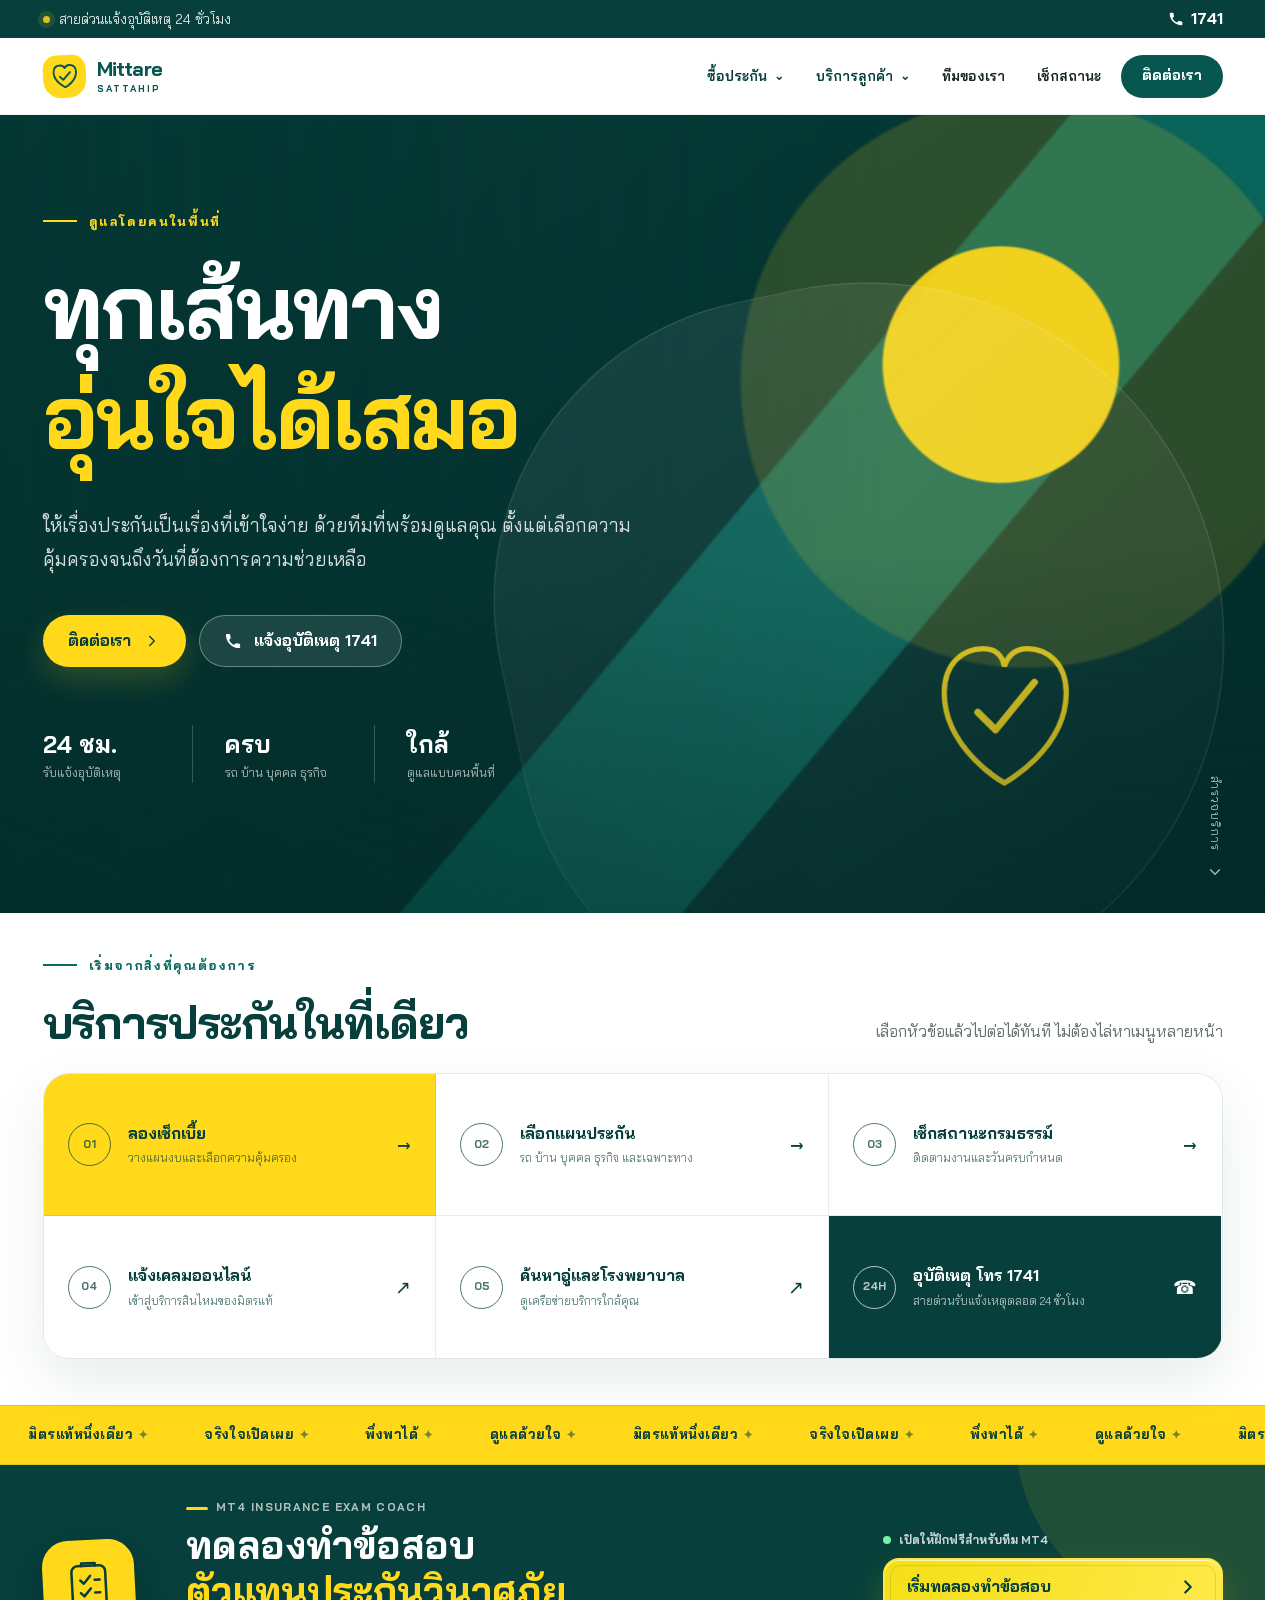
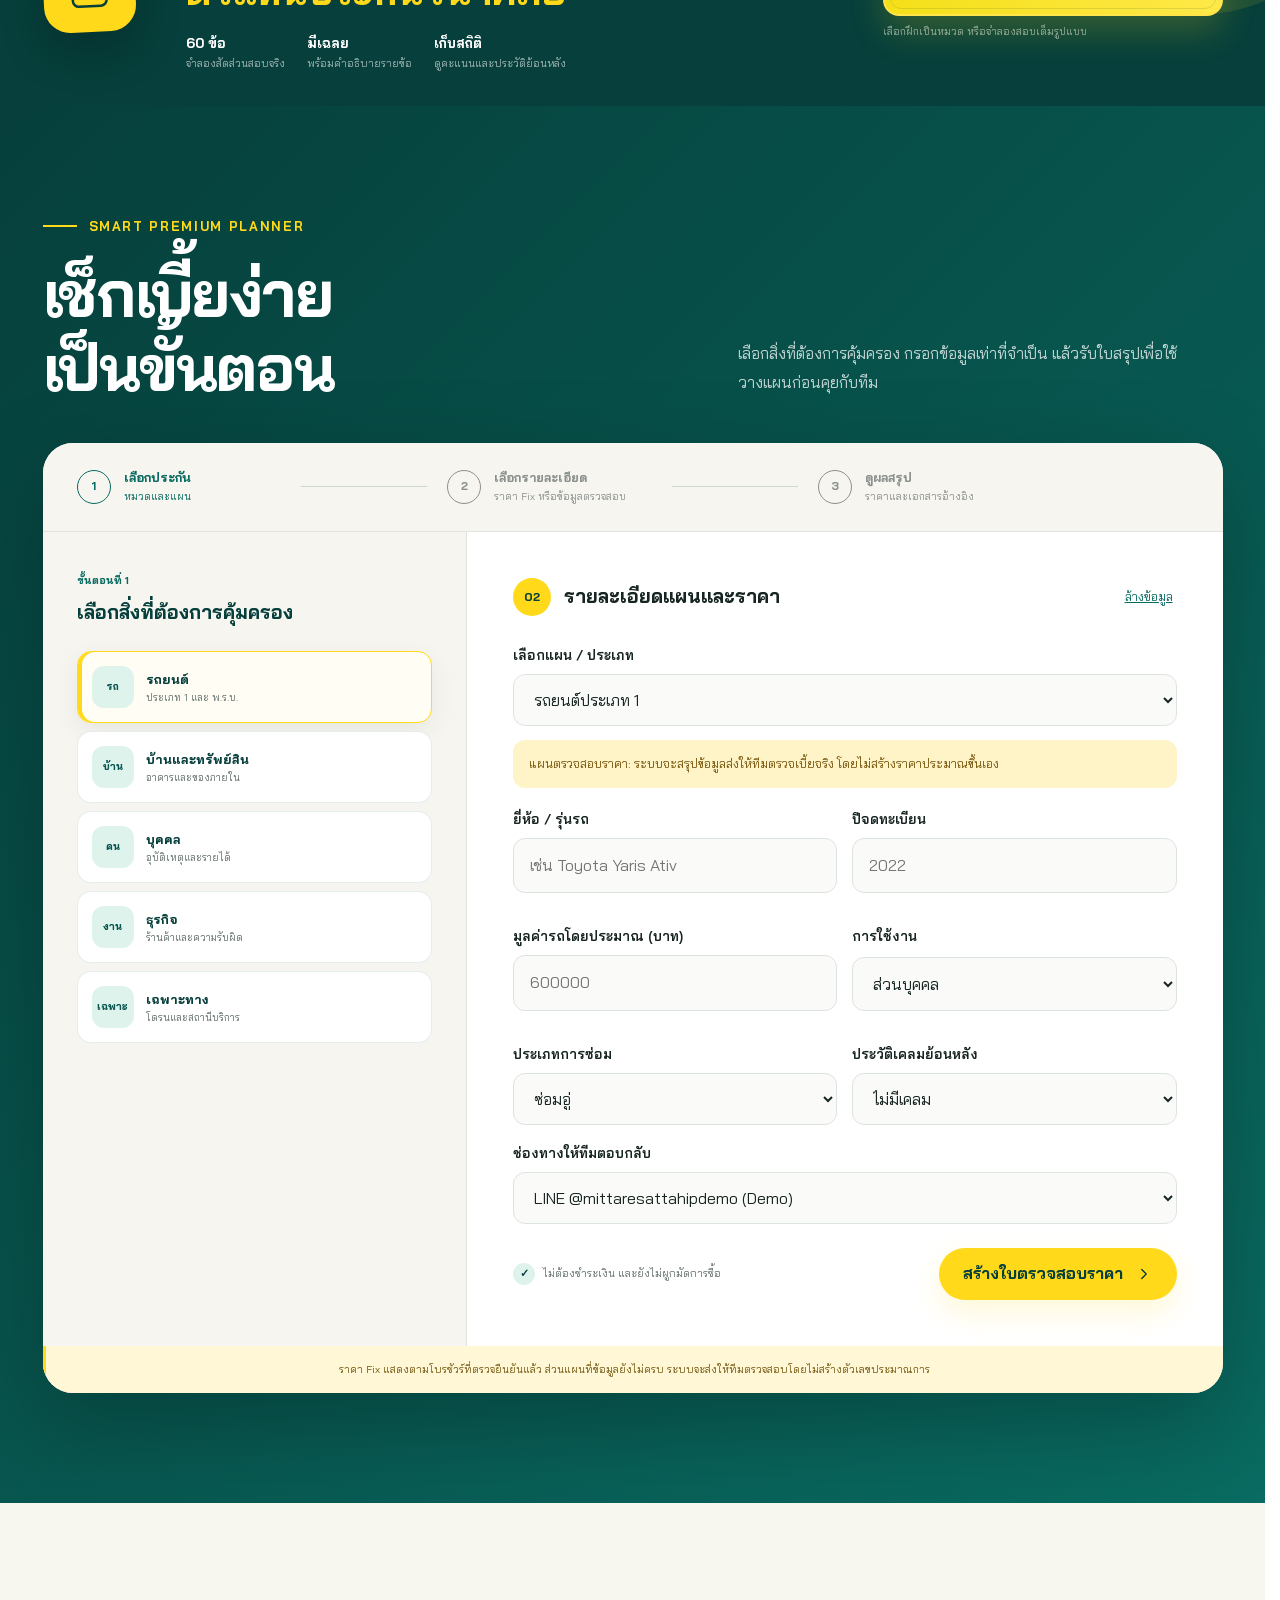
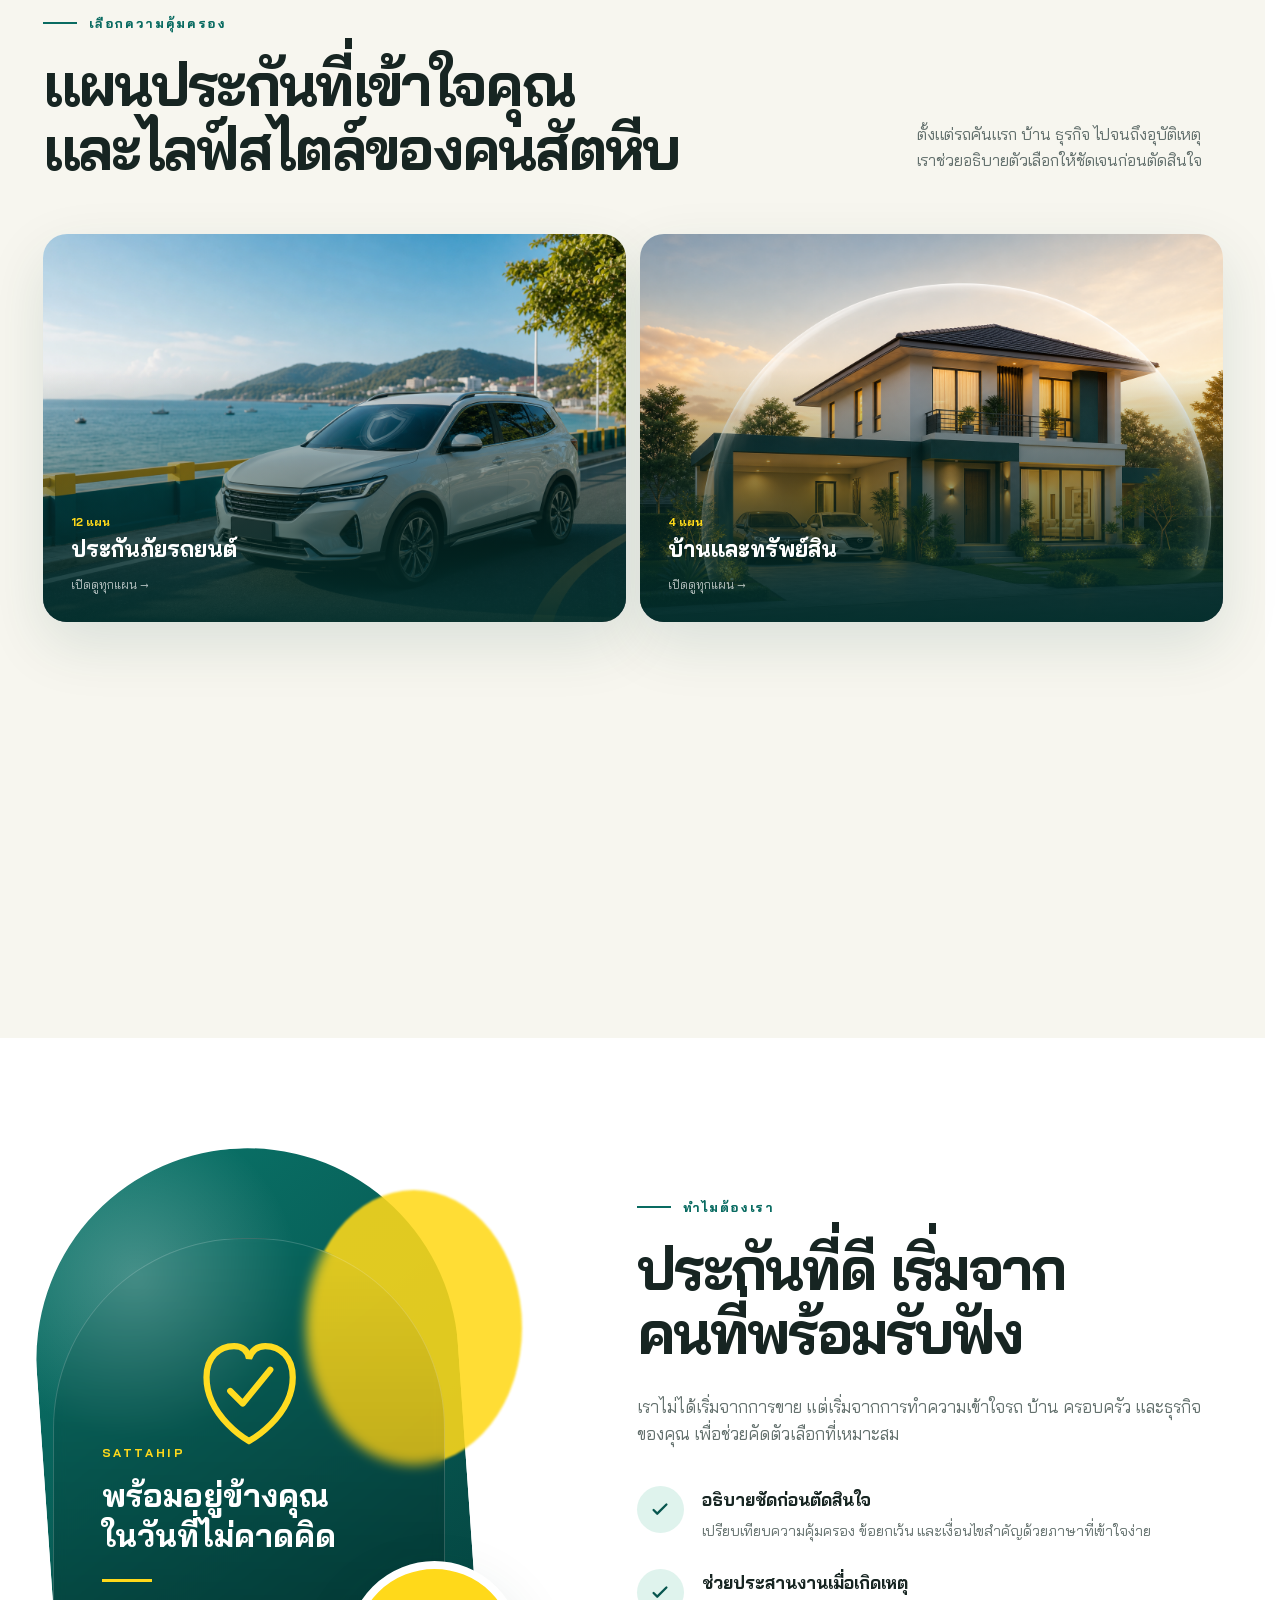
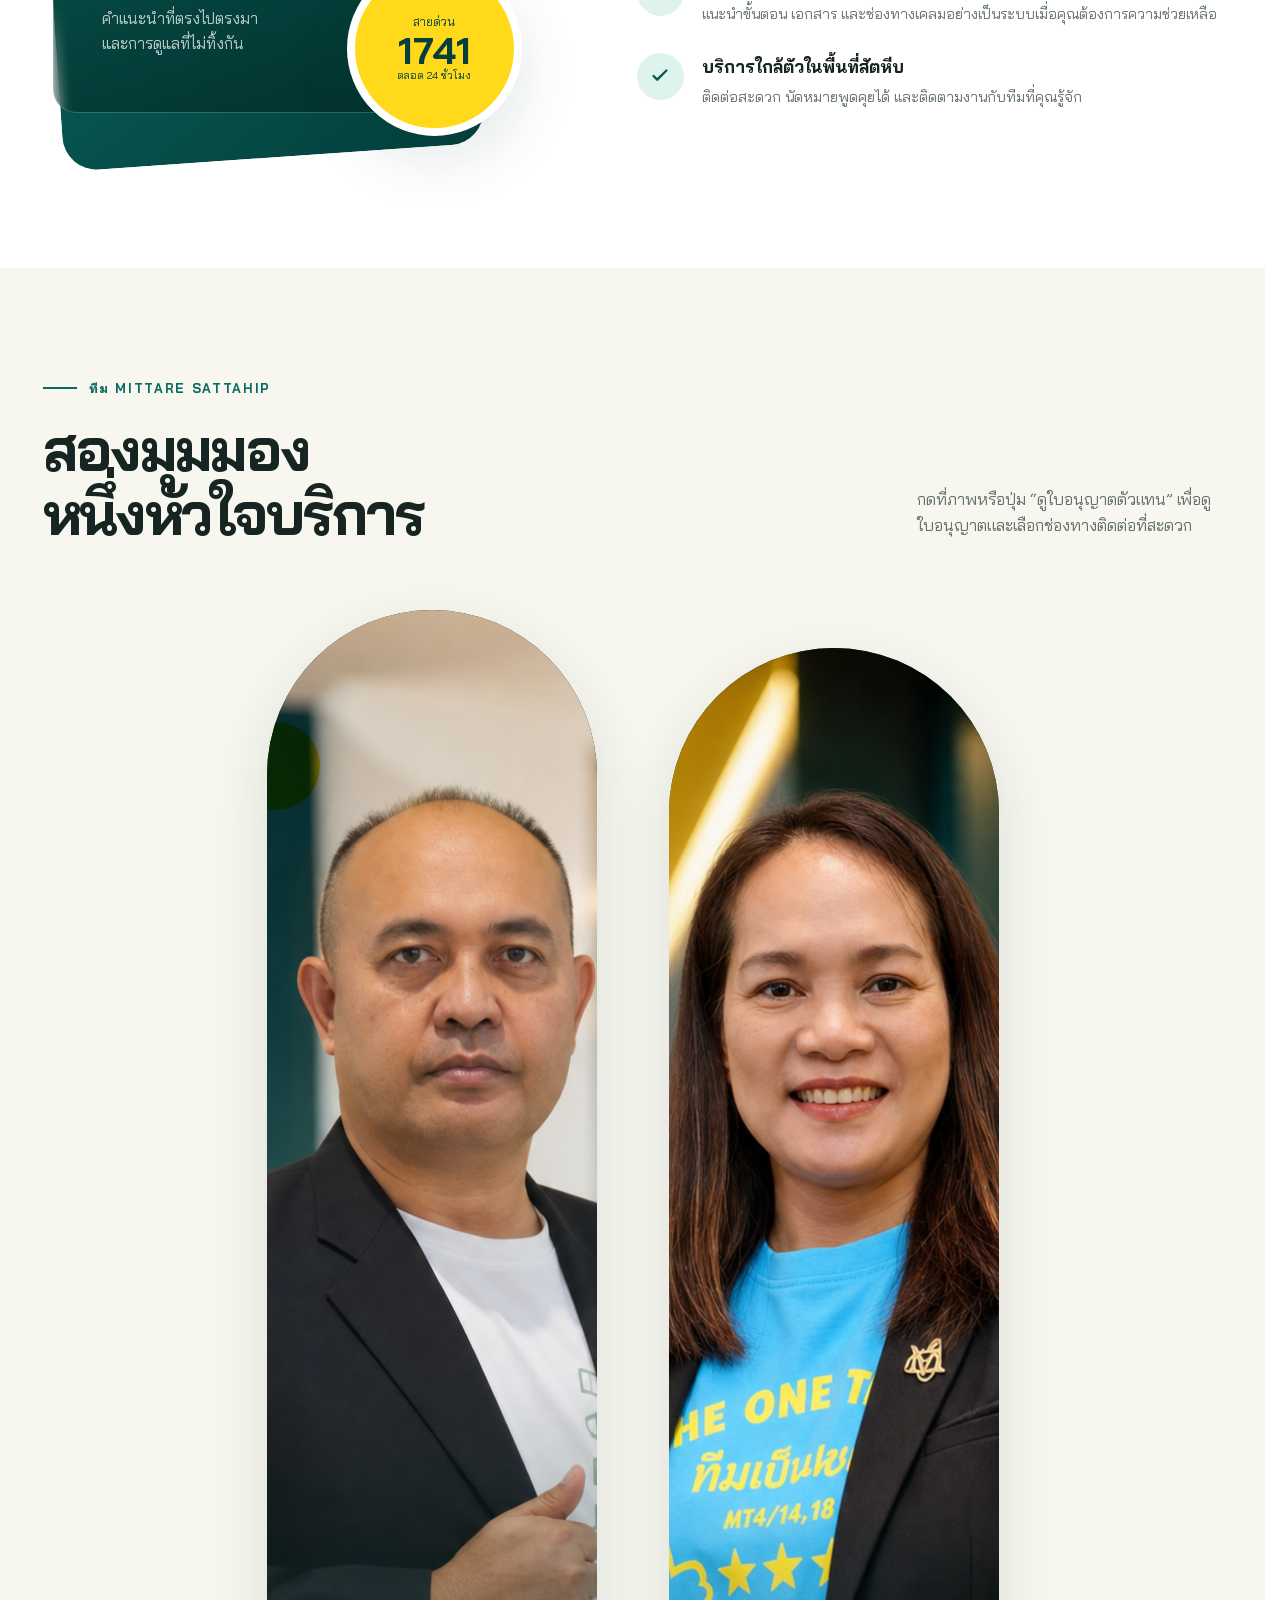
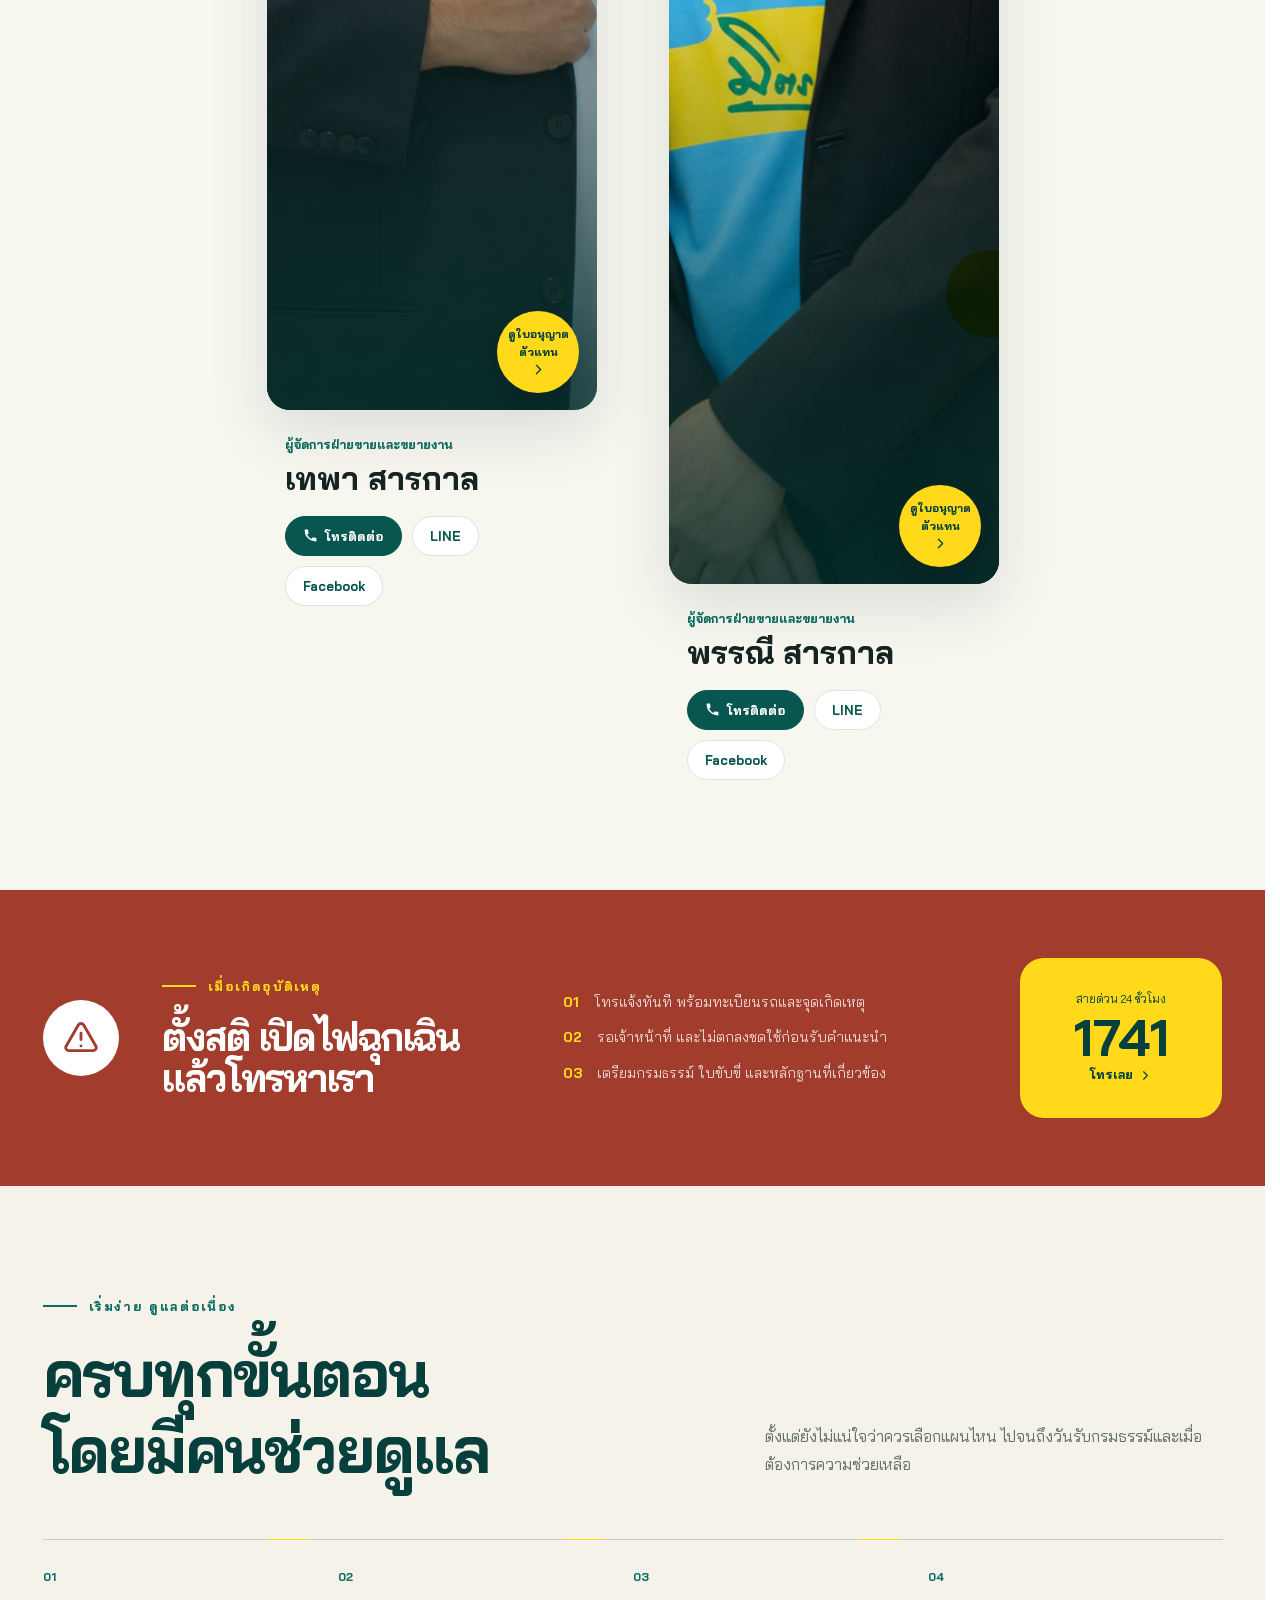
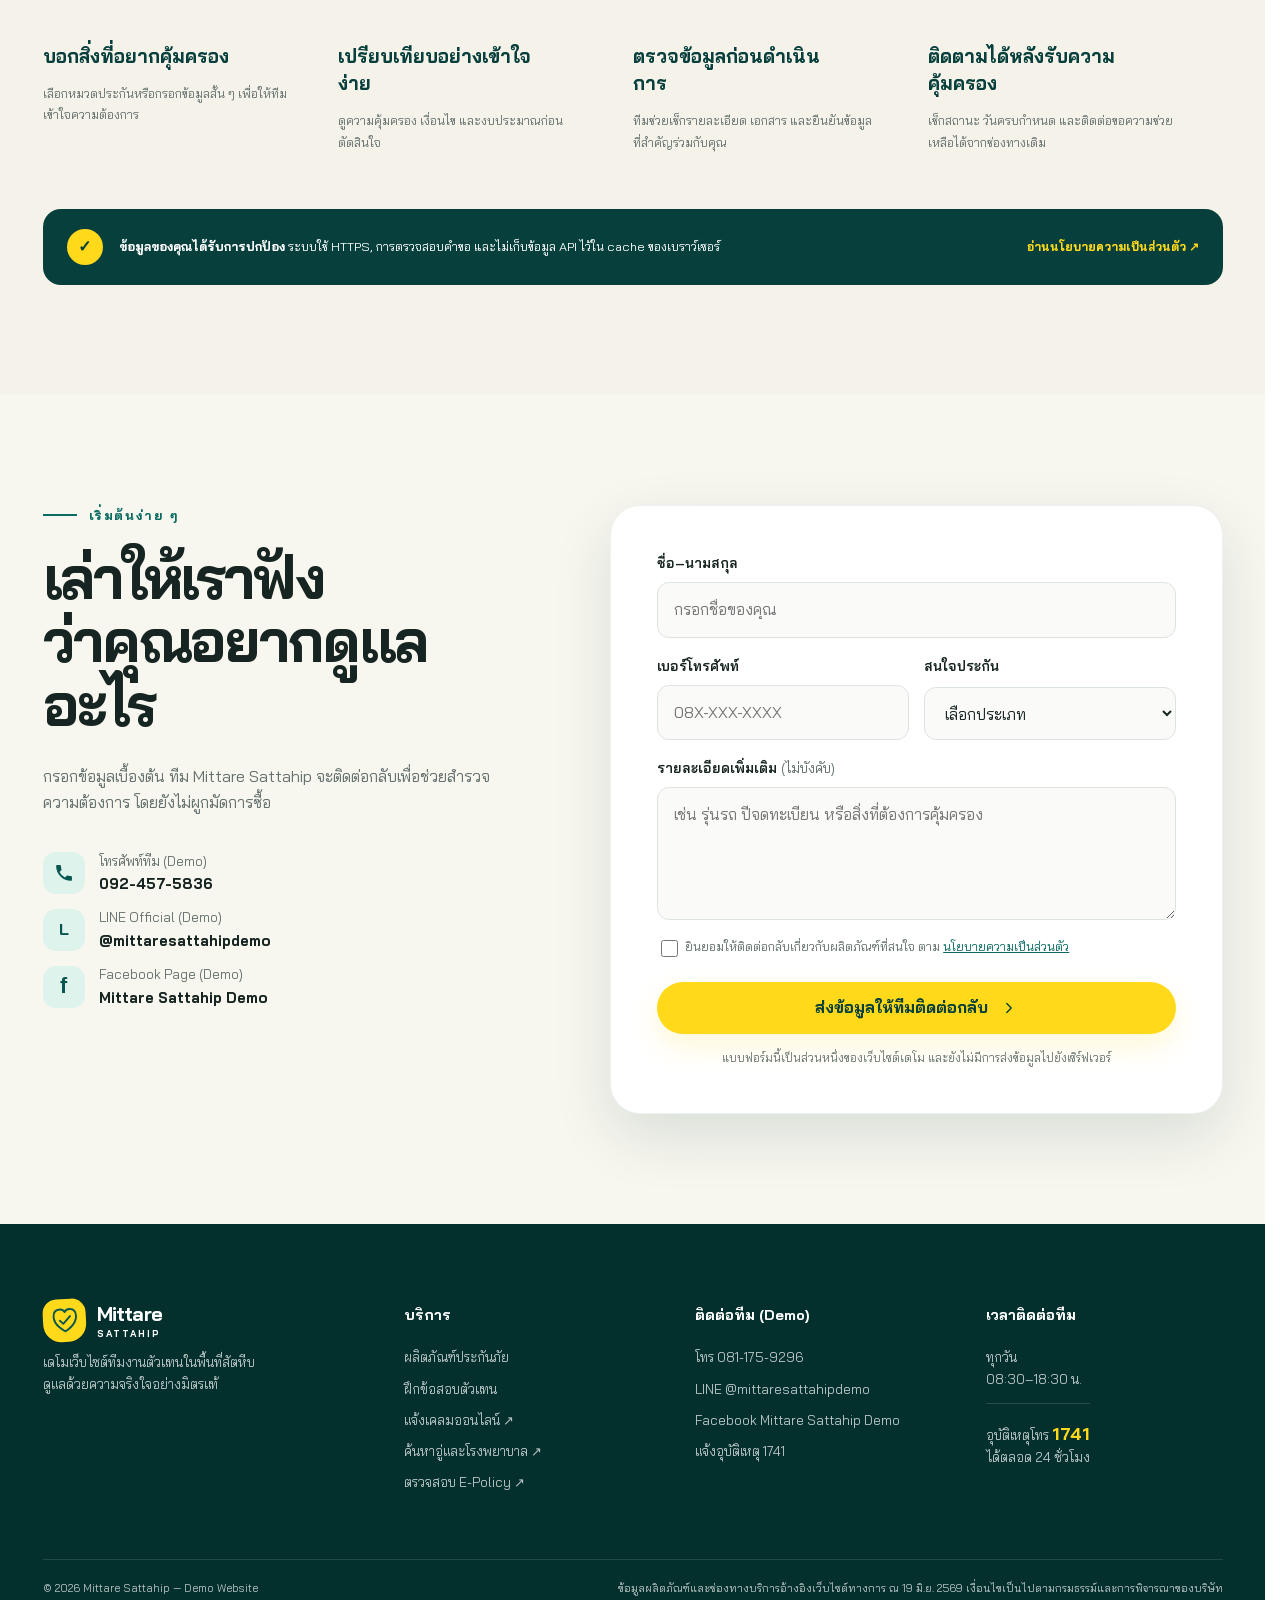
==== mittare_site/index.html @ 6e22ed0e "Show visual package choices and coverage tables" ====
<!doctype html>
<html lang="th">
<head>
  <meta charset="utf-8">
  <meta name="viewport" content="width=device-width, initial-scale=1">
  <meta name="description" content="Mittare Sattahip เลือกแผน เช็กเบี้ย ติดตามสถานะ และเข้าถึงบริการเคลม พร้อมทีมคนในพื้นที่ดูแล">
  <meta name="theme-color" content="#075c55">
  <meta property="og:type" content="website">
  <meta property="og:locale" content="th_TH">
  <meta property="og:title" content="MITTARE SATTAHIP — ทุกเส้นทาง อุ่นใจได้เสมอ">
  <meta property="og:description" content="เลือกแผน เช็กเบี้ย ติดตามสถานะ และเข้าถึงบริการเคลม พร้อมทีมคนในพื้นที่ดูแล">
  <meta property="og:url" content="https://mittare-sattahip.onrender.com/">
  <meta property="og:image" content="https://mittare-sattahip.onrender.com/assets/og.png">
  <meta property="og:image:width" content="1731">
  <meta property="og:image:height" content="909">
  <meta name="twitter:card" content="summary_large_image">
  <meta name="twitter:title" content="MITTARE SATTAHIP — ทุกเส้นทาง อุ่นใจได้เสมอ">
  <meta name="twitter:description" content="บริการประกันที่เข้าใจง่าย พร้อมทีมคนในพื้นที่ดูแล">
  <meta name="twitter:image" content="https://mittare-sattahip.onrender.com/assets/og.png">
  <title>Mittare Sattahip | ดูแลทุกเส้นทางอย่างมิตรแท้</title>
  <link rel="icon" href="favicon.ico?v=mt4-team-1" sizes="any">
  <link rel="preconnect" href="https://fonts.googleapis.com">
  <link rel="preconnect" href="https://fonts.gstatic.com" crossorigin>
  <link href="https://fonts.googleapis.com/css2?family=Bai+Jamjuree:wght@400;500;600;700&display=swap" rel="stylesheet">
  <link rel="stylesheet" href="styles.css">
</head>
<body>
  <a class="skip-link" href="#main-content">ข้ามไปยังเนื้อหาหลัก</a>
  <div class="page-loader" aria-hidden="true">
    <div class="page-loader__mark">
      <svg viewBox="0 0 64 64"><path d="M32 54S8 42 8 22C8 12 14 7 22 7c5 0 8 2 10 6 2-4 5-6 10-6 8 0 14 5 14 15 0 20-24 32-24 32Z"/><path d="m21 31 7 7 15-16"/></svg>
    </div>
    <p>MITTARE <span>SATTAHIP</span></p>
    <div class="page-loader__line"><span></span></div>
  </div>
  <div class="scroll-progress" aria-hidden="true"><span></span></div>
  <div class="cursor-glow" aria-hidden="true"></div>

  <div class="service-bar" aria-label="ช่องทางติดต่อด่วน">
    <div class="container service-bar__inner">
      <p><span class="pulse" aria-hidden="true"></span> สายด่วนแจ้งอุบัติเหตุ 24 ชั่วโมง</p>
      <a href="tel:1741" aria-label="โทรสายด่วนแจ้งอุบัติเหตุ 1741">
        <svg aria-hidden="true" viewBox="0 0 24 24"><path d="M6.6 10.8a15.5 15.5 0 0 0 6.6 6.6l2.2-2.2c.3-.3.8-.4 1.2-.2 1.2.4 2.5.7 3.8.7.7 0 1.1.4 1.1 1.1v3.5c0 .7-.4 1.1-1.1 1.1A17.8 17.8 0 0 1 2.6 3.6c0-.7.4-1.1 1.1-1.1h3.5c.7 0 1.1.4 1.1 1.1 0 1.3.2 2.6.7 3.8.1.4 0 .9-.3 1.2l-2.1 2.2Z"/></svg>
        1741
      </a>
    </div>
  </div>

  <header class="site-header" id="top">
    <div class="container nav-wrap">
      <a class="brand" href="#top" aria-label="Mittare Sattahip หน้าแรก">
        <span class="brand__mark" aria-hidden="true">
          <svg viewBox="0 0 64 64"><path d="M32 54S8 42 8 22C8 12 14 7 22 7c5 0 8 2 10 6 2-4 5-6 10-6 8 0 14 5 14 15 0 20-24 32-24 32Z"/><path d="m21 31 7 7 15-16"/></svg>
        </span>
        <span>
          <strong>Mittare</strong>
          <small>SATTAHIP</small>
        </span>
      </a>

      <button class="menu-toggle" type="button" aria-expanded="false" aria-controls="main-navigation">
        <span class="sr-only">เปิดเมนู</span>
        <span></span><span></span><span></span>
      </button>

      <nav class="main-nav" id="main-navigation" aria-label="เมนูหลัก">
        <details class="mega-nav">
          <summary>ซื้อประกัน <span aria-hidden="true">⌄</span></summary>
          <div class="mega-nav__panel">
            <div class="mega-nav__intro">
              <small>เลือกความคุ้มครอง</small>
              <strong>ประกันที่เหมาะกับชีวิต<br>และงานของคุณ</strong>
              <a href="#premium-check">ลองเช็กเบี้ยทันที →</a>
            </div>
            <div class="mega-nav__group">
              <h3>รถยนต์</h3>
              <a href="insurance.html?category=motor&amp;plan=motor-1">ประเภท 1</a>
              <a href="insurance.html?category=motor&amp;plan=motor-2plus">ประเภท 2+</a>
              <a href="insurance.html?category=motor&amp;plan=motor-3plus">ประเภท 3+</a>
              <a href="insurance.html?category=motor&amp;plan=motor-compulsory">พ.ร.บ.</a>
              <a class="mega-nav__all" href="insurance.html?category=motor">ดูแผนรถยนต์ทั้งหมด</a>
            </div>
            <div class="mega-nav__group">
              <h3>บ้านและบุคคล</h3>
              <a href="insurance.html?category=property">บ้านและทรัพย์สิน</a>
              <a href="insurance.html?category=personal&amp;plan=pa1">อุบัติเหตุส่วนบุคคล</a>
              <a href="insurance.html?category=personal&amp;plan=income-hospital">ชดเชยรายได้</a>
              <a href="insurance.html?category=personal&amp;plan=golf">ประกันสำหรับนักกอล์ฟ</a>
            </div>
            <div class="mega-nav__group">
              <h3>ธุรกิจและเฉพาะทาง</h3>
              <a href="insurance.html?category=business&amp;plan=sme">ร้านค้าและ SME</a>
              <a href="insurance.html?category=business&amp;plan=public-liability">ความรับผิดต่อบุคคลภายนอก</a>
              <a href="insurance.html?category=specialty&amp;plan=drone">โดรน</a>
              <a href="insurance.html?category=specialty&amp;plan=fuel-station">สถานีบริการเชื้อเพลิง</a>
            </div>
          </div>
        </details>
        <details class="mega-nav mega-nav--service">
          <summary>บริการลูกค้า <span aria-hidden="true">⌄</span></summary>
          <div class="mega-nav__panel">
            <div class="mega-nav__intro">
              <small>ดูแลหลังซื้อ</small>
              <strong>เข้าถึงทุกบริการ<br>ได้จากจุดเดียว</strong>
              <a href="customer-status.html">เช็กสถานะกรมธรรม์ →</a>
            </div>
            <div class="mega-nav__group">
              <h3>กรมธรรม์ของฉัน</h3>
              <a href="customer-status.html">เช็กสถานะและวันครบกำหนด</a>
              <a href="#quote">แจ้งข้อมูลเพื่อต่ออายุ</a>
              <a href="https://www.mittare.com/privacy-policy/" target="_blank" rel="noopener">นโยบายความเป็นส่วนตัว ↗</a>
            </div>
            <div class="mega-nav__group">
              <h3>สินไหมและช่วยเหลือ</h3>
              <a href="https://www.mittare.com/online-claims/" target="_blank" rel="noopener">แจ้งเคลมออนไลน์ ↗</a>
              <a href="https://www.mittare.com/claims-information/#directories" target="_blank" rel="noopener">ค้นหาอู่และโรงพยาบาล ↗</a>
              <a href="tel:1741">สายด่วนอุบัติเหตุ 1741</a>
            </div>
            <div class="mega-nav__group">
              <h3>เครื่องมือ</h3>
              <a href="#premium-check">ทดลองเช็กเบี้ย</a>
              <a href="/exam/">ฝึกทำข้อสอบ</a>
              <a class="admin-nav-entry" href="agent-dashboard.html">หลังบ้านตัวแทน</a>
            </div>
          </div>
        </details>
        <a href="#why-us">ทีมของเรา</a>
        <a href="customer-status.html">เช็กสถานะ</a>
        <a class="button button--small button--dark" href="#quote">ติดต่อเรา</a>
      </nav>
    </div>
  </header>

  <main id="main-content">
    <section class="hero" aria-labelledby="hero-title">
      <div class="hero__image" aria-hidden="true"></div>
      <div class="hero__overlay"></div>
      <div class="container hero__content">
        <p class="eyebrow"><span></span> ดูแลโดยคนในพื้นที่</p>
        <h1 id="hero-title">ทุกเส้นทาง<br><em>อุ่นใจได้เสมอ</em></h1>
        <p class="hero__lead">ให้เรื่องประกันเป็นเรื่องที่เข้าใจง่าย ด้วยทีมที่พร้อมดูแลคุณ ตั้งแต่เลือกความคุ้มครองจนถึงวันที่ต้องการความช่วยเหลือ</p>
        <div class="hero__actions">
          <a class="button button--primary" href="#quote">
            ติดต่อเรา
            <svg aria-hidden="true" viewBox="0 0 24 24"><path d="m9 18 6-6-6-6"/></svg>
          </a>
          <a class="button button--glass" href="tel:1741">
            <svg aria-hidden="true" viewBox="0 0 24 24"><path d="M6.6 10.8a15.5 15.5 0 0 0 6.6 6.6l2.2-2.2c.3-.3.8-.4 1.2-.2 1.2.4 2.5.7 3.8.7.7 0 1.1.4 1.1 1.1v3.5c0 .7-.4 1.1-1.1 1.1A17.8 17.8 0 0 1 2.6 3.6c0-.7.4-1.1 1.1-1.1h3.5c.7 0 1.1.4 1.1 1.1 0 1.3.2 2.6.7 3.8.1.4 0 .9-.3 1.2l-2.1 2.2Z"/></svg>
            แจ้งอุบัติเหตุ 1741
          </a>
        </div>
        <div class="hero__trust">
          <div><strong>24 ชม.</strong><span>รับแจ้งอุบัติเหตุ</span></div>
          <div><strong>ครบ</strong><span>รถ บ้าน บุคคล ธุรกิจ</span></div>
          <div><strong>ใกล้</strong><span>ดูแลแบบคนพื้นที่</span></div>
        </div>
      </div>
      <a class="scroll-cue" href="#products" aria-label="เลื่อนไปดูผลิตภัณฑ์">
        <span>สำรวจบริการ</span>
        <svg aria-hidden="true" viewBox="0 0 24 24"><path d="m6 9 6 6 6-6"/></svg>
      </a>
    </section>

    <section class="service-launcher" aria-labelledby="service-launcher-title">
      <div class="container">
        <div class="service-launcher__heading">
          <div>
            <p class="eyebrow eyebrow--dark"><span></span> เริ่มจากสิ่งที่คุณต้องการ</p>
            <h2 id="service-launcher-title">บริการประกันในที่เดียว</h2>
          </div>
          <p>เลือกหัวข้อแล้วไปต่อได้ทันที ไม่ต้องไล่หาเมนูหลายหน้า</p>
        </div>
        <div class="service-launcher__grid">
          <a class="service-launcher__item service-launcher__item--primary" href="#premium-check">
            <span class="service-launcher__number">01</span>
            <span><strong>ลองเช็กเบี้ย</strong><small>วางแผนงบและเลือกความคุ้มครอง</small></span>
            <b aria-hidden="true">→</b>
          </a>
          <a class="service-launcher__item" href="#products">
            <span class="service-launcher__number">02</span>
            <span><strong>เลือกแผนประกัน</strong><small>รถ บ้าน บุคคล ธุรกิจ และเฉพาะทาง</small></span>
            <b aria-hidden="true">→</b>
          </a>
          <a class="service-launcher__item" href="customer-status.html">
            <span class="service-launcher__number">03</span>
            <span><strong>เช็กสถานะกรมธรรม์</strong><small>ติดตามงานและวันครบกำหนด</small></span>
            <b aria-hidden="true">→</b>
          </a>
          <a class="service-launcher__item" href="https://www.mittare.com/online-claims/" target="_blank" rel="noopener">
            <span class="service-launcher__number">04</span>
            <span><strong>แจ้งเคลมออนไลน์</strong><small>เข้าสู่บริการสินไหมของมิตรแท้</small></span>
            <b aria-hidden="true">↗</b>
          </a>
          <a class="service-launcher__item" href="https://www.mittare.com/claims-information/#directories" target="_blank" rel="noopener">
            <span class="service-launcher__number">05</span>
            <span><strong>ค้นหาอู่และโรงพยาบาล</strong><small>ดูเครือข่ายบริการใกล้คุณ</small></span>
            <b aria-hidden="true">↗</b>
          </a>
          <a class="service-launcher__item service-launcher__item--urgent" href="tel:1741">
            <span class="service-launcher__number">24H</span>
            <span><strong>อุบัติเหตุ โทร 1741</strong><small>สายด่วนรับแจ้งเหตุตลอด 24 ชั่วโมง</small></span>
            <b aria-hidden="true">☎</b>
          </a>
        </div>
      </div>
    </section>

    <div class="service-ticker">
  <div class="service-ticker__track">
    <span>มิตรแท้หนึ่งเดียว <i aria-hidden="true">✦</i></span>
    <span>จริงใจเปิดเผย <i aria-hidden="true">✦</i></span>
    <span>พึ่งพาได้ <i aria-hidden="true">✦</i></span>
    <span>ดูแลด้วยใจ <i aria-hidden="true">✦</i></span>

    <span aria-hidden="true">มิตรแท้หนึ่งเดียว <i aria-hidden="true">✦</i></span>
    <span aria-hidden="true">จริงใจเปิดเผย <i aria-hidden="true">✦</i></span>
    <span aria-hidden="true">พึ่งพาได้ <i aria-hidden="true">✦</i></span>
    <span aria-hidden="true">ดูแลด้วยใจ <i aria-hidden="true">✦</i></span>

    <span aria-hidden="true">มิตรแท้หนึ่งเดียว <i aria-hidden="true">✦</i></span>
    <span aria-hidden="true">จริงใจเปิดเผย <i aria-hidden="true">✦</i></span>
    <span aria-hidden="true">พึ่งพาได้ <i aria-hidden="true">✦</i></span>
    <span aria-hidden="true">ดูแลด้วยใจ <i aria-hidden="true">✦</i></span>

    <span aria-hidden="true">มิตรแท้หนึ่งเดียว <i aria-hidden="true">✦</i></span>
    <span aria-hidden="true">จริงใจเปิดเผย <i aria-hidden="true">✦</i></span>
    <span aria-hidden="true">พึ่งพาได้ <i aria-hidden="true">✦</i></span>
    <span aria-hidden="true">ดูแลด้วยใจ <i aria-hidden="true">✦</i></span>
  </div>
</div>

    <section class="exam-promo" aria-labelledby="exam-promo-title">
      <div class="container exam-promo__card">
        <div class="exam-promo__icon" aria-hidden="true">
          <svg viewBox="0 0 64 64"><path d="M19 8h26a7 7 0 0 1 7 7v34a7 7 0 0 1-7 7H19a7 7 0 0 1-7-7V15a7 7 0 0 1 7-7Z"/><path d="M24 8V5h16v3M22 25l4 4 8-9M22 40l4 4 8-9M39 25h6M39 40h6"/></svg>
        </div>
        <div class="exam-promo__content">
          <p><span></span> MT4 Insurance Exam Coach</p>
          <h2 id="exam-promo-title">ทดลองทำข้อสอบ<br><em>ตัวแทนประกันวินาศภัย</em></h2>
          <ul aria-label="จุดเด่นของระบบฝึกข้อสอบ">
            <li><strong>60 ข้อ</strong><span>จำลองสัดส่วนสอบจริง</span></li>
            <li><strong>มีเฉลย</strong><span>พร้อมคำอธิบายรายข้อ</span></li>
            <li><strong>เก็บสถิติ</strong><span>ดูคะแนนและประวัติย้อนหลัง</span></li>
          </ul>
        </div>
        <div class="exam-promo__action">
          <span>เปิดให้ฝึกฟรีสำหรับทีม MT4</span>
          <a class="exam-promo__button" href="/exam/">
            <span>เริ่มทดลองทำข้อสอบ</span>
            <svg aria-hidden="true" viewBox="0 0 24 24"><path d="m9 18 6-6-6-6"/></svg>
          </a>
          <small>เลือกฝึกเป็นหมวด หรือจำลองสอบเต็มรูปแบบ</small>
        </div>
      </div>
    </section>

    <section class="section premium-check" id="premium-check" aria-labelledby="premium-title">
      <div class="container">
        <div class="premium-check__heading">
          <div><p class="eyebrow eyebrow--dark"><span></span> Smart Premium Planner</p><h2 id="premium-title">เช็กเบี้ยง่าย<br>เป็นขั้นตอน</h2></div>
          <p>เลือกสิ่งที่ต้องการคุ้มครอง กรอกข้อมูลเท่าที่จำเป็น แล้วรับใบสรุปเพื่อใช้วางแผนก่อนคุยกับทีม</p>
        </div>

        <div class="premium-workbench">
          <div class="premium-progress" aria-label="ขั้นตอนการเช็กเบี้ย">
            <div class="is-active" data-premium-step="1"><span>1</span><p><strong>เลือกประกัน</strong><small>หมวดและแผน</small></p></div>
            <div data-premium-step="2"><span>2</span><p><strong>เลือกรายละเอียด</strong><small>ราคา Fix หรือข้อมูลตรวจสอบ</small></p></div>
            <div data-premium-step="3"><span>3</span><p><strong>ดูผลสรุป</strong><small>ราคาและเอกสารอ้างอิง</small></p></div>
          </div>

          <form class="premium-calculator" id="premium-calculator">
            <aside class="premium-category-panel" aria-labelledby="premium-category-title">
              <small>ขั้นตอนที่ 1</small>
              <h3 id="premium-category-title">เลือกสิ่งที่ต้องการคุ้มครอง</h3>
              <div class="premium-category-cards" role="group" aria-label="หมวดประกัน">
                <button class="is-active" type="button" data-premium-category="motor"><span>รถ</span><strong>รถยนต์</strong><small>ประเภท 1 และ พ.ร.บ.</small></button>
                <button type="button" data-premium-category="property"><span>บ้าน</span><strong>บ้านและทรัพย์สิน</strong><small>อาคารและของภายใน</small></button>
                <button type="button" data-premium-category="personal"><span>คน</span><strong>บุคคล</strong><small>อุบัติเหตุและรายได้</small></button>
                <button type="button" data-premium-category="business"><span>งาน</span><strong>ธุรกิจ</strong><small>ร้านค้าและความรับผิด</small></button>
                <button type="button" data-premium-category="specialty"><span>เฉพาะ</span><strong>เฉพาะทาง</strong><small>โดรนและสถานีบริการ</small></button>
              </div>
              <label class="sr-only" for="premium-category">หมวดประกัน</label>
              <select class="premium-native-select" id="premium-category" name="premiumCategory" required tabindex="-1" aria-hidden="true">
                <option value="motor">รถยนต์</option><option value="property">บ้านและทรัพย์สิน</option><option value="personal">บุคคล</option><option value="business">ธุรกิจ</option><option value="specialty">เฉพาะทาง</option>
              </select>
            </aside>

            <div class="premium-form-panel">
              <div class="calculator-heading">
                <div><span>02</span><h3>รายละเอียดแผนและราคา</h3></div>
                <button class="text-button" type="reset">ล้างข้อมูล</button>
              </div>
              <div class="premium-plan-picker form-row">
                <label for="premium-plan">เลือกแผน / ประเภท</label>
                <select id="premium-plan" name="premiumPlan" required></select>
              </div>
              <div class="calculator-mode" id="calculator-mode" role="status"></div>
              <div id="premium-dynamic-fields"></div>
              <div class="premium-form-footer">
                <p><span aria-hidden="true">✓</span> ไม่ต้องชำระเงิน และยังไม่ผูกมัดการซื้อ</p>
                <button class="button button--primary button--submit" type="submit">
                  <span id="premium-submit-label">คำนวณและสร้างใบสรุป</span>
                  <svg aria-hidden="true" viewBox="0 0 24 24"><path d="m9 18 6-6-6-6"/></svg>
                </button>
              </div>
            </div>
          </form>
          <p class="estimate-warning">ราคา Fix แสดงตามโบรชัวร์ที่ตรวจยืนยันแล้ว ส่วนแผนที่ข้อมูลยังไม่ครบ ระบบจะส่งให้ทีมตรวจสอบโดยไม่สร้างตัวเลขประมาณการ</p>
        </div>
      </div>
    </section>

    <section class="section products" id="products" aria-labelledby="products-title">
      <div class="container">
        <div class="section-heading">
          <div>
            <p class="eyebrow eyebrow--dark"><span></span> เลือกความคุ้มครอง</p>
            <h2 id="products-title">แผนประกันที่เข้าใจคุณ<br>และไลฟ์สไตล์ของคนสัตหีบ</h2>
          </div>
          <p>ตั้งแต่รถคันแรก บ้าน ธุรกิจ ไปจนถึงอุบัติเหตุ เราช่วยอธิบายตัวเลือกให้ชัดเจนก่อนตัดสินใจ</p>
        </div>

        <div class="category-grid">
          <a class="category-card" href="insurance.html?category=motor"><img src="assets/insurance-motor.png" alt="รถยนต์ริมทะเล สื่อถึงประกันภัยรถยนต์" loading="lazy"><span><small>12 แผน</small><strong>ประกันภัยรถยนต์</strong><em>เปิดดูทุกแผน →</em></span></a>
          <a class="category-card" href="insurance.html?category=property"><img src="assets/insurance-property.png" alt="บ้านสมัยใหม่ สื่อถึงประกันบ้านและทรัพย์สิน" loading="lazy"><span><small>4 แผน</small><strong>บ้านและทรัพย์สิน</strong><em>เปิดดูทุกแผน →</em></span></a>
          <a class="category-card" href="insurance.html?category=personal"><img src="assets/insurance-personal.png" alt="อุปกรณ์ความปลอดภัย สื่อถึงประกันบุคคล" loading="lazy"><span><small>4 แผน</small><strong>ประกันภัยบุคคล</strong><em>เปิดดูทุกแผน →</em></span></a>
          <a class="category-card" href="insurance.html?category=business"><img src="assets/insurance-business.png" alt="ร้านค้าสมัยใหม่ สื่อถึงประกันธุรกิจ" loading="lazy"><span><small>6 แผน</small><strong>ประกันภัยธุรกิจ</strong><em>เปิดดูทุกแผน →</em></span></a>
          <a class="category-card" href="insurance.html?category=specialty"><img src="assets/insurance-specialty.png" alt="โดรน กอล์ฟ และสินค้า สื่อถึงประกันเฉพาะทาง" loading="lazy"><span><small>3 แผน</small><strong>ประกันเฉพาะทาง</strong><em>เปิดดูทุกแผน →</em></span></a>
        </div>
      </div>
    </section>

    <section class="section why-us" id="why-us" aria-labelledby="why-title">
      <div class="container why-us__grid">
        <div class="why-us__visual">
          <div class="visual-card">
            <span class="visual-card__label">SATTAHIP</span>
            <strong>พร้อมอยู่ข้างคุณ<br>ในวันที่ไม่คาดคิด</strong>
            <div class="visual-card__line"></div>
            <p>คำแนะนำที่ตรงไปตรงมา<br>และการดูแลที่ไม่ทิ้งกัน</p>
          </div>
          <div class="floating-stat">
            <span>สายด่วน</span>
            <strong>1741</strong>
            <small>ตลอด 24 ชั่วโมง</small>
          </div>
        </div>

        <div class="why-us__content">
          <p class="eyebrow eyebrow--dark"><span></span> ทำไมต้องเรา</p>
          <h2 id="why-title">ประกันที่ดี เริ่มจาก<br>คนที่พร้อมรับฟัง</h2>
          <p class="why-us__intro">เราไม่ได้เริ่มจากการขาย แต่เริ่มจากการทำความเข้าใจรถ บ้าน ครอบครัว และธุรกิจของคุณ เพื่อช่วยคัดตัวเลือกที่เหมาะสม</p>
          <ul class="benefit-list">
            <li>
              <span><svg aria-hidden="true" viewBox="0 0 24 24"><path d="m5 12 4 4L19 6"/></svg></span>
              <div><strong>อธิบายชัดก่อนตัดสินใจ</strong><p>เปรียบเทียบความคุ้มครอง ข้อยกเว้น และเงื่อนไขสำคัญด้วยภาษาที่เข้าใจง่าย</p></div>
            </li>
            <li>
              <span><svg aria-hidden="true" viewBox="0 0 24 24"><path d="m5 12 4 4L19 6"/></svg></span>
              <div><strong>ช่วยประสานงานเมื่อเกิดเหตุ</strong><p>แนะนำขั้นตอน เอกสาร และช่องทางเคลมอย่างเป็นระบบเมื่อคุณต้องการความช่วยเหลือ</p></div>
            </li>
            <li>
              <span><svg aria-hidden="true" viewBox="0 0 24 24"><path d="m5 12 4 4L19 6"/></svg></span>
              <div><strong>บริการใกล้ตัวในพื้นที่สัตหีบ</strong><p>ติดต่อสะดวก นัดหมายพูดคุยได้ และติดตามงานกับทีมที่คุณรู้จัก</p></div>
            </li>
          </ul>
        </div>
      </div>
    </section>

    <section class="section leaders" id="team" aria-labelledby="leaders-title">
      <div class="container">
        <div class="section-heading leaders__heading">
          <div>
            <p class="eyebrow eyebrow--dark"><span></span> ทีม Mittare Sattahip</p>
            <h2 id="leaders-title">สองมุมมอง<br>หนึ่งหัวใจบริการ</h2>
          </div>
          <p>กดที่ภาพหรือปุ่ม “ดูใบอนุญาตตัวแทน” เพื่อดูใบอนุญาตและเลือกช่องทางติดต่อที่สะดวก</p>
        </div>

        <div class="leader-grid">
          <article class="leader-card leader-card--left">
            <button class="leader-card__photo profile-trigger" type="button" data-profile="thepa" aria-label="ดูใบอนุญาตตัวแทน เทพา สารกาล">
              <img src="assets/thepa-saraphon.png" width="1120" height="1400" loading="lazy" alt="เทพา สารกาล">
              <span class="photo-action"><span>ดูใบอนุญาตตัวแทน</span><svg aria-hidden="true" viewBox="0 0 24 24"><path d="m9 18 6-6-6-6"/></svg></span>
            </button>
            <div class="leader-card__info">
              <p>ผู้จัดการฝ่ายขายและขยายงาน</p>
              <h3>เทพา สารกาล</h3>
              <div class="leader-contact">
                <a href="tel:092-457-5836" aria-label="โทรหาคุณเทพา เบอร์ Demo">
                  <svg aria-hidden="true" viewBox="0 0 24 24"><path d="M6.6 10.8a15.5 15.5 0 0 0 6.6 6.6l2.2-2.2c.3-.3.8-.4 1.2-.2 1.2.4 2.5.7 3.8.7.7 0 1.1.4 1.1 1.1v3.5c0 .7-.4 1.1-1.1 1.1A17.8 17.8 0 0 1 2.6 3.6c0-.7.4-1.1 1.1-1.1h3.5c.7 0 1.1.4 1.1 1.1 0 1.3.2 2.6.7 3.8.1.4 0 .9-.3 1.2l-2.1 2.2Z"/></svg>
                  โทรติดต่อ
                </a>
                <a href="https://line.me/ti/p/~tepa33" target="_blank" rel="noopener" aria-label="เพิ่มเพื่อน LINE คุณเทพา">LINE</a>
                <a href="https://www.facebook.com/thepha.sar.kal.mitrth.prakan.phay" target="_blank" rel="noopener">Facebook</a>
              </div>
            </div>
          </article>

          <article class="leader-card leader-card--right">
            <button class="leader-card__photo profile-trigger" type="button" data-profile="phannee" aria-label="ดูใบอนุญาตตัวแทน พรรณี สารกาล">
              <img src="assets/phannee-saraphon-patterned.png" width="1024" height="1536" loading="lazy" alt="พรรณี สารกาล สวมเสื้อทีมสีฟ้าลายสีเหลืองและเขียว">
              <span class="photo-action"><span>ดูใบอนุญาตตัวแทน</span><svg aria-hidden="true" viewBox="0 0 24 24"><path d="m9 18 6-6-6-6"/></svg></span>
            </button>
            <div class="leader-card__info">
              <p>ผู้จัดการฝ่ายขายและขยายงาน</p>
              <h3>พรรณี สารกาล</h3>
              <div class="leader-contact">
                <a href="tel:081-175-9296" aria-label="โทรหาคุณพรรณี เบอร์ Demo">
                  <svg aria-hidden="true" viewBox="0 0 24 24"><path d="M6.6 10.8a15.5 15.5 0 0 0 6.6 6.6l2.2-2.2c.3-.3.8-.4 1.2-.2 1.2.4 2.5.7 3.8.7.7 0 1.1.4 1.1 1.1v3.5c0 .7-.4 1.1-1.1 1.1A17.8 17.8 0 0 1 2.6 3.6c0-.7.4-1.1 1.1-1.1h3.5c.7 0 1.1.4 1.1 1.1 0 1.3.2 2.6.7 3.8.1.4 0 .9-.3 1.2l-2.1 2.2Z"/></svg>
                  โทรติดต่อ
                </a>
                <a href="https://line.me/ti/p/~Pannee556" target="_blank" rel="noopener" aria-label="เพิ่มเพื่อน LINE คุณพรรณี">LINE</a>
                <a href="https://www.facebook.com/phrrni.sar.kal.mitrth.prakan.phay" target="_blank" rel="noopener">Facebook</a>
              </div>
            </div>
          </article>
        </div>
      </div>
    </section>

    <section class="section emergency" aria-labelledby="emergency-title">
      <div class="container emergency__inner">
        <div class="emergency__icon" aria-hidden="true">
          <svg viewBox="0 0 24 24"><path d="M12 9v4m0 4h.01M10.3 3.8 2.4 17.5A2 2 0 0 0 4.1 20h15.8a2 2 0 0 0 1.7-2.5L13.7 3.8a2 2 0 0 0-3.4 0Z"/></svg>
        </div>
        <div>
          <p class="eyebrow eyebrow--light"><span></span> เมื่อเกิดอุบัติเหตุ</p>
          <h2 id="emergency-title">ตั้งสติ เปิดไฟฉุกเฉิน<br>แล้วโทรหาเรา</h2>
        </div>
        <div class="emergency__steps">
          <p><span>01</span> โทรแจ้งทันที พร้อมทะเบียนรถและจุดเกิดเหตุ</p>
          <p><span>02</span> รอเจ้าหน้าที่ และไม่ตกลงชดใช้ก่อนรับคำแนะนำ</p>
          <p><span>03</span> เตรียมกรมธรรม์ ใบขับขี่ และหลักฐานที่เกี่ยวข้อง</p>
        </div>
        <a class="emergency__call" href="tel:1741">
          <small>สายด่วน 24 ชั่วโมง</small>
          <strong>1741</strong>
          <span>โทรเลย <svg aria-hidden="true" viewBox="0 0 24 24"><path d="m9 18 6-6-6-6"/></svg></span>
        </a>
      </div>
    </section>

    <section class="section journey" aria-labelledby="journey-title">
      <div class="container">
        <div class="journey__heading">
          <div>
            <p class="eyebrow eyebrow--dark"><span></span> เริ่มง่าย ดูแลต่อเนื่อง</p>
            <h2 id="journey-title">ครบทุกขั้นตอน<br>โดยมีคนช่วยดูแล</h2>
          </div>
          <p>ตั้งแต่ยังไม่แน่ใจว่าควรเลือกแผนไหน ไปจนถึงวันรับกรมธรรม์และเมื่อต้องการความช่วยเหลือ</p>
        </div>
        <ol class="journey__steps">
          <li>
            <span>01</span>
            <div><strong>บอกสิ่งที่อยากคุ้มครอง</strong><p>เลือกหมวดประกันหรือกรอกข้อมูลสั้น ๆ เพื่อให้ทีมเข้าใจความต้องการ</p></div>
          </li>
          <li>
            <span>02</span>
            <div><strong>เปรียบเทียบอย่างเข้าใจง่าย</strong><p>ดูความคุ้มครอง เงื่อนไข และงบประมาณก่อนตัดสินใจ</p></div>
          </li>
          <li>
            <span>03</span>
            <div><strong>ตรวจข้อมูลก่อนดำเนินการ</strong><p>ทีมช่วยเช็กรายละเอียด เอกสาร และยืนยันข้อมูลที่สำคัญร่วมกับคุณ</p></div>
          </li>
          <li>
            <span>04</span>
            <div><strong>ติดตามได้หลังรับความคุ้มครอง</strong><p>เช็กสถานะ วันครบกำหนด และติดต่อขอความช่วยเหลือได้จากช่องทางเดิม</p></div>
          </li>
        </ol>
        <div class="journey__assurance" role="note">
          <span aria-hidden="true">✓</span>
          <p><strong>ข้อมูลของคุณได้รับการปกป้อง</strong> ระบบใช้ HTTPS, การตรวจสอบคำขอ และไม่เก็บข้อมูล API ไว้ใน cache ของเบราว์เซอร์</p>
          <a href="https://www.mittare.com/privacy-policy/" target="_blank" rel="noopener">อ่านนโยบายความเป็นส่วนตัว ↗</a>
        </div>
      </div>
    </section>

    <section class="section quote" id="quote" aria-labelledby="quote-title">
      <div class="container quote__grid">
        <div class="quote__content">
          <p class="eyebrow eyebrow--dark"><span></span> เริ่มต้นง่าย ๆ</p>
          <h2 id="quote-title">เล่าให้เราฟัง<br>ว่าคุณอยากดูแลอะไร</h2>
          <p>กรอกข้อมูลเบื้องต้น ทีม Mittare Sattahip จะติดต่อกลับเพื่อช่วยสำรวจความต้องการ โดยยังไม่ผูกมัดการซื้อ</p>
          <div class="contact-cards">
            <a href="tel:092-457-5836">
              <span><svg aria-hidden="true" viewBox="0 0 24 24"><path d="M6.6 10.8a15.5 15.5 0 0 0 6.6 6.6l2.2-2.2c.3-.3.8-.4 1.2-.2 1.2.4 2.5.7 3.8.7.7 0 1.1.4 1.1 1.1v3.5c0 .7-.4 1.1-1.1 1.1A17.8 17.8 0 0 1 2.6 3.6c0-.7.4-1.1 1.1-1.1h3.5c.7 0 1.1.4 1.1 1.1 0 1.3.2 2.6.7 3.8.1.4 0 .9-.3 1.2l-2.1 2.2Z"/></svg></span>
              <div><small>โทรศัพท์ทีม (Demo)</small><strong>092-457-5836</strong></div>
            </a>
            <a href="https://line.me/R/ti/p/@mittaresattahipdemo" target="_blank" rel="noopener">
              <span class="social-symbol" aria-hidden="true">L</span>
              <div><small>LINE Official (Demo)</small><strong>@mittaresattahipdemo</strong></div>
            </a>
            <a href="https://www.facebook.com/phrrni.sar.kal.mitrth.prakan.phay" target="_blank" rel="noopener">
              <span class="social-symbol social-symbol--facebook" aria-hidden="true">f</span>
              <div><small>Facebook Page (Demo)</small><strong>Mittare Sattahip Demo</strong></div>
            </a>
          </div>
        </div>

        <form class="quote-form" id="quote-form">
          <div class="form-row">
            <label for="full-name">ชื่อ–นามสกุล</label>
            <input id="full-name" name="fullName" type="text" autocomplete="name" placeholder="กรอกชื่อของคุณ" required>
          </div>
          <div class="form-grid">
            <div class="form-row">
              <label for="phone">เบอร์โทรศัพท์</label>
              <input id="phone" name="phone" type="tel" autocomplete="tel" inputmode="tel" placeholder="08X-XXX-XXXX" required>
            </div>
            <div class="form-row">
              <label for="insurance-type">สนใจประกัน</label>
              <select id="insurance-type" name="insuranceType" required>
                <option value="">เลือกประเภท</option>
                <option>ประกันภัยรถยนต์</option>
                <option>บ้านและทรัพย์สิน</option>
                <option>อุบัติเหตุและสุขภาพ</option>
                <option>ธุรกิจและความรับผิด</option>
                <option>ต้องการคำแนะนำ</option>
              </select>
            </div>
          </div>
          <div class="form-row">
            <label for="message">รายละเอียดเพิ่มเติม <span>(ไม่บังคับ)</span></label>
            <textarea id="message" name="message" rows="4" placeholder="เช่น รุ่นรถ ปีจดทะเบียน หรือสิ่งที่ต้องการคุ้มครอง"></textarea>
          </div>
          <label class="consent">
            <input type="checkbox" required>
            <span>ยินยอมให้ติดต่อกลับเกี่ยวกับผลิตภัณฑ์ที่สนใจ ตาม <a href="https://www.mittare.com/privacy-policy/" target="_blank" rel="noopener">นโยบายความเป็นส่วนตัว</a></span>
          </label>
          <button class="button button--primary button--submit" type="submit">
            ส่งข้อมูลให้ทีมติดต่อกลับ
            <svg aria-hidden="true" viewBox="0 0 24 24"><path d="m9 18 6-6-6-6"/></svg>
          </button>
          <p class="form-note">แบบฟอร์มนี้เป็นส่วนหนึ่งของเว็บไซต์เดโม และยังไม่มีการส่งข้อมูลไปยังเซิร์ฟเวอร์</p>
          <div class="form-success" role="status" aria-live="polite" hidden>
            รับข้อมูลเรียบร้อย — ในเว็บไซต์จริง ทีมงานจะติดต่อกลับตามช่องทางที่ระบุ
          </div>
        </form>
      </div>
    </section>
  </main>

  <dialog class="profile-dialog" id="profile-dialog" aria-labelledby="profile-name">
    <button class="dialog-close" type="button" aria-label="ปิดหน้าต่าง">×</button>
    <div class="profile-dialog__grid">
      <img id="profile-image" src="" alt="">
      <div class="profile-dialog__content">
        <p class="eyebrow eyebrow--dark"><span></span> Non-Life Insurance Agent License</p>
        <h2 id="profile-name"></h2>
        <p class="profile-role" id="profile-role"></p>
        <p id="profile-summary"></p>
        <div class="profile-highlights" id="profile-highlights"></div>
        <div class="leader-contact leader-contact--dialog">
          <a id="profile-phone" href="tel:081-175-9296">โทรติดต่อ</a>
          <a id="profile-line" href="#" target="_blank" rel="noopener">LINE</a>
          <a id="profile-facebook" href="#" target="_blank" rel="noopener">Facebook</a>
        </div>
        <small class="contact-routing-note">เบอร์โทรศัพท์, LINE และ Facebook ในส่วนนี้เป็นข้อมูล Demo กรุณาเปลี่ยนเป็นข้อมูลจริงที่ได้รับอนุญาตก่อนเผยแพร่</small>
      </div>
    </div>
  </dialog>

  <dialog class="product-dialog" id="product-dialog" aria-labelledby="product-dialog-title">
    <button class="dialog-close" type="button" aria-label="ปิดรายละเอียดผลิตภัณฑ์">×</button>
    <div class="product-dialog__content">
      <p class="eyebrow eyebrow--dark"><span></span> Mittare Sattahip Guide</p>
      <span class="product-dialog__icon" id="product-dialog-icon" aria-hidden="true"></span>
      <h2 id="product-dialog-title"></h2>
      <p class="product-dialog__lead" id="product-dialog-lead"></p>
      <img class="product-dialog__image" id="product-dialog-image" src="" alt="" hidden>
      <div class="product-dialog__sections">
        <section>
          <h3>เหมาะกับใคร</h3>
          <ul id="product-dialog-audience"></ul>
        </section>
        <section>
          <h3>ความคุ้มครองหลัก</h3>
          <ul id="product-dialog-coverage"></ul>
        </section>
        <section>
          <h3>ปัจจัยกำหนดเบี้ย</h3>
          <ul id="product-dialog-premium"></ul>
        </section>
        <section>
          <h3>ข้อยกเว้นทั่วไป</h3>
          <ul id="product-dialog-exclusions"></ul>
        </section>
        <section>
          <h3>ข้อมูลที่ควรเตรียม</h3>
          <ul id="product-dialog-preparation"></ul>
        </section>
      </div>
      <div class="product-dialog__notice">
        รายละเอียดนี้จัดทำขึ้นสำหรับเว็บไซต์ Demo เพื่อช่วยทำความเข้าใจเบื้องต้น ไม่ใช่ข้อเสนอขายหรือส่วนหนึ่งของกรมธรรม์ กรุณาตรวจสอบเงื่อนไขและข้อยกเว้นก่อนตัดสินใจ
      </div>
      <div class="product-dialog__actions">
        <button class="button button--primary" id="product-dialog-document" type="button" hidden>เปิดโบรชัวร์ฉบับเต็ม</button>
        <a class="button button--primary" href="#premium-check" id="product-dialog-primary">ทดลองเช็กเบี้ย DIY</a>
        <a class="button button--dark" href="https://line.me/R/ti/p/@mittaresattahipdemo" target="_blank" rel="noopener">คุยผ่าน LINE</a>
      </div>
    </div>
  </dialog>

  <dialog class="pdf-dialog" id="pdf-dialog" aria-labelledby="pdf-dialog-title">
    <header class="pdf-dialog__header">
      <div>
        <h2 id="pdf-dialog-title">เอกสารประกันฉบับเต็ม</h2>
        <span id="document-page-status"></span>
      </div>
      <div class="document-mode-switch" id="document-mode-switch" hidden>
        <button class="is-active" id="document-show-images" type="button">ดูรูปเอกสาร</button>
        <button id="document-show-pdf" type="button">ดู PDF</button>
      </div>
      <button class="dialog-close" type="button" aria-label="ปิดเอกสาร">×</button>
    </header>
    <div class="document-viewer">
      <iframe id="pdf-viewer" title="เอกสารประกันฉบับเต็ม" hidden></iframe>
      <div class="document-gallery" id="document-gallery" hidden>
        <button class="document-nav document-nav--previous" id="document-previous" type="button" aria-label="รูปก่อนหน้า">‹</button>
        <img id="document-image" src="" alt="">
        <button class="document-nav document-nav--next" id="document-next" type="button" aria-label="รูปถัดไป">›</button>
      </div>
    </div>
  </dialog>

  <dialog class="premium-dialog" id="premium-dialog" aria-labelledby="summary-title">
    <div class="premium-summary" id="premium-summary">
      <header class="summary-header">
        <div>
          <p>MITTARE SATTAHIP</p>
          <h2 id="summary-title">ใบสรุปงบประกันเบื้องต้น</h2>
        </div>
        <button class="dialog-close summary-close" type="button" aria-label="ปิดหน้าต่าง">×</button>
      </header>
      <div class="summary-meta">
        <span>เลขที่เอกสาร <strong id="summary-number"></strong></span>
        <span>วันที่ <strong id="summary-date"></strong></span>
      </div>
      <div class="summary-details" id="summary-details"></div>
      <section class="summary-coverage" id="summary-coverage" hidden></section>
      <div class="summary-price">
        <span id="summary-price-label">เบี้ยประกันรวม</span>
        <strong id="summary-price"></strong>
        <small id="summary-price-caption"></small>
      </div>
      <div class="summary-source" id="summary-source"></div>
      <div class="summary-notes">
        <h3>หมายเหตุสำคัญ</h3>
        <p>เอกสารนี้ไม่ใช่กรมธรรม์หรือใบเสนอราคา เบี้ยและความคุ้มครองจริงขึ้นกับข้อมูลรถ ผู้ขับขี่ ทุนประกัน เงื่อนไข และการพิจารณารับประกันภัยของบริษัท</p>
      </div>
      <footer class="summary-footer">
        <div>
          <strong>Mittare Sattahip</strong>
          <span>สอบถามทีม Demo 081-175-9296 · LINE @mittaresattahipdemo · แจ้งอุบัติเหตุ 1741</span>
        </div>
        <button class="button button--dark" id="export-pdf" type="button">
          Export เป็น PDF
          <svg aria-hidden="true" viewBox="0 0 24 24"><path d="M12 3v12m0 0 4-4m-4 4-4-4M5 21h14"/></svg>
        </button>
      </footer>
    </div>
  </dialog>

  <footer class="site-footer" id="contact">
    <div class="container footer-grid">
      <div class="footer-brand">
        <a class="brand brand--footer" href="#top">
          <span class="brand__mark" aria-hidden="true">
            <svg viewBox="0 0 64 64"><path d="M32 54S8 42 8 22C8 12 14 7 22 7c5 0 8 2 10 6 2-4 5-6 10-6 8 0 14 5 14 15 0 20-24 32-24 32Z"/><path d="m21 31 7 7 15-16"/></svg>
          </span>
          <span><strong>Mittare</strong><small>SATTAHIP</small></span>
        </a>
        <p>เดโมเว็บไซต์ทีมงานตัวแทนในพื้นที่สัตหีบ<br>ดูแลด้วยความจริงใจอย่างมิตรแท้</p>
      </div>
      <div>
        <h3>บริการ</h3>
        <a href="#products">ผลิตภัณฑ์ประกันภัย</a>
        <a href="/exam/">ฝึกข้อสอบตัวแทน</a>
        <a href="https://www.mittare.com/online-claims/" target="_blank" rel="noopener">แจ้งเคลมออนไลน์ ↗</a>
        <a href="https://www.mittare.com/claims-information/#directories" target="_blank" rel="noopener">ค้นหาอู่และโรงพยาบาล ↗</a>
        <a href="https://www.mittare.com/epolicyinquiry" target="_blank" rel="noopener">ตรวจสอบ E-Policy ↗</a>
      </div>
      <div>
        <h3>ติดต่อทีม (Demo)</h3>
        <a href="tel:081-175-9296">โทร 081-175-9296</a>
        <a href="https://line.me/R/ti/p/@mittaresattahipdemo" target="_blank" rel="noopener">LINE @mittaresattahipdemo</a>
        <a href="https://www.facebook.com/mittaresattahipdemo" target="_blank" rel="noopener">Facebook Mittare Sattahip Demo</a>
        <a href="tel:1741">แจ้งอุบัติเหตุ 1741</a>
      </div>
      <div>
        <h3>เวลาติดต่อทีม</h3>
        <p>ทุกวัน<br>08:30–18:30 น.</p>
        <p class="footer-emergency">อุบัติเหตุโทร <a href="tel:1741">1741</a><br>ได้ตลอด 24 ชั่วโมง</p>
      </div>
    </div>
    <div class="container footer-bottom">
      <p>© <span id="current-year"></span> Mittare Sattahip — Demo Website</p>
      <p>ข้อมูลผลิตภัณฑ์และช่องทางบริการอ้างอิงเว็บไซต์ทางการ ณ 19 มิ.ย. 2569 เงื่อนไขเป็นไปตามกรมธรรม์และการพิจารณาของบริษัท</p>
    </div>
  </footer>

  <script src="script.js"></script>
</body>
</html>
---- mittare_site/styles.css ----
:root {
  --green-950: #063f3b;
  --green-900: #07564f;
  --green-800: #096b61;
  --green-100: #dff3ed;
  --yellow: #ffd91a;
  --yellow-soft: #fff4a8;
  --ink: #172522;
  --muted: #63706d;
  --cream: #f7f6ef;
  --white: #fff;
  --line: #dce4df;
  --shadow: 0 22px 60px rgba(6, 63, 59, .12);
  --radius: 26px;
  --container: min(1180px, calc(100% - 40px));
}

* { box-sizing: border-box; }

html {
  scroll-behavior: smooth;
  scroll-padding-top: 88px;
  scrollbar-gutter: stable;
}

body {
  margin: 0;
  color: var(--ink);
  background: var(--white);
  font-family: "Bai Jamjuree", "Leelawadee UI", Tahoma, sans-serif;
  line-height: 1.6;
  -webkit-font-smoothing: antialiased;
}

body.motion-ready { overflow-x: clip; }

img { display: block; max-width: 100%; }
a { color: inherit; text-decoration: none; }
button, input, select, textarea { font: inherit; }
svg { width: 1.35em; fill: none; stroke: currentColor; stroke-width: 1.8; stroke-linecap: round; stroke-linejoin: round; }
.container { width: var(--container); margin-inline: auto; }
.sr-only { position: absolute; width: 1px; height: 1px; padding: 0; margin: -1px; overflow: hidden; clip: rect(0, 0, 0, 0); white-space: nowrap; border: 0; }

.skip-link {
  position: fixed;
  z-index: 1000;
  top: 10px;
  left: 10px;
  padding: 10px 16px;
  color: var(--white);
  background: var(--green-950);
  border-radius: 8px;
  transform: translateY(-150%);
}
.skip-link:focus { transform: translateY(0); }

.page-loader {
  position: fixed;
  z-index: 2000;
  inset: 0;
  display: grid;
  color: var(--white);
  background: var(--green-950);
  place-content: center;
  text-align: center;
  animation: loader-exit .75s 1.15s cubic-bezier(.7, 0, .2, 1) forwards;
}
.page-loader__mark { display: grid; width: 76px; height: 76px; margin-inline: auto; color: var(--green-950); background: var(--yellow); border-radius: 24px 24px 30px 30px; place-items: center; animation: loader-mark .8s cubic-bezier(.2, .8, .2, 1) both; }
.page-loader__mark svg { width: 48px; fill: none; stroke-width: 4; }
.page-loader p { margin: 18px 0 12px; font-size: .76rem; font-weight: 800; letter-spacing: .25em; }
.page-loader p span { color: var(--yellow); }
.page-loader__line { width: 180px; height: 2px; overflow: hidden; background: rgba(255,255,255,.14); }
.page-loader__line span { display: block; width: 100%; height: 100%; background: var(--yellow); transform-origin: left; animation: loader-line 1s .1s ease both; }
@keyframes loader-mark { from { opacity: 0; transform: translateY(18px) rotate(-10deg) scale(.8); } to { opacity: 1; transform: none; } }
@keyframes loader-line { from { transform: scaleX(0); } to { transform: scaleX(1); } }
@keyframes loader-exit { to { visibility: hidden; opacity: 0; transform: translateY(-100%); } }

.scroll-progress { position: fixed; z-index: 100; top: 0; right: 0; left: 0; height: 3px; pointer-events: none; }
.scroll-progress span { display: block; width: 100%; height: 100%; background: var(--yellow); box-shadow: 0 0 14px rgba(255,217,26,.65); transform: scaleX(0); transform-origin: left; }
.cursor-glow { position: fixed; z-index: 45; top: 0; left: 0; width: 260px; height: 260px; pointer-events: none; background: radial-gradient(circle, rgba(255,217,26,.14), transparent 68%); border-radius: 50%; opacity: 0; transform: translate3d(-50%, -50%, 0); transition: opacity .25s ease; mix-blend-mode: multiply; }
.cursor-glow.is-visible { opacity: 1; }

.service-bar { color: var(--white); background: var(--green-950); font-size: .85rem; }
.service-bar__inner { display: flex; align-items: center; justify-content: space-between; min-height: 38px; }
.service-bar p { display: flex; gap: 9px; align-items: center; margin: 0; opacity: .86; }
.service-bar a { display: flex; gap: 7px; align-items: center; font-size: 1rem; font-weight: 800; }
.service-bar svg { width: 16px; fill: currentColor; stroke: none; }
.pulse { width: 7px; height: 7px; background: var(--yellow); border-radius: 50%; box-shadow: 0 0 0 5px rgba(255, 217, 26, .14); }

.site-header {
  position: sticky;
  z-index: 50;
  top: 0;
  background: rgba(255,255,255,.94);
  border-bottom: 1px solid rgba(7,86,79,.08);
  backdrop-filter: blur(16px);
  transition: min-height .25s ease, box-shadow .25s ease, background .25s ease;
}
.site-header.is-scrolled { background: rgba(255,255,255,.98); box-shadow: 0 14px 35px rgba(3,47,44,.09); }
.nav-wrap { display: flex; align-items: center; justify-content: space-between; min-height: 76px; }
.brand { display: inline-flex; gap: 11px; align-items: center; color: var(--green-900); }
.brand__mark { display: grid; width: 43px; height: 43px; place-items: center; color: var(--green-900); background: var(--yellow); border-radius: 14px 14px 18px 18px; transform: rotate(-3deg); }
.brand__mark svg { width: 30px; fill: none; stroke-width: 4; }
.brand > span:last-child { display: grid; line-height: 1; }
.brand strong { font-size: 1.25rem; letter-spacing: -.04em; }
.brand small { margin-top: 5px; font-size: .59rem; font-weight: 800; letter-spacing: .22em; }
.main-nav { display: flex; gap: 8px; align-items: center; font-size: .86rem; font-weight: 600; }
.mega-nav { position: static; }
.mega-nav > summary { display: flex; min-height: 38px; padding: 0 12px; gap: 7px; align-items: center; color: var(--green-950); border-radius: 999px; cursor: pointer; list-style: none; transition: color .2s ease, background .2s ease; }
.mega-nav > summary::-webkit-details-marker { display: none; }
.mega-nav > summary span { font-size: .72rem; transition: transform .2s ease; }
.mega-nav[open] > summary, .mega-nav > summary:hover, .mega-nav > summary:focus-visible { background: var(--green-100); }
.mega-nav[open] > summary span { transform: rotate(180deg); }
.mega-nav__panel { position: absolute; top: calc(100% + 1px); right: max(22px, calc((100vw - 1200px) / 2)); left: max(22px, calc((100vw - 1200px) / 2)); display: grid; padding: 28px; grid-template-columns: 1.15fr repeat(3, 1fr); gap: 28px; color: var(--ink); background: var(--white); border: 1px solid rgba(7,86,79,.1); border-radius: 0 0 24px 24px; box-shadow: 0 28px 60px rgba(3,47,44,.17); }
.mega-nav:not([open]) .mega-nav__panel { display: none; }
.mega-nav__intro { padding: 26px; color: var(--white); background: linear-gradient(145deg, var(--green-950), var(--green-800)); border-radius: 18px; }
.mega-nav__intro small { color: var(--yellow); font-weight: 700; }
.mega-nav__intro strong { display: block; margin: 12px 0 28px; font-size: 1.35rem; line-height: 1.45; }
.mega-nav__intro a { color: var(--yellow); font-size: .78rem; font-weight: 700; }
.mega-nav__group { display: flex; padding: 8px 0; flex-direction: column; align-items: flex-start; }
.mega-nav__group h3 { margin: 0 0 14px; color: var(--green-950); font-size: .83rem; }
.mega-nav__group a { width: 100%; padding: 7px 0; color: var(--muted); font-size: .76rem; line-height: 1.45; }
.mega-nav__group a:hover, .mega-nav__group a:focus-visible { color: var(--green-800); text-decoration: underline; text-underline-offset: 3px; }
.mega-nav__group .mega-nav__all { padding-top: 13px; margin-top: auto; color: var(--green-800); font-weight: 700; border-top: 1px solid var(--line); }
.main-nav > a:not(.button),
.agent-private-nav > a:not(.button) {
  position: relative;
  min-height: 38px;
  padding: 0 12px;
  display: inline-flex;
  align-items: center;
  border-radius: 999px;
  transition: color .2s ease, background .2s ease, transform .2s ease;
}
.main-nav > a:not(.button)::after,
.agent-private-nav > a:not(.button)::after {
  position: absolute;
  right: 14px;
  bottom: 5px;
  left: 14px;
  height: 2px;
  content: "";
  background: var(--green-800);
  border-radius: 999px;
  transform: scaleX(0);
  transform-origin: center;
  transition: transform .22s ease;
}
.main-nav > a:hover:not(.button),
.main-nav > a:focus-visible:not(.button),
.main-nav > a.is-current:not(.button),
.agent-private-nav > a:hover:not(.button),
.agent-private-nav > a:focus-visible:not(.button),
.agent-private-nav > a.is-current:not(.button) {
  color: var(--green-950);
  background: var(--green-100);
  transform: translateY(-1px);
}
.main-nav > a:hover::after,
.main-nav > a:focus-visible::after,
.main-nav > a.is-current::after,
.agent-private-nav > a:hover::after,
.agent-private-nav > a:focus-visible::after,
.agent-private-nav > a.is-current::after {
  transform: scaleX(1);
}
.admin-nav-entry {
  display: inline-flex;
  min-height: 38px;
  padding: 0 14px;
  align-items: center;
  color: var(--green-950);
  background: var(--yellow);
  border: 1px solid rgba(3,47,44,.08);
  border-radius: 999px;
  box-shadow: 0 8px 20px rgba(255,217,26,.18);
  font-weight: 800;
}
.admin-nav-entry::after { display: none; }
.agent-private-nav {
  display: inline-flex;
  gap: 16px;
  align-items: center;
  padding-left: 18px;
  border-left: 1px solid var(--line);
}
.menu-toggle { display: none; padding: 8px; background: transparent; border: 0; }
.menu-toggle span:not(.sr-only) { display: block; width: 25px; height: 2px; margin: 5px; background: var(--green-950); transition: .2s ease; }

.button { display: inline-flex; gap: 12px; align-items: center; justify-content: center; min-height: 52px; padding: 0 24px; font-weight: 700; border: 1px solid transparent; border-radius: 999px; transition: transform .2s ease, box-shadow .2s ease, background .2s ease; }
.button:hover { transform: translateY(-2px); }
.button svg { width: 18px; }
.button--small { min-height: 43px; padding-inline: 20px; font-size: .9rem; }
.button--dark { color: var(--white); background: var(--green-900); }
.button--primary { color: var(--green-950); background: var(--yellow); box-shadow: 0 12px 30px rgba(255, 217, 26, .18); }
.button--primary:hover { box-shadow: 0 14px 35px rgba(255, 217, 26, .3); }
.button--glass { color: var(--white); background: rgba(255,255,255,.1); border-color: rgba(255,255,255,.35); backdrop-filter: blur(8px); }
.button--glass svg { fill: currentColor; stroke: none; }
.button:disabled {
  cursor: wait;
  opacity: .65;
  transform: none;
}

.hero { position: relative; display: grid; min-height: calc(100vh - 114px); overflow: hidden; color: var(--white); background: var(--green-950); align-items: center; }
.hero__image { position: absolute; inset: 0; background: radial-gradient(circle at 78% 32%, rgba(255,217,26,.92) 0 10%, transparent 10.2%), radial-gradient(circle at 80% 34%, rgba(255,217,26,.16) 0 24%, transparent 24.3%), linear-gradient(130deg, transparent 55%, rgba(9,107,97,.85) 55.2% 69%, transparent 69.2%), linear-gradient(145deg, #063f3b, #032b29); }
.hero__image::before { position: absolute; right: 5%; bottom: -9%; width: min(54vw, 760px); height: min(54vw, 760px); content: ""; background: linear-gradient(150deg, rgba(255,255,255,.09), rgba(255,255,255,.01)); border: 1px solid rgba(255,255,255,.15); border-radius: 46% 54% 55% 45%; transform: rotate(-12deg); }
.hero__image::after { position: absolute; right: 15%; bottom: 15%; width: 170px; height: 170px; content: ""; background: url("data:image/svg+xml,%3Csvg xmlns='http://www.w3.org/2000/svg' viewBox='0 0 100 100'%3E%3Cpath d='M50 88S16 69 16 37c0-16 10-25 22-25 7 0 11 4 12 10 2-6 6-10 13-10 12 0 22 9 22 25 0 32-35 51-35 51Z' fill='none' stroke='%23ffdc20' stroke-width='3'/%3E%3Cpath d='m35 48 10 10 22-27' fill='none' stroke='%23ffdc20' stroke-linecap='round' stroke-linejoin='round' stroke-width='4'/%3E%3C/svg%3E") center / contain no-repeat; opacity: .9; }
.hero__overlay { position: absolute; inset: 0; background: linear-gradient(90deg, rgba(3,42,39,.4), transparent 70%), linear-gradient(0deg, rgba(3,42,39,.4), transparent 45%); }
.hero__content { position: relative; z-index: 2; padding-block: 96px 130px; }
.motion-ready .hero__image { transform: scale(1.04) translate3d(var(--hero-x, 0), var(--hero-y, 0), 0); transition: transform .18s linear; will-change: transform; }
.eyebrow { display: flex; gap: 12px; align-items: center; margin: 0 0 20px; color: var(--yellow); font-size: .8rem; font-weight: 700; letter-spacing: .13em; text-transform: uppercase; }
.eyebrow span { width: 34px; height: 2px; background: currentColor; }
.eyebrow--dark { color: var(--green-800); }
.eyebrow--light { color: var(--yellow); }
.hero h1 { max-width: 720px; margin: 0; font-size: clamp(3.6rem, 7vw, 6.7rem); font-weight: 700; line-height: 1.22; letter-spacing: -.035em; }
.hero h1 em { color: var(--yellow); font-style: normal; }
.hero__lead { max-width: 590px; margin: 38px 0 38px; color: rgba(255,255,255,.84); font-size: 1.16rem; line-height: 1.85; }
.hero__actions { display: flex; gap: 13px; flex-wrap: wrap; }
.hero__trust { display: flex; gap: 0; margin-top: 58px; }
.hero__trust div { display: grid; min-width: 150px; padding-right: 32px; margin-right: 32px; border-right: 1px solid rgba(255,255,255,.2); }
.hero__trust div:last-child { border: 0; }
.hero__trust strong { font-size: 1.5rem; }
.hero__trust span { color: rgba(255,255,255,.65); font-size: .78rem; }
.scroll-cue { position: absolute; z-index: 2; right: 40px; bottom: 32px; display: flex; gap: 12px; align-items: center; color: rgba(255,255,255,.68); font-size: .76rem; letter-spacing: .09em; writing-mode: vertical-rl; }
.scroll-cue svg { width: 18px; animation: bounce 1.8s infinite; }
@keyframes bounce { 50% { transform: translateY(5px); } }

.service-ticker {
  overflow: hidden;
  color: var(--green-950);
  background: var(--yellow);
  border-block: 1px solid rgba(6,63,59,.12);
}
.service-ticker__track {
  display: flex;
  width: max-content;
  min-height: 58px;
  align-items: center;
  flex-wrap: nowrap;
  animation: ticker-slide 25s linear infinite;
  will-change: transform;
}
.service-ticker span {
  flex: 0 0 auto;
  padding-inline: 28px;
  font-size: .83rem;
  font-weight: 800;
  letter-spacing: .04em;
  white-space: nowrap;
}
.service-ticker i {
  font-size: .75rem;
  font-style: normal;
  opacity: .55;
}
.service-ticker:hover .service-ticker__track { animation-play-state: paused; }

.service-launcher { position: relative; z-index: 4; padding: 42px 0 46px; color: var(--ink); background: var(--white); }
.service-launcher__heading { display: flex; align-items: end; justify-content: space-between; gap: 32px; margin-bottom: 24px; }
.service-launcher__heading h2 { margin: 8px 0 0; color: var(--green-950); font-size: clamp(1.8rem, 3.5vw, 3rem); line-height: 1.2; letter-spacing: -.025em; }
.service-launcher__heading > p { max-width: 410px; margin: 0 0 5px; color: var(--muted); }
.service-launcher__grid { display: grid; grid-template-columns: repeat(3, minmax(0, 1fr)); overflow: hidden; border: 1px solid rgba(7,86,79,.13); border-radius: 26px; box-shadow: 0 22px 60px rgba(3,57,53,.09); }
.service-launcher__item { position: relative; display: grid; min-height: 142px; padding: 24px; grid-template-columns: auto 1fr auto; gap: 17px; align-items: center; color: var(--green-950); background: var(--white); border-right: 1px solid rgba(7,86,79,.1); border-bottom: 1px solid rgba(7,86,79,.1); transition: color .25s ease, background .25s ease, transform .25s ease; }
.service-launcher__item:nth-child(3n) { border-right: 0; }
.service-launcher__item:nth-child(n+4) { border-bottom: 0; }
.service-launcher__item:hover { z-index: 1; color: var(--white); background: var(--green-800); transform: translateY(-2px); }
.service-launcher__item--primary { color: var(--green-950); background: var(--yellow); }
.service-launcher__item--urgent { color: var(--white); background: var(--green-950); }
.service-launcher__number { display: grid; width: 43px; height: 43px; flex: 0 0 auto; color: currentColor; border: 1px solid currentColor; border-radius: 50%; place-items: center; font-size: .7rem; font-weight: 700; opacity: .72; }
.service-launcher__item > span:nth-child(2) { display: grid; gap: 5px; }
.service-launcher__item strong { font-size: 1rem; line-height: 1.35; }
.service-launcher__item small { color: currentColor; font-size: .72rem; line-height: 1.5; opacity: .68; }
.service-launcher__item b { font-size: 1.2rem; font-weight: 500; }
@keyframes ticker-slide {
  0% {
    transform: translate3d(0, 0, 0);
  }
  100% {
    /* มีข้อความซ้ำ 4 ชุด จึงเลื่อนหนึ่งชุดพอดีเพื่อวนต่อเนื่อง */
    transform: translate3d(-25%, 0, 0);
  }
}

.section { padding-block: 110px; }
.section-heading { display: grid; grid-template-columns: 1.45fr .55fr; gap: 70px; align-items: end; margin-bottom: 54px; }
.section h2 { margin: 0; font-size: clamp(2.35rem, 4.6vw, 4.4rem); line-height: 1.08; letter-spacing: -.045em; }
.section-heading > p, .team__header > p { margin: 0 0 7px; color: var(--muted); font-size: 1.03rem; }
.products { background: var(--cream); }
.category-grid { display: grid; grid-template-columns: repeat(6, 1fr); gap: 15px; }
.category-card { position: relative; min-height: 330px; overflow: hidden; border-radius: 24px; box-shadow: var(--shadow); }
.motion-ready .category-card { transform: perspective(900px) rotateX(var(--tilt-x, 0deg)) rotateY(var(--tilt-y, 0deg)) translateY(var(--lift, 0)); transition: transform .2s ease, box-shadow .25s ease; will-change: transform; }
.motion-ready .category-card:hover { --lift: -7px; box-shadow: 0 30px 70px rgba(6,63,59,.2); }
.category-card::before { position: absolute; z-index: 2; inset: 0; content: ""; background: radial-gradient(circle at var(--glow-x, 50%) var(--glow-y, 50%), rgba(255,255,255,.28), transparent 34%); opacity: 0; pointer-events: none; transition: opacity .25s ease; }
.category-card:hover::before { opacity: 1; }
.category-card:nth-child(1), .category-card:nth-child(2) { grid-column: span 3; }
.category-card:nth-child(n+3) { grid-column: span 2; min-height: 290px; }
.category-card::after { position: absolute; inset: 35% 0 0; content: ""; background: linear-gradient(transparent, rgba(3,47,44,.94)); }
.category-card img { width: 100%; height: 100%; object-fit: cover; transition: transform .45s ease; }
.category-card:hover img { transform: scale(1.04); }
.category-card > span { position: absolute; z-index: 2; right: 0; bottom: 0; left: 0; display: grid; padding: 28px; color: var(--white); }
.category-card small { color: var(--yellow); font-size: .7rem; font-weight: 700; }
.category-card strong { font-size: 1.4rem; }
.category-card em { margin-top: 7px; color: rgba(255,255,255,.72); font-size: .75rem; font-style: normal; }
.insurance-library { padding: clamp(18px, 3vw, 32px); background: var(--white); border: 1px solid rgba(7,86,79,.08); border-radius: 30px; box-shadow: var(--shadow); }
.insurance-toolbar { display: flex; gap: 22px; align-items: center; justify-content: space-between; margin-bottom: 22px; }
.insurance-toolbar > p { margin: 0; color: var(--muted); font-size: .8rem; white-space: nowrap; }
.insurance-toolbar > p strong { color: var(--green-900); font-size: 1rem; }
.insurance-search { position: relative; width: min(520px, 100%); }
.insurance-search svg { position: absolute; top: 50%; left: 16px; width: 20px; color: var(--muted); transform: translateY(-50%); }
.insurance-search input { width: 100%; min-height: 50px; padding: 0 18px 0 48px; color: var(--ink); background: var(--cream); border: 1px solid transparent; border-radius: 999px; outline: none; }
.insurance-search input:focus { border-color: var(--green-800); box-shadow: 0 0 0 3px rgba(9,107,97,.12); }
.insurance-tabs { display: flex; gap: 8px; padding-bottom: 18px; margin-bottom: 24px; overflow-x: auto; border-bottom: 1px solid var(--line); scrollbar-width: thin; }
.insurance-tab { min-height: 38px; padding: 0 16px; color: var(--muted); background: transparent; border: 1px solid var(--line); border-radius: 999px; cursor: pointer; font-size: .78rem; font-weight: 600; white-space: nowrap; }
.insurance-tab.is-active { color: var(--white); background: var(--green-900); border-color: var(--green-900); }
.plan-grid { display: grid; grid-template-columns: repeat(3, minmax(0, 1fr)); gap: 14px; }
.plan-card { display: flex; min-height: 315px; padding: 23px; flex-direction: column; background: var(--cream); border: 1px solid transparent; border-radius: 20px; transition: transform .2s ease, border-color .2s ease, box-shadow .2s ease; }
.plan-card:hover { border-color: rgba(9,107,97,.2); transform: translateY(-4px); box-shadow: 0 16px 35px rgba(6,63,59,.09); }
.plan-card__header { display: flex; align-items: center; justify-content: space-between; }
.plan-card__icon { display: grid; min-width: 46px; height: 46px; padding-inline: 9px; color: var(--green-950); background: var(--yellow); border-radius: 14px; place-items: center; font-size: .72rem; font-weight: 800; }
.plan-card__category { color: var(--green-800); font-size: .67rem; font-weight: 700; }
.plan-card h3 { margin: 28px 0 8px; font-size: 1.18rem; line-height: 1.3; }
.plan-card > p { margin: 0 0 20px; color: var(--muted); font-size: .79rem; }
.plan-card__premium { display: grid; padding: 12px 14px; margin-top: auto; background: var(--white); border-radius: 12px; }
.plan-card__premium span { color: var(--muted); font-size: .65rem; }
.plan-card__premium strong { color: var(--green-900); font-size: .8rem; }
.brochure-hub { display: flex; align-items: center; justify-content: space-between; gap: 24px; padding: 22px 24px; margin: 22px 0; color: var(--white); background: var(--green-900); border-radius: 20px; }
.brochure-hub div { display: grid; gap: 4px; }
.brochure-hub span { color: var(--yellow); font-size: .65rem; font-weight: 800; letter-spacing: .1em; text-transform: uppercase; }
.brochure-hub strong { font-size: clamp(.95rem, 2vw, 1.2rem); }
.brochure-hub p { max-width: 720px; margin: 0; color: rgba(255,255,255,.72); font-size: .75rem; line-height: 1.65; }
.brochure-hub a { flex: 0 0 auto; padding: 12px 16px; color: var(--green-900); background: var(--yellow); border-radius: 999px; font-size: .72rem; font-weight: 900; text-decoration: none; }
.brochure-hub a:focus-visible { outline: 3px solid var(--white); outline-offset: 4px; }
@media (max-width: 680px) {
  .brochure-hub { align-items: stretch; flex-direction: column; padding: 18px; }
  .brochure-hub a { align-self: flex-start; }
  .fixed-choice-buttons--tier,
  .fixed-choice-buttons--amount { grid-template-columns: repeat(2, minmax(0, 1fr)); }
  .fixed-selection-result > header { grid-template-columns: 1fr; }
  .fixed-selection-result > header b,
  .fixed-selection-result > header small { grid-row: auto; grid-column: 1; text-align: left; }
}
.plan-card .product-detail-trigger { display: flex; align-items: center; justify-content: space-between; width: 100%; padding: 17px 0 0; color: var(--green-900); background: none; border: 0; cursor: pointer; font-size: .78rem; font-weight: 700; }
.plan-empty { display: grid; min-height: 220px; color: var(--muted); place-content: center; text-align: center; }
.plan-empty[hidden] { display: none; }
.plan-empty strong { color: var(--ink); font-size: 1.1rem; }
.library-note { padding: 16px 18px; margin: 24px 0 0; color: var(--muted); background: var(--green-100); border-left: 3px solid var(--green-800); border-radius: 0 12px 12px 0; font-size: .72rem; }
.insurance-hero { position: relative; min-height: 470px; overflow: hidden; color: var(--white); background: var(--green-950); }
.insurance-hero > img { position: absolute; inset: 0; width: 100%; height: 100%; object-fit: cover; }
.insurance-hero__overlay { position: absolute; inset: 0; background: linear-gradient(90deg, rgba(3,42,39,.94), rgba(3,42,39,.35) 72%, rgba(3,42,39,.08)); }
.insurance-hero__content { position: relative; z-index: 2; display: flex; min-height: 470px; padding-block: 75px; flex-direction: column; justify-content: flex-end; }
.insurance-hero h1 { max-width: 720px; margin: 0; font-size: clamp(3rem, 7vw, 6rem); line-height: 1; letter-spacing: -.05em; }
.insurance-hero__content > p:last-child { max-width: 620px; margin: 22px 0 0; color: rgba(255,255,255,.78); font-size: 1.05rem; }
.page-category-nav { display: flex; gap: 8px; padding: 9px; margin: -138px auto 55px; overflow-x: auto; position: relative; z-index: 3; background: rgba(255,255,255,.96); border: 1px solid var(--line); border-radius: 999px; box-shadow: var(--shadow); }
.page-category-nav a { display: inline-flex; min-height: 42px; padding: 0 20px; align-items: center; justify-content: center; color: var(--muted); border-radius: 999px; font-size: .78rem; font-weight: 700; white-space: nowrap; }
.page-category-nav a.is-active { color: var(--white); background: var(--green-900); }
.plan-card__image { width: calc(100% + 46px); height: 150px; margin: -23px -23px 20px; object-fit: cover; border-radius: 20px 20px 0 0; }
.compact-footer { padding-top: 0; }

.agent-page {
  background: var(--cream);
}
.agent-hero {
  position: relative;
  overflow: hidden;
  color: var(--white);
  background:
    linear-gradient(135deg, rgba(6,63,59,.96), rgba(7,86,79,.88)),
    var(--green-950);
}
.agent-hero::after {
  position: absolute;
  right: clamp(-80px, -6vw, -30px);
  bottom: -110px;
  width: min(42vw, 520px);
  aspect-ratio: 1;
  content: "";
  background: rgba(255,217,26,.9);
  border-radius: 42% 58% 55% 45%;
  transform: rotate(-10deg);
}
.agent-hero__grid {
  position: relative;
  z-index: 1;
  display: grid;
  min-height: 430px;
  grid-template-columns: minmax(0, 1fr) 300px;
  gap: 48px;
  align-items: end;
  padding-block: 84px;
}
.agent-hero h1 {
  max-width: 760px;
  margin: 0;
  font-size: clamp(2.8rem, 6.4vw, 5.6rem);
  line-height: 1.05;
  letter-spacing: -.04em;
}
.agent-hero p:not(.eyebrow) {
  max-width: 660px;
  margin: 26px 0 0;
  color: rgba(255,255,255,.78);
  font-size: 1.08rem;
}
.agent-hero__panel {
  display: grid;
  min-height: 230px;
  padding: 28px;
  color: var(--green-950);
  background: var(--yellow);
  border-radius: 22px;
  box-shadow: 0 28px 70px rgba(0,0,0,.24);
}
.agent-hero__panel span,
.agent-hero__panel p {
  margin: 0;
  color: rgba(6,63,59,.74);
  font-size: .82rem;
  font-weight: 800;
}
.agent-hero__panel strong {
  align-self: center;
  font-size: clamp(4rem, 9vw, 6.3rem);
  line-height: 1;
}
.agent-dashboard,
.agent-list-section {
  background: var(--cream);
}
.agent-dashboard {
  padding-bottom: 34px;
}
.agent-list-section {
  padding-top: 28px;
}
.agent-heading h2 {
  font-size: clamp(2.2rem, 4.5vw, 4rem);
}
.agent-stat-grid {
  display: grid;
  grid-template-columns: repeat(6, minmax(0, 1fr));
  gap: 14px;
}
.agent-stat-card {
  position: relative;
  display: grid;
  min-height: 170px;
  overflow: hidden;
  padding: 24px;
  background:
    linear-gradient(180deg, rgba(255,255,255,.98), rgba(255,255,255,.92)),
    var(--white);
  border: 1px solid rgba(7,86,79,.08);
  border-radius: 20px;
  box-shadow: 0 16px 40px rgba(6,63,59,.08);
}
.agent-stat-card::before {
  width: 46px;
  height: 4px;
  content: "";
  background: var(--green-800);
  border-radius: 999px;
}
.agent-stat-card span {
  margin-top: 18px;
  color: var(--muted);
  font-size: .78rem;
  font-weight: 700;
}
.agent-stat-card strong {
  align-self: center;
  color: var(--green-900);
  font-size: 3.3rem;
  line-height: 1;
}
.agent-stat-card small {
  color: var(--muted);
}
.agent-stat-card--alert strong {
  color: #b3261e;
}
.agent-stat-card--alert::before {
  background: #b3261e;
}
.agent-stat-card--premium strong {
  font-size: clamp(1.9rem, 3vw, 2.8rem);
  white-space: nowrap;
}
.agent-stat-card--premium::before {
  background: var(--yellow);
}
.agent-alerts {
  display: grid;
  gap: 10px;
  margin-top: 18px;
}
.agent-alerts p {
  display: flex;
  gap: 12px;
  align-items: center;
  padding: 14px 16px;
  margin: 0;
  color: var(--muted);
  background: var(--white);
  border-left: 4px solid var(--yellow);
  border-radius: 0 12px 12px 0;
  box-shadow: 0 10px 25px rgba(6,63,59,.06);
  font-size: .84rem;
}
.agent-alerts strong {
  color: var(--green-900);
  white-space: nowrap;
}
.admin-line-settings {
  display: grid;
  grid-template-columns: minmax(0, .95fr) minmax(320px, 1.05fr);
  gap: 20px;
  align-items: center;
  padding: 22px;
  margin-top: 18px;
  background:
    linear-gradient(135deg, rgba(6,63,59,.04), rgba(255,217,26,.12)),
    var(--white);
  border: 1px solid rgba(7,86,79,.08);
  border-radius: 20px;
  box-shadow: var(--shadow);
}
.admin-line-settings h3 {
  margin: 0 0 6px;
  color: var(--green-950);
  font-size: 1rem;
}
.admin-line-settings p {
  margin: 0;
  color: var(--muted);
  font-size: .8rem;
}
.admin-line-settings__status {
  display: grid;
  grid-template-columns: minmax(0, 1fr) auto;
  gap: 12px;
  align-items: center;
}
.admin-line-settings__badge {
  display: inline-flex;
  width: max-content;
  min-height: 30px;
  padding: 0 11px;
  align-items: center;
  color: var(--green-950);
  background: var(--yellow);
  border-radius: 999px;
  font-size: .68rem;
  font-weight: 900;
  letter-spacing: .08em;
  text-transform: uppercase;
}
.admin-line-settings__status strong {
  min-width: 0;
  color: var(--green-950);
  font-size: .92rem;
  overflow-wrap: anywhere;
}
.admin-line-settings__status .button {
  min-height: 48px;
  white-space: nowrap;
  grid-row: span 2;
}
#admin-line-feedback {
  grid-column: 2;
  padding: 10px 12px;
  background: rgba(255,255,255,.72);
  border: 1px solid rgba(7,86,79,.08);
  border-radius: 12px;
}
.agent-workspace {
  background: var(--green-950);
}
.agent-care-section {
  background:
    linear-gradient(180deg, #f6faf6 0%, #fff 100%);
}
.agent-report-section {
  background: var(--white);
}
.agent-media-section {
  background: var(--cream);
}
.agent-workspace__grid {
  display: grid;
  grid-template-columns: minmax(0, 1.35fr) minmax(300px, .65fr);
  gap: 24px;
  align-items: start;
}
.agent-media__grid {
  display: grid;
  grid-template-columns: minmax(0, 1fr) minmax(320px, .8fr);
  gap: 24px;
  align-items: start;
}
.agent-form,
.agent-message-panel,
.agent-tool-card {
  padding: clamp(24px, 4vw, 42px);
  background: var(--white);
  border: 1px solid rgba(7,86,79,.08);
  border-radius: 24px;
  box-shadow: var(--shadow);
}
.agent-form .calculator-heading h2,
.agent-message-panel h2,
.agent-tools h2 {
  margin: 0;
  font-size: clamp(1.55rem, 3vw, 2.4rem);
  line-height: 1.16;
}
.agent-page .agent-form {
  overflow: hidden;
  padding: clamp(20px, 3.2vw, 34px);
  border-radius: 18px;
}
.agent-page .agent-form .calculator-heading {
  padding-bottom: 18px;
  margin-bottom: 24px;
  border-bottom: 1px solid var(--line);
}
.agent-page .agent-form .calculator-heading h2 {
  font-size: clamp(1.7rem, 3vw, 2.55rem);
}
.agent-page .agent-form .calculator-heading .text-button {
  align-self: flex-start;
  padding: 8px 10px;
  border-radius: 999px;
  text-decoration: none;
}
.agent-page .form-grid {
  gap: 16px;
  align-items: start;
}
.agent-page .form-row {
  gap: 8px;
  margin-bottom: 16px;
}
.agent-page .form-row label {
  display: flex;
  min-height: 24px;
  align-items: center;
  color: var(--green-950);
  font-size: .84rem;
  font-weight: 800;
}
.agent-page .form-row input,
.agent-page .form-row select,
.agent-page .form-row textarea {
  min-height: 56px;
  padding: 14px 16px;
  background: #fbfdfb;
  border-color: #d7e3de;
  border-radius: 14px;
  box-shadow: inset 0 1px 0 rgba(255,255,255,.8);
  font-size: 1rem;
}
.agent-page .form-row textarea {
  min-height: 118px;
}
.agent-page .form-row input:hover,
.agent-page .form-row select:hover,
.agent-page .form-row textarea:hover {
  border-color: rgba(9,107,97,.45);
}
.agent-page .form-row input[readonly] {
  color: var(--green-900);
  background: var(--green-100);
}
.agent-page .field-help {
  margin: -2px 0 0;
  color: var(--muted);
  font-size: .72rem;
  line-height: 1.45;
}
.agent-page .button--submit {
  min-height: 58px;
  margin-top: 4px;
}
.form-grid--thirds {
  grid-template-columns: repeat(3, minmax(0, 1fr));
}
.agent-form__attachments {
  display: grid;
  gap: 10px;
  padding: 16px;
  margin-bottom: 18px;
  background: var(--cream);
  border: 1px solid var(--line);
  border-radius: 14px;
}
.agent-form__attachments h3 {
  margin: 0;
  color: var(--green-900);
  font-size: .9rem;
}
.attachment-chip {
  display: flex;
  gap: 10px;
  align-items: center;
  justify-content: space-between;
  padding: 10px 12px;
  background: var(--white);
  border-radius: 10px;
  font-size: .78rem;
}
.attachment-chip a {
  color: var(--green-800);
  font-weight: 800;
  text-decoration: underline;
}
.attachment-chip span {
  color: var(--muted);
}
.attachment-chip button {
  color: #b3261e;
  background: transparent;
  border: 0;
  cursor: pointer;
  font-weight: 800;
}
.attachment-chip__preview {
  min-width: 0;
  max-width: 100%;
  color: var(--green-800) !important;
  text-align: left;
  text-decoration: underline;
  overflow-wrap: anywhere;
}
.attachment-dialog {
  width: min(1100px, calc(100% - 24px));
  height: calc(100dvh - 24px);
  overflow: hidden;
  color: var(--ink);
  background: var(--white);
  border-radius: 20px;
  box-shadow: 0 30px 90px rgba(0,0,0,.3);
}
.attachment-dialog__header {
  position: relative;
  display: flex;
  min-height: 74px;
  padding: 14px 76px 14px 24px;
  align-items: center;
  border-bottom: 1px solid var(--line);
}
.attachment-dialog__header span,
.attachment-dialog__footer span {
  color: var(--muted);
  font-size: .72rem;
}
.attachment-dialog__header h2 {
  margin: 0;
  font-size: clamp(1.05rem, 3vw, 1.5rem);
}
.attachment-dialog__viewer {
  display: grid;
  height: calc(100% - 142px);
  background: #202523;
  place-items: center;
}
.attachment-dialog__viewer img {
  max-width: 100%;
  max-height: 100%;
  object-fit: contain;
}
.attachment-dialog__viewer iframe {
  display: block;
  width: 100%;
  height: 100%;
  background: var(--cream);
  border: 0;
}
.attachment-dialog__fallback {
  display: grid;
  width: 100%;
  height: 100%;
  color: var(--white);
  text-align: center;
}
.attachment-dialog__fallback strong,
.attachment-dialog__fallback span {
  padding-inline: 18px;
}
.attachment-dialog__fallback iframe {
  min-height: 0;
  margin-top: 12px;
}
.attachment-dialog__footer {
  display: flex;
  min-height: 68px;
  padding: 12px 18px;
  align-items: center;
  justify-content: space-between;
  gap: 14px;
  border-top: 1px solid var(--line);
}
.agent-media-panel {
  position: static;
}
.agent-media-list {
  display: grid;
  gap: 12px;
}
.agent-media-preview {
  display: grid;
  grid-template-columns: repeat(3, minmax(0, 1fr));
  gap: 18px;
  margin-bottom: 28px;
}
.admin-plan-card {
  overflow: hidden;
  background: var(--white);
  border: 1px solid rgba(7,86,79,.08);
  border-radius: 18px;
  box-shadow: 0 14px 35px rgba(3,47,44,.07);
}
.admin-plan-card > img {
  display: block;
  width: 100%;
  height: 145px;
  object-fit: cover;
}
.admin-plan-card__body {
  display: grid;
  gap: 8px;
  padding: 16px;
}
.admin-plan-card__body span {
  color: var(--green-800);
  font-size: .7rem;
  font-weight: 800;
  text-transform: uppercase;
}
.admin-plan-card__body h3 {
  min-height: 46px;
  margin: 0;
  color: var(--green-950);
  font-size: 1rem;
  line-height: 1.35;
}
.admin-plan-card__body p {
  margin: 0;
  color: var(--muted);
  font-size: .78rem;
}
.admin-plan-card__actions {
  display: flex;
  gap: 8px;
  flex-wrap: wrap;
}
.admin-plan-card__actions button {
  min-height: 34px;
  padding: 0 11px;
  color: var(--green-950);
  background: var(--yellow);
  border: 0;
  border-radius: 999px;
  cursor: pointer;
  font-size: .72rem;
  font-weight: 800;
}
.agent-media-list > strong {
  color: var(--green-900);
}
.media-file-card {
  display: grid;
  grid-template-columns: 64px minmax(0, 1fr) auto auto;
  gap: 12px;
  align-items: center;
  padding: 12px;
  background: var(--cream);
  border: 1px solid var(--line);
  border-radius: 14px;
}
.media-file-card img,
.media-file-card__icon {
  width: 64px;
  height: 54px;
  object-fit: cover;
  border-radius: 10px;
  background: var(--green-100);
}
.media-file-card__icon {
  display: grid;
  color: var(--green-900);
  place-items: center;
  font-size: .76rem;
  font-weight: 800;
}
.media-file-card div {
  display: grid;
  min-width: 0;
  gap: 3px;
}
.media-file-card b,
.media-file-card a {
  overflow: hidden;
  text-overflow: ellipsis;
  white-space: nowrap;
}
.media-file-card a {
  color: var(--green-800);
  font-size: .78rem;
  font-weight: 800;
  text-decoration: underline;
}
.media-file-card small {
  color: var(--muted);
  font-size: .72rem;
}
.media-file-card button {
  min-height: 34px;
  color: #b3261e;
  background: var(--white);
  border: 1px solid var(--line);
  border-radius: 999px;
  cursor: pointer;
  font-size: .76rem;
  font-weight: 800;
}
.media-file-card button[data-edit-product-media] {
  color: var(--green-900);
}
.plan-empty--compact {
  padding: 16px;
  min-height: 130px;
}
.agent-message-panel {
  position: sticky;
  top: 104px;
}
.agent-message-panel > p:not(.eyebrow, .agent-note) {
  color: var(--muted);
}
.agent-message-box {
  width: 100%;
  min-height: 260px;
  padding: 16px;
  color: var(--ink);
  background: var(--cream);
  border: 1px solid var(--line);
  border-radius: 14px;
  outline: none;
  resize: vertical;
}
.agent-message-actions {
  display: grid;
  grid-template-columns: repeat(3, minmax(0, 1fr));
  gap: 10px;
  margin-top: 12px;
}
.agent-message-actions .button:disabled {
  cursor: not-allowed;
  opacity: .55;
  transform: none;
}
.agent-care-summary {
  display: grid;
  gap: 4px;
  padding: 18px 20px;
  margin-bottom: 18px;
  background: var(--green-950);
  border-radius: 18px;
  box-shadow: 0 16px 42px rgba(6,63,59,.12);
}
.agent-care-summary strong {
  color: var(--white);
  font-size: 1.05rem;
}
.agent-care-summary span {
  color: rgba(255,255,255,.72);
  font-size: .84rem;
}
.agent-care-grid {
  display: grid;
  grid-template-columns: minmax(320px, .8fr) minmax(0, 1.2fr);
  gap: 18px;
  align-items: start;
}
.agent-care-panel {
  display: grid;
  gap: 16px;
  padding: clamp(20px, 3vw, 30px);
  background: var(--white);
  border: 1px solid rgba(7,86,79,.08);
  border-radius: 20px;
  box-shadow: var(--shadow);
}
.agent-care-panel__header {
  display: flex;
  gap: 18px;
  align-items: flex-start;
  justify-content: space-between;
  padding-bottom: 14px;
  border-bottom: 1px solid var(--line);
}
.agent-care-panel__header span {
  display: block;
  color: var(--green-800);
  font-size: .68rem;
  font-weight: 900;
  letter-spacing: .08em;
  text-transform: uppercase;
}
.agent-care-panel__header h3 {
  margin: 3px 0 0;
  color: var(--green-950);
  font-size: clamp(1.25rem, 2.5vw, 1.7rem);
}
.agent-care-panel__header > strong {
  display: grid;
  min-width: 72px;
  min-height: 48px;
  color: var(--green-950);
  background: var(--yellow);
  border-radius: 999px;
  place-items: center;
  font-size: 1rem;
}
.document-checklist {
  display: grid;
  gap: 10px;
}
.document-checklist__item {
  display: grid;
  grid-template-columns: 22px minmax(0, 1fr);
  gap: 12px;
  align-items: center;
  padding: 13px 14px;
  background: #fbfdfb;
  border: 1px solid var(--line);
  border-radius: 14px;
  color: var(--green-950);
  font-size: .9rem;
  font-weight: 700;
}
.document-checklist__item input {
  width: 20px;
  height: 20px;
  accent-color: var(--green-900);
}
.activity-form {
  display: grid;
}
.activity-timeline {
  display: grid;
  gap: 12px;
}
.activity-item {
  display: grid;
  gap: 8px;
  padding: 14px 16px;
  background: var(--cream);
  border: 1px solid var(--line);
  border-left: 4px solid var(--green-800);
  border-radius: 0 14px 14px 0;
}
.activity-item div {
  display: flex;
  gap: 12px;
  align-items: baseline;
  justify-content: space-between;
}
.activity-item strong {
  color: var(--green-950);
}
.activity-item span {
  color: var(--muted);
  font-size: .76rem;
}
.activity-item p {
  margin: 0;
  color: var(--ink);
  line-height: 1.55;
}
.activity-item button {
  justify-self: start;
  min-height: 32px;
  padding: 0 10px;
  color: #b3261e;
  background: var(--white);
  border: 1px solid var(--line);
  border-radius: 999px;
  cursor: pointer;
  font-size: .72rem;
  font-weight: 800;
}
.report-metric-grid {
  display: grid;
  grid-template-columns: repeat(4, minmax(0, 1fr));
  gap: 14px;
  margin-bottom: 18px;
}
.report-metric-card {
  display: grid;
  min-height: 150px;
  padding: 22px;
  background: var(--green-950);
  border-radius: 18px;
  box-shadow: 0 16px 42px rgba(6,63,59,.12);
}
.report-metric-card span,
.report-metric-card small {
  color: rgba(255,255,255,.68);
}
.report-metric-card span {
  font-size: .76rem;
  font-weight: 800;
}
.report-metric-card strong {
  align-self: center;
  color: var(--yellow);
  font-size: clamp(2.1rem, 5vw, 3.6rem);
  line-height: 1;
}
.report-metric-card small {
  font-size: .76rem;
}
.report-grid {
  display: grid;
  grid-template-columns: repeat(2, minmax(0, 1fr));
  gap: 18px;
  align-items: start;
}
.report-panel {
  display: grid;
  gap: 14px;
  padding: clamp(20px, 3vw, 28px);
  background: var(--cream);
  border: 1px solid rgba(7,86,79,.08);
  border-radius: 20px;
}
.report-panel--wide {
  grid-column: 1 / -1;
}
.report-panel h3 {
  margin: 0;
  color: var(--green-950);
  font-size: 1.15rem;
}
.report-list,
.audit-log-list {
  display: grid;
  gap: 12px;
}
.report-row {
  display: grid;
  gap: 8px;
  padding: 13px 14px;
  background: var(--white);
  border: 1px solid var(--line);
  border-radius: 14px;
}
.report-row div {
  display: flex;
  gap: 12px;
  align-items: baseline;
  justify-content: space-between;
}
.report-row strong {
  color: var(--green-950);
}
.report-row span {
  color: var(--muted);
  font-size: .78rem;
  font-weight: 700;
}
.report-row i {
  display: block;
  width: 100%;
  height: 8px;
  overflow: hidden;
  background: var(--green-100);
  border-radius: 999px;
}
.report-row i::before {
  display: block;
  width: calc(var(--report-ratio, 0) * 100%);
  height: 100%;
  content: "";
  background: var(--green-800);
  border-radius: inherit;
}
.audit-log-item {
  display: grid;
  gap: 4px;
  padding: 14px 16px;
  background: var(--white);
  border: 1px solid var(--line);
  border-left: 4px solid var(--yellow);
  border-radius: 0 14px 14px 0;
}
.audit-log-item span,
.audit-log-item small {
  color: var(--muted);
  font-size: .74rem;
}
.audit-log-item strong {
  color: var(--green-950);
  font-size: .92rem;
}
.agent-note {
  margin: 14px 0 0;
  color: var(--muted);
  font-size: .76rem;
}
.agent-toolbar {
  display: grid;
  grid-template-columns: minmax(280px, 1fr) 220px auto;
  gap: 12px;
  align-items: start;
  margin-bottom: 18px;
  padding: 12px;
  background: rgba(255,255,255,.72);
  border: 1px solid rgba(7,86,79,.08);
  border-radius: 18px;
  box-shadow: 0 12px 30px rgba(6,63,59,.05);
}
.agent-filter {
  margin: 0;
}
.agent-table-wrap {
  overflow-x: auto;
  background: var(--white);
  border: 1px solid rgba(7,86,79,.08);
  border-radius: 24px;
  box-shadow: var(--shadow);
}
.agent-table {
  width: 100%;
  min-width: 980px;
  border-collapse: collapse;
}
.agent-table caption {
  position: absolute;
  width: 1px;
  height: 1px;
  overflow: hidden;
  clip: rect(0, 0, 0, 0);
}
.agent-table th,
.agent-table td {
  padding: 18px;
  border-bottom: 1px solid var(--line);
  text-align: left;
  vertical-align: top;
}
.agent-table th {
  color: var(--green-900);
  background: #edf7f3;
  font-size: .76rem;
  font-weight: 900;
  letter-spacing: .04em;
}
.agent-table td {
  font-size: .84rem;
}
.agent-table tbody tr {
  transition: background .18s ease, transform .18s ease;
}
.agent-table tbody tr:hover td {
  background: #fbfdfb;
}
.agent-table tr.is-selected td {
  background: #fffbe0;
}
.agent-table td strong,
.agent-table td span,
.agent-table td small {
  display: block;
}
.agent-table td span,
.agent-table td small {
  color: var(--muted);
}
.agent-table .is-overdue {
  color: #b3261e;
}
.agent-table .is-soon {
  color: #8a6100;
}
.document-progress {
  width: max-content;
  margin-top: 4px;
  padding: 3px 8px;
  border-radius: 999px;
  font-weight: 800;
}
.document-progress.is-complete {
  color: #0d6b3d;
  background: #dff5e8;
}
.document-progress.is-missing {
  color: #76540a;
  background: #fff4c7;
}
.status-pill {
  display: inline-flex;
  min-height: 30px;
  padding: 0 12px;
  align-items: center;
  color: var(--green-900);
  background: var(--green-100);
  border-radius: 999px;
  font-size: .72rem;
  font-weight: 800;
  white-space: nowrap;
}
.status-pill--documents,
.status-pill--payment {
  color: #76540a;
  background: #fff4c7;
}
.status-pill--renewed {
  color: #0d6b3d;
  background: #dff5e8;
}
.status-pill--lost {
  color: #8b1d18;
  background: #ffe2df;
}
.agent-table-actions {
  display: flex;
  gap: 6px;
  flex-wrap: wrap;
}
.agent-table-actions button {
  min-height: 34px;
  padding: 0 10px;
  color: var(--green-900);
  background: #f7fbf7;
  border: 1px solid var(--line);
  border-radius: 999px;
  cursor: pointer;
  font-size: .72rem;
  font-weight: 800;
  transition: background .18s ease, color .18s ease, transform .18s ease;
}
.agent-table-actions button:hover {
  color: var(--green-950);
  background: var(--green-100);
  transform: translateY(-1px);
}
.agent-table-actions button:first-child {
  color: var(--green-950);
  background: var(--yellow);
  border-color: var(--yellow);
}
.agent-tools {
  background: var(--white);
}
.agent-tools__grid {
  display: grid;
  grid-template-columns: minmax(0, 1fr) 420px;
  gap: 34px;
  align-items: center;
}
.agent-tools p {
  color: var(--muted);
}
.agent-tool-card {
  display: grid;
  gap: 12px;
}
.trash-panel {
  display: grid;
  gap: 16px;
  padding: clamp(20px, 3vw, 28px);
  margin-top: 20px;
  background: var(--cream);
  border: 1px solid rgba(7,86,79,.08);
  border-radius: 20px;
}
.trash-panel__header {
  display: flex;
  gap: 18px;
  align-items: center;
  justify-content: space-between;
}
.trash-panel__header h3 {
  margin: 0 0 4px;
  color: var(--green-950);
  font-size: 1.2rem;
}
.trash-panel__header p {
  margin: 0;
  color: var(--muted);
  font-size: .82rem;
}
.trash-list {
  display: grid;
  gap: 12px;
}
.trash-item {
  display: grid;
  grid-template-columns: minmax(0, 1fr) auto;
  gap: 16px;
  align-items: center;
  padding: 14px 16px;
  background: var(--white);
  border: 1px solid var(--line);
  border-radius: 14px;
}
.trash-item strong,
.trash-item span,
.trash-item small {
  display: block;
}
.trash-item strong {
  color: var(--green-950);
}
.trash-item span,
.trash-item small {
  color: var(--muted);
  font-size: .76rem;
}
.trash-item__actions {
  display: flex;
  gap: 8px;
  flex-wrap: wrap;
  justify-content: flex-end;
}
.trash-item__actions button {
  min-height: 34px;
  padding: 0 11px;
  color: var(--green-900);
  background: var(--green-100);
  border: 1px solid var(--line);
  border-radius: 999px;
  cursor: pointer;
  font-size: .72rem;
  font-weight: 800;
}
.trash-item__actions button[data-purge-policy] {
  color: #b3261e;
  background: #fff5f3;
}
.agent-import-label {
  cursor: pointer;
}
.agent-danger {
  justify-self: center;
  color: #b3261e;
}
.agent-tool-card p {
  min-height: 20px;
  margin: 0;
  color: var(--green-900);
  font-size: .8rem;
  text-align: center;
}
.agent-auth,
.customer-results {
  background: var(--cream);
}
.data-loading {
  display: grid;
  gap: 8px;
  width: min(420px, calc(100% - 32px));
  padding: 22px;
  margin: 24px auto;
  color: var(--green-950);
  text-align: center;
  background: var(--white);
  border: 1px solid rgba(7,86,79,.08);
  border-radius: 20px;
  box-shadow: var(--shadow);
  place-items: center;
}
.data-loading[hidden] { display: none; }
.data-loading__spinner {
  width: 38px;
  height: 38px;
  border: 4px solid var(--green-100);
  border-top-color: var(--yellow);
  border-radius: 50%;
  animation: spin-loading .8s linear infinite;
}
.data-loading small {
  color: var(--muted);
}
@keyframes spin-loading {
  to { transform: rotate(360deg); }
}
.agent-auth__grid {
  display: grid;
  grid-template-columns: minmax(0, 1fr) 420px;
  gap: 34px;
  align-items: center;
}
.agent-auth h1 {
  max-width: 720px;
  margin: 0;
  font-size: clamp(2.5rem, 5vw, 4.7rem);
  line-height: 1.06;
  letter-spacing: -.04em;
}
.agent-auth p:not(.eyebrow, .form-note) {
  max-width: 620px;
  color: var(--muted);
}
.agent-login-form {
  align-self: stretch;
}
.customer-page {
  background: var(--cream);
}
.customer-hero {
  color: var(--white);
  background: linear-gradient(135deg, rgba(6,63,59,.98), rgba(9,107,97,.9));
}
.customer-hero__grid {
  display: grid;
  min-height: 520px;
  grid-template-columns: minmax(0, 1fr) 420px;
  gap: 44px;
  align-items: center;
  padding-block: 80px;
}
.customer-hero h1 {
  max-width: 760px;
  margin: 0;
  font-size: clamp(2.8rem, 6vw, 5.4rem);
  line-height: 1.05;
  letter-spacing: -.04em;
}
.customer-hero p:not(.eyebrow, .form-note) {
  max-width: 640px;
  color: rgba(255,255,255,.78);
  font-size: 1.08rem;
}
.customer-lookup-form {
  padding: clamp(24px, 4vw, 40px);
  color: var(--ink);
  background: var(--white);
  border-radius: 24px;
  box-shadow: 0 28px 80px rgba(0,0,0,.22);
}
.customer-status-grid {
  display: grid;
  gap: 18px;
}
.customer-status-grid[hidden] { display: none; }
.customer-status-card {
  padding: clamp(24px, 4vw, 38px);
  background: var(--white);
  border: 1px solid rgba(7,86,79,.08);
  border-radius: 24px;
  box-shadow: var(--shadow);
}
.customer-status-card__top {
  display: flex;
  gap: 12px;
  align-items: center;
  justify-content: space-between;
  margin-bottom: 18px;
}
.customer-status-card__top > span {
  color: var(--green-900);
  font-weight: 800;
}
.customer-status-card h3 {
  margin: 0 0 22px;
  font-size: clamp(1.55rem, 3vw, 2.4rem);
}
.customer-status-details {
  display: grid;
  grid-template-columns: repeat(4, minmax(0, 1fr));
  gap: 1px;
  overflow: hidden;
  background: var(--line);
  border: 1px solid var(--line);
  border-radius: 16px;
}
.customer-status-details div {
  padding: 16px;
  background: var(--white);
}
.customer-status-details span {
  display: block;
  color: var(--muted);
  font-size: .72rem;
}
.customer-status-details strong {
  display: block;
  color: var(--ink);
  font-size: .92rem;
}
.customer-status-details .is-overdue {
  color: #b3261e;
}
.customer-status-details .is-soon {
  color: #8a6100;
}
.customer-status-note {
  padding: 16px 18px;
  margin: 20px 0 0;
  color: var(--muted);
  background: var(--green-100);
  border-left: 3px solid var(--green-800);
  border-radius: 0 12px 12px 0;
}
.customer-status-actions {
  display: flex;
  gap: 10px;
  margin-top: 22px;
  flex-wrap: wrap;
}
.status-skeleton {
  display: grid;
  gap: 14px;
}
.status-skeleton span {
  display: block;
  height: 18px;
  overflow: hidden;
  background: linear-gradient(90deg, var(--green-100), #f7fbf7, var(--green-100));
  background-size: 220% 100%;
  border-radius: 999px;
  animation: skeleton-slide 1.1s ease-in-out infinite;
}
.status-skeleton span:nth-child(1) { width: 38%; }
.status-skeleton span:nth-child(2) { width: 78%; height: 30px; }
.status-skeleton span:nth-child(3) { width: 56%; }
@keyframes skeleton-slide {
  from { background-position: 100% 0; }
  to { background-position: -100% 0; }
}
.product-grid { display: grid; grid-template-columns: repeat(4, 1fr); gap: 16px; }
.product-card { display: flex; min-height: 360px; padding: 28px; flex-direction: column; background: var(--white); border: 1px solid rgba(7,86,79,.08); border-radius: var(--radius); transition: transform .25s ease, box-shadow .25s ease; }
.product-card:hover { transform: translateY(-7px); box-shadow: var(--shadow); }
.product-card--featured { color: var(--white); background: var(--green-900); }
.product-card__top { display: flex; align-items: center; justify-content: space-between; }
.icon-box { display: grid; width: 54px; height: 54px; place-items: center; color: var(--green-900); background: var(--yellow); border-radius: 18px; }
.icon-box svg { width: 28px; }
.tag { padding: 5px 11px; color: var(--green-950); background: var(--yellow); border-radius: 999px; font-size: .72rem; font-weight: 700; }
.product-card h3 { margin: auto 0 9px; font-size: 1.45rem; line-height: 1.2; }
.product-card p { margin: 0 0 25px; color: var(--muted); font-size: .91rem; }
.product-card--featured p { color: rgba(255,255,255,.68); }
.product-card .product-detail-trigger { display: flex; align-items: center; justify-content: space-between; width: 100%; padding: 20px 0 0; color: inherit; background: none; border: 0; border-top: 1px solid var(--line); cursor: pointer; font-size: .85rem; font-weight: 700; text-align: left; text-decoration: none; }
.product-card--featured .product-detail-trigger { border-color: rgba(255,255,255,.16); }
.product-detail-trigger:hover { color: var(--green-800); }
.product-card--featured .product-detail-trigger:hover { color: var(--yellow); }
.all-products { display: flex; align-items: center; justify-content: center; gap: 22px; margin-top: 35px; color: var(--muted); }
.all-products a { color: var(--green-800); font-weight: 700; border-bottom: 1px solid currentColor; }

.why-us { overflow: hidden; }
.why-us__grid { display: grid; grid-template-columns: .9fr 1.1fr; gap: clamp(60px, 9vw, 120px); align-items: center; }
.why-us__visual { position: relative; min-height: 610px; }
.why-us__visual::before { position: absolute; inset: 0 12% 0 0; content: ""; background: radial-gradient(circle at 25% 20%, rgba(255,255,255,.25), transparent 28%), linear-gradient(145deg, #0a776c, #043e3b); border-radius: 220px 220px 36px 36px; transform: rotate(-4deg); }
.why-us__visual::after { position: absolute; top: 7%; right: 0; width: 45%; height: 45%; content: ""; background: var(--yellow); border-radius: 50%; opacity: .88; filter: blur(1px); }
.visual-card { position: absolute; z-index: 2; inset: 90px 16% 45px 10px; display: flex; padding: 55px 48px; color: var(--white); flex-direction: column; justify-content: flex-end; background: linear-gradient(180deg, transparent, rgba(0,0,0,.28)); border: 1px solid rgba(255,255,255,.18); border-radius: 190px 190px 24px 24px; backdrop-filter: blur(6px); }
.visual-card::before { position: absolute; top: 92px; left: 50%; width: 125px; height: 125px; content: ""; background: url("data:image/svg+xml,%3Csvg xmlns='http://www.w3.org/2000/svg' viewBox='0 0 100 100'%3E%3Cpath d='M50 88S16 69 16 37c0-16 10-25 22-25 7 0 11 4 12 10 2-6 6-10 13-10 12 0 22 9 22 25 0 32-35 51-35 51Z' fill='none' stroke='%23ffdc20' stroke-width='5'/%3E%3Cpath d='m35 48 10 10 22-27' fill='none' stroke='%23ffdc20' stroke-linecap='round' stroke-linejoin='round' stroke-width='5'/%3E%3C/svg%3E") center / contain no-repeat; transform: translateX(-50%); }
.visual-card__label { color: var(--yellow); font-size: .75rem; font-weight: 800; letter-spacing: .22em; }
.visual-card strong { margin-top: 12px; font-size: 2rem; line-height: 1.25; }
.visual-card__line { width: 50px; height: 3px; margin: 24px 0; background: var(--yellow); }
.visual-card p { margin: 0; color: rgba(255,255,255,.73); }
.floating-stat { position: absolute; z-index: 3; right: 0; bottom: 22px; display: grid; width: 175px; height: 175px; color: var(--green-950); background: var(--yellow); border: 8px solid var(--white); border-radius: 50%; place-content: center; text-align: center; box-shadow: var(--shadow); }
.motion-ready .floating-stat { animation: float-stat 4.8s ease-in-out infinite; }
@keyframes float-stat { 50% { transform: translateY(-12px) rotate(2deg); } }
.floating-stat span { font-size: .75rem; }
.floating-stat strong { font-size: 2.35rem; line-height: 1; }
.floating-stat small { font-size: .65rem; }
.why-us__intro { max-width: 580px; margin: 30px 0 38px; color: var(--muted); font-size: 1.05rem; }
.benefit-list { display: grid; gap: 27px; padding: 0; margin: 0; list-style: none; }
.benefit-list li { display: grid; grid-template-columns: 47px 1fr; gap: 18px; }
.benefit-list li > span { display: grid; width: 47px; height: 47px; color: var(--green-900); background: var(--green-100); border-radius: 50%; place-items: center; }
.benefit-list svg { width: 22px; stroke-width: 2.5; }
.benefit-list strong { font-size: 1.08rem; }
.benefit-list p { margin: 5px 0 0; color: var(--muted); font-size: .92rem; }

.emergency { padding-block: 68px; color: var(--white); background: #a23d2d; }
.emergency__inner { display: grid; grid-template-columns: 85px 1fr 1.15fr .55fr; gap: 34px; align-items: center; }
.emergency__icon { display: grid; width: 76px; height: 76px; color: #a23d2d; background: var(--white); border-radius: 50%; place-items: center; }
.emergency__icon svg { width: 38px; }
.emergency h2 { font-size: clamp(2rem, 3vw, 3.2rem); }
.emergency__steps { display: grid; gap: 13px; }
.emergency__steps p { display: flex; gap: 15px; align-items: flex-start; margin: 0; color: rgba(255,255,255,.78); font-size: .88rem; }
.emergency__steps span { color: var(--yellow); font-weight: 800; }

.journey { color: var(--ink); background: #f5f2e9; }
.journey__heading { display: grid; grid-template-columns: 1.15fr .85fr; gap: clamp(40px, 8vw, 110px); align-items: end; margin-bottom: 52px; }
.journey__heading h2 { margin: 12px 0 0; color: var(--green-950); font-size: clamp(2.4rem, 5vw, 4.7rem); line-height: 1.18; letter-spacing: -.035em; }
.journey__heading > p { margin: 0 0 8px; color: var(--muted); font-size: 1rem; line-height: 1.8; }
.journey__steps { display: grid; padding: 0; margin: 0; grid-template-columns: repeat(4, minmax(0, 1fr)); list-style: none; counter-reset: none; }
.journey__steps li { position: relative; min-height: 260px; padding: 28px 28px 28px 0; border-top: 1px solid rgba(7,86,79,.22); }
.journey__steps li:not(:last-child)::after { position: absolute; top: -1px; right: 28px; width: 42px; height: 1px; content: ""; background: var(--yellow); }
.journey__steps li > span { display: block; margin-bottom: 56px; color: var(--green-800); font-size: .72rem; font-weight: 700; }
.journey__steps strong { display: block; max-width: 220px; color: var(--green-950); font-size: 1.18rem; line-height: 1.45; }
.journey__steps p { max-width: 245px; margin: 13px 0 0; color: var(--muted); font-size: .78rem; line-height: 1.7; }
.journey__assurance { display: grid; padding: 20px 24px; margin-top: 10px; grid-template-columns: auto 1fr auto; gap: 16px; align-items: center; color: var(--white); background: var(--green-950); border-radius: 18px; }
.journey__assurance > span { display: grid; width: 36px; height: 36px; color: var(--green-950); background: var(--yellow); border-radius: 50%; place-items: center; font-weight: 800; }
.journey__assurance p { margin: 0; font-size: .78rem; line-height: 1.65; }
.journey__assurance a { color: var(--yellow); font-size: .74rem; font-weight: 700; white-space: nowrap; }
.emergency__call { display: grid; min-height: 160px; padding: 24px; color: var(--green-950); background: var(--yellow); border-radius: 24px; align-content: center; text-align: center; transition: transform .2s ease; }
.emergency__call:hover { transform: rotate(-2deg) scale(1.03); }
.emergency__call small { font-size: .72rem; }
.emergency__call strong { font-size: 3.2rem; line-height: 1.1; }
.emergency__call span { display: flex; align-items: center; justify-content: center; gap: 5px; font-size: .78rem; font-weight: 700; }
.emergency__call svg { width: 15px; }

.quote { background: var(--cream); }
.quote__grid { display: grid; grid-template-columns: .85fr 1.15fr; gap: 9vw; align-items: start; }
.quote__content > p:not(.eyebrow) { max-width: 500px; margin: 28px 0 35px; color: var(--muted); }
.contact-cards { display: grid; gap: 12px; }
.contact-cards a { display: flex; gap: 14px; align-items: center; }
.contact-cards a > span { display: grid; width: 42px; height: 42px; color: var(--green-900); background: var(--green-100); border-radius: 13px; place-items: center; }
.contact-cards svg { width: 20px; }
.contact-cards a:first-child svg { fill: currentColor; stroke: none; }
.social-symbol { font-size: 1rem; font-weight: 800; font-style: normal; }
.social-symbol--facebook { font-family: Arial, sans-serif; font-size: 1.35rem; }
.contact-cards div { display: grid; }
.contact-cards small { color: var(--muted); }
.contact-cards strong { font-size: .92rem; }
.quote-form { padding: clamp(27px, 4vw, 46px); background: var(--white); border: 1px solid rgba(7,86,79,.08); border-radius: 30px; box-shadow: var(--shadow); }
.form-grid { display: grid; grid-template-columns: 1fr 1fr; gap: 15px; }
.form-row { display: grid; gap: 8px; margin-bottom: 17px; }
.form-row label { font-size: .86rem; font-weight: 600; }
.form-row label span { color: var(--muted); font-weight: 400; }
.form-row input, .form-row select, .form-row textarea { width: 100%; padding: 14px 16px; color: var(--ink); background: #fafbf9; border: 1px solid var(--line); border-radius: 12px; outline: none; transition: border .2s ease, box-shadow .2s ease; }
.form-row input:focus, .form-row select:focus, .form-row textarea:focus { border-color: var(--green-800); box-shadow: 0 0 0 3px rgba(9,107,97,.12); }
.form-row textarea { resize: vertical; }
.consent { display: grid; grid-template-columns: 18px 1fr; gap: 10px; align-items: start; margin-block: 4px 22px; color: var(--muted); font-size: .78rem; }
.consent input { width: 17px; height: 17px; accent-color: var(--green-800); }
.consent a { color: var(--green-800); text-decoration: underline; }
.button--submit { width: 100%; border: 0; cursor: pointer; }
.form-note { margin: 15px 0 0; color: var(--muted); font-size: .72rem; text-align: center; }
.form-success { padding: 13px; margin-top: 15px; color: var(--green-900); background: var(--green-100); border-radius: 10px; font-size: .85rem; text-align: center; }

.site-footer { padding-top: 75px; color: rgba(255,255,255,.72); background: #032f2c; }
.footer-grid { display: grid; grid-template-columns: 1.3fr repeat(3, 1fr); gap: 55px; padding-bottom: 55px; }
.brand--footer { color: var(--white); }
.footer-brand > p { margin-top: 22px; font-size: .88rem; }
.site-footer h3 { margin: 5px 0 20px; color: var(--white); font-size: .9rem; }
.footer-grid > div:not(.footer-brand) { display: flex; flex-direction: column; align-items: flex-start; }
.footer-grid a { margin-bottom: 10px; font-size: .83rem; }
.footer-grid a:hover { color: var(--yellow); }
.footer-grid p { margin-top: 0; font-size: .83rem; }
.footer-emergency { padding-top: 15px; border-top: 1px solid rgba(255,255,255,.14); }
.footer-emergency a { color: var(--yellow); font-size: 1.1rem; font-weight: 800; }
.footer-bottom { display: flex; justify-content: space-between; gap: 30px; padding-block: 20px; border-top: 1px solid rgba(255,255,255,.12); font-size: .69rem; }
.footer-bottom p { margin: 0; }
.footer-bottom p:last-child { max-width: 650px; text-align: right; }

.premium-check { color: var(--white); background: linear-gradient(135deg, var(--green-950), var(--green-800)); }
.premium-check__grid { display: grid; grid-template-columns: .8fr 1.2fr; gap: clamp(55px, 8vw, 105px); align-items: center; }
.premium-check .eyebrow--dark { color: var(--yellow); }
.premium-check__intro > p:not(.eyebrow, .estimate-warning) { max-width: 500px; margin: 28px 0; color: rgba(255,255,255,.72); }
.premium-check__intro ul { display: grid; gap: 11px; padding: 0; margin: 0 0 30px; list-style: none; }
.premium-check__intro li::before { margin-right: 10px; color: var(--yellow); content: "✓"; font-weight: 800; }
.estimate-warning { padding: 17px 18px; color: rgba(255,255,255,.7); background: rgba(255,255,255,.07); border-left: 3px solid var(--yellow); border-radius: 0 12px 12px 0; font-size: .76rem; }
.premium-calculator { padding: clamp(27px, 4vw, 45px); color: var(--ink); background: var(--white); border-radius: 30px; box-shadow: 0 28px 80px rgba(0,0,0,.22); }
.premium-check__heading { display: grid; grid-template-columns: 1.1fr .9fr; gap: clamp(36px, 8vw, 110px); align-items: end; margin-bottom: 38px; }
.premium-check__heading h2 { margin: 10px 0 0; font-size: clamp(2.5rem, 5vw, 4.7rem); line-height: 1.16; letter-spacing: -.035em; }
.premium-check__heading > p { margin: 0 0 8px; color: rgba(255,255,255,.75); line-height: 1.8; }
.premium-workbench { overflow: hidden; color: var(--ink); background: var(--white); border-radius: 30px; box-shadow: 0 32px 90px rgba(0,0,0,.25); }
.premium-progress { display: grid; padding: 0 34px; grid-template-columns: repeat(3, 1fr); background: #f7f5ef; border-bottom: 1px solid rgba(7,86,79,.1); }
.premium-progress > div { position: relative; display: flex; min-height: 88px; gap: 13px; align-items: center; color: #8a918f; }
.premium-progress > div:not(:last-child)::after { position: absolute; right: 20px; width: 34%; height: 1px; content: ""; background: #ccd5d2; }
.premium-progress > div > span { display: grid; width: 34px; height: 34px; border: 1px solid currentColor; border-radius: 50%; place-items: center; font-size: .72rem; font-weight: 700; }
.premium-progress p { display: grid; gap: 2px; margin: 0; }
.premium-progress strong { font-size: .78rem; }
.premium-progress small { font-size: .64rem; }
.premium-progress .is-active { color: var(--green-800); }
.premium-progress .is-complete > span { color: var(--green-950); background: var(--yellow); border-color: var(--yellow); }
.premium-calculator { display: grid; padding: 0; grid-template-columns: minmax(285px, .72fr) minmax(0, 1.28fr); border-radius: 0; box-shadow: none; }
.premium-category-panel { padding: 34px; background: #f7f5ef; border-right: 1px solid rgba(7,86,79,.1); }
.premium-category-panel > small { color: var(--green-800); font-size: .66rem; font-weight: 700; }
.premium-category-panel h3 { margin: 8px 0 24px; color: var(--green-950); font-size: 1.2rem; line-height: 1.45; }
.premium-category-cards { display: grid; gap: 8px; }
.premium-category-cards button { display: grid; width: 100%; min-height: 72px; padding: 12px 14px; grid-template-columns: 42px 1fr; column-gap: 12px; align-items: center; color: var(--green-950); background: var(--white); border: 1px solid rgba(7,86,79,.1); border-radius: 14px; cursor: pointer; text-align: left; transition: border-color .2s ease, box-shadow .2s ease, transform .2s ease; }
.premium-category-cards button:hover { border-color: var(--green-800); transform: translateY(-1px); }
.premium-category-cards button.is-active { background: #fffdf4; border-color: var(--yellow); box-shadow: inset 4px 0 0 var(--yellow), 0 8px 24px rgba(3,57,53,.07); }
.premium-category-cards button > span { display: grid; width: 42px; height: 42px; grid-row: 1 / 3; color: var(--green-900); background: var(--green-100); border-radius: 12px; place-items: center; font-size: .65rem; font-weight: 800; }
.premium-category-cards button strong { align-self: end; font-size: .8rem; }
.premium-category-cards button small { align-self: start; color: var(--muted); font-size: .61rem; }
.premium-native-select { position: absolute; width: 1px; height: 1px; overflow: hidden; opacity: 0; pointer-events: none; }
.premium-form-panel { padding: clamp(28px, 4vw, 46px); }
.premium-plan-picker { margin-bottom: 14px; }
.premium-form-footer { display: grid; margin-top: 24px; grid-template-columns: 1fr auto; gap: 20px; align-items: center; }
.premium-form-footer p { display: flex; gap: 8px; align-items: center; margin: 0; color: var(--muted); font-size: .67rem; }
.premium-form-footer p span { display: grid; width: 22px; height: 22px; color: var(--green-950); background: var(--green-100); border-radius: 50%; place-items: center; font-weight: 800; }
.premium-form-footer .button { margin: 0; }
.premium-workbench > .estimate-warning { padding: 15px 28px; margin: 0; color: #735910; background: #fff7d5; border-radius: 0; font-size: .66rem; text-align: center; }
.calculator-heading { display: flex; align-items: center; justify-content: space-between; margin-bottom: 28px; }
.calculator-heading > div { display: flex; gap: 13px; align-items: center; }
.calculator-heading span { display: grid; width: 38px; height: 38px; color: var(--green-950); background: var(--yellow); border-radius: 50%; place-items: center; font-size: .76rem; font-weight: 800; }
.calculator-heading h3 { margin: 0; font-size: 1.2rem; }
.text-button { padding: 4px; color: var(--green-800); background: none; border: 0; cursor: pointer; font-size: .8rem; text-decoration: underline; }
.calculator-mode { padding: 14px 16px; margin: 3px 0 20px; color: var(--green-900); background: var(--green-100); border-radius: 12px; font-size: .78rem; }
.calculator-mode.is-quote { color: #76540a; background: #fff4c7; }
.calculator-mode.is-fixed { color: #07513f; background: #dcf7ea; border: 1px solid #a9e3ca; }
.brochure-inline-note { display: grid; gap: 6px; padding: 16px; margin-top: 14px; color: var(--green-900); background: #f0fbf6; border: 1px solid #c7eadb; border-radius: 14px; }
.brochure-inline-note strong { font-size: .86rem; }
.brochure-inline-note span { color: var(--muted); font-size: .75rem; line-height: 1.65; }
.brochure-inline-note button { justify-self: start; padding: 0; color: var(--green-800); background: none; border: 0; font: inherit; font-weight: 800; cursor: pointer; text-decoration: underline; text-underline-offset: 3px; }
.brochure-inline-note button:focus-visible { outline: 3px solid var(--yellow); outline-offset: 4px; }
.fixed-package-selector { display: grid; gap: 24px; }
.fixed-choice-group { display: grid; gap: 10px; }
.fixed-choice-label { color: var(--ink); font-size: .78rem; font-weight: 800; }
.fixed-choice-buttons { display: grid; gap: 10px; }
.fixed-choice-buttons--tier,
.fixed-choice-buttons--amount { grid-template-columns: repeat(3, minmax(0, 1fr)); }
.fixed-choice-buttons--deductible { grid-template-columns: repeat(2, minmax(0, 1fr)); }
.fixed-choice-buttons button { display: grid; gap: 3px; min-height: 72px; padding: 13px 14px; color: var(--green-900); background: var(--white); border: 1px solid var(--line); border-radius: 14px; text-align: left; cursor: pointer; transition: border-color .18s ease, box-shadow .18s ease, transform .18s ease; }
.fixed-choice-buttons button:hover { border-color: var(--green-800); transform: translateY(-1px); }
.fixed-choice-buttons button.is-active { color: var(--green-900); background: #edfbf5; border: 2px solid var(--green-800); box-shadow: 0 8px 20px rgba(8, 91, 74, .12); }
.fixed-choice-buttons button.is-active::before { content: "✓ เลือกแล้ว"; color: var(--green-800); font-size: .6rem; font-weight: 900; }
.fixed-choice-buttons button:focus-visible { outline: 3px solid var(--yellow); outline-offset: 3px; }
.fixed-choice-buttons strong { font: inherit; font-size: .82rem; font-weight: 900; }
.fixed-choice-buttons small { color: var(--muted); font-size: .66rem; }
.fixed-selection-result { overflow: hidden; border: 1px solid #b9ddd0; border-radius: 18px; }
.fixed-selection-result > header { display: grid; grid-template-columns: 1fr auto; gap: 3px 18px; align-items: center; padding: 18px 20px; color: var(--white); background: var(--green-900); }
.fixed-selection-result > header span,
.fixed-selection-result > header small { color: rgba(255,255,255,.7); font-size: .65rem; }
.fixed-selection-result > header strong { font-size: .88rem; }
.fixed-selection-result > header b { grid-row: 1 / span 2; grid-column: 2; color: var(--yellow); font-size: 1.45rem; }
.fixed-selection-result > header small { grid-column: 2; text-align: right; }
.fixed-selection-result h4,
.summary-coverage h3 { padding: 16px 18px 10px; margin: 0; font-size: .82rem; }
.coverage-table-scroll { max-width: 100%; overflow-x: auto; }
.coverage-table { width: 100%; border-collapse: collapse; font-size: .72rem; }
.coverage-table th,
.coverage-table td { padding: 11px 14px; border-top: 1px solid var(--line); text-align: left; vertical-align: top; }
.coverage-table thead th { color: var(--muted); background: #f5f8f6; font-size: .65rem; }
.coverage-table tbody th { width: 58%; color: var(--ink); font-weight: 700; }
.coverage-table tbody td { color: var(--green-900); font-weight: 800; }
.summary-coverage { margin-bottom: 22px; overflow: hidden; border: 1px solid var(--line); border-radius: 15px; }
@media (max-width: 680px) {
  .fixed-choice-buttons--tier,
  .fixed-choice-buttons--amount { grid-template-columns: repeat(2, minmax(0, 1fr)); }
  .fixed-selection-result > header { grid-template-columns: 1fr; }
  .fixed-selection-result > header b,
  .fixed-selection-result > header small { grid-row: auto; grid-column: 1; text-align: left; }
}
.field-help { margin: -9px 0 17px; color: var(--muted); font-size: .68rem; }

.leaders { overflow: hidden; background: var(--cream); }
.leaders__heading { margin-bottom: 65px; }
.leader-grid { display: grid; grid-template-columns: repeat(2, minmax(0, 330px)); gap: clamp(28px, 6vw, 72px); justify-content: center; }
.leader-card { position: relative; }
.motion-ready .leader-card__photo { transform: perspective(900px) rotateX(var(--tilt-x, 0deg)) rotateY(var(--tilt-y, 0deg)); transition: transform .2s ease, box-shadow .25s ease; will-change: transform; }
.leader-card--right { margin-top: 38px; }
.leader-card__photo { position: relative; display: block; width: 100%; padding: 0; overflow: hidden; background: var(--green-950); border: 0; border-radius: 170px 170px 24px 24px; cursor: pointer; box-shadow: var(--shadow); }
.leader-card__photo::after { position: absolute; inset: 55% 0 0; content: ""; background: linear-gradient(transparent, rgba(3,47,44,.82)); }
.leader-card__photo img { width: 100%; aspect-ratio: 4 / 5; object-fit: cover; transition: transform .5s cubic-bezier(.2,.7,.2,1); }
.leader-card__photo:hover img, .leader-card__photo:focus-visible img { transform: scale(1.04); }
.leader-card--left .leader-card__photo::before, .leader-card--right .leader-card__photo::before { position: absolute; z-index: 2; width: 88px; height: 88px; content: ""; background: var(--yellow); border-radius: 50%; pointer-events: none; mix-blend-mode: multiply; }
.leader-card--left .leader-card__photo::before { top: 8%; left: -35px; }
.leader-card--right .leader-card__photo::before { right: -35px; bottom: 16%; }
.photo-action { position: absolute; z-index: 3; right: 18px; bottom: 17px; display: flex; width: 82px; height: 82px; color: var(--green-950); background: var(--yellow); border-radius: 50%; flex-direction: column; align-items: center; justify-content: center; font-size: .7rem; font-weight: 700; box-shadow: 0 12px 30px rgba(0,0,0,.18); }
.photo-action svg { width: 17px; }
.leader-card__info { padding: 25px 18px 0; }
.leader-card__info p { margin: 0; color: var(--green-800); font-size: .78rem; font-weight: 700; }
.leader-card__info h3 { margin: 4px 0 18px; font-size: clamp(1.45rem, 2.5vw, 2rem); line-height: 1.2; }
.leader-contact { display: flex; gap: 10px; flex-wrap: wrap; }
.leader-contact a { display: inline-flex; gap: 7px; align-items: center; min-height: 40px; padding: 0 17px; color: var(--green-900); background: var(--white); border: 1px solid var(--line); border-radius: 999px; font-size: .8rem; font-weight: 700; }
.leader-contact a:first-child { color: var(--white); background: var(--green-900); border-color: var(--green-900); }
.leader-contact svg { width: 15px; fill: currentColor; stroke: none; }

dialog { max-width: none; padding: 0; border: 0; }
dialog::backdrop { background: rgba(2,30,28,.76); backdrop-filter: blur(7px); }
[hidden] { display: none !important; }
.profile-dialog {
  position: fixed;
  inset: 0 0 0 auto;
  width: min(520px, 100%);
  height: 100dvh;
  max-height: none;
  margin: 0;
  overflow-x: hidden;
  overflow-y: auto;
  color: var(--ink);
  background: var(--white);
  border-radius: 28px 0 0 28px;
  box-shadow: -20px 0 70px rgba(0,0,0,.3);
}
.profile-dialog[open] { animation: profile-slide-in .35s cubic-bezier(.2,.75,.25,1) both; }
@keyframes profile-slide-in {
  from { opacity: .65; transform: translateX(100%); }
  to { opacity: 1; transform: translateX(0); }
}
.dialog-close { position: absolute; z-index: 5; top: 14px; right: 14px; display: grid; width: 42px; height: 42px; color: var(--ink); background: rgba(255,255,255,.92); border: 0; border-radius: 50%; place-items: center; cursor: pointer; font-size: 1.55rem; line-height: 1; box-shadow: 0 5px 20px rgba(0,0,0,.12); }
.profile-dialog__grid { display: grid; grid-template-columns: 1fr; }
.profile-dialog__grid > img { width: 100%; height: 300px; min-height: 0; object-fit: cover; object-position: center 25%; }
.profile-dialog__content { padding: clamp(30px, 6vw, 52px); align-self: center; }
.profile-dialog__content h2 { margin: 0; font-size: clamp(2rem, 4vw, 3.5rem); line-height: 1.12; }
.profile-role { margin: 8px 0 28px; color: var(--green-800); font-weight: 700; }
.profile-dialog__content > p:not(.eyebrow, .profile-role) { color: var(--muted); }
.profile-highlights { display: flex; gap: 8px; margin: 28px 0; flex-wrap: wrap; }
.profile-highlights span { padding: 7px 12px; color: var(--green-900); background: var(--green-100); border-radius: 999px; font-size: .74rem; font-weight: 600; }
.leader-contact--dialog { margin-top: 28px; }
.contact-routing-note { display: block; margin-top: 18px; color: var(--muted); font-size: .7rem; }

.product-dialog {
  width: min(760px, calc(100% - 30px));
  max-height: calc(100dvh - 30px);
  overflow-y: auto;
  color: var(--ink);
  background: var(--white);
  border-radius: 28px;
  box-shadow: 0 30px 90px rgba(0,0,0,.3);
}
.product-dialog__content { padding: clamp(32px, 6vw, 60px); }
.product-dialog__icon { display: grid; width: 72px; height: 72px; margin-bottom: 23px; color: var(--green-950); background: var(--yellow); border-radius: 22px; place-items: center; font-size: .9rem; font-weight: 800; }
.product-dialog h2 { margin: 0; font-size: clamp(2rem, 5vw, 3.6rem); line-height: 1.1; }
.product-dialog__lead { max-width: 650px; margin: 18px 0 30px; color: var(--muted); font-size: 1rem; }
.product-dialog__image { display: block; width: 100%; max-height: 340px; margin: 0 0 24px; object-fit: cover; border-radius: 18px; }
.product-dialog__image[hidden] { display: none; }
.product-dialog__sections { display: grid; grid-template-columns: repeat(2, 1fr); gap: 14px; }
.product-dialog__sections section { padding: 20px; background: var(--cream); border-radius: 16px; }
.product-dialog__sections h3 { margin: 0 0 12px; color: var(--green-900); font-size: .9rem; }
.product-dialog__sections ul { display: grid; gap: 9px; padding: 0; margin: 0; list-style: none; }
.product-dialog__sections li { position: relative; padding-left: 15px; color: var(--muted); font-size: .76rem; }
.product-dialog__sections li::before { position: absolute; top: .7em; left: 0; width: 5px; height: 5px; content: ""; background: var(--yellow); border-radius: 50%; }
.product-dialog__notice { padding: 15px 17px; margin-top: 18px; color: var(--muted); background: var(--green-100); border-left: 3px solid var(--green-800); border-radius: 0 12px 12px 0; font-size: .72rem; }
.product-dialog__notice strong { color: var(--green-950); }
.product-dialog__notice a { display: inline-block; margin-top: 8px; color: var(--green-800); font-weight: 800; text-decoration: underline; }
.product-dialog__actions { display: flex; gap: 10px; margin-top: 25px; flex-wrap: wrap; }

.pdf-dialog {
  width: min(1180px, calc(100% - 24px));
  height: calc(100dvh - 24px);
  overflow: hidden;
  color: var(--ink);
  background: var(--white);
  border-radius: 20px;
  box-shadow: 0 30px 90px rgba(0,0,0,.3);
}
.pdf-dialog__header { position: relative; display: flex; min-height: 72px; padding: 14px 76px 14px 24px; align-items: center; border-bottom: 1px solid var(--line); }
.pdf-dialog__header h2 { margin: 0; font-size: clamp(1.1rem, 3vw, 1.55rem); }
.pdf-dialog__header span { display: block; margin-top: 2px; color: var(--muted); font-size: .72rem; }
.document-mode-switch { display: flex; gap: 5px; padding: 4px; margin-left: auto; background: var(--cream); border: 1px solid var(--line); border-radius: 999px; }
.document-mode-switch button { min-height: 34px; padding: 0 14px; color: var(--muted); background: transparent; border: 0; border-radius: 999px; cursor: pointer; font-size: .72rem; font-weight: 800; }
.document-mode-switch button.is-active { color: var(--white); background: var(--green-900); }
.document-viewer { height: calc(100% - 72px); background: #202523; }
.pdf-dialog iframe { display: block; width: 100%; height: 100%; background: var(--cream); border: 0; }
.document-gallery { position: relative; width: 100%; height: 100%; overflow: auto; padding: 24px 76px; text-align: center; }
.document-gallery img { display: block; width: auto; max-width: 100%; height: auto; min-height: 100%; margin: 0 auto; object-fit: contain; }
.document-nav { position: fixed; z-index: 2; top: 50%; display: grid; width: 48px; height: 48px; color: var(--green-950); background: var(--yellow); border: 0; border-radius: 50%; place-items: center; cursor: pointer; font-size: 2rem; line-height: 1; box-shadow: 0 10px 25px rgba(0,0,0,.25); transform: translateY(-50%); }
.document-nav--previous { left: 24px; }
.document-nav--next { right: 24px; }

.premium-dialog { width: min(820px, calc(100% - 30px)); max-height: calc(100vh - 30px); overflow-y: auto; color: var(--ink); background: var(--white); border-radius: 24px; }
.premium-summary { padding: clamp(25px, 5vw, 55px); }
.summary-header { display: flex; justify-content: space-between; gap: 25px; padding-bottom: 26px; border-bottom: 4px solid var(--green-900); }
.summary-header p { margin: 0 0 5px; color: var(--green-800); font-size: .73rem; font-weight: 800; letter-spacing: .18em; }
.summary-header h2 { margin: 0; font-size: clamp(1.75rem, 4vw, 2.8rem); line-height: 1.1; }
.summary-close { position: static; flex: 0 0 auto; }
.summary-meta { display: flex; justify-content: space-between; gap: 20px; padding-block: 18px; color: var(--muted); border-bottom: 1px solid var(--line); font-size: .78rem; }
.summary-meta strong { color: var(--ink); }
.summary-details { display: grid; grid-template-columns: repeat(2, 1fr); gap: 1px; margin-block: 25px; overflow: hidden; background: var(--line); border: 1px solid var(--line); border-radius: 15px; }
.summary-details div { padding: 18px; background: var(--white); }
.summary-details span { display: block; color: var(--muted); font-size: .72rem; }
.summary-details strong { font-size: .98rem; }
.summary-price { display: grid; padding: 28px; color: var(--white); background: var(--green-900); border-radius: 18px; text-align: center; }
.summary-price span { font-size: .85rem; }
.summary-price strong { color: var(--yellow); font-size: clamp(2.3rem, 7vw, 4rem); line-height: 1.25; }
.summary-price small { color: rgba(255,255,255,.65); }
.summary-source { padding: 14px 17px; margin-top: 15px; color: var(--muted); background: var(--green-100); border-radius: 12px; font-size: .7rem; }
.summary-source a { color: var(--green-800); font-weight: 700; text-decoration: underline; }
.summary-notes { padding: 18px 20px; margin-top: 22px; background: var(--cream); border-radius: 13px; }
.summary-notes h3 { margin: 0 0 5px; font-size: .85rem; }
.summary-notes p { margin: 0; color: var(--muted); font-size: .72rem; }
.summary-footer { display: flex; align-items: center; justify-content: space-between; gap: 24px; margin-top: 28px; }
.summary-footer div { display: grid; }
.summary-footer span { color: var(--muted); font-size: .72rem; }

.motion-ready [data-reveal] {
  opacity: 0;
  transform: translateY(34px);
  transition: opacity .75s ease, transform .75s cubic-bezier(.2, .75, .25, 1);
  transition-delay: var(--reveal-delay, 0ms);
}
.motion-ready [data-reveal="left"] { transform: translateX(-38px); }
.motion-ready [data-reveal="right"] { transform: translateX(38px); }
.motion-ready [data-reveal].is-visible { opacity: 1; transform: none; }

:focus-visible { outline: 3px solid #fa9f19; outline-offset: 3px; }

@media (max-width: 1024px) {
  .plan-grid { grid-template-columns: repeat(2, minmax(0, 1fr)); }
  .product-grid { grid-template-columns: repeat(2, 1fr); }
  .product-card { min-height: 330px; }
  .agent-hero__grid,
  .agent-auth__grid,
  .agent-workspace__grid,
  .agent-care-grid,
  .agent-media__grid,
  .agent-tools__grid,
  .customer-hero__grid {
    grid-template-columns: 1fr;
  }
  .agent-hero__panel {
    max-width: 360px;
  }
  .agent-stat-grid {
    grid-template-columns: repeat(2, minmax(0, 1fr));
  }
  .report-metric-grid,
  .report-grid {
    grid-template-columns: repeat(2, minmax(0, 1fr));
  }
  .report-panel--wide {
    grid-column: 1 / -1;
  }
  .admin-line-settings,
  .admin-line-settings__status {
    grid-template-columns: 1fr;
  }
  .admin-line-settings__status .button {
    grid-row: auto;
  }
  #admin-line-feedback {
    grid-column: auto;
  }
  .agent-media-preview {
    grid-template-columns: repeat(2, minmax(0, 1fr));
  }
  .customer-status-details {
    grid-template-columns: repeat(2, minmax(0, 1fr));
  }
  .agent-message-panel {
    position: static;
  }
  .activity-item div {
    display: grid;
    gap: 2px;
  }
  .why-us__grid { gap: 55px; }
  .why-us__visual { min-height: 540px; }
  .premium-check__grid { gap: 55px; }
  .emergency__inner { grid-template-columns: 70px 1fr 1fr; }
  .emergency__call { grid-column: 2 / -1; min-height: auto; grid-template-columns: repeat(3, auto); gap: 20px; align-items: center; }
  .footer-grid { grid-template-columns: 1.2fr 1fr 1fr; }
  .footer-grid > div:last-child { grid-column: 2; }
}

@media (max-width: 800px) {
  :root { --container: min(100% - 44px, 680px); }
  .service-bar p { font-size: .72rem; }
  .main-nav { position: absolute; top: 76px; right: 0; left: 0; display: none; padding: 22px 20px 28px; background: var(--white); border-bottom: 1px solid var(--line); box-shadow: 0 20px 35px rgba(3,47,44,.12); flex-direction: column; align-items: stretch; }
  .main-nav.is-open { display: flex; }
  .agent-private-nav {
    align-items: stretch;
    flex-direction: column;
    padding: 14px 0 0;
    border-top: 1px solid var(--line);
    border-left: 0;
  }
  .menu-toggle { display: block; }
  .menu-toggle[aria-expanded="true"] span:nth-child(2) { transform: translateY(7px) rotate(45deg); }
  .menu-toggle[aria-expanded="true"] span:nth-child(3) { opacity: 0; }
  .menu-toggle[aria-expanded="true"] span:nth-child(4) { transform: translateY(-7px) rotate(-45deg); }
  .hero { min-height: 790px; align-items: end; }
  .hero__image { background-position: 64% center; }
  .hero__overlay { background: linear-gradient(0deg, rgba(3,42,39,.98) 0%, rgba(3,42,39,.88) 48%, rgba(3,42,39,.18) 100%); }
  .hero__content { padding-block: 220px 80px; }
  .hero h1 { max-width: 600px; font-size: clamp(3rem, 11.5vw, 4.7rem); line-height: 1.22; letter-spacing: -.025em; }
  .hero__lead { max-width: 540px; margin-top: 34px; font-size: 1rem; line-height: 1.8; }
  .hero__trust { margin-top: 38px; }
  .hero__trust div { min-width: auto; padding-right: 18px; margin-right: 18px; }
  .scroll-cue { display: none; }
  .section { padding-block: 80px; }
  .section-heading, .quote__grid, .premium-check__grid { grid-template-columns: 1fr; gap: 25px; }
  .agent-toolbar {
    grid-template-columns: 1fr;
  }
  .report-metric-grid,
  .report-grid {
    grid-template-columns: 1fr;
  }
  .report-row div {
    display: grid;
    gap: 2px;
  }
  .trash-panel__header,
  .trash-item {
    grid-template-columns: 1fr;
  }
  .trash-panel__header {
    align-items: stretch;
    flex-direction: column;
  }
  .trash-item__actions {
    justify-content: flex-start;
  }
  .agent-filter {
    max-width: none;
  }
  .category-card:nth-child(n) { grid-column: span 3; }
  .section-heading > p { max-width: 570px; }
  .why-us__grid { grid-template-columns: 1fr; }
  .why-us__visual { order: 2; max-width: 550px; width: 100%; margin-inline: auto; }
  .leader-card--right { margin-top: 30px; }
  .emergency__inner { grid-template-columns: 70px 1fr; }
  .emergency__steps, .emergency__call { grid-column: 1 / -1; }
  .emergency__call { grid-template-columns: repeat(3, auto); }
  .quote__grid { gap: 48px; }
  .footer-grid { grid-template-columns: 1fr 1fr; }
  .footer-grid > div:last-child { grid-column: auto; }
  .footer-bottom { flex-direction: column; }
  .footer-bottom p:last-child { text-align: left; }
  .cursor-glow { display: none; }
}

/* หลังบ้านมีเมนูมากกว่าหน้าเว็บทั่วไป จึงพับเมนูเร็วขึ้นบน PC/แท็บเล็ตแนวนอน */
@media (min-width: 801px) {
  .agent-page .nav-wrap { position: relative; }
  .agent-page .menu-toggle { display: block; margin-left: auto; }
  .agent-page .main-nav {
    position: absolute;
    z-index: 60;
    top: calc(100% + 1px);
    right: 0;
    display: none;
    width: min(380px, calc(100vw - 44px));
    max-height: calc(100dvh - 132px);
    padding: 18px;
    overflow-y: auto;
    background: var(--white);
    border: 1px solid var(--line);
    border-radius: 0 0 18px 18px;
    box-shadow: 0 20px 40px rgba(3,47,44,.16);
    flex-direction: column;
    align-items: stretch;
  }
  .agent-page .main-nav.is-open { display: flex; }
  .agent-page .agent-private-nav {
    align-items: stretch;
    flex-direction: column;
    gap: 6px;
    padding: 12px 0 0;
    border-top: 1px solid var(--line);
    border-left: 0;
  }
  .agent-page .main-nav > a,
  .agent-page .agent-private-nav > a { width: 100%; }
}

.agent-page .menu-toggle {
  display: grid;
  grid-template-columns: auto 35px;
  grid-template-rows: repeat(3, 7px);
  column-gap: 10px;
  min-height: 44px;
  padding: 7px 10px 7px 16px;
  color: var(--green-950);
  background: var(--green-100);
  border: 1px solid rgba(7,86,79,.12);
  border-radius: 999px;
  cursor: pointer;
  font-weight: 800;
}
.agent-page .menu-toggle[aria-expanded="true"] span:nth-child(2) { transform: translateY(7px) rotate(45deg); }
.agent-page .menu-toggle[aria-expanded="true"] span:nth-child(3) { opacity: 0; }
.agent-page .menu-toggle[aria-expanded="true"] span:nth-child(4) { transform: translateY(-7px) rotate(-45deg); }
.agent-page .menu-toggle::before {
  grid-column: 1;
  grid-row: 1 / 4;
  align-self: center;
  content: "เมนูหลังบ้าน";
  white-space: nowrap;
}
.agent-page .menu-toggle span:not(.sr-only) {
  grid-column: 2;
  width: 23px;
  margin: 2px 6px;
}

@media (max-width: 560px) {
  .service-bar__inner { min-height: 42px; }
  .service-bar p { max-width: 190px; line-height: 1.2; }
  .nav-wrap { min-height: 68px; }
  .main-nav { top: 68px; }
  .brand__mark { width: 39px; height: 39px; }
  .hero { min-height: 745px; }
  .hero__image { background-color: var(--green-950); }
  .hero__content { padding: 285px 4px 68px; }
  .hero h1 { font-size: clamp(2.75rem, 13.5vw, 3.35rem); line-height: 1.24; letter-spacing: -.015em; }
  .hero__lead { margin-block: 30px 30px; line-height: 1.75; }
  .hero__actions { flex-direction: column; align-items: stretch; }
  .hero__trust { gap: 0; justify-content: space-between; }
  .hero__trust div { padding-right: 9px; margin-right: 9px; }
  .hero__trust strong { font-size: 1.15rem; }
  .hero__trust span { font-size: .62rem; }
  .section { padding-block: 68px; }
  .section h2 { font-size: 2.5rem; }
  .section-heading { margin-bottom: 38px; }
  .product-grid { grid-template-columns: 1fr; }
  .category-grid { grid-template-columns: 1fr; }
  .category-card:nth-child(n) { grid-column: auto; min-height: 260px; }
  .insurance-toolbar { align-items: stretch; flex-direction: column; }
  .insurance-toolbar > p { align-self: flex-end; }
  .plan-grid { grid-template-columns: 1fr; }
  .agent-media-preview { grid-template-columns: 1fr; }
  .plan-card { min-height: 285px; }
  .product-card { min-height: 305px; }
  .all-products { flex-direction: column; gap: 8px; }
  .why-us__visual { min-height: 475px; }
  .visual-card { inset: 70px 11% 40px 0; padding: 38px 29px; }
  .visual-card::before { top: 72px; width: 100px; height: 100px; }
  .visual-card strong { font-size: 1.55rem; }
  .floating-stat { width: 145px; height: 145px; }
  .floating-stat strong { font-size: 2rem; }
  .leader-grid { grid-template-columns: 1fr; }
  .leader-card--right { margin-top: 20px; }
  .leader-card__photo { border-radius: 150px 150px 24px 24px; }
  .profile-dialog { border-radius: 0; }
  .profile-dialog__grid > img { height: 280px; object-position: center 24%; }
  .product-dialog__sections { grid-template-columns: 1fr; }
  .product-dialog__actions { flex-direction: column; }
  .pdf-dialog__header { min-height: 112px; padding-right: 68px; align-items: flex-start; flex-direction: column; }
  .document-mode-switch { margin: 8px 0 0; }
  .document-viewer { height: calc(100% - 112px); }
  .document-gallery { padding: 16px 12px 80px; }
  .document-gallery img { min-height: auto; }
  .document-nav { position: fixed; top: auto; bottom: 18px; transform: none; }
  .document-nav--previous { left: calc(50% - 58px); }
  .document-nav--next { right: calc(50% - 58px); }
  .profile-dialog__content { padding: 30px 24px; }
  .summary-details { grid-template-columns: 1fr; }
  .summary-footer { align-items: stretch; flex-direction: column; }
  .emergency__inner { grid-template-columns: 1fr; text-align: center; }
  .emergency__icon { margin-inline: auto; }
  .emergency__steps { text-align: left; }
  .emergency__call { display: grid; grid-template-columns: 1fr; gap: 0; }
  .form-grid { grid-template-columns: 1fr; gap: 0; }
  .form-grid--thirds { grid-template-columns: 1fr; }
  .agent-hero__grid {
    min-height: 560px;
    padding-block: 70px;
  }
  .agent-hero__panel {
    min-height: 190px;
  }
  .agent-stat-grid {
    grid-template-columns: 1fr;
  }
  .agent-page .agent-form {
    padding: 18px;
    border-radius: 16px;
  }
  .agent-page .agent-form .calculator-heading {
    align-items: flex-start;
    flex-direction: column;
    gap: 10px;
    margin-bottom: 20px;
  }
  .agent-page .agent-form .calculator-heading > div {
    align-items: flex-start;
  }
  .agent-page .form-row {
    margin-bottom: 14px;
  }
  .agent-page .form-row input,
  .agent-page .form-row select,
  .agent-page .form-row textarea {
    min-height: 52px;
    border-radius: 13px;
    font-size: .95rem;
  }
  .agent-alerts p {
    align-items: flex-start;
    flex-direction: column;
    gap: 2px;
  }
  .agent-message-actions {
    grid-template-columns: 1fr;
  }
  .customer-hero__grid {
    min-height: auto;
    padding-block: 62px;
  }
  .customer-status-details {
    grid-template-columns: 1fr;
  }
  .customer-status-card__top,
  .customer-status-actions {
    align-items: stretch;
    flex-direction: column;
  }
  .attachment-chip {
    align-items: flex-start;
    flex-direction: column;
  }
  .media-file-card {
    grid-template-columns: 56px minmax(0, 1fr);
  }
  .media-file-card img,
  .media-file-card__icon {
    width: 56px;
    height: 50px;
  }
  .media-file-card button {
    grid-column: 1 / -1;
    justify-self: start;
  }
  .footer-grid { grid-template-columns: 1fr; gap: 32px; }
}

@media (prefers-reduced-motion: reduce) {
  *, *::before, *::after { scroll-behavior: auto !important; animation-duration: .01ms !important; animation-iteration-count: 1 !important; transition-duration: .01ms !important; }
  .page-loader { display: none; }
  .motion-ready [data-reveal] { opacity: 1; transform: none; }
  .motion-ready .hero__image,
  .motion-ready .category-card,
  .motion-ready .leader-card__photo { transform: none; }
}

@media print {
  @page { size: A4; margin: 13mm; }
  body * { visibility: hidden !important; }
  .premium-dialog,
  .premium-dialog * { visibility: visible !important; }
  .premium-dialog {
    position: absolute;
    inset: 0;
    display: block;
    width: 100%;
    max-height: none;
    overflow: visible;
    color: #172522;
    background: #fff;
    border-radius: 0;
  }
  .premium-summary { padding: 0; }
  .summary-close,
  #export-pdf { display: none !important; }
  .summary-footer { margin-top: 20px; }
  .summary-price { color: #fff !important; background: #07564f !important; print-color-adjust: exact; -webkit-print-color-adjust: exact; }
  .summary-price strong { color: #ffd91a !important; }
}
/* CTA ระบบฝึกข้อสอบ ใช้เขียว-เหลืองเดียวกับแบรนด์ */
.main-nav .exam-nav-cta{background:#f4df16;color:#0d2d1e!important;border:2px solid #f4df16;border-radius:999px;padding:.62rem 1rem;font-weight:800;box-shadow:0 8px 22px rgba(244,223,22,.25)}
.main-nav .exam-nav-cta:hover{transform:translateY(-2px);box-shadow:0 12px 28px rgba(244,223,22,.34)}

/* Mobile-priority agent dashboard: replace the 980px table with readable cards. */
@media (max-width: 700px) {
  html { -webkit-text-size-adjust: 100%; text-size-adjust: 100%; }
  body { min-width: 320px; overflow-x: hidden; }
  input, select, textarea { min-height: 50px; font-size: 16px; }
  button, a { touch-action: manipulation; }
  .site-header { padding-top: env(safe-area-inset-top); }
  .agent-page .main-nav { position: fixed; top: calc(110px + env(safe-area-inset-top)); max-height: calc(100dvh - 110px - env(safe-area-inset-top)); padding-bottom: calc(24px + env(safe-area-inset-bottom)); overflow-y: auto; overscroll-behavior: contain; }
  .agent-page .menu-toggle { min-height: 48px; }
  .agent-page .agent-toolbar .button { width: 100%; min-height: 50px; }
  .agent-table-wrap { overflow: visible; background: transparent; border: 0; border-radius: 0; box-shadow: none; }
  .agent-table, .agent-table tbody, .agent-table tr, .agent-table td { display: block; width: 100%; }
  .agent-table { min-width: 0; }
  .agent-table thead { position: absolute; width: 1px; height: 1px; overflow: hidden; clip: rect(0 0 0 0); }
  .agent-table tbody { display: grid; gap: 14px; }
  .agent-table tbody tr { padding: 15px; background: var(--white); border: 1px solid rgba(7,86,79,.1); border-radius: 18px; box-shadow: 0 10px 25px rgba(6,63,59,.07); }
  .agent-table td { display: grid; grid-template-columns: 78px minmax(0,1fr); gap: 10px; padding: 9px 0; border: 0; overflow-wrap: anywhere; }
  .agent-table td::before { color: var(--muted); font-size: .7rem; font-weight: 800; }
  .agent-table td:nth-child(1)::before { content: "ลูกค้า"; }
  .agent-table td:nth-child(2)::before { content: "กรมธรรม์"; }
  .agent-table td:nth-child(3)::before { content: "หมดอายุ"; }
  .agent-table td:nth-child(4)::before { content: "สถานะ"; }
  .agent-table td:nth-child(5)::before { content: "ติดตาม"; }
  .agent-table td:nth-child(6) { display: block; padding-top: 13px; margin-top: 4px; border-top: 1px solid var(--line); }
  .agent-table td:nth-child(6)::before { content: none; }
  .agent-table-actions { display: grid; grid-template-columns: repeat(2,minmax(0,1fr)); gap: 8px; }
  .agent-table-actions button { min-height: 46px; padding-inline: 8px; border-radius: 12px; }
  .attachment-dialog { width: 100%; max-height: 94dvh; margin: auto 0 0; border-radius: 22px 22px 0 0; }
}
@media (max-width: 380px) {
  .agent-table-actions { grid-template-columns: 1fr; }
  .agent-page .menu-toggle::before { content: "เมนู"; }
}
.button--exam{background:#f4df16!important;color:#0d2d1e!important;border-color:#f4df16!important;font-weight:800;box-shadow:0 12px 30px rgba(244,223,22,.3)}
.button--exam:hover{transform:translateY(-3px);box-shadow:0 16px 34px rgba(244,223,22,.4)}

/* แยกพื้นที่ฝึกสอบออกจาก Hero ให้มองเห็นเป็นบริการหลักอีกหนึ่งรายการ */
.exam-promo {
  position: relative;
  z-index: 3;
  padding: 34px 0;
  overflow: hidden;
  color: var(--white);
  background: var(--green-950);
}
.exam-promo::before {
  position: absolute;
  width: 360px;
  height: 360px;
  right: -110px;
  top: -210px;
  content: "";
  background: var(--yellow);
  border-radius: 50%;
  opacity: .1;
}
.exam-promo__card {
  position: relative;
  display: grid;
  grid-template-columns: 92px minmax(0, 1fr) minmax(250px, 340px);
  gap: clamp(22px, 4vw, 52px);
  align-items: center;
}
.exam-promo__icon {
  display: grid;
  width: 92px;
  height: 92px;
  color: var(--green-950);
  background: var(--yellow);
  border-radius: 26px;
  place-items: center;
  box-shadow: 0 18px 45px rgba(0,0,0,.22);
  transform: rotate(-3deg);
}
.exam-promo__icon svg { width: 54px; fill: none; stroke: currentColor; stroke-linecap: round; stroke-linejoin: round; stroke-width: 3; }
.exam-promo__content > p { display: flex; gap: 8px; align-items: center; margin: 0 0 6px; color: rgba(255,255,255,.68); font-size: .7rem; font-weight: 800; letter-spacing: .12em; text-transform: uppercase; }
.exam-promo__content > p span { width: 22px; height: 3px; background: var(--yellow); border-radius: 99px; }
.exam-promo h2 { margin: 0; color: var(--white); font-size: clamp(1.65rem, 3vw, 2.45rem); line-height: 1.18; }
.exam-promo h2 em { color: var(--yellow); font-style: normal; }
.exam-promo ul { display: flex; gap: 22px; padding: 0; margin: 18px 0 0; list-style: none; }
.exam-promo li { display: grid; gap: 1px; }
.exam-promo li strong { color: var(--white); font-size: .85rem; }
.exam-promo li span { color: rgba(255,255,255,.62); font-size: .67rem; }
.exam-promo__action { display: grid; gap: 8px; }
.exam-promo__action > span { display: flex; gap: 8px; align-items: center; color: rgba(255,255,255,.78); font-size: .72rem; font-weight: 800; }
.exam-promo__action > span::before { width: 8px; height: 8px; content: ""; background: #72f3a6; border-radius: 50%; box-shadow: 0 0 0 0 rgba(114,243,166,.55); animation: exam-status-pulse 2s ease-out infinite; }
.exam-promo__action small { color: rgba(255,255,255,.55); font-size: .64rem; }
.exam-promo__button { position: relative; isolation: isolate; display: flex; min-height: 58px; padding: 0 22px; overflow: hidden; align-items: center; justify-content: space-between; color: var(--green-950); background: linear-gradient(110deg, #f4df16 0%, #ffe94a 48%, #f4df16 100%); background-size: 220% 100%; border: 2px solid #ffe44a; border-radius: 16px; font-weight: 900; box-shadow: 0 15px 36px rgba(244,223,22,.2), inset 0 1px 0 rgba(255,255,255,.65); transition: transform .24s ease, box-shadow .24s ease; animation: exam-button-gradient 5s ease-in-out infinite; }
.exam-promo__button::before { position: absolute; z-index: -1; top: -120%; left: -30%; width: 24%; height: 340%; content: ""; background: linear-gradient(90deg, transparent, rgba(255,255,255,.78), transparent); transform: rotate(22deg) translateX(-220%); animation: exam-button-shine 4s ease-in-out infinite; }
.exam-promo__button::after { position: absolute; z-index: -2; inset: 5px; content: ""; border: 1px solid rgba(6,63,59,.12); border-radius: 11px; pointer-events: none; }
.exam-promo__button:hover { transform: translateY(-4px) scale(1.015); box-shadow: 0 22px 48px rgba(244,223,22,.34), 0 0 0 6px rgba(244,223,22,.08); }
.exam-promo__button:active { transform: translateY(1px) scale(.99); }
.exam-promo__button:focus-visible { outline: 3px solid var(--white); outline-offset: 4px; }
.exam-promo__button span { position: relative; z-index: 1; }
.exam-promo__button svg { position: relative; z-index: 1; width: 22px; fill: none; stroke: currentColor; stroke-linecap: round; stroke-linejoin: round; stroke-width: 2.4; transition: transform .22s ease; }
.exam-promo__button:hover svg { transform: translateX(5px); }

@keyframes exam-status-pulse {
  70% { box-shadow: 0 0 0 8px rgba(114,243,166,0); }
  100% { box-shadow: 0 0 0 0 rgba(114,243,166,0); }
}
@keyframes exam-button-gradient {
  0%, 100% { background-position: 0% 50%; }
  50% { background-position: 100% 50%; }
}
@keyframes exam-button-shine {
  0%, 58% { transform: rotate(22deg) translateX(-220%); }
  78%, 100% { transform: rotate(22deg) translateX(650%); }
}

@media (max-width: 800px) {
  .exam-promo__card { grid-template-columns: 72px minmax(0, 1fr); }
  .exam-promo__icon { width: 72px; height: 72px; border-radius: 21px; }
  .exam-promo__icon svg { width: 43px; }
  .exam-promo__action { grid-column: 1 / -1; }
}

@media (max-width: 560px) {
  .exam-promo { padding: 26px 0 30px; }
  .exam-promo__card { grid-template-columns: 58px minmax(0, 1fr); gap: 16px; }
  .exam-promo__icon { width: 58px; height: 58px; border-radius: 17px; }
  .exam-promo__icon svg { width: 34px; }
  .exam-promo h2 { font-size: clamp(1.35rem, 6.2vw, 1.7rem); }
  .exam-promo ul { grid-column: 1 / -1; display: grid; grid-template-columns: repeat(3, 1fr); gap: 7px; margin-top: 15px; }
  .exam-promo li { min-height: 62px; padding: 10px; background: rgba(255,255,255,.07); border: 1px solid rgba(255,255,255,.08); border-radius: 12px; }
  .exam-promo li span { line-height: 1.35; }
  .exam-promo__button { min-height: 60px; border-radius: 15px; }

  /* บนมือถือย่อภาพบุคคลเป็นการ์ดแนวนอน เพื่อลดการเลื่อนผ่านภาพขนาดใหญ่ */
  .leaders__heading { margin-bottom: 34px; }
  .leader-grid { gap: 18px; }
  .leader-card,
  .leader-card--right { display: grid; grid-template-columns: minmax(112px, 36vw) minmax(0, 1fr); min-height: 205px; margin-top: 0; overflow: hidden; background: var(--white); border: 1px solid rgba(7,86,79,.09); border-radius: 24px; box-shadow: 0 14px 36px rgba(6,63,59,.08); }
  .leader-card__photo { height: 100%; min-height: 205px; border-radius: 0; box-shadow: none; }
  .motion-ready .leader-card__photo { transform: none; will-change: auto; }
  .leader-card__photo img { height: 100%; aspect-ratio: auto; object-position: center top; }
  .leader-card__photo::after { inset: 58% 0 0; }
  .leader-card--left .leader-card__photo::before,
  .leader-card--right .leader-card__photo::before { width: 54px; height: 54px; }
  .leader-card__info { display: flex; min-width: 0; padding: 22px 14px 18px; flex-direction: column; justify-content: center; }
  .leader-card__info p { font-size: .66rem; line-height: 1.45; }
  .leader-card__info h3 { margin: 5px 0 14px; font-size: 1.25rem; }
  .leader-contact { display: grid; grid-template-columns: 1fr 1fr; gap: 7px; }
  .leader-contact a { min-height: 39px; padding: 0 8px; justify-content: center; font-size: .68rem; }
  .leader-contact a:first-child { grid-column: 1 / -1; }
  .photo-action { right: 8px; bottom: 8px; width: 42px; height: 42px; }
  .photo-action span { position: absolute; width: 1px; height: 1px; overflow: hidden; clip: rect(0 0 0 0); }
  .photo-action svg { width: 18px; }
}

@media (max-width: 380px) {
  .exam-promo ul { grid-template-columns: 1fr; }
  .exam-promo li { min-height: auto; }
  .leader-card,
  .leader-card--right { grid-template-columns: 104px minmax(0, 1fr); }
  .leader-contact { grid-template-columns: 1fr; }
  .leader-contact a:first-child { grid-column: auto; }
}

@media (prefers-reduced-motion: reduce) {
  .exam-promo__action > span::before,
  .exam-promo__button,
  .exam-promo__button::before { animation: none; }
  .exam-promo__button:hover { transform: none; }
}

@media (max-width: 900px) {
  .premium-check__heading { grid-template-columns: 1fr; gap: 20px; }
  .premium-calculator { grid-template-columns: 1fr; }
  .premium-category-panel { border-right: 0; border-bottom: 1px solid rgba(7,86,79,.1); }
  .premium-category-cards { grid-template-columns: repeat(3, minmax(0, 1fr)); }
  .service-launcher__grid { grid-template-columns: repeat(2, minmax(0, 1fr)); }
  .service-launcher__item,
  .service-launcher__item:nth-child(3n),
  .service-launcher__item:nth-child(n+4) { border-right: 1px solid rgba(7,86,79,.1); border-bottom: 1px solid rgba(7,86,79,.1); }
  .service-launcher__item:nth-child(2n) { border-right: 0; }
  .service-launcher__item:nth-child(n+5) { border-bottom: 0; }
  .journey__heading { grid-template-columns: 1fr; gap: 24px; }
  .journey__steps { grid-template-columns: repeat(2, minmax(0, 1fr)); gap: 12px 24px; }
  .journey__steps li { min-height: 220px; }
  .journey__steps li > span { margin-bottom: 34px; }
}

@media (max-width: 800px) {
  .mega-nav { width: 100%; border-bottom: 1px solid var(--line); }
  .mega-nav > summary { min-height: 48px; padding: 0 4px; justify-content: space-between; border-radius: 0; }
  .mega-nav__panel { position: static; display: grid; padding: 6px 0 18px; grid-template-columns: 1fr; gap: 5px; border: 0; border-radius: 0; box-shadow: none; }
  .mega-nav__intro { padding: 20px; margin-bottom: 8px; }
  .mega-nav__intro strong { margin-bottom: 18px; font-size: 1.1rem; }
  .mega-nav__group { padding: 12px 4px; border-bottom: 1px solid var(--line); }
  .mega-nav__group:last-child { border-bottom: 0; }
  .mega-nav__group a { min-height: 42px; padding: 10px 0; }
  .main-nav > a:not(.button) { min-height: 48px; padding-inline: 4px; }
}

@media (max-width: 600px) {
  .premium-progress { padding: 0 16px; }
  .premium-progress > div { min-height: 72px; justify-content: center; }
  .premium-progress > div:not(:last-child)::after { display: none; }
  .premium-progress p { display: none; }
  .premium-category-panel { padding: 24px 18px; }
  .premium-category-cards { display: flex; padding-bottom: 5px; overflow-x: auto; scroll-snap-type: x mandatory; }
  .premium-category-cards button { min-width: 190px; scroll-snap-align: start; }
  .premium-form-panel { padding: 26px 18px; }
  .premium-form-footer { grid-template-columns: 1fr; }
  .premium-form-footer .button { width: 100%; }
  .service-launcher { padding: 34px 0 38px; }
  .service-launcher__heading { display: grid; gap: 12px; }
  .service-launcher__heading > p { font-size: .82rem; }
  .service-launcher__grid { grid-template-columns: 1fr; border-radius: 20px; }
  .service-launcher__item,
  .service-launcher__item:nth-child(2n),
  .service-launcher__item:nth-child(3n),
  .service-launcher__item:nth-child(n+4),
  .service-launcher__item:nth-child(n+5) { min-height: 112px; padding: 19px; border-right: 0; border-bottom: 1px solid rgba(7,86,79,.1); }
  .service-launcher__item:last-child { border-bottom: 0; }
  .journey__heading { margin-bottom: 34px; }
  .journey__steps { grid-template-columns: 1fr; gap: 0; }
  .journey__steps li { display: grid; min-height: auto; padding: 24px 0; grid-template-columns: 46px 1fr; border-top: 1px solid rgba(7,86,79,.18); }
  .journey__steps li:not(:last-child)::after { display: none; }
  .journey__steps li > span { margin: 3px 0 0; }
  .journey__steps strong,
  .journey__steps p { max-width: none; }
  .journey__assurance { grid-template-columns: auto 1fr; }
  .journey__assurance a { grid-column: 2; white-space: normal; }
}
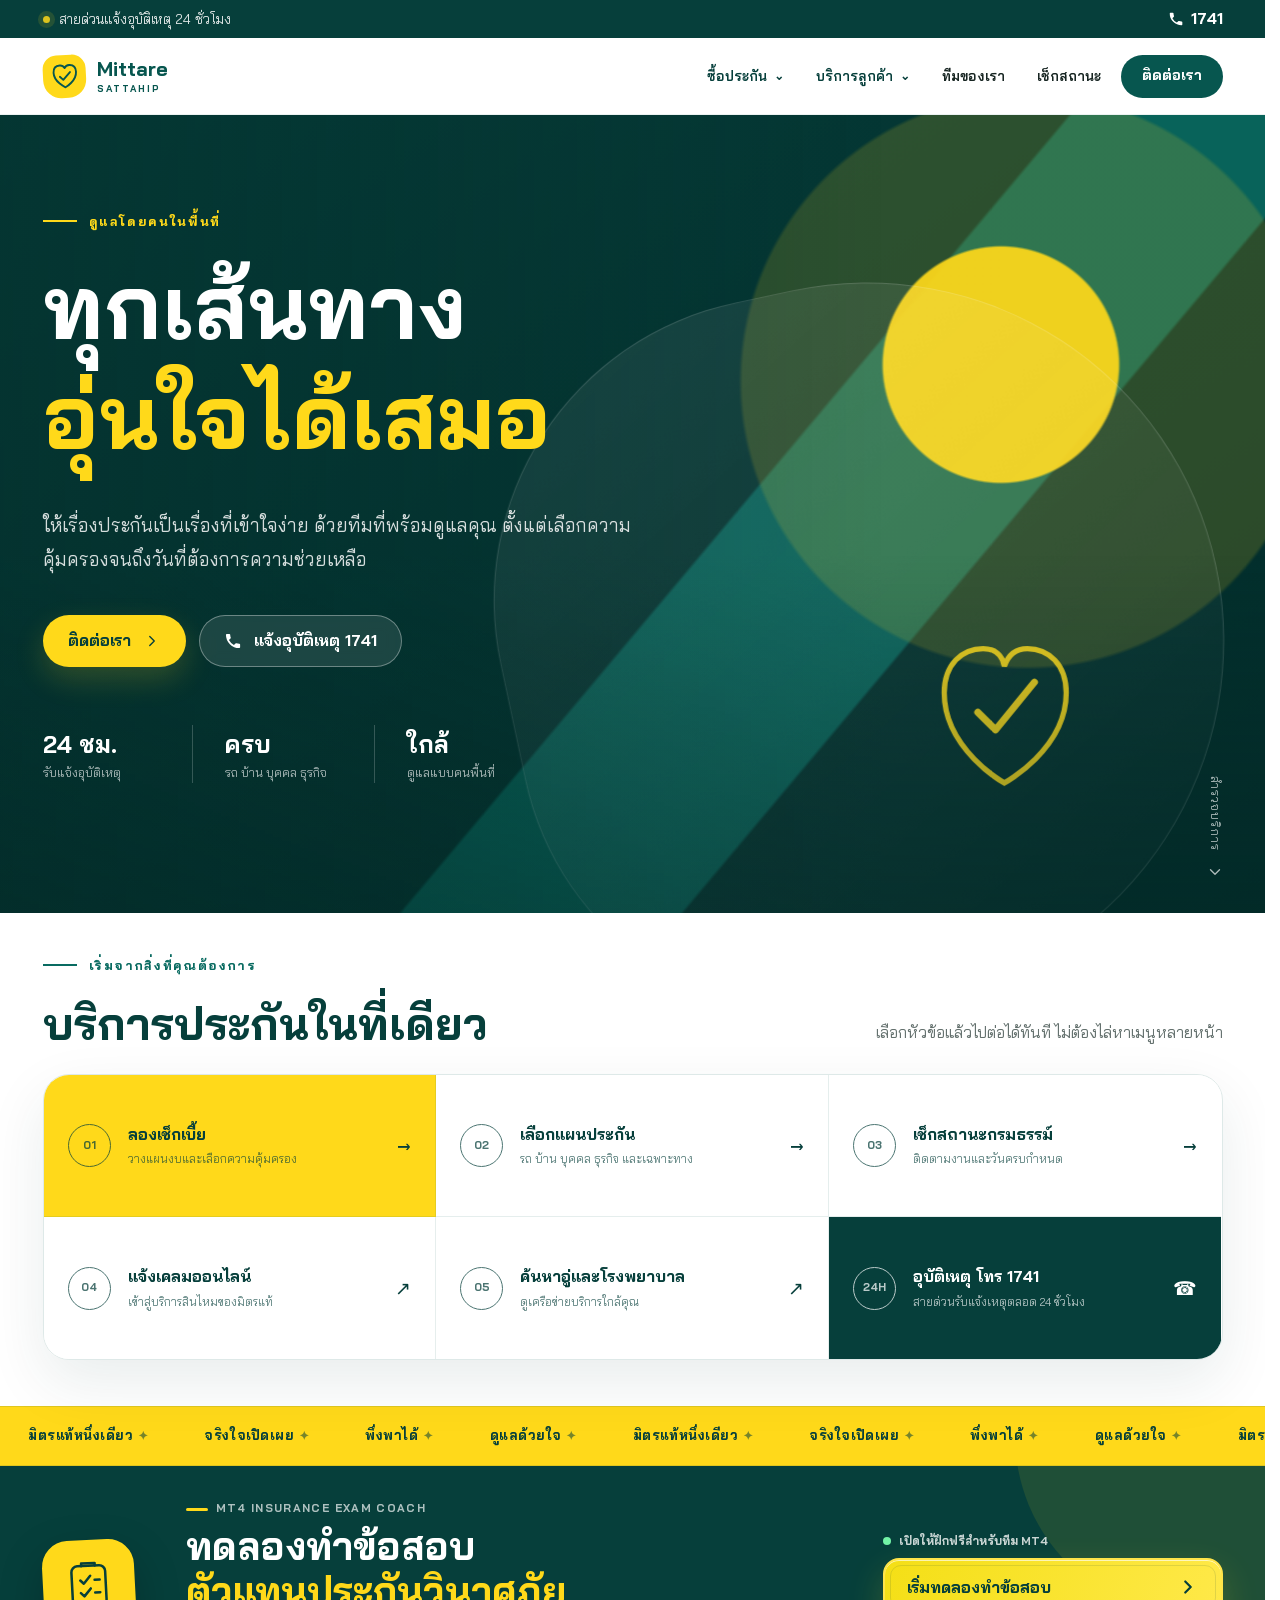
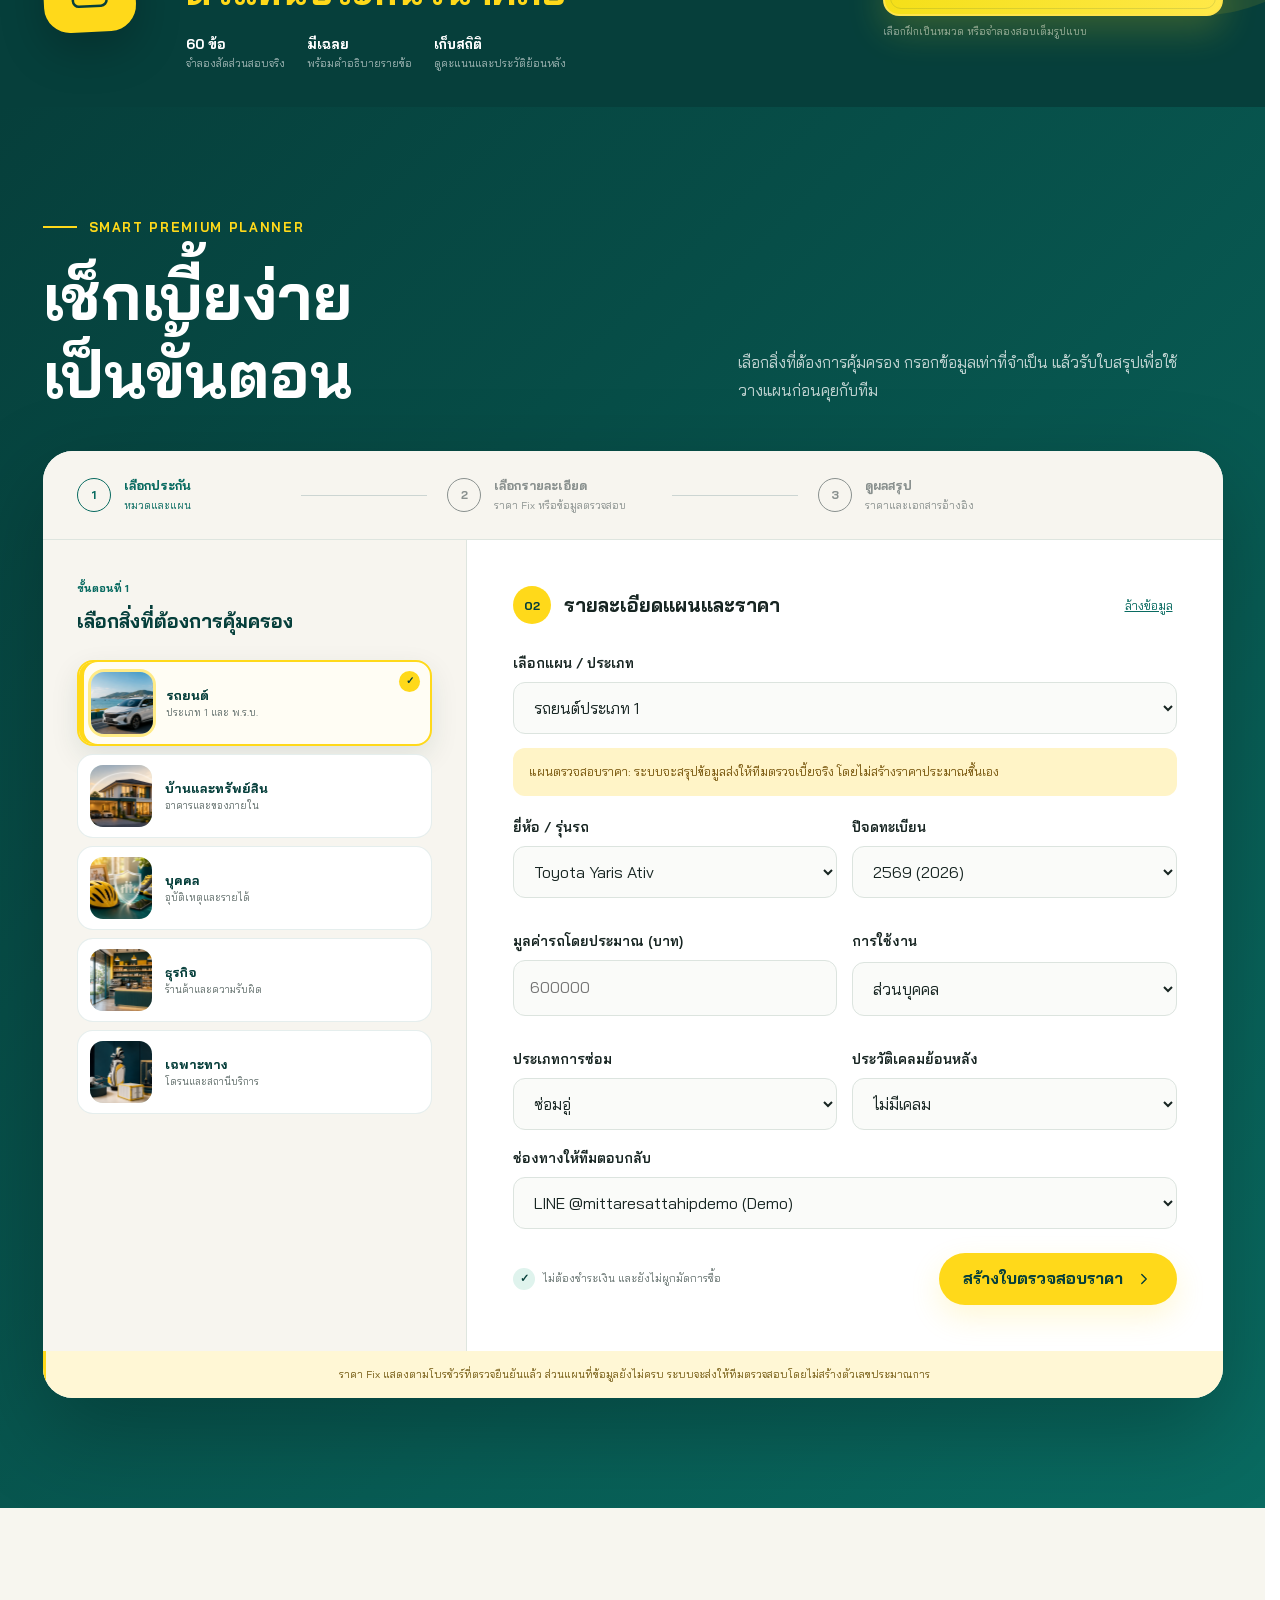
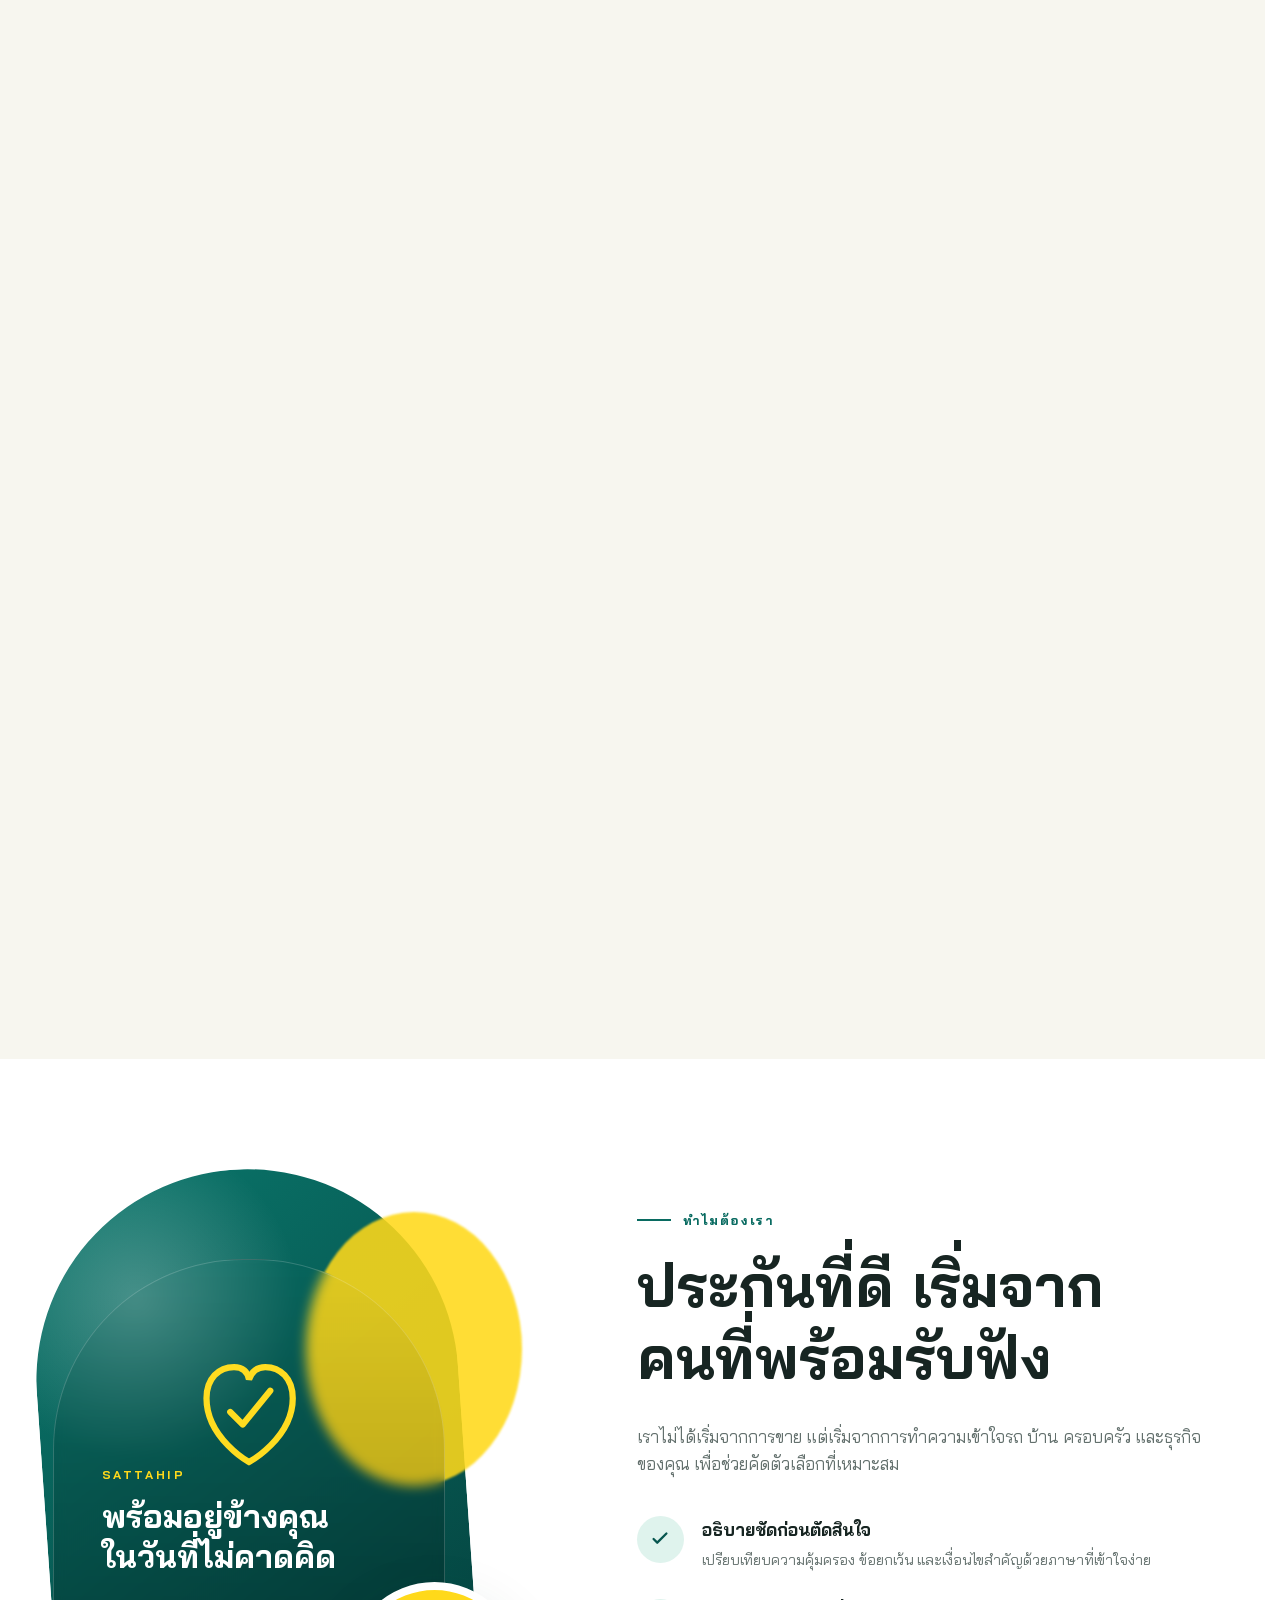
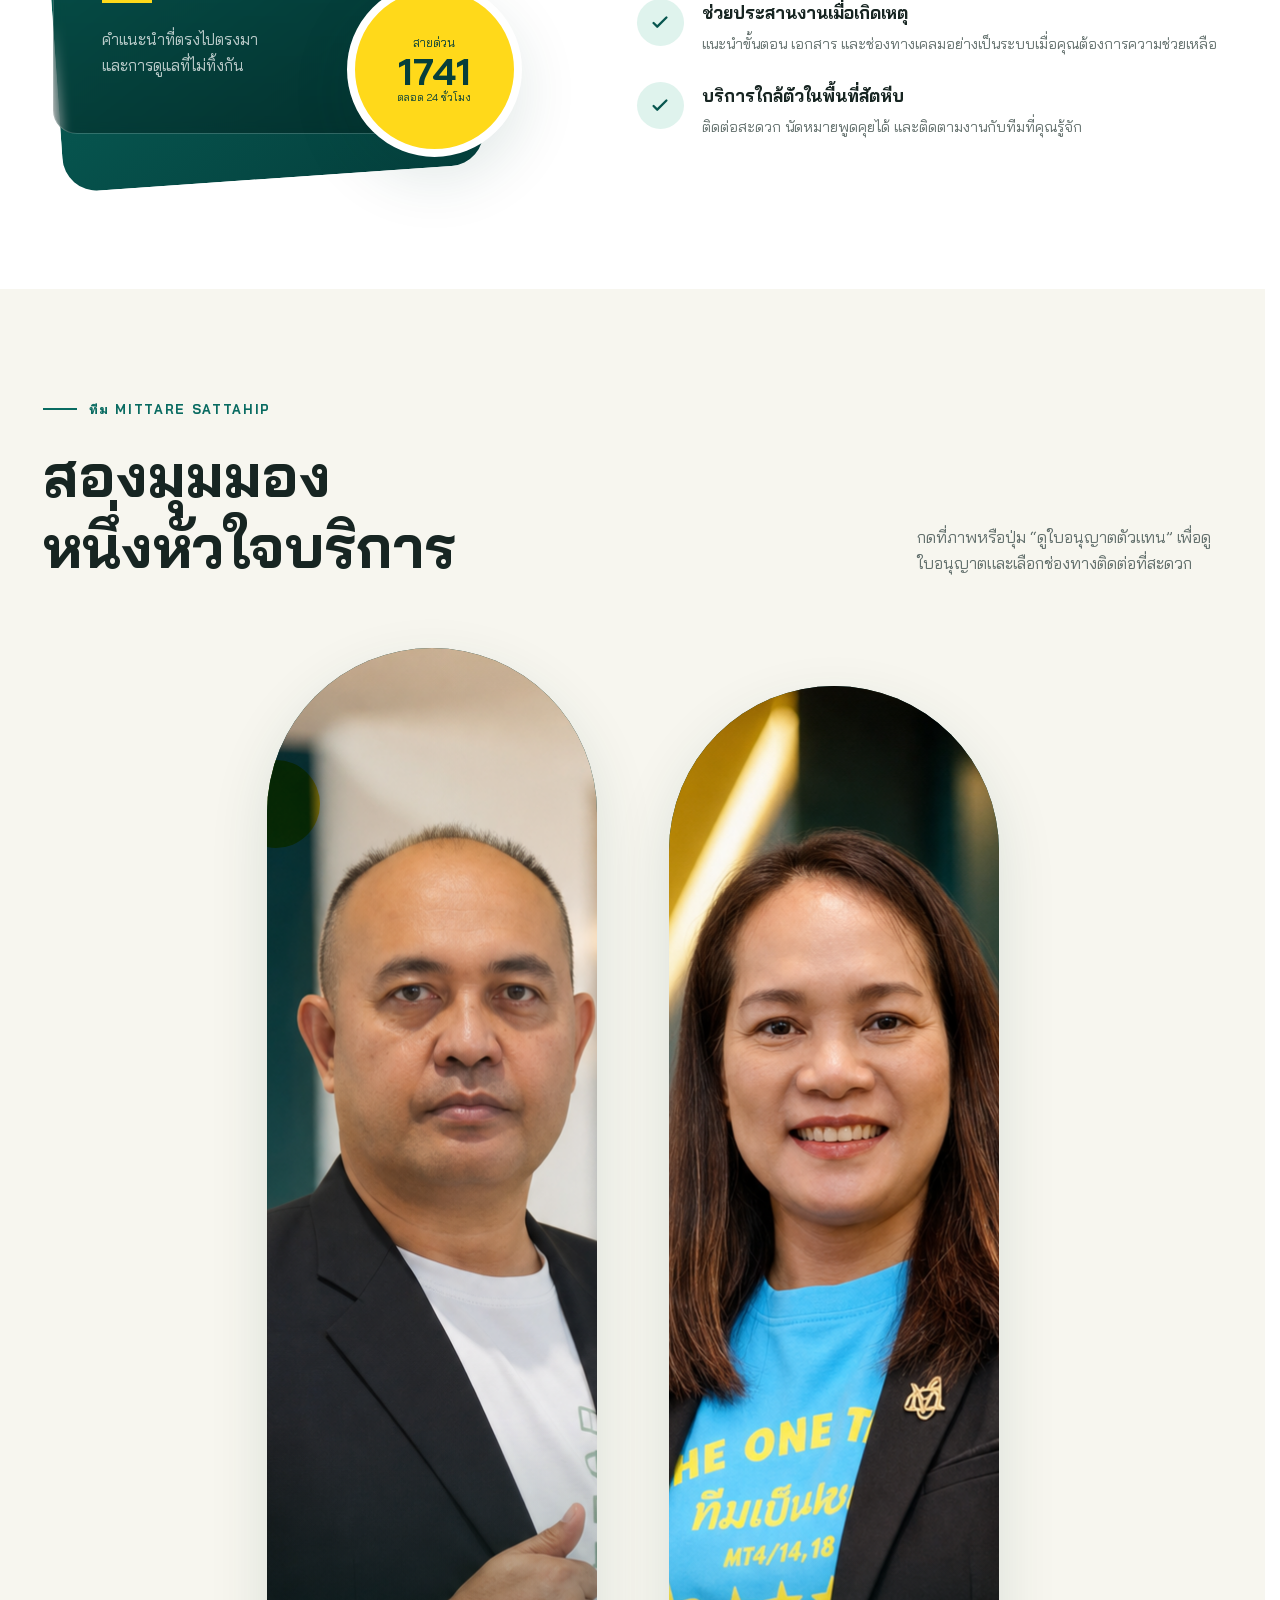
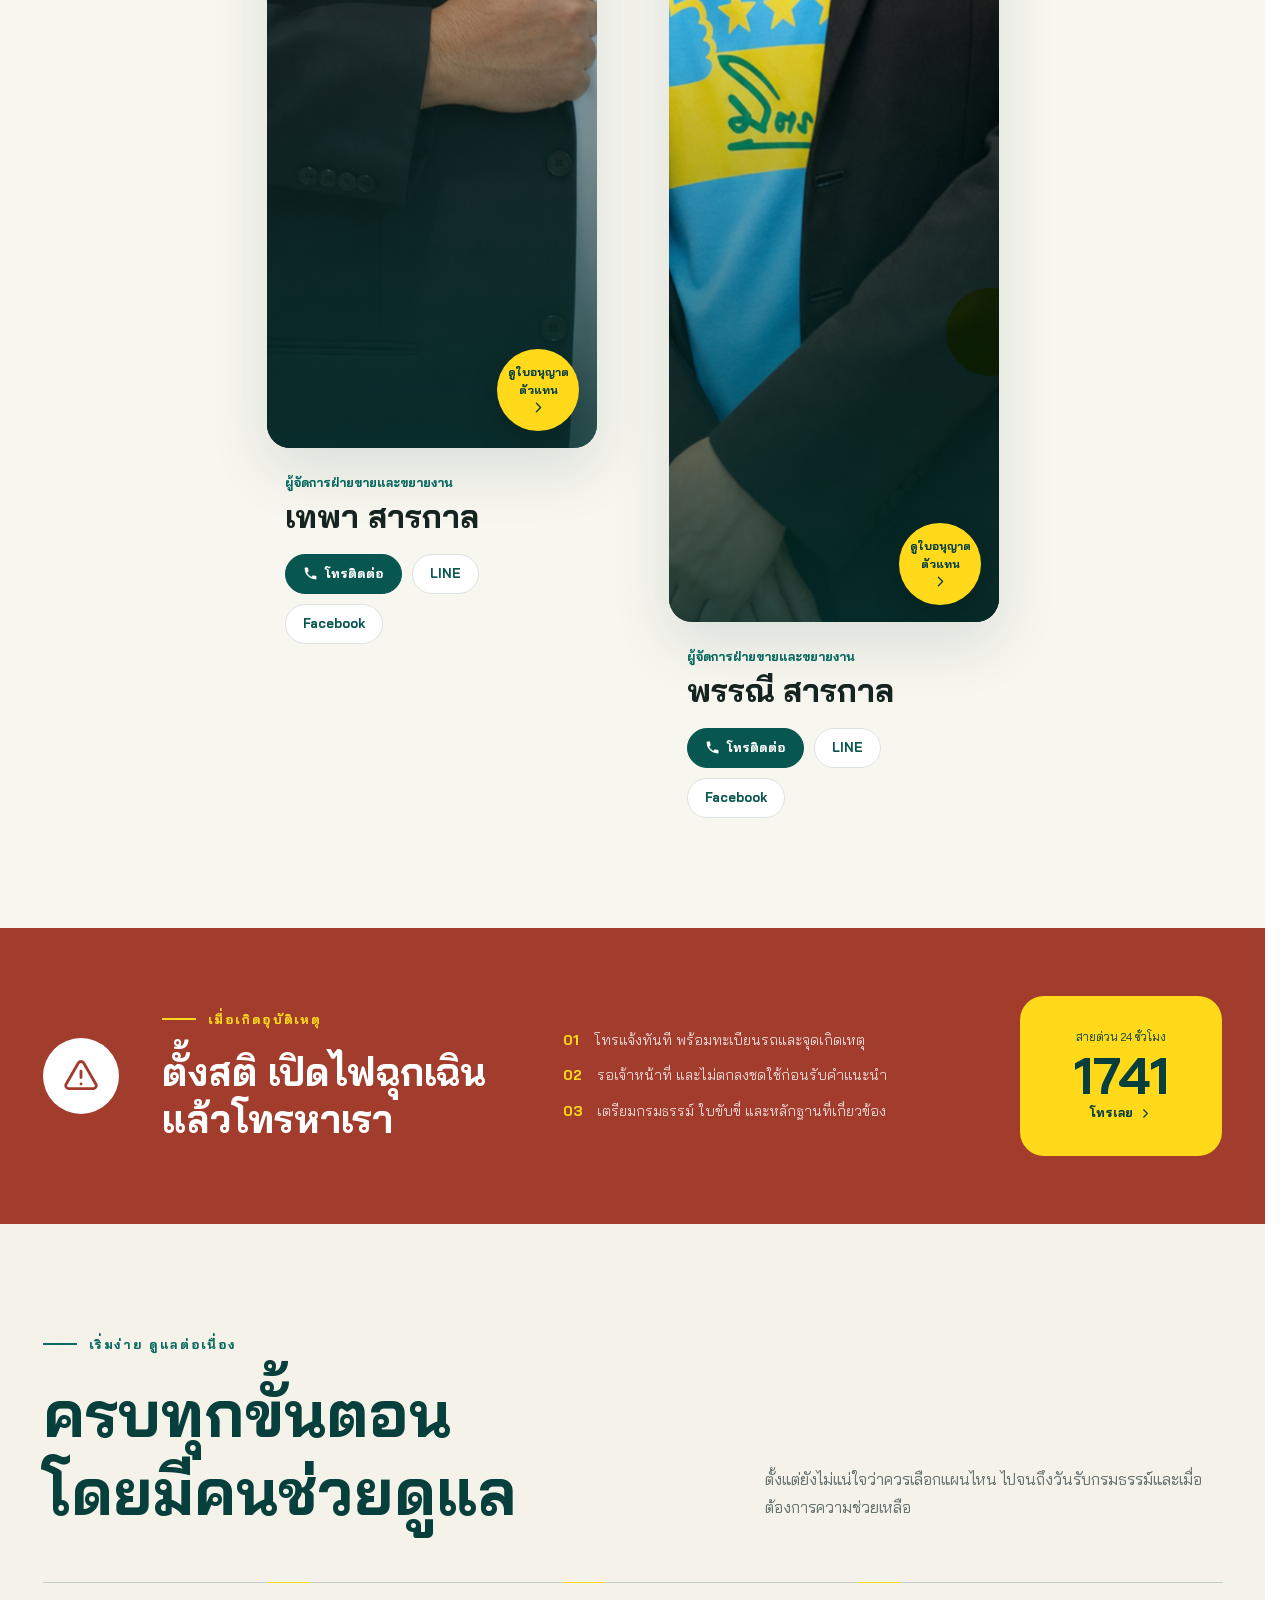
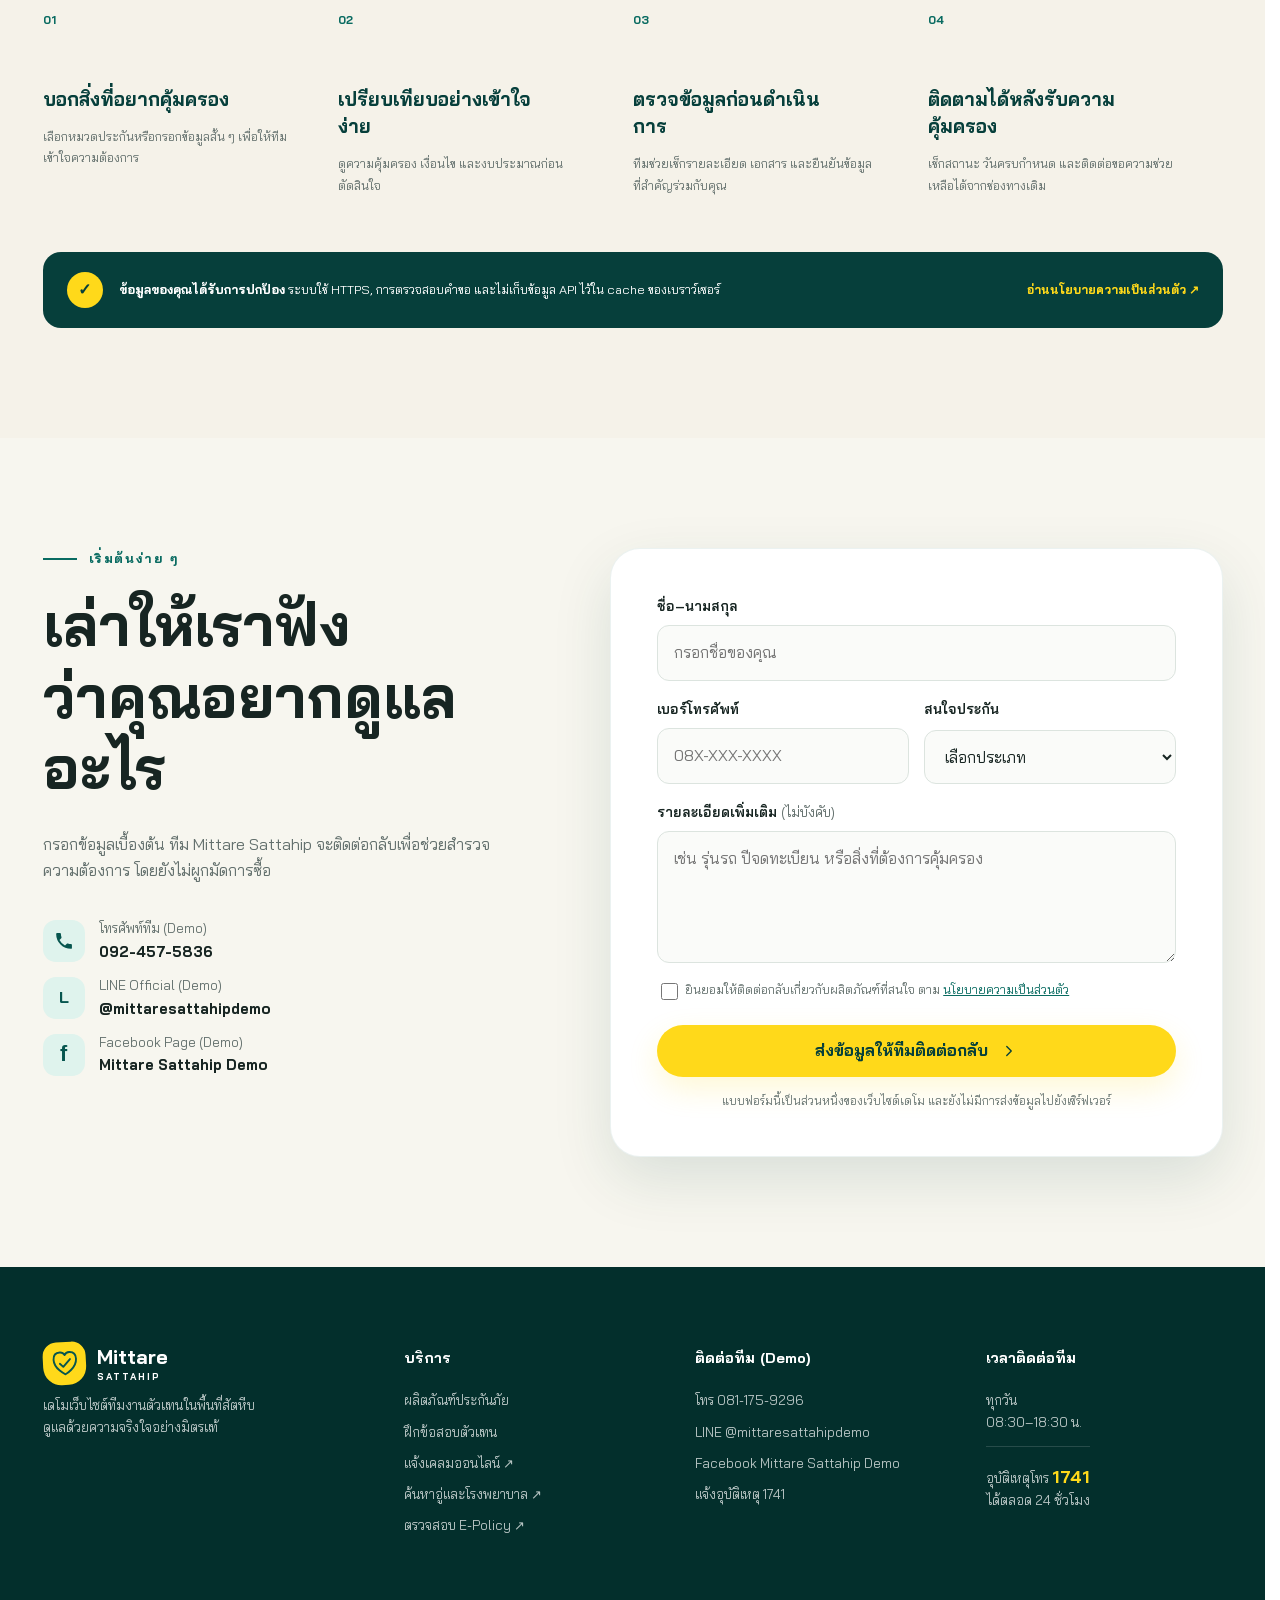
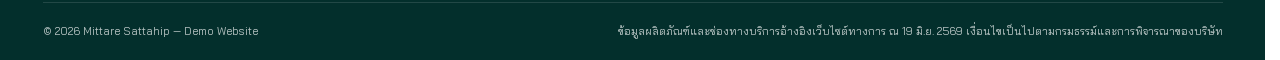
==== commit 26426420: "Fix package selection and polish premium planner" ====
--- a/mittare_site/index.html
+++ b/mittare_site/index.html
@@ -273,11 +273,11 @@
               <small>ขั้นตอนที่ 1</small>
               <h3 id="premium-category-title">เลือกสิ่งที่ต้องการคุ้มครอง</h3>
               <div class="premium-category-cards" role="group" aria-label="หมวดประกัน">
-                <button class="is-active" type="button" data-premium-category="motor"><span>รถ</span><strong>รถยนต์</strong><small>ประเภท 1 และ พ.ร.บ.</small></button>
-                <button type="button" data-premium-category="property"><span>บ้าน</span><strong>บ้านและทรัพย์สิน</strong><small>อาคารและของภายใน</small></button>
-                <button type="button" data-premium-category="personal"><span>คน</span><strong>บุคคล</strong><small>อุบัติเหตุและรายได้</small></button>
-                <button type="button" data-premium-category="business"><span>งาน</span><strong>ธุรกิจ</strong><small>ร้านค้าและความรับผิด</small></button>
-                <button type="button" data-premium-category="specialty"><span>เฉพาะ</span><strong>เฉพาะทาง</strong><small>โดรนและสถานีบริการ</small></button>
+                <button class="is-active" type="button" data-premium-category="motor"><span class="premium-category-thumb"><img src="assets/insurance-motor.png" alt=""></span><strong>รถยนต์</strong><small>ประเภท 1 และ พ.ร.บ.</small></button>
+                <button type="button" data-premium-category="property"><span class="premium-category-thumb"><img src="assets/insurance-property.png" alt=""></span><strong>บ้านและทรัพย์สิน</strong><small>อาคารและของภายใน</small></button>
+                <button type="button" data-premium-category="personal"><span class="premium-category-thumb"><img src="assets/insurance-personal.png" alt=""></span><strong>บุคคล</strong><small>อุบัติเหตุและรายได้</small></button>
+                <button type="button" data-premium-category="business"><span class="premium-category-thumb"><img src="assets/insurance-business.png" alt=""></span><strong>ธุรกิจ</strong><small>ร้านค้าและความรับผิด</small></button>
+                <button type="button" data-premium-category="specialty"><span class="premium-category-thumb"><img src="assets/insurance-specialty.png" alt=""></span><strong>เฉพาะทาง</strong><small>โดรนและสถานีบริการ</small></button>
               </div>
               <label class="sr-only" for="premium-category">หมวดประกัน</label>
               <select class="premium-native-select" id="premium-category" name="premiumCategory" required tabindex="-1" aria-hidden="true">
--- a/mittare_site/styles.css
+++ b/mittare_site/styles.css
@@ -31,6 +31,12 @@
   line-height: 1.6;
   -webkit-font-smoothing: antialiased;
 }
+
+html[lang="th"] body { letter-spacing: 0; }
+html[lang="th"] h1,
+html[lang="th"] h2,
+html[lang="th"] h3,
+html[lang="th"] strong { letter-spacing: 0; word-spacing: .02em; }
 
 body.motion-ready { overflow-x: clip; }
 
@@ -1774,10 +1780,13 @@
 .premium-category-panel > small { color: var(--green-800); font-size: .66rem; font-weight: 700; }
 .premium-category-panel h3 { margin: 8px 0 24px; color: var(--green-950); font-size: 1.2rem; line-height: 1.45; }
 .premium-category-cards { display: grid; gap: 8px; }
-.premium-category-cards button { display: grid; width: 100%; min-height: 72px; padding: 12px 14px; grid-template-columns: 42px 1fr; column-gap: 12px; align-items: center; color: var(--green-950); background: var(--white); border: 1px solid rgba(7,86,79,.1); border-radius: 14px; cursor: pointer; text-align: left; transition: border-color .2s ease, box-shadow .2s ease, transform .2s ease; }
+.premium-category-cards button { position: relative; display: grid; width: 100%; min-height: 84px; padding: 10px 12px; overflow: hidden; grid-template-columns: 62px 1fr; column-gap: 13px; align-items: center; color: var(--green-950); background: var(--white); border: 1px solid rgba(7,86,79,.1); border-radius: 16px; cursor: pointer; text-align: left; transition: border-color .2s ease, box-shadow .2s ease, transform .2s ease; }
 .premium-category-cards button:hover { border-color: var(--green-800); transform: translateY(-1px); }
-.premium-category-cards button.is-active { background: #fffdf4; border-color: var(--yellow); box-shadow: inset 4px 0 0 var(--yellow), 0 8px 24px rgba(3,57,53,.07); }
-.premium-category-cards button > span { display: grid; width: 42px; height: 42px; grid-row: 1 / 3; color: var(--green-900); background: var(--green-100); border-radius: 12px; place-items: center; font-size: .65rem; font-weight: 800; }
+.premium-category-cards button.is-active { background: #fffdf4; border: 2px solid var(--yellow); box-shadow: inset 5px 0 0 var(--yellow), 0 10px 28px rgba(3,57,53,.1); }
+.premium-category-cards button.is-active::after { position: absolute; top: 9px; right: 10px; display: grid; width: 21px; height: 21px; content: "✓"; color: var(--green-950); background: var(--yellow); border-radius: 50%; place-items: center; font-size: .65rem; font-weight: 900; }
+.premium-category-cards button > .premium-category-thumb { position: relative; display: block; width: 62px; height: 62px; overflow: hidden; grid-row: 1 / 3; background: var(--green-100); border-radius: 13px; }
+.premium-category-thumb img { width: 100%; height: 100%; object-fit: cover; transform: scale(1.04); }
+.premium-category-cards button.is-active .premium-category-thumb { box-shadow: 0 0 0 3px rgba(255,217,26,.5); }
 .premium-category-cards button strong { align-self: end; font-size: .8rem; }
 .premium-category-cards button small { align-self: start; color: var(--muted); font-size: .61rem; }
 .premium-native-select { position: absolute; width: 1px; height: 1px; overflow: hidden; opacity: 0; pointer-events: none; }
@@ -1810,8 +1819,16 @@
 .fixed-choice-buttons--deductible { grid-template-columns: repeat(2, minmax(0, 1fr)); }
 .fixed-choice-buttons button { display: grid; gap: 3px; min-height: 72px; padding: 13px 14px; color: var(--green-900); background: var(--white); border: 1px solid var(--line); border-radius: 14px; text-align: left; cursor: pointer; transition: border-color .18s ease, box-shadow .18s ease, transform .18s ease; }
 .fixed-choice-buttons button:hover { border-color: var(--green-800); transform: translateY(-1px); }
-.fixed-choice-buttons button.is-active { color: var(--green-900); background: #edfbf5; border: 2px solid var(--green-800); box-shadow: 0 8px 20px rgba(8, 91, 74, .12); }
-.fixed-choice-buttons button.is-active::before { content: "✓ เลือกแล้ว"; color: var(--green-800); font-size: .6rem; font-weight: 900; }
+.fixed-choice-buttons button.is-active { color: var(--white); background: var(--green-800); border: 2px solid var(--green-800); box-shadow: 0 10px 24px rgba(8, 91, 74, .22); }
+.fixed-choice-buttons button.is-active::before { content: "✓ เลือกแล้ว"; color: var(--yellow); font-size: .6rem; font-weight: 900; }
+.fixed-choice-buttons button.is-active small { color: rgba(255,255,255,.78); }
+.fixed-package-selector[data-selected-tier="แพลทินัม"] .fixed-choice-buttons button.is-active { background: #164a70; border-color: #164a70; box-shadow: 0 10px 24px rgba(22,74,112,.24); }
+.fixed-package-selector[data-selected-tier="โกลด์"] .fixed-choice-buttons button.is-active { color: #3d3100; background: #e9bd28; border-color: #d7a900; box-shadow: 0 10px 24px rgba(192,145,0,.24); }
+.fixed-package-selector[data-selected-tier="โกลด์"] .fixed-choice-buttons button.is-active::before { color: #07564f; }
+.fixed-package-selector[data-selected-tier="โกลด์"] .fixed-choice-buttons button.is-active small { color: rgba(61,49,0,.72); }
+.fixed-package-selector[data-selected-tier="ซิลเวอร์"] .fixed-choice-buttons button.is-active { color: #1d3138; background: #c9d6da; border-color: #96aeb6; box-shadow: 0 10px 24px rgba(72,96,105,.2); }
+.fixed-package-selector[data-selected-tier="ซิลเวอร์"] .fixed-choice-buttons button.is-active::before { color: #07564f; }
+.fixed-package-selector[data-selected-tier="ซิลเวอร์"] .fixed-choice-buttons button.is-active small { color: rgba(29,49,56,.7); }
 .fixed-choice-buttons button:focus-visible { outline: 3px solid var(--yellow); outline-offset: 3px; }
 .fixed-choice-buttons strong { font: inherit; font-size: .82rem; font-weight: 900; }
 .fixed-choice-buttons small { color: var(--muted); font-size: .66rem; }
@@ -2567,3 +2584,22 @@
   .journey__assurance { grid-template-columns: auto 1fr; }
   .journey__assurance a { grid-column: 2; white-space: normal; }
 }
+
+/* ภาษาไทยต้องมีช่องไฟเต็มเพื่อไม่ให้วรรณยุกต์และหัวตัวอักษรชนกัน */
+html[lang="th"] body .hero h1,
+html[lang="th"] body .section h2,
+html[lang="th"] body .service-launcher__heading h2,
+html[lang="th"] body .journey__heading h2,
+html[lang="th"] body .premium-check__heading h2,
+html[lang="th"] body .insurance-hero h1 {
+  letter-spacing: 0;
+  line-height: 1.22;
+}
+
+@media (max-width: 600px) {
+  html[lang="th"] body .hero h1 { font-size: clamp(2.55rem, 12.5vw, 3.2rem); line-height: 1.28; }
+  html[lang="th"] body .section h2,
+  html[lang="th"] body .premium-check__heading h2 { font-size: clamp(2rem, 9.5vw, 2.65rem); line-height: 1.3; }
+  .premium-category-panel h3,
+  .calculator-heading h3 { line-height: 1.5; }
+}
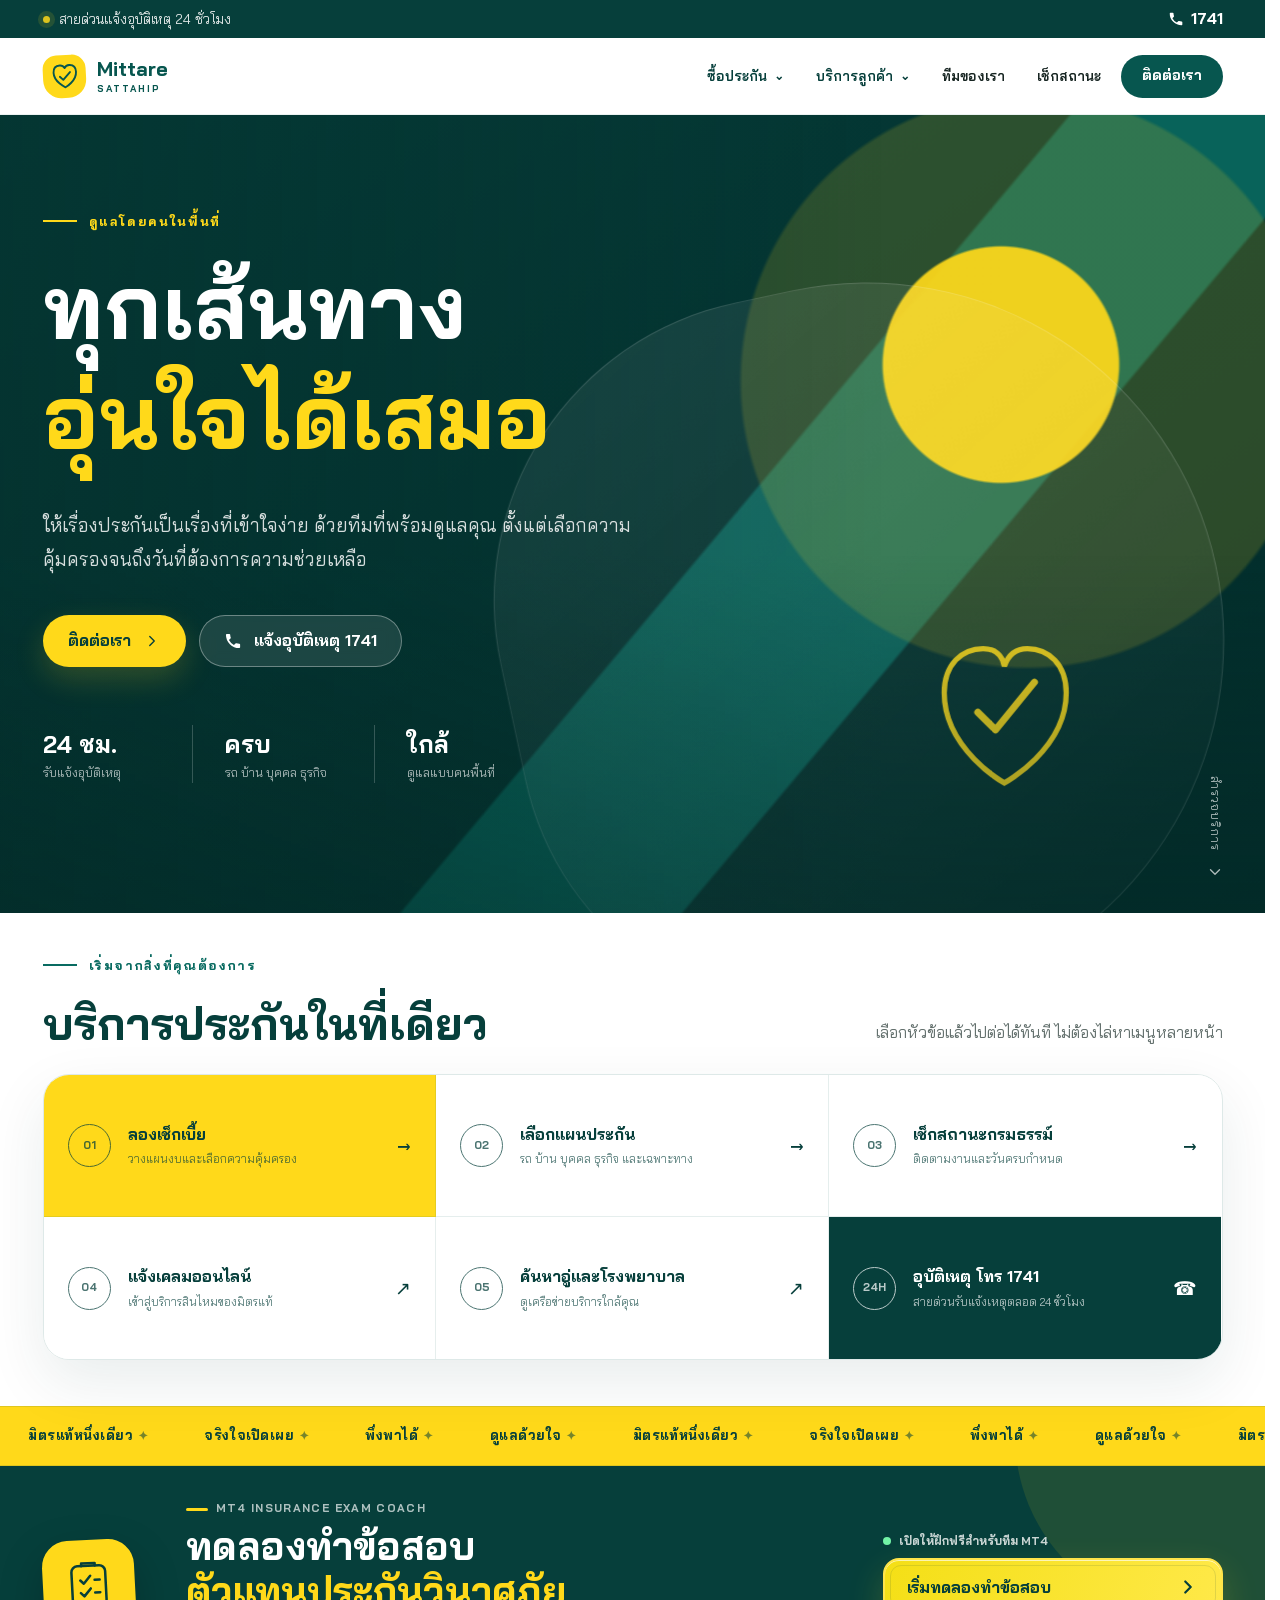
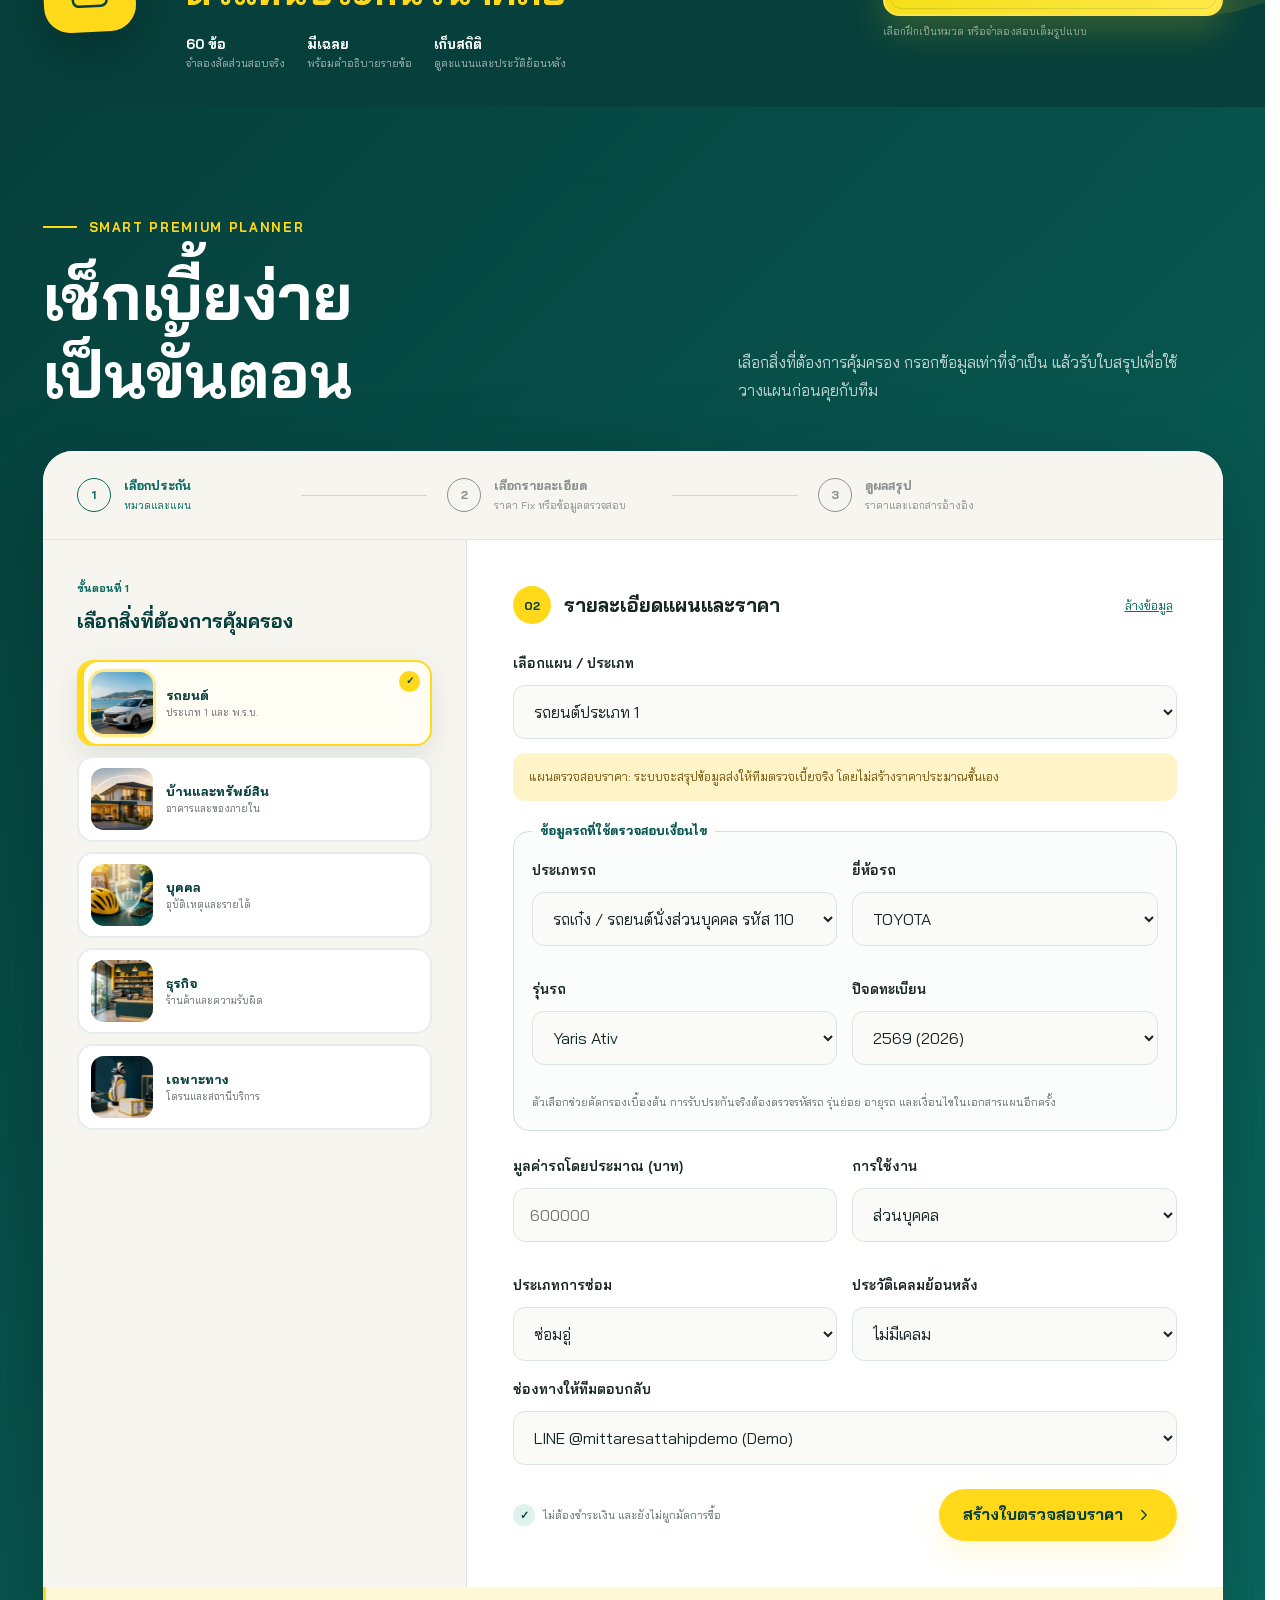
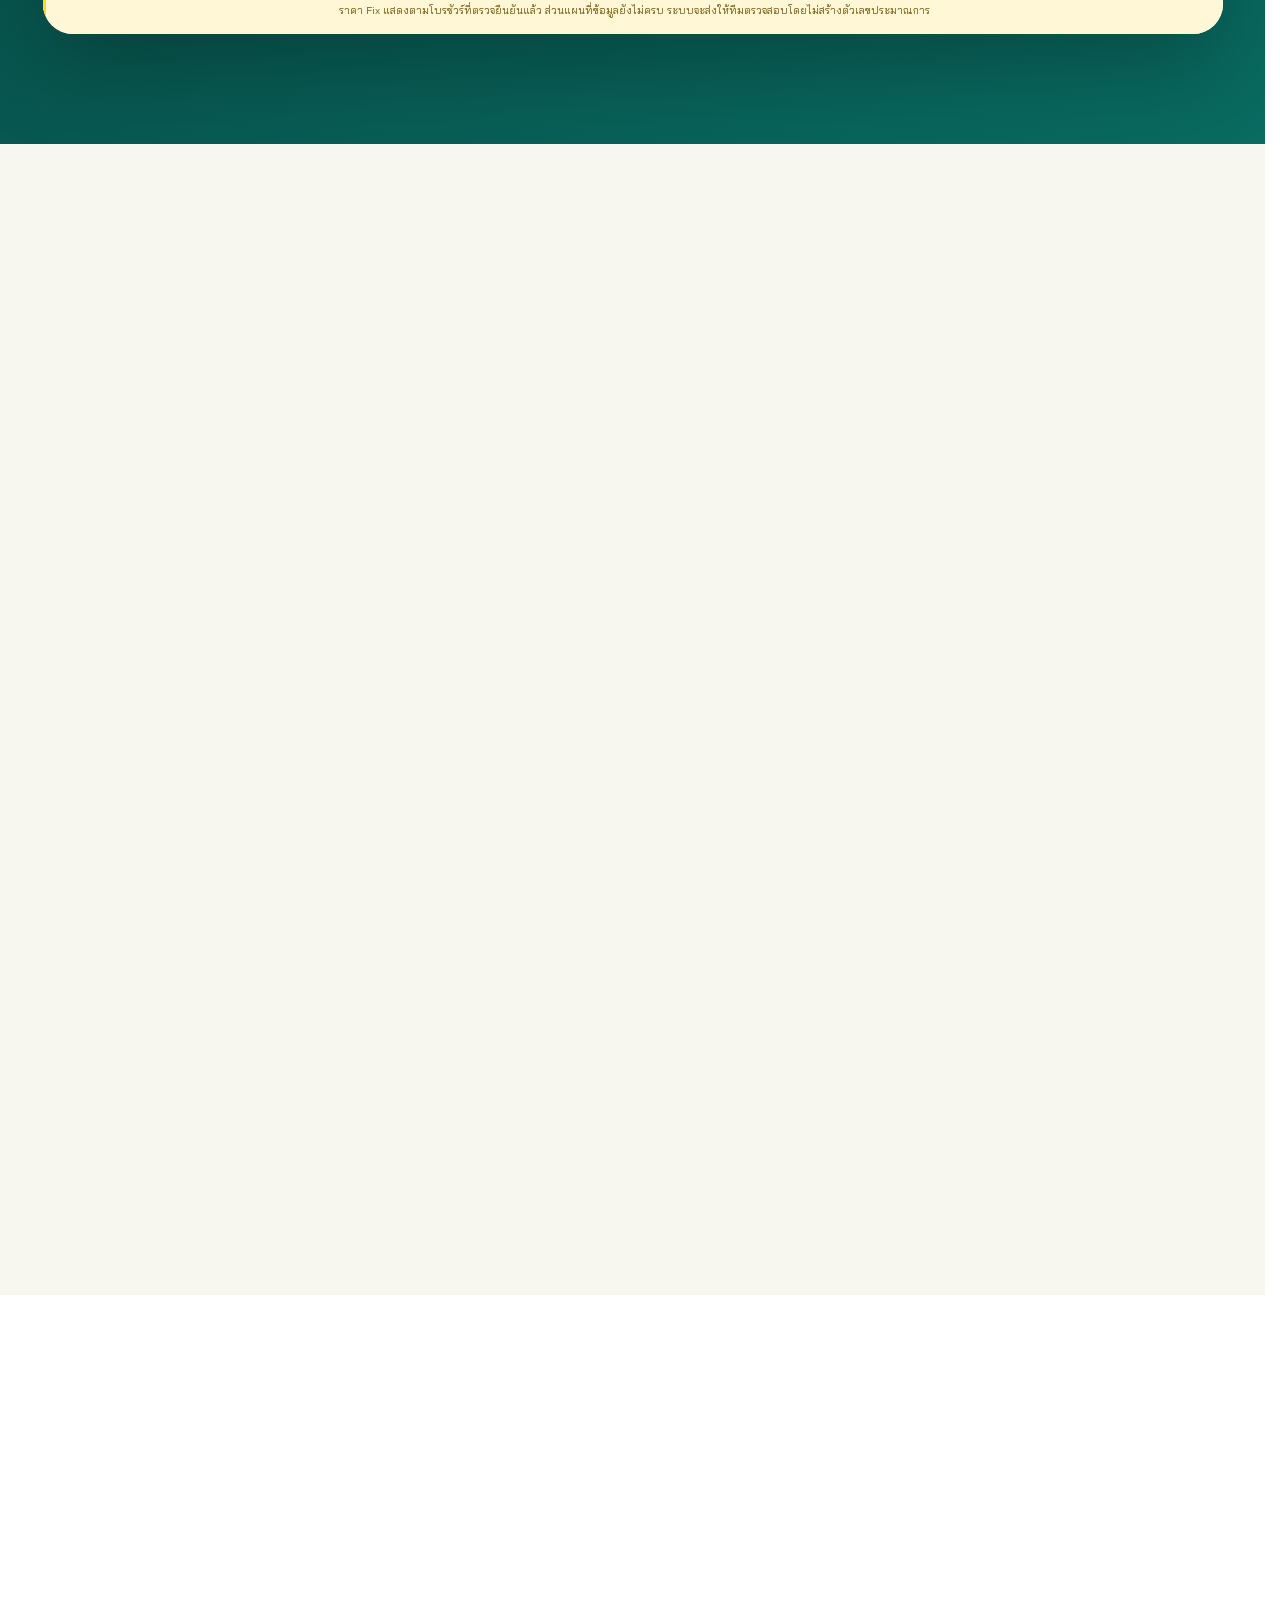
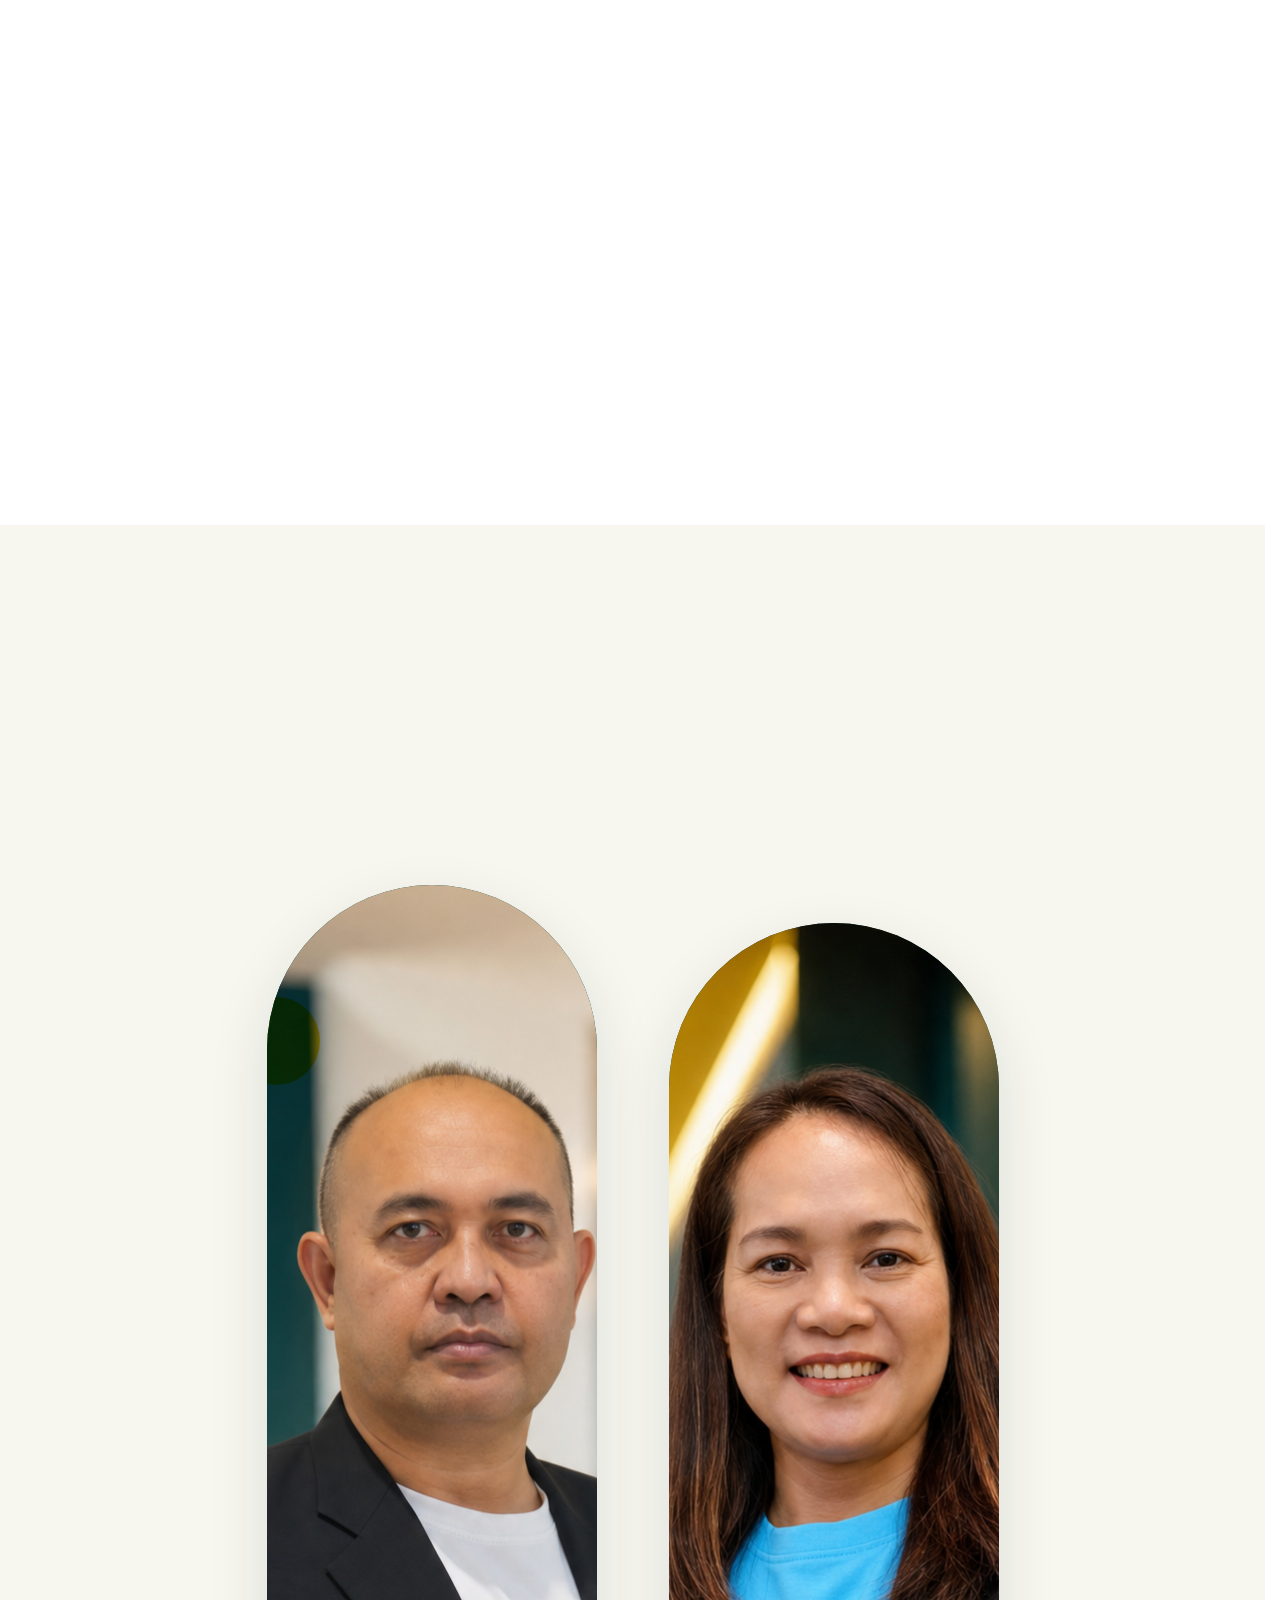
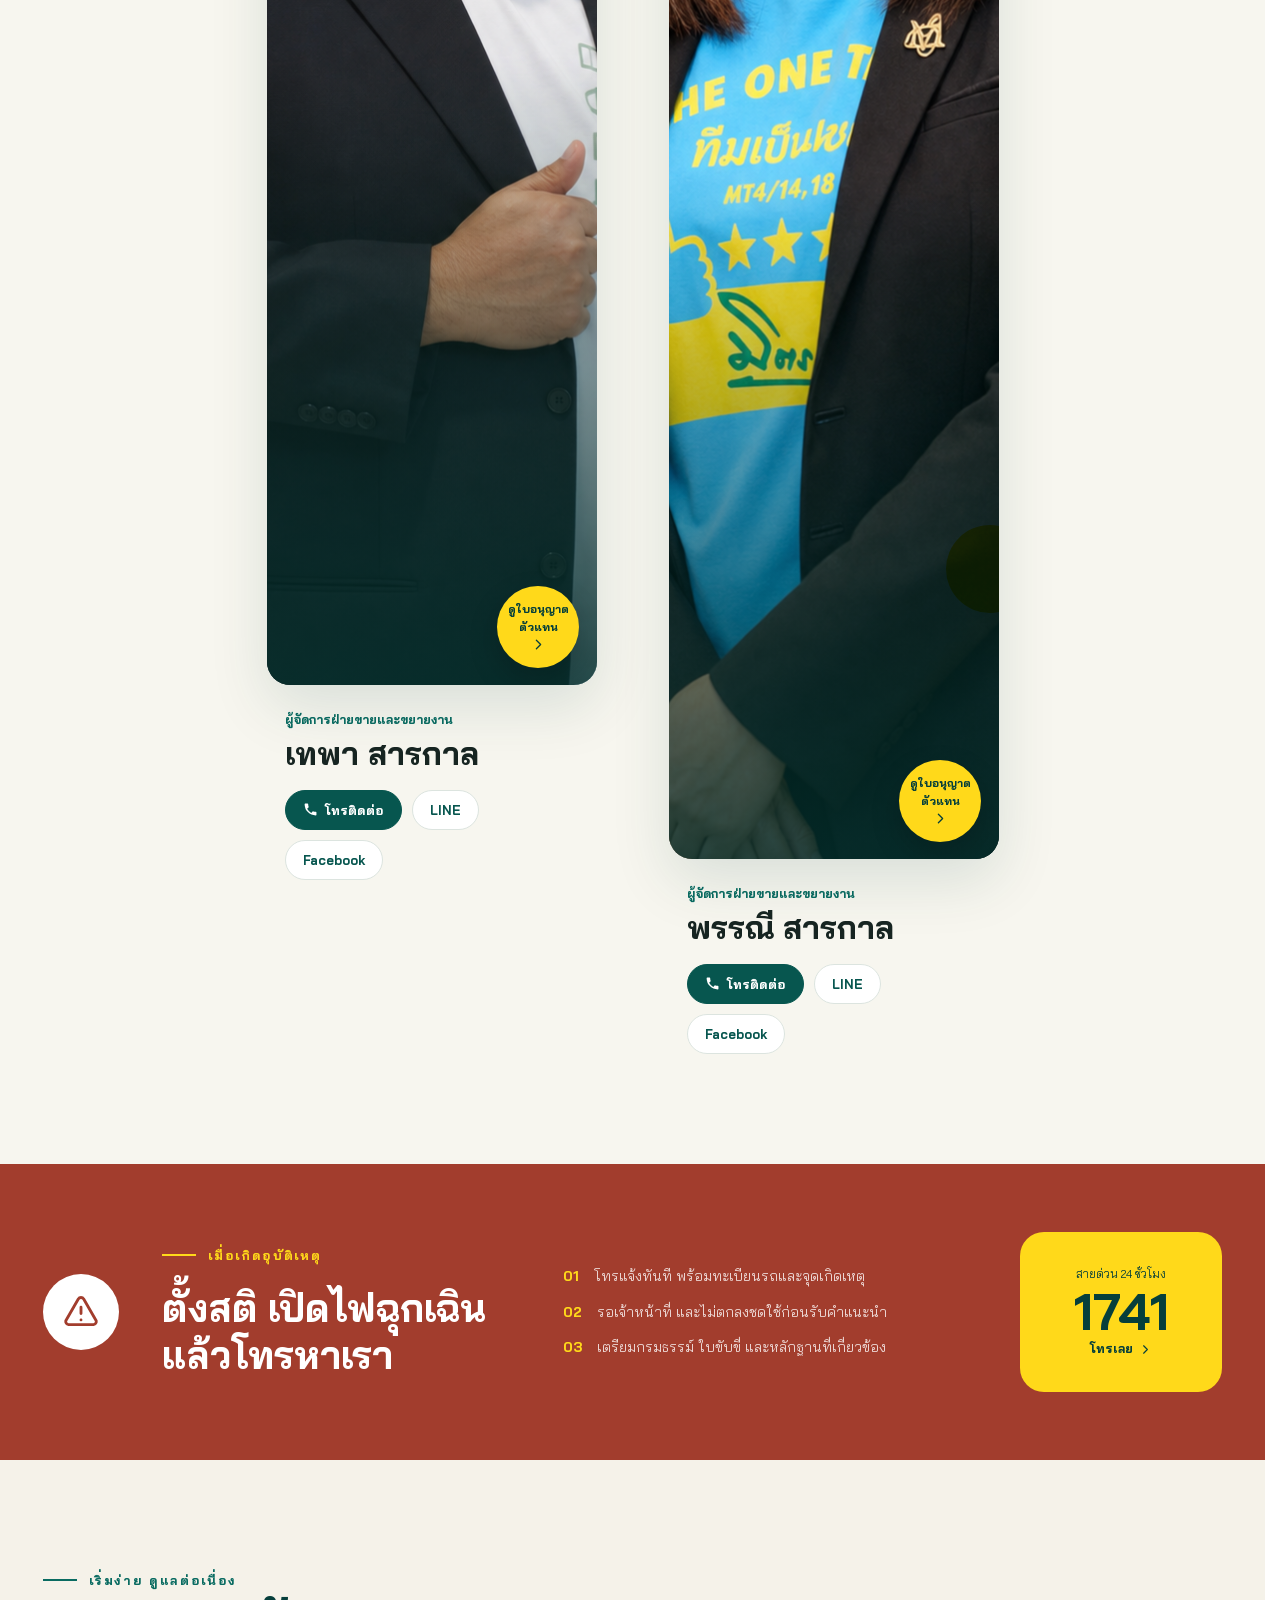
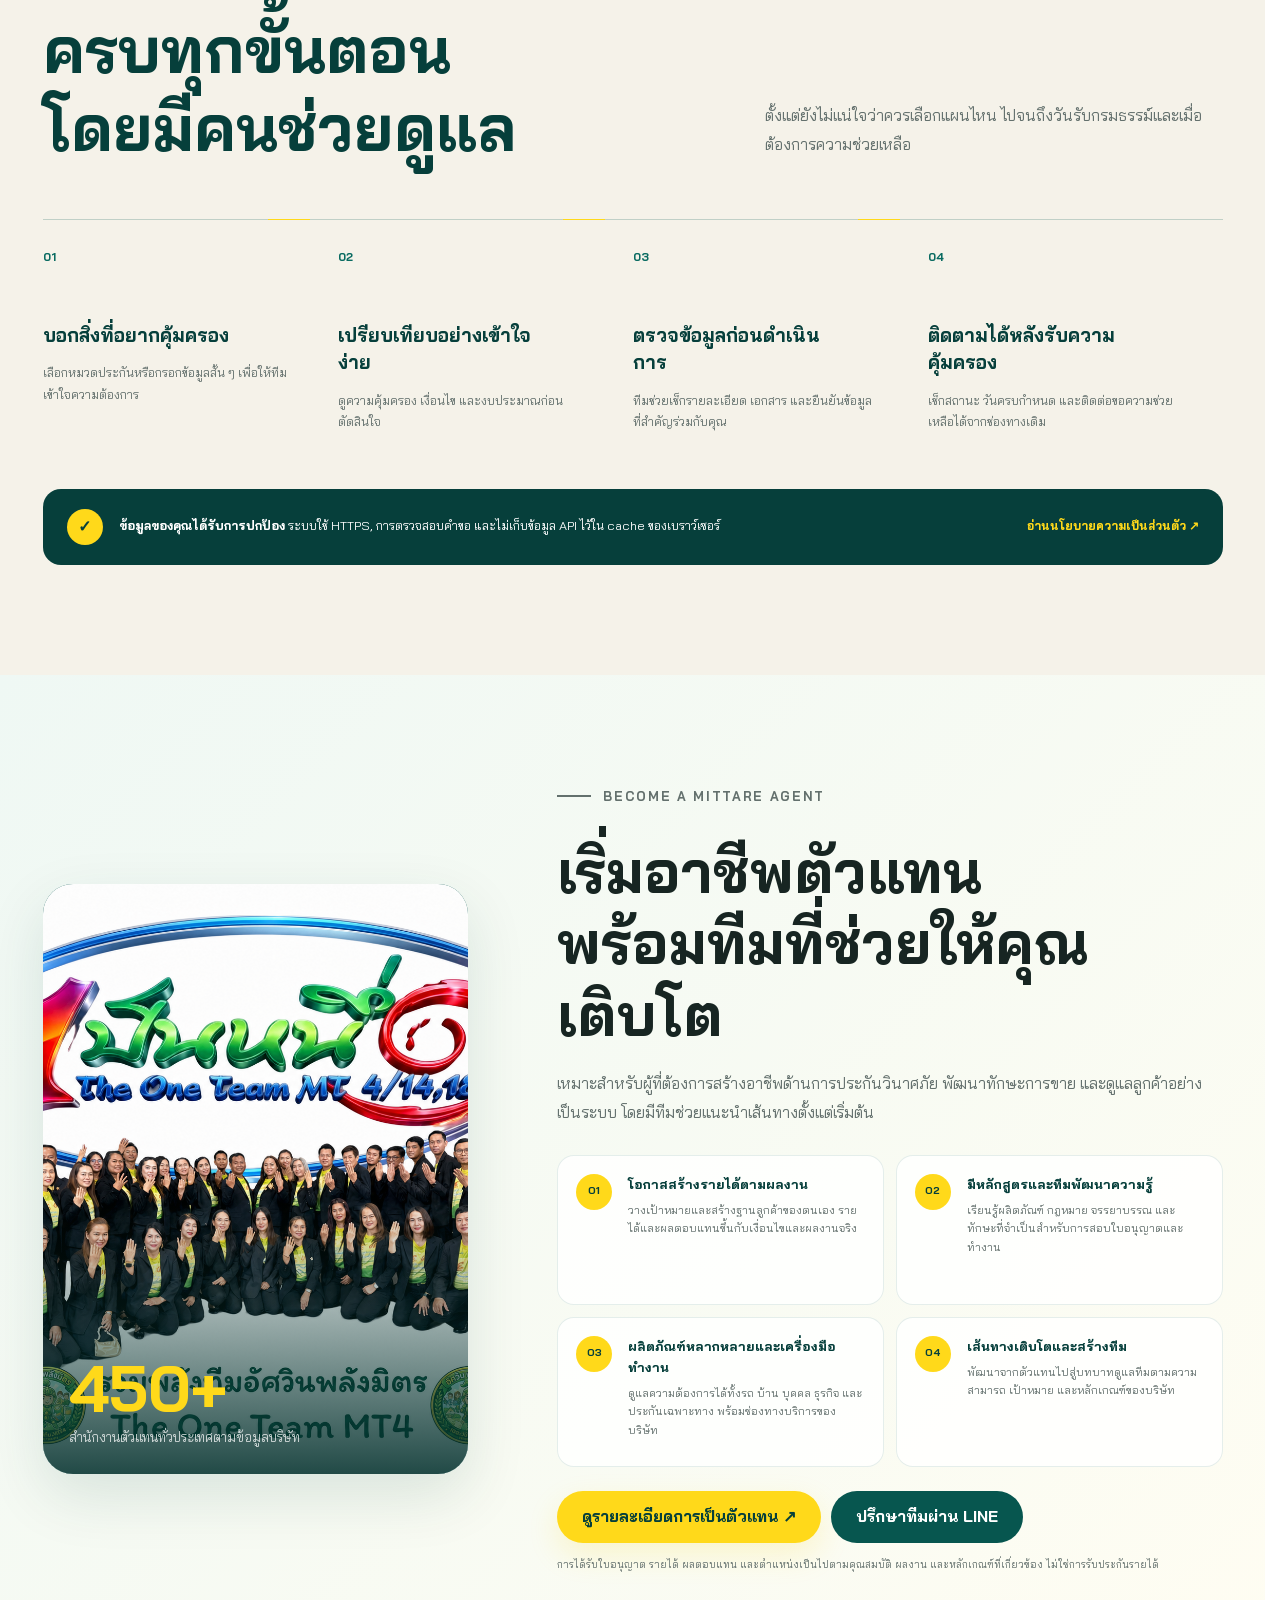
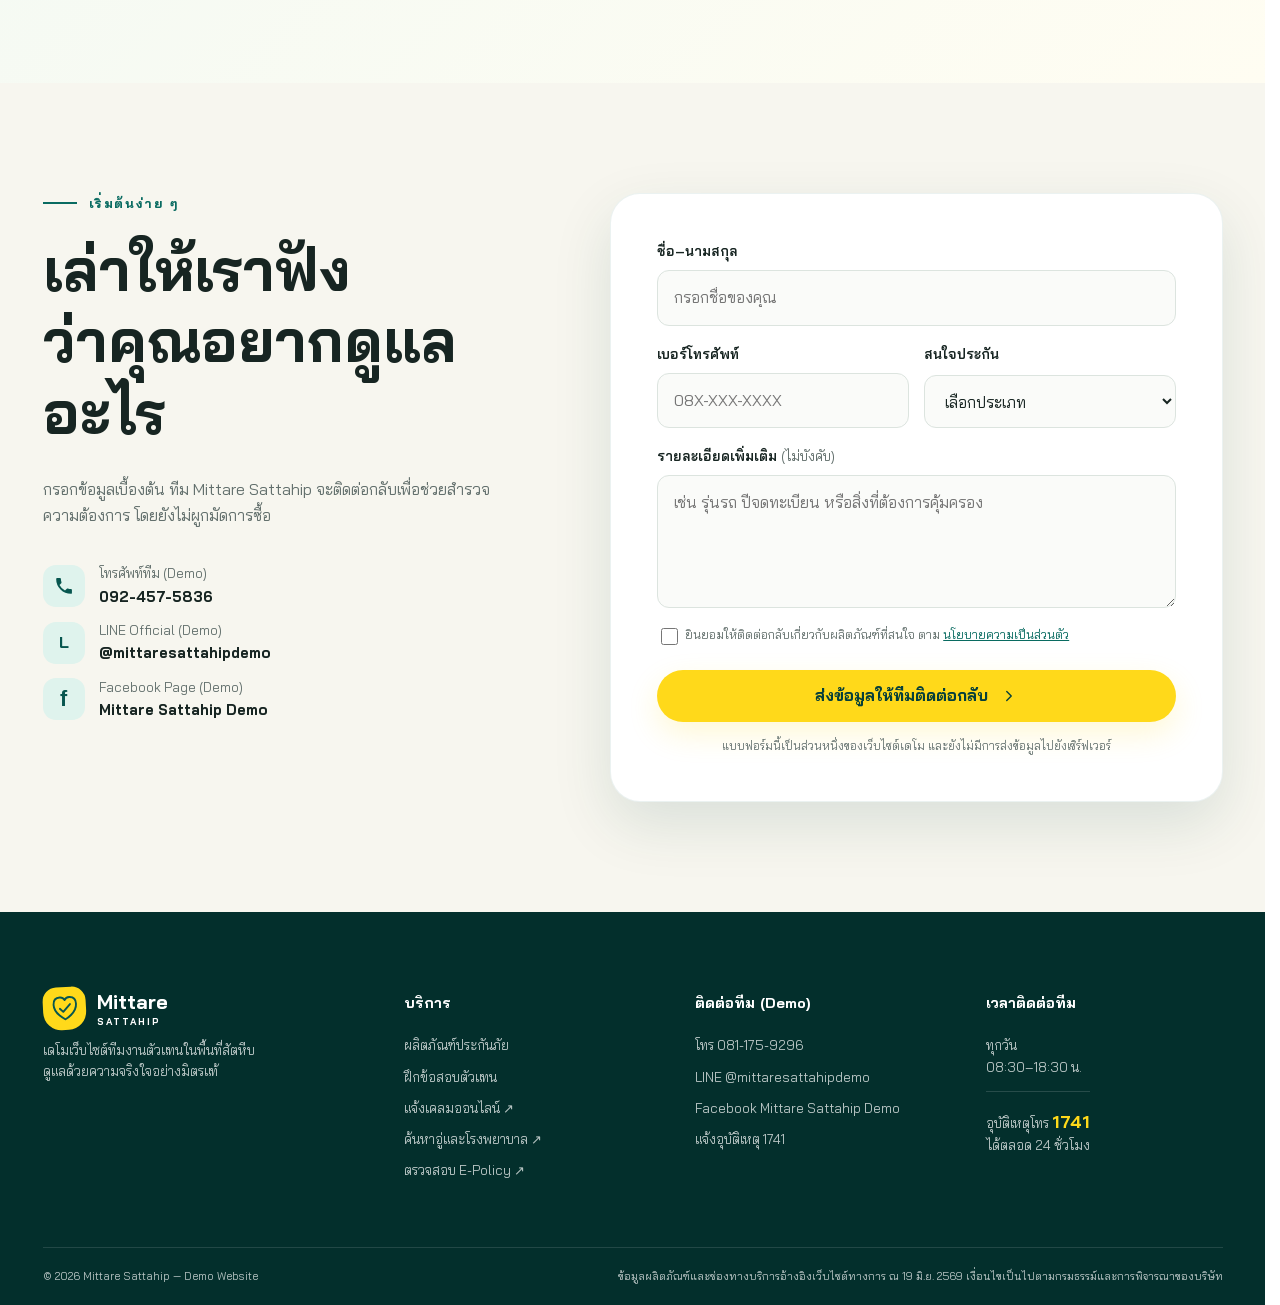
==== commit 981220a9: "Expose compulsory check and add agent invitation" ====
--- a/mittare_site/index.html
+++ b/mittare_site/index.html
@@ -477,6 +477,31 @@
       </div>
     </section>
 
+    <section class="section agent-invitation" id="become-agent" aria-labelledby="agent-invitation-title">
+      <div class="container agent-invitation__shell">
+        <div class="agent-invitation__visual">
+          <img src="assets/the-one-team-mt4-full.png" alt="ทีมงานมิตรแท้ประกันภัยร่วมพัฒนาความรู้และการทำงาน" loading="lazy">
+          <div><span>450+</span><small>สำนักงานตัวแทนทั่วประเทศตามข้อมูลบริษัท</small></div>
+        </div>
+        <div class="agent-invitation__content">
+          <p class="eyebrow eyebrow--dark"><span></span> Become a Mittare Agent</p>
+          <h2 id="agent-invitation-title">เริ่มอาชีพตัวแทน<br>พร้อมทีมที่ช่วยให้คุณเติบโต</h2>
+          <p>เหมาะสำหรับผู้ที่ต้องการสร้างอาชีพด้านการประกันวินาศภัย พัฒนาทักษะการขาย และดูแลลูกค้าอย่างเป็นระบบ โดยมีทีมช่วยแนะนำเส้นทางตั้งแต่เริ่มต้น</p>
+          <ul class="agent-benefits">
+            <li><span>01</span><div><strong>โอกาสสร้างรายได้ตามผลงาน</strong><p>วางเป้าหมายและสร้างฐานลูกค้าของตนเอง รายได้และผลตอบแทนขึ้นกับเงื่อนไขและผลงานจริง</p></div></li>
+            <li><span>02</span><div><strong>มีหลักสูตรและทีมพัฒนาความรู้</strong><p>เรียนรู้ผลิตภัณฑ์ กฎหมาย จรรยาบรรณ และทักษะที่จำเป็นสำหรับการสอบใบอนุญาตและทำงาน</p></div></li>
+            <li><span>03</span><div><strong>ผลิตภัณฑ์หลากหลายและเครื่องมือทำงาน</strong><p>ดูแลความต้องการได้ทั้งรถ บ้าน บุคคล ธุรกิจ และประกันเฉพาะทาง พร้อมช่องทางบริการของบริษัท</p></div></li>
+            <li><span>04</span><div><strong>เส้นทางเติบโตและสร้างทีม</strong><p>พัฒนาจากตัวแทนไปสู่บทบาทดูแลทีมตามความสามารถ เป้าหมาย และหลักเกณฑ์ของบริษัท</p></div></li>
+          </ul>
+          <div class="agent-invitation__actions">
+            <a class="button button--primary" href="https://www.mittare.com/en/become-an-agent/" target="_blank" rel="noopener">ดูรายละเอียดการเป็นตัวแทน ↗</a>
+            <a class="button button--dark" href="https://line.me/R/ti/p/@mittaresattahipdemo" target="_blank" rel="noopener">ปรึกษาทีมผ่าน LINE</a>
+          </div>
+          <small class="agent-invitation__note">การได้รับใบอนุญาต รายได้ ผลตอบแทน และตำแหน่งเป็นไปตามคุณสมบัติ ผลงาน และหลักเกณฑ์ที่เกี่ยวข้อง ไม่ใช่การรับประกันรายได้</small>
+        </div>
+      </div>
+    </section>
+
     <section class="section quote" id="quote" aria-labelledby="quote-title">
       <div class="container quote__grid">
         <div class="quote__content">
--- a/mittare_site/styles.css
+++ b/mittare_site/styles.css
@@ -1779,10 +1779,10 @@
 .premium-category-panel { padding: 34px; background: #f7f5ef; border-right: 1px solid rgba(7,86,79,.1); }
 .premium-category-panel > small { color: var(--green-800); font-size: .66rem; font-weight: 700; }
 .premium-category-panel h3 { margin: 8px 0 24px; color: var(--green-950); font-size: 1.2rem; line-height: 1.45; }
-.premium-category-cards { display: grid; gap: 8px; }
-.premium-category-cards button { position: relative; display: grid; width: 100%; min-height: 84px; padding: 10px 12px; overflow: hidden; grid-template-columns: 62px 1fr; column-gap: 13px; align-items: center; color: var(--green-950); background: var(--white); border: 1px solid rgba(7,86,79,.1); border-radius: 16px; cursor: pointer; text-align: left; transition: border-color .2s ease, box-shadow .2s ease, transform .2s ease; }
+.premium-category-cards { display: grid; gap: 10px; grid-auto-rows: 1fr; }
+.premium-category-cards button { position: relative; display: grid; width: 100%; height: 100%; min-height: 86px; padding: 10px 12px; overflow: hidden; grid-template-columns: 62px minmax(0, 1fr); column-gap: 13px; align-items: center; color: var(--green-950); background: var(--white); border: 2px solid rgba(7,86,79,.1); border-radius: 16px; cursor: pointer; text-align: left; transition: border-color .2s ease, box-shadow .2s ease, transform .2s ease; }
 .premium-category-cards button:hover { border-color: var(--green-800); transform: translateY(-1px); }
-.premium-category-cards button.is-active { background: #fffdf4; border: 2px solid var(--yellow); box-shadow: inset 5px 0 0 var(--yellow), 0 10px 28px rgba(3,57,53,.1); }
+.premium-category-cards button.is-active { background: #fffdf4; border-color: var(--yellow); box-shadow: inset 5px 0 0 var(--yellow), 0 10px 28px rgba(3,57,53,.1); }
 .premium-category-cards button.is-active::after { position: absolute; top: 9px; right: 10px; display: grid; width: 21px; height: 21px; content: "✓"; color: var(--green-950); background: var(--yellow); border-radius: 50%; place-items: center; font-size: .65rem; font-weight: 900; }
 .premium-category-cards button > .premium-category-thumb { position: relative; display: block; width: 62px; height: 62px; overflow: hidden; grid-row: 1 / 3; background: var(--green-100); border-radius: 13px; }
 .premium-category-thumb img { width: 100%; height: 100%; object-fit: cover; transform: scale(1.04); }
@@ -1805,6 +1805,10 @@
 .calculator-mode { padding: 14px 16px; margin: 3px 0 20px; color: var(--green-900); background: var(--green-100); border-radius: 12px; font-size: .78rem; }
 .calculator-mode.is-quote { color: #76540a; background: #fff4c7; }
 .calculator-mode.is-fixed { color: #07513f; background: #dcf7ea; border: 1px solid #a9e3ca; }
+.vehicle-identity { padding: 18px; margin: 0 0 24px; border: 1px solid #cfe0da; border-radius: 16px; background: #fbfdfc; }
+.vehicle-identity legend { padding: 0 8px; color: var(--green-900); font-size: .78rem; font-weight: 900; }
+.vehicle-identity .form-grid { margin: 0; }
+.vehicle-identity .field-help { margin: 12px 0 0; line-height: 1.65; }
 .brochure-inline-note { display: grid; gap: 6px; padding: 16px; margin-top: 14px; color: var(--green-900); background: #f0fbf6; border: 1px solid #c7eadb; border-radius: 14px; }
 .brochure-inline-note strong { font-size: .86rem; }
 .brochure-inline-note span { color: var(--muted); font-size: .75rem; line-height: 1.65; }
@@ -1849,6 +1853,32 @@
 .coverage-table tbody th { width: 58%; color: var(--ink); font-weight: 700; }
 .coverage-table tbody td { color: var(--green-900); font-weight: 800; }
 .summary-coverage { margin-bottom: 22px; overflow: hidden; border: 1px solid var(--line); border-radius: 15px; }
+.premium-form-panel,
+.premium-form-panel > *,
+.form-grid > *,
+.vehicle-identity { min-width: 0; }
+.premium-form-panel .form-grid { align-items: start; }
+.premium-form-panel .form-row { grid-template-rows: minmax(25px, auto) 54px; }
+.premium-form-panel .form-row input,
+.premium-form-panel .form-row select { height: 54px; }
+.vehicle-identity .field-help { grid-row: auto; }
+.agent-invitation { color: var(--ink); background: linear-gradient(135deg, #eff8f4 0%, #fffdf2 100%); }
+.agent-invitation__shell { display: grid; grid-template-columns: minmax(300px, .78fr) minmax(0, 1.22fr); gap: clamp(38px, 7vw, 90px); align-items: center; }
+.agent-invitation__visual { position: relative; min-height: 590px; overflow: hidden; background: var(--green-900); border-radius: 30px; box-shadow: var(--shadow); }
+.agent-invitation__visual::after { position: absolute; inset: 0; content: ""; background: linear-gradient(180deg, transparent 52%, rgba(3,49,45,.88) 100%); }
+.agent-invitation__visual img { width: 100%; height: 100%; min-height: 590px; object-fit: cover; }
+.agent-invitation__visual > div { position: absolute; z-index: 1; right: 26px; bottom: 26px; left: 26px; display: grid; color: var(--white); }
+.agent-invitation__visual > div span { color: var(--yellow); font-size: clamp(2.5rem, 5vw, 4.2rem); font-weight: 800; line-height: 1; }
+.agent-invitation__visual > div small { max-width: 260px; margin-top: 8px; color: rgba(255,255,255,.75); line-height: 1.5; }
+.agent-invitation__content > h2 { max-width: 760px; margin: 12px 0 18px; }
+.agent-invitation__content > p { max-width: 700px; margin: 0 0 28px; color: var(--muted); line-height: 1.8; }
+.agent-benefits { display: grid; padding: 0; margin: 0; grid-template-columns: repeat(2, minmax(0, 1fr)); gap: 12px; list-style: none; }
+.agent-benefits li { display: grid; min-height: 150px; padding: 18px; grid-template-columns: 40px 1fr; gap: 12px; background: rgba(255,255,255,.82); border: 1px solid rgba(7,86,79,.1); border-radius: 17px; }
+.agent-benefits li > span { display: grid; width: 36px; height: 36px; color: var(--green-950); background: var(--yellow); border-radius: 50%; place-items: center; font-size: .65rem; font-weight: 900; }
+.agent-benefits strong { display: block; margin-bottom: 6px; color: var(--green-950); font-size: .82rem; }
+.agent-benefits p { margin: 0; color: var(--muted); font-size: .7rem; line-height: 1.65; }
+.agent-invitation__actions { display: flex; flex-wrap: wrap; gap: 10px; margin-top: 24px; }
+.agent-invitation__note { display: block; max-width: 720px; margin-top: 14px; color: var(--muted); font-size: .63rem; line-height: 1.65; }
 @media (max-width: 680px) {
   .fixed-choice-buttons--tier,
   .fixed-choice-buttons--amount { grid-template-columns: repeat(2, minmax(0, 1fr)); }
@@ -2585,6 +2615,27 @@
   .journey__assurance a { grid-column: 2; white-space: normal; }
 }
 
+@media (max-width: 1024px) {
+  .agent-invitation__shell { grid-template-columns: 1fr; }
+  .agent-invitation__visual { min-height: 430px; }
+  .agent-invitation__visual img { min-height: 430px; }
+}
+
+@media (max-width: 900px) and (min-width: 601px) {
+  .premium-category-cards { grid-template-columns: repeat(2, minmax(0, 1fr)); }
+}
+
+@media (max-width: 600px) {
+  .premium-category-cards { display: grid; padding-bottom: 0; grid-template-columns: 1fr; overflow: visible; }
+  .premium-category-cards button { min-width: 0; }
+  .agent-invitation__visual,
+  .agent-invitation__visual img { min-height: 350px; }
+  .agent-benefits { grid-template-columns: 1fr; }
+  .agent-benefits li { min-height: auto; }
+  .agent-invitation__actions { display: grid; }
+  .agent-invitation__actions .button { width: 100%; }
+}
+
 /* ภาษาไทยต้องมีช่องไฟเต็มเพื่อไม่ให้วรรณยุกต์และหัวตัวอักษรชนกัน */
 html[lang="th"] body .hero h1,
 html[lang="th"] body .section h2,
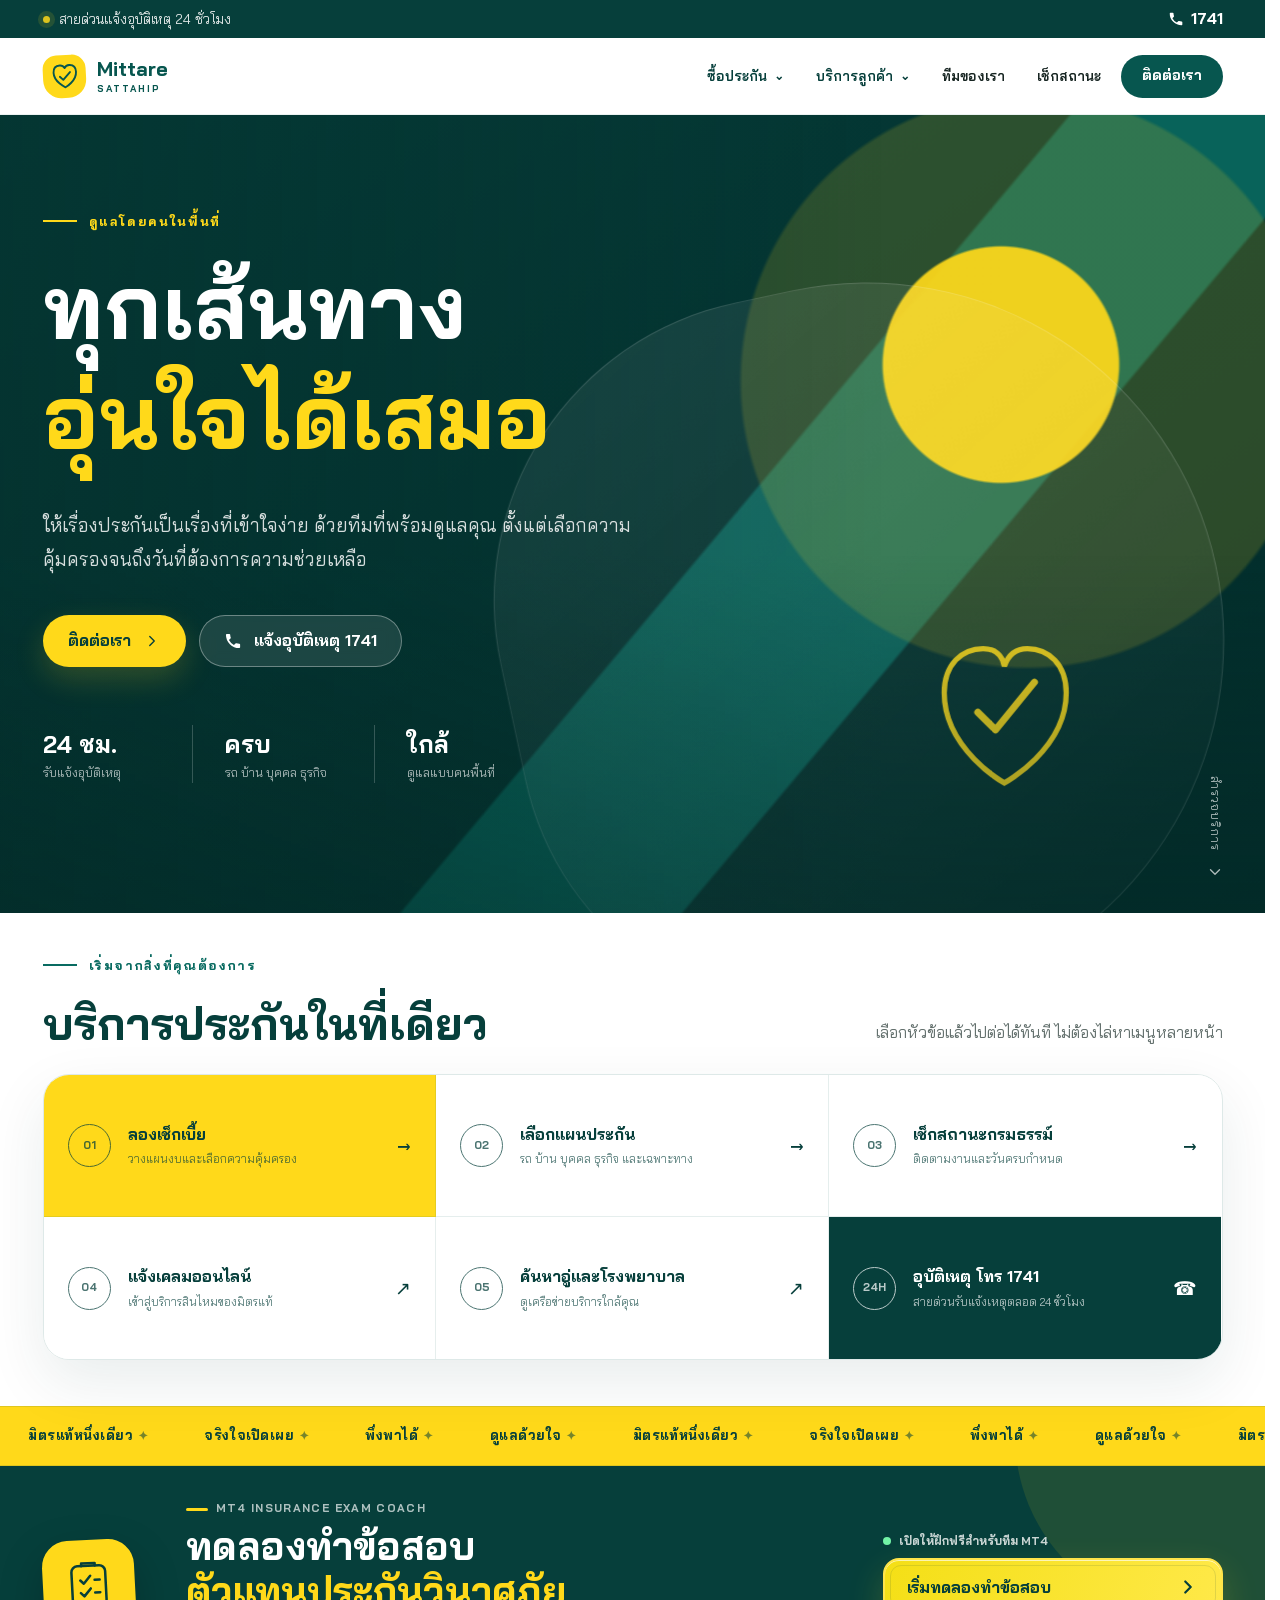
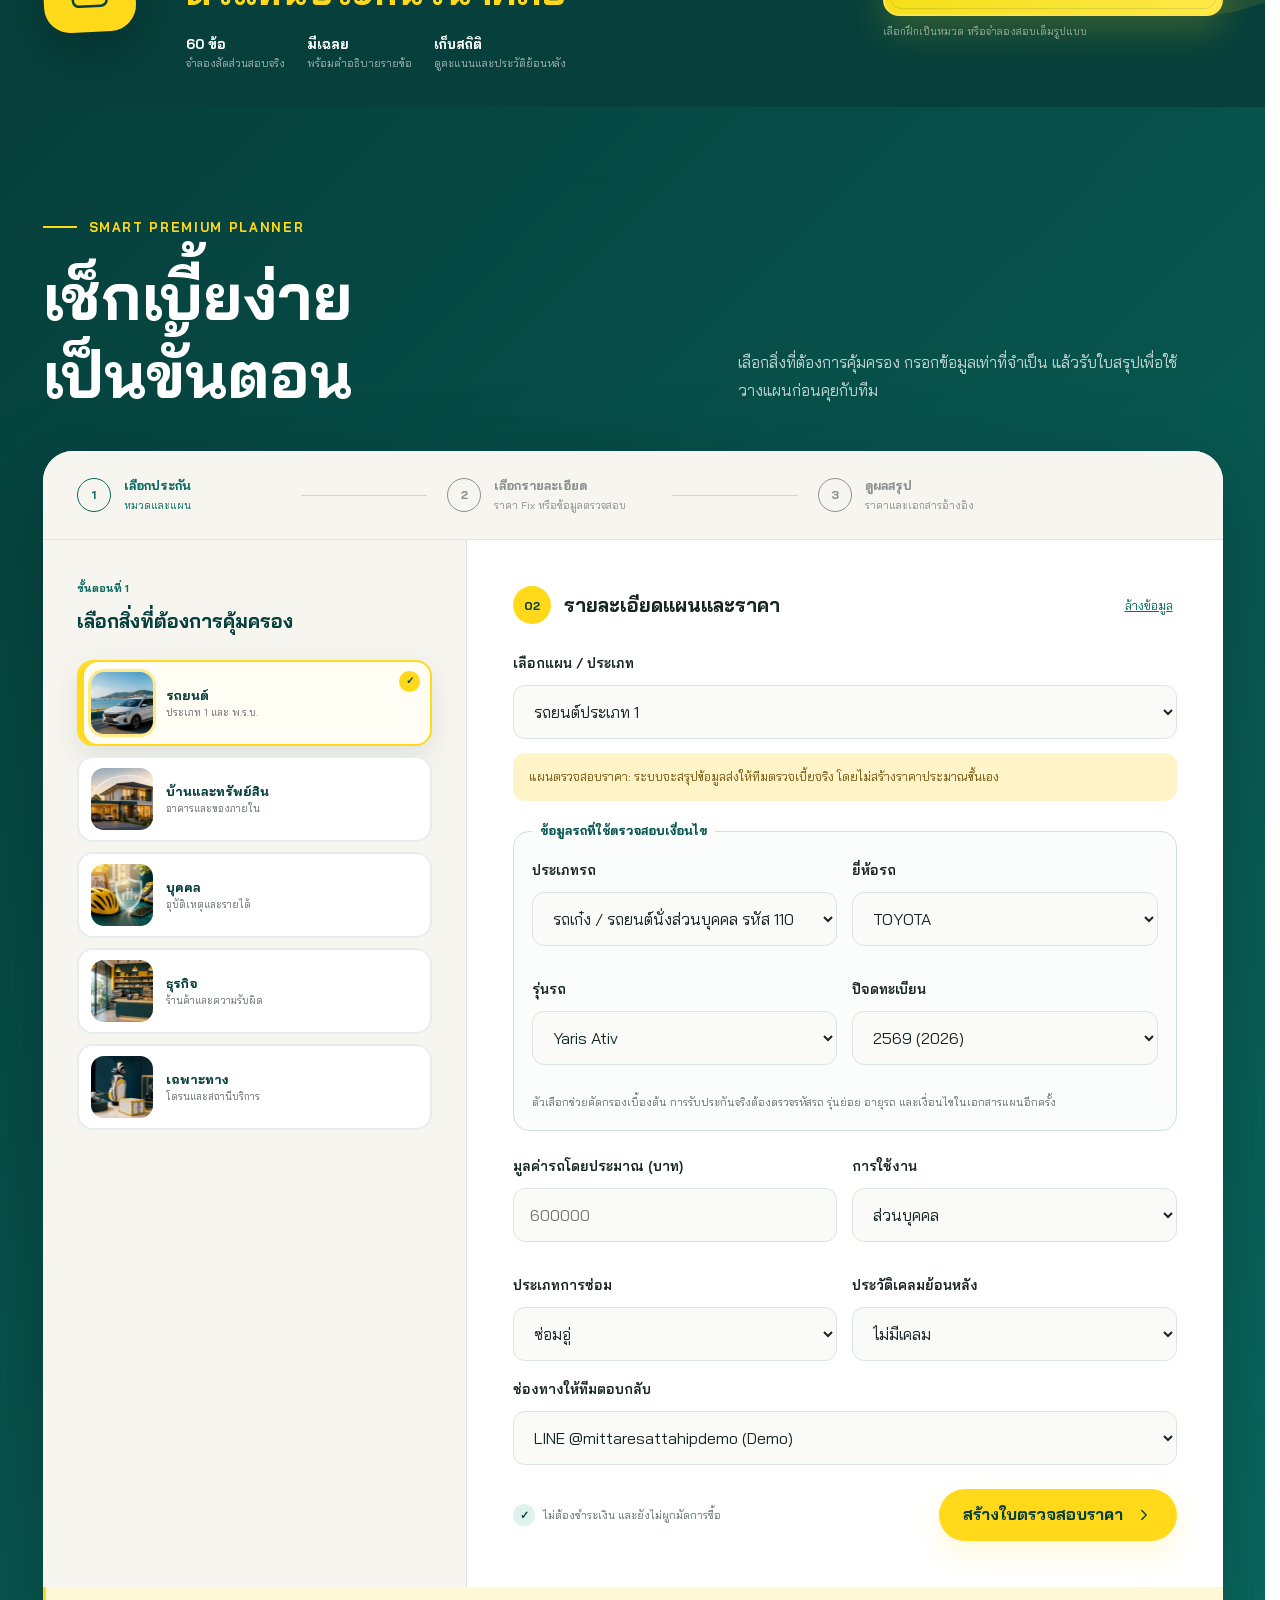
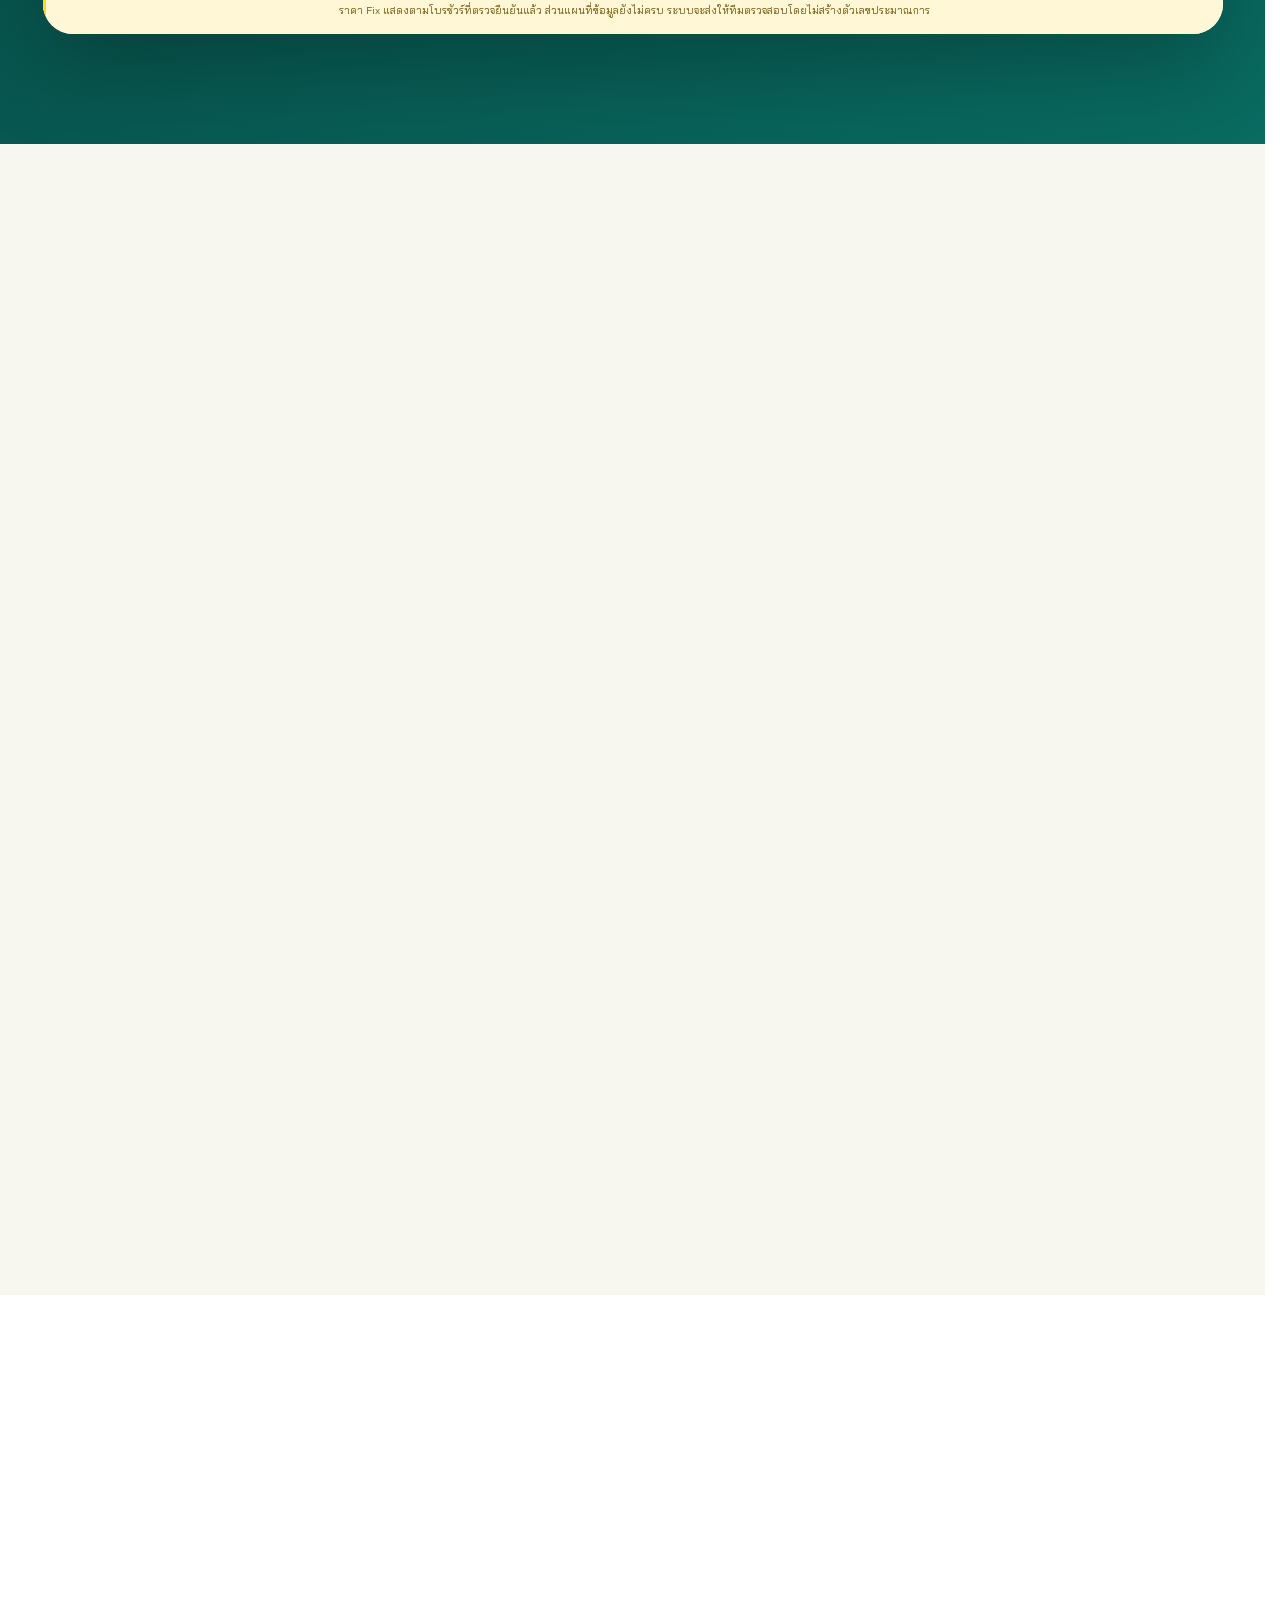
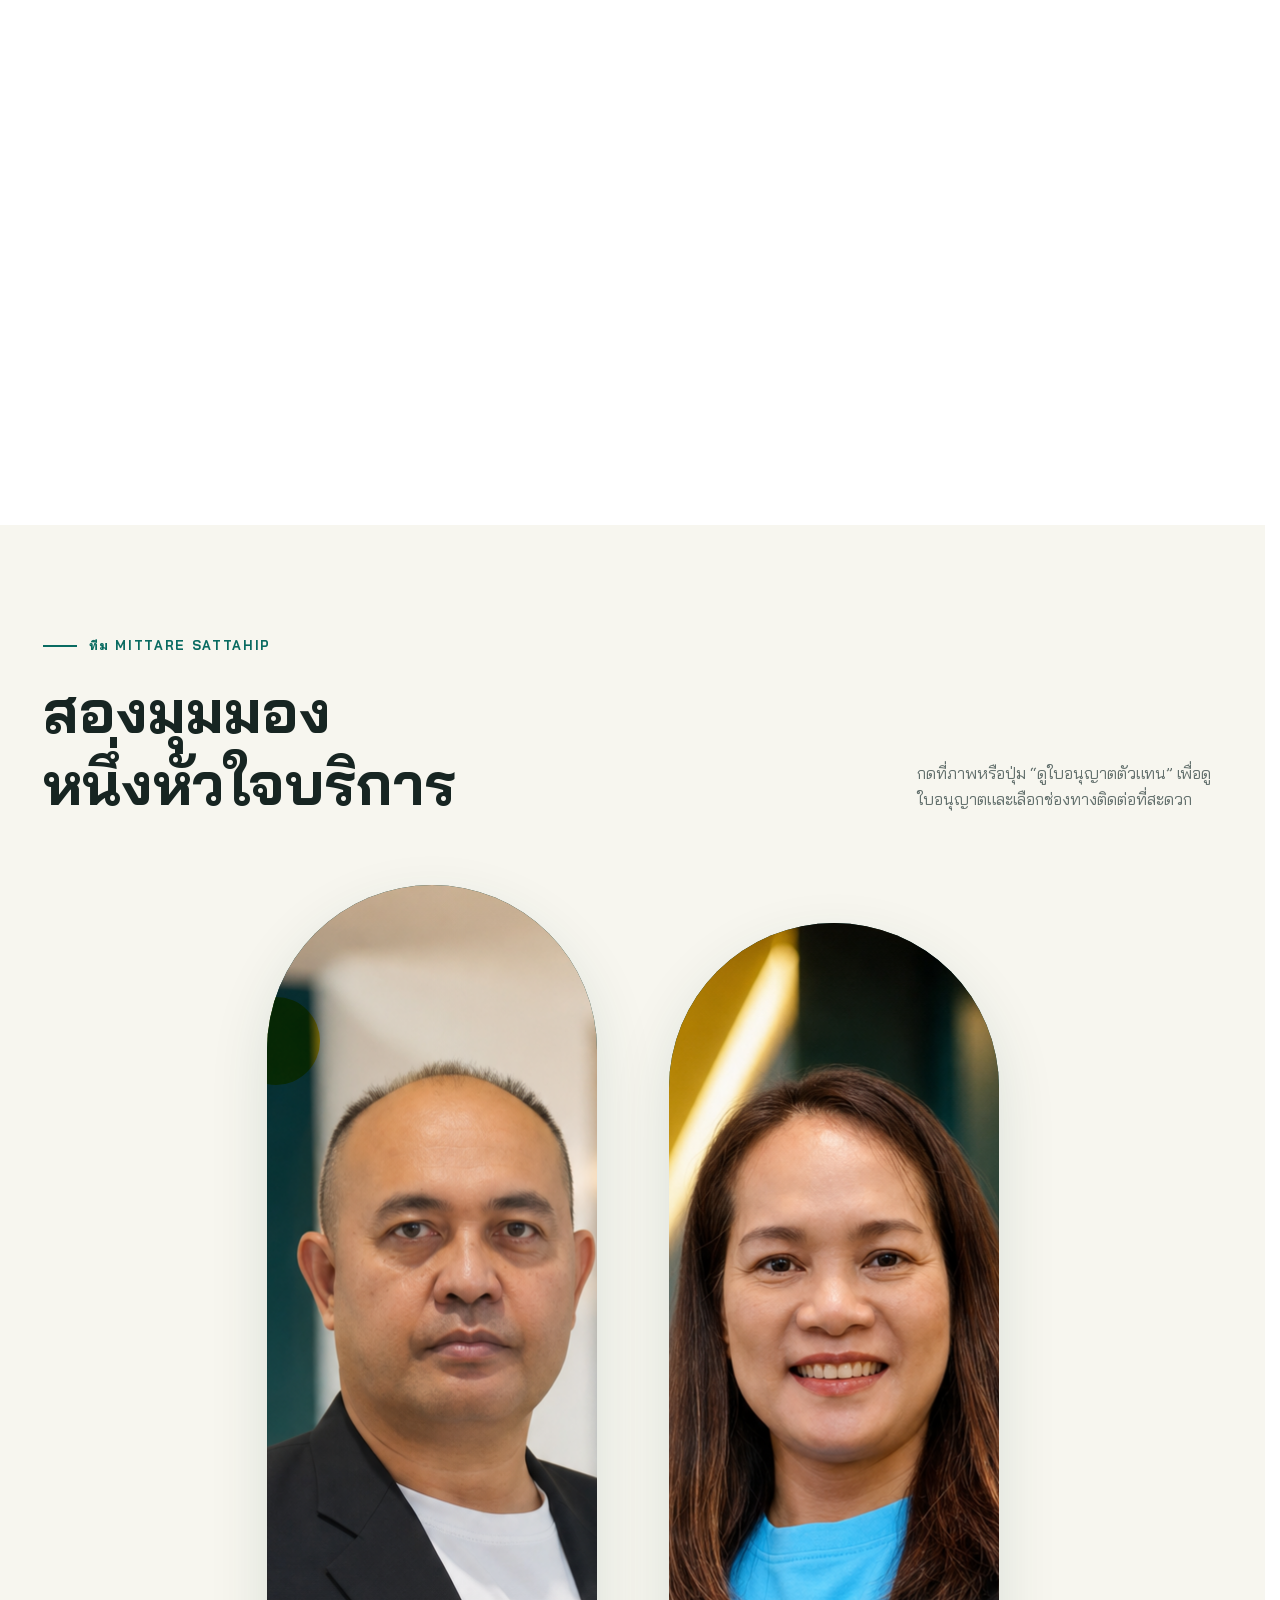
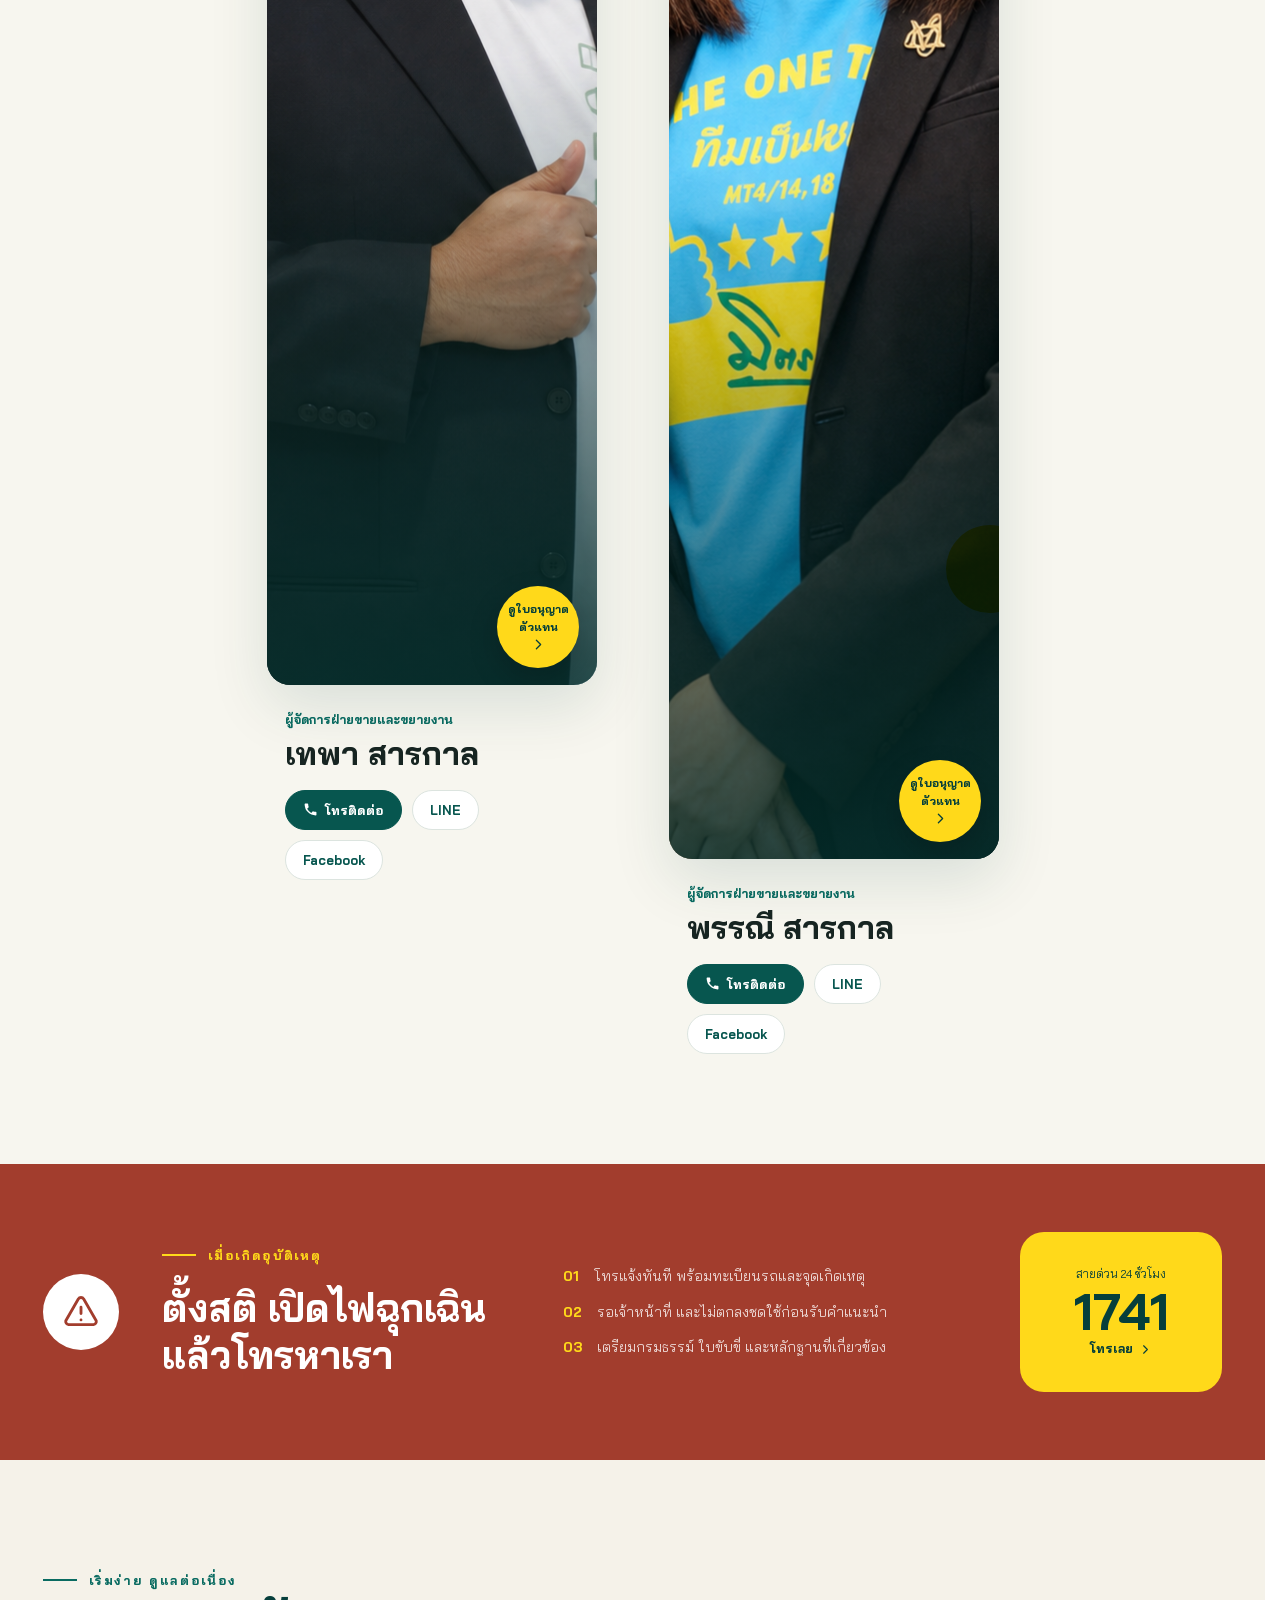
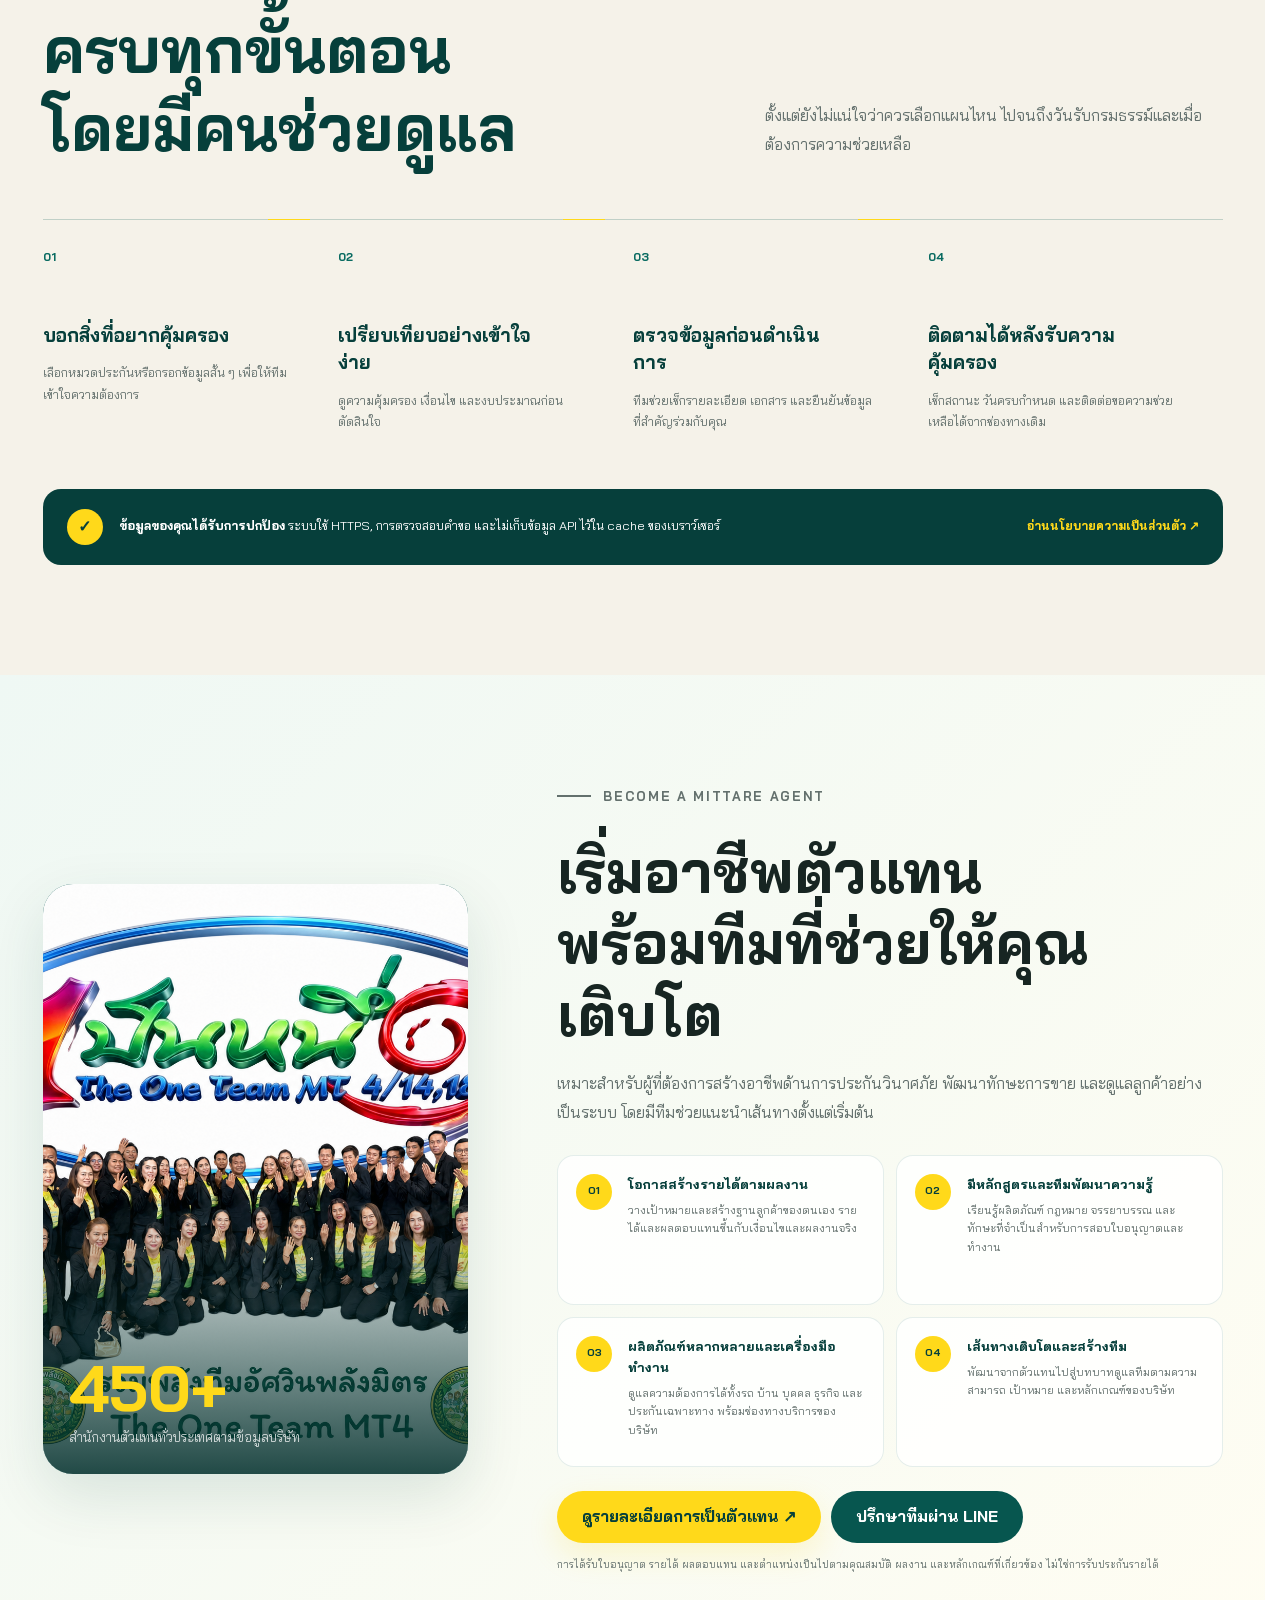
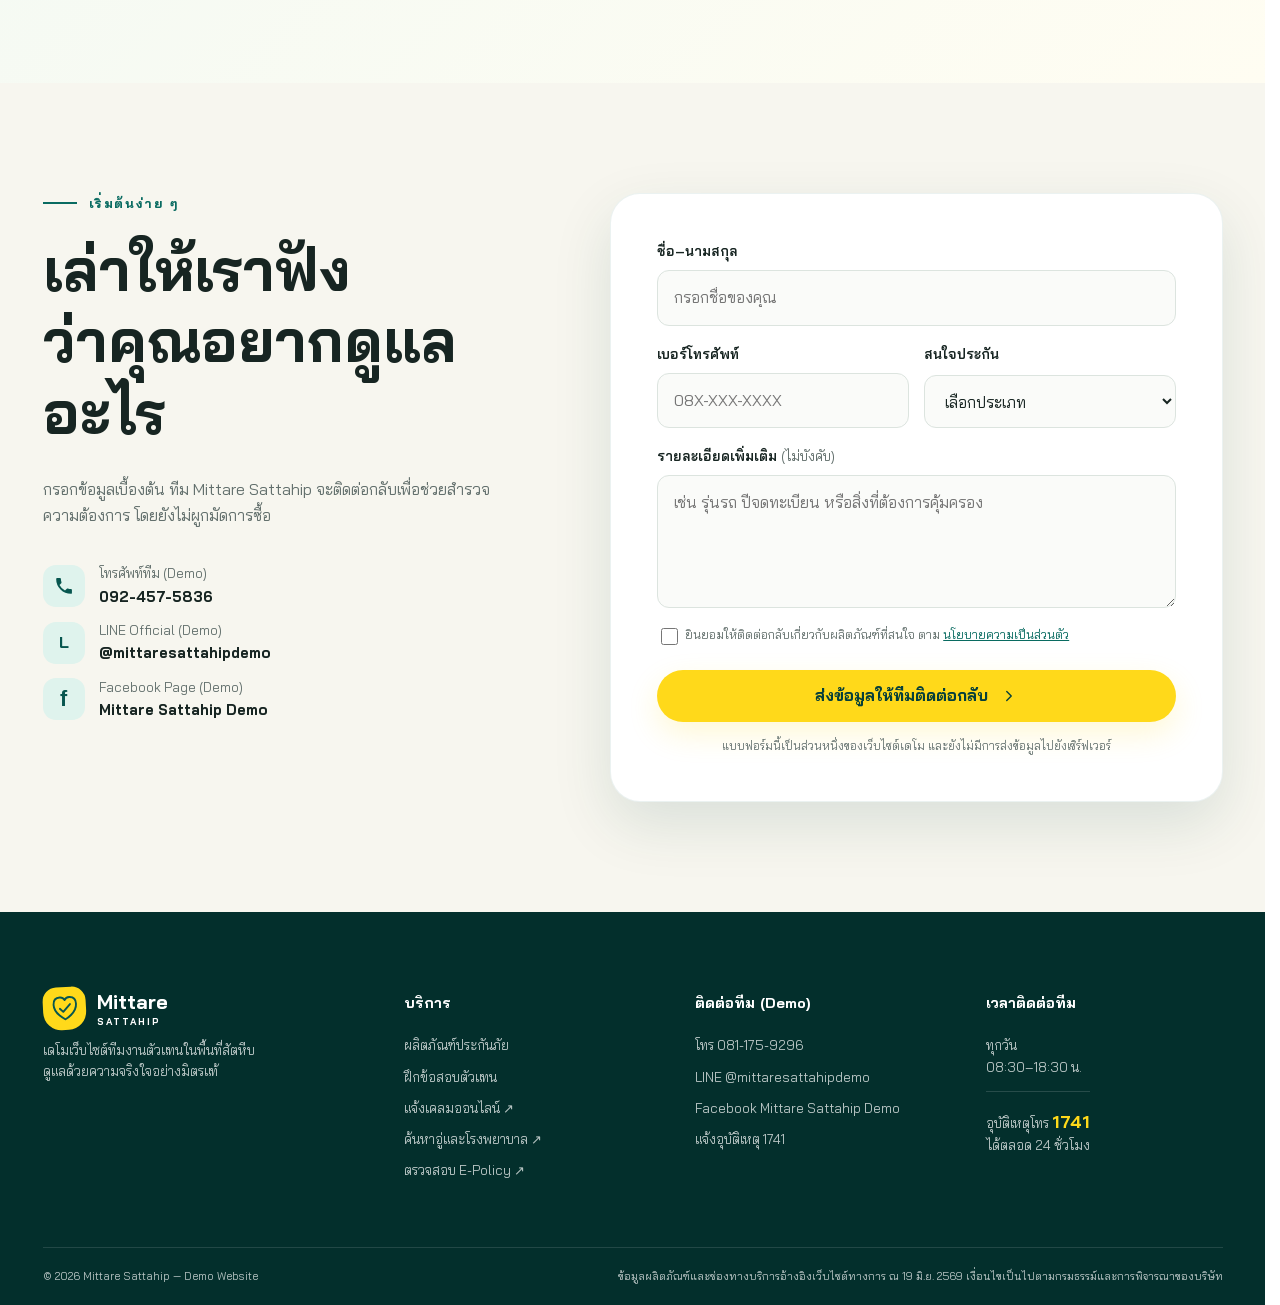
==== commit 9dae57e5: "Redesign premium result experience" ====
--- a/mittare_site/index.html
+++ b/mittare_site/index.html
@@ -653,32 +653,50 @@
   <dialog class="premium-dialog" id="premium-dialog" aria-labelledby="summary-title">
     <div class="premium-summary" id="premium-summary">
       <header class="summary-header">
-        <div>
-          <p>MITTARE SATTAHIP</p>
-          <h2 id="summary-title">ใบสรุปงบประกันเบื้องต้น</h2>
+        <div class="summary-header__title">
+          <span class="summary-header__icon" aria-hidden="true">✓</span>
+          <div>
+            <p>YOUR COVERAGE RESULT</p>
+            <h2 id="summary-title">ผลลัพธ์แผนที่คุณเลือก</h2>
+          </div>
         </div>
         <button class="dialog-close summary-close" type="button" aria-label="ปิดหน้าต่าง">×</button>
       </header>
       <div class="summary-meta">
-        <span>เลขที่เอกสาร <strong id="summary-number"></strong></span>
-        <span>วันที่ <strong id="summary-date"></strong></span>
-      </div>
-      <div class="summary-details" id="summary-details"></div>
-      <section class="summary-coverage" id="summary-coverage" hidden></section>
+        <span>รหัสผลลัพธ์ <strong id="summary-number"></strong></span>
+        <span>อัปเดต <strong id="summary-date"></strong></span>
+      </div>
       <div class="summary-price">
+        <span class="summary-status-badge" id="summary-status-badge"></span>
         <span id="summary-price-label">เบี้ยประกันรวม</span>
         <strong id="summary-price"></strong>
         <small id="summary-price-caption"></small>
       </div>
+      <div class="summary-insight" id="summary-insight"></div>
+      <section class="summary-section">
+        <div class="summary-section__heading"><span>ข้อมูลที่เลือก</span><small>ตรวจทานก่อนดำเนินการ</small></div>
+        <div class="summary-details" id="summary-details"></div>
+      </section>
+      <section class="summary-coverage" id="summary-coverage" hidden></section>
       <div class="summary-source" id="summary-source"></div>
-      <div class="summary-notes">
-        <h3>หมายเหตุสำคัญ</h3>
-        <p>เอกสารนี้ไม่ใช่กรมธรรม์หรือใบเสนอราคา เบี้ยและความคุ้มครองจริงขึ้นกับข้อมูลรถ ผู้ขับขี่ ทุนประกัน เงื่อนไข และการพิจารณารับประกันภัยของบริษัท</p>
-      </div>
+      <div class="summary-next-steps">
+        <span>ขั้นตอนถัดไป</span>
+        <ol>
+          <li><b>1</b><p><strong>ตรวจรายละเอียด</strong><small>เช็กข้อมูลรถและความคุ้มครอง</small></p></li>
+          <li><b>2</b><p><strong>คุยกับทีม</strong><small>ยืนยันเงื่อนไขรับประกัน</small></p></li>
+          <li><b>3</b><p><strong>ตัดสินใจเมื่อพร้อม</strong><small>ยังไม่มีการผูกมัดหรือชำระเงิน</small></p></li>
+        </ol>
+      </div>
+      <div class="summary-actions">
+        <button class="button button--outline" id="summary-edit" type="button">← กลับไปแก้ตัวเลือก</button>
+        <button class="button button--outline" id="summary-brochure" type="button">เปิดโบรชัวร์</button>
+        <a class="button button--primary" href="https://line.me/R/ti/p/@mittaresattahipdemo" target="_blank" rel="noopener">คุยกับทีมผ่าน LINE</a>
+      </div>
+      <p class="summary-disclaimer">ผลลัพธ์นี้ช่วยเปรียบเทียบเบื้องต้น ไม่ใช่กรมธรรม์หรือข้อเสนอขาย ความคุ้มครองจริงขึ้นกับเอกสารแผน ข้อมูลรถ และการพิจารณารับประกันของบริษัท</p>
       <footer class="summary-footer">
         <div>
-          <strong>Mittare Sattahip</strong>
-          <span>สอบถามทีม Demo 081-175-9296 · LINE @mittaresattahipdemo · แจ้งอุบัติเหตุ 1741</span>
+          <strong>ต้องการเก็บผลลัพธ์นี้ไว้?</strong>
+          <span>ดาวน์โหลดเป็น PDF เพื่อเปรียบเทียบหรือส่งให้ทีมตรวจสอบต่อ</span>
         </div>
         <button class="button button--dark" id="export-pdf" type="button">
           Export เป็น PDF
--- a/mittare_site/styles.css
+++ b/mittare_site/styles.css
@@ -1852,7 +1852,7 @@
 .coverage-table thead th { color: var(--muted); background: #f5f8f6; font-size: .65rem; }
 .coverage-table tbody th { width: 58%; color: var(--ink); font-weight: 700; }
 .coverage-table tbody td { color: var(--green-900); font-weight: 800; }
-.summary-coverage { margin-bottom: 22px; overflow: hidden; border: 1px solid var(--line); border-radius: 15px; }
+.summary-coverage { margin-top: 16px; overflow: hidden; background: var(--white); border: 1px solid var(--line); border-radius: 15px; }
 .premium-form-panel,
 .premium-form-panel > *,
 .form-grid > *,
@@ -1994,27 +1994,53 @@
 .document-nav--previous { left: 24px; }
 .document-nav--next { right: 24px; }
 
-.premium-dialog { width: min(820px, calc(100% - 30px)); max-height: calc(100vh - 30px); overflow-y: auto; color: var(--ink); background: var(--white); border-radius: 24px; }
-.premium-summary { padding: clamp(25px, 5vw, 55px); }
-.summary-header { display: flex; justify-content: space-between; gap: 25px; padding-bottom: 26px; border-bottom: 4px solid var(--green-900); }
-.summary-header p { margin: 0 0 5px; color: var(--green-800); font-size: .73rem; font-weight: 800; letter-spacing: .18em; }
-.summary-header h2 { margin: 0; font-size: clamp(1.75rem, 4vw, 2.8rem); line-height: 1.1; }
+.premium-dialog { width: min(900px, calc(100% - 30px)); max-height: calc(100vh - 30px); overflow-y: auto; color: var(--ink); background: #f7faf8; border-radius: 28px; }
+.premium-summary { padding: clamp(22px, 4vw, 44px); }
+.summary-header { display: flex; align-items: center; justify-content: space-between; gap: 25px; padding-bottom: 20px; }
+.summary-header__title { display: flex; gap: 14px; align-items: center; }
+.summary-header__icon { display: grid; width: 48px; height: 48px; flex: 0 0 auto; color: var(--green-950); background: var(--yellow); border-radius: 50%; place-items: center; font-size: 1.25rem; font-weight: 900; box-shadow: 0 9px 24px rgba(255,217,26,.28); }
+.summary-header p { margin: 0 0 4px; color: var(--green-800); font-size: .66rem; font-weight: 900; letter-spacing: .14em; }
+.summary-header h2 { margin: 0; font-size: clamp(1.65rem, 4vw, 2.55rem); line-height: 1.18; }
 .summary-close { position: static; flex: 0 0 auto; }
-.summary-meta { display: flex; justify-content: space-between; gap: 20px; padding-block: 18px; color: var(--muted); border-bottom: 1px solid var(--line); font-size: .78rem; }
+.summary-meta { display: flex; flex-wrap: wrap; justify-content: space-between; gap: 8px 20px; padding: 10px 14px; margin-bottom: 16px; color: var(--muted); background: var(--white); border: 1px solid var(--line); border-radius: 12px; font-size: .7rem; }
 .summary-meta strong { color: var(--ink); }
-.summary-details { display: grid; grid-template-columns: repeat(2, 1fr); gap: 1px; margin-block: 25px; overflow: hidden; background: var(--line); border: 1px solid var(--line); border-radius: 15px; }
-.summary-details div { padding: 18px; background: var(--white); }
+.summary-section { margin-top: 20px; }
+.summary-section__heading { display: flex; justify-content: space-between; gap: 20px; align-items: end; padding: 0 3px 9px; }
+.summary-section__heading span { color: var(--green-950); font-size: .88rem; font-weight: 900; }
+.summary-section__heading small { color: var(--muted); font-size: .65rem; }
+.summary-details { display: grid; grid-template-columns: repeat(2, 1fr); gap: 10px; margin: 0; }
+.summary-details div { padding: 15px 16px; background: var(--white); border: 1px solid var(--line); border-radius: 13px; }
 .summary-details span { display: block; color: var(--muted); font-size: .72rem; }
-.summary-details strong { font-size: .98rem; }
-.summary-price { display: grid; padding: 28px; color: var(--white); background: var(--green-900); border-radius: 18px; text-align: center; }
-.summary-price span { font-size: .85rem; }
-.summary-price strong { color: var(--yellow); font-size: clamp(2.3rem, 7vw, 4rem); line-height: 1.25; }
-.summary-price small { color: rgba(255,255,255,.65); }
+.summary-details strong { display: block; margin-top: 2px; font-size: .9rem; }
+.summary-price { position: relative; display: grid; min-height: 210px; padding: 30px; overflow: hidden; color: var(--white); background: linear-gradient(135deg, #07564f, #063f3b); border-radius: 23px; text-align: left; align-content: center; isolation: isolate; }
+.summary-price::before,
+.summary-price::after { position: absolute; z-index: -1; content: ""; border: 1px solid rgba(255,255,255,.13); border-radius: 50%; }
+.summary-price::before { top: -90px; right: -20px; width: 270px; height: 270px; }
+.summary-price::after { right: 90px; bottom: -120px; width: 210px; height: 210px; }
+.summary-status-badge { justify-self: start; padding: 6px 11px; margin-bottom: 14px; color: var(--green-950); background: var(--yellow); border-radius: 999px; font-size: .66rem !important; font-weight: 900; }
+.summary-price > span:not(.summary-status-badge) { font-size: .78rem; }
+.summary-price strong { color: var(--yellow); font-size: clamp(2.5rem, 8vw, 4.8rem); line-height: 1.18; }
+.summary-price small { max-width: 650px; margin-top: 5px; color: rgba(255,255,255,.72); line-height: 1.55; }
+.premium-summary[data-result-type="review"] .summary-price { background: linear-gradient(135deg, #67520c, #3f350f); }
+.premium-summary[data-result-type="official"] .summary-status-badge { background: #bdebdc; }
+.summary-insight { display: grid; grid-template-columns: auto 1fr; gap: 4px 14px; padding: 15px 17px; margin-top: 12px; color: var(--green-900); background: #e8f6f0; border-radius: 14px; }
+.summary-insight::before { display: grid; width: 28px; height: 28px; grid-row: 1 / 3; content: "i"; color: var(--white); background: var(--green-800); border-radius: 50%; place-items: center; font-weight: 900; }
+.summary-insight strong { font-size: .77rem; }
+.summary-insight span { color: var(--muted); font-size: .68rem; line-height: 1.6; }
 .summary-source { padding: 14px 17px; margin-top: 15px; color: var(--muted); background: var(--green-100); border-radius: 12px; font-size: .7rem; }
 .summary-source a { color: var(--green-800); font-weight: 700; text-decoration: underline; }
-.summary-notes { padding: 18px 20px; margin-top: 22px; background: var(--cream); border-radius: 13px; }
-.summary-notes h3 { margin: 0 0 5px; font-size: .85rem; }
-.summary-notes p { margin: 0; color: var(--muted); font-size: .72rem; }
+.summary-next-steps { padding: 18px; margin-top: 16px; background: var(--white); border: 1px solid var(--line); border-radius: 16px; }
+.summary-next-steps > span { display: block; margin-bottom: 11px; color: var(--green-950); font-size: .78rem; font-weight: 900; }
+.summary-next-steps ol { display: grid; padding: 0; margin: 0; grid-template-columns: repeat(3, 1fr); gap: 10px; list-style: none; }
+.summary-next-steps li { display: grid; padding: 12px; grid-template-columns: 29px 1fr; gap: 9px; background: #f6f8f6; border-radius: 11px; }
+.summary-next-steps b { display: grid; width: 27px; height: 27px; color: var(--green-950); background: var(--yellow); border-radius: 50%; place-items: center; font-size: .62rem; }
+.summary-next-steps p { display: grid; margin: 0; }
+.summary-next-steps strong { font-size: .68rem; }
+.summary-next-steps small { color: var(--muted); font-size: .59rem; line-height: 1.45; }
+.summary-actions { display: flex; flex-wrap: wrap; gap: 9px; margin-top: 16px; }
+.button--outline { color: var(--green-900); background: transparent; border: 1px solid #b7cbc4; }
+.button--outline:hover { background: var(--white); border-color: var(--green-800); }
+.summary-disclaimer { padding: 0 3px; margin: 14px 0 0; color: var(--muted); font-size: .62rem; line-height: 1.65; }
 .summary-footer { display: flex; align-items: center; justify-content: space-between; gap: 24px; margin-top: 28px; }
 .summary-footer div { display: grid; }
 .summary-footer span { color: var(--muted); font-size: .72rem; }
@@ -2634,6 +2660,21 @@
   .agent-benefits li { min-height: auto; }
   .agent-invitation__actions { display: grid; }
   .agent-invitation__actions .button { width: 100%; }
+  .summary-header__icon { width: 40px; height: 40px; }
+  .summary-price { min-height: 190px; padding: 23px 20px; }
+  .summary-details,
+  .summary-next-steps ol { grid-template-columns: 1fr; }
+  .summary-actions { display: grid; }
+  .summary-actions .button { width: 100%; }
+  .summary-footer { align-items: stretch; flex-direction: column; }
+  .summary-footer .button { width: 100%; }
+}
+
+@media (prefers-reduced-motion: no-preference) {
+  .premium-dialog[open] .summary-price { animation: summary-rise .45s cubic-bezier(.2,.75,.25,1) both; }
+  .premium-dialog[open] .summary-price strong { animation: price-pop .6s .12s cubic-bezier(.2,.8,.2,1) both; }
+  @keyframes summary-rise { from { opacity: 0; transform: translateY(14px); } }
+  @keyframes price-pop { from { opacity: 0; transform: translateY(8px) scale(.96); } }
 }
 
 /* ภาษาไทยต้องมีช่องไฟเต็มเพื่อไม่ให้วรรณยุกต์และหัวตัวอักษรชนกัน */
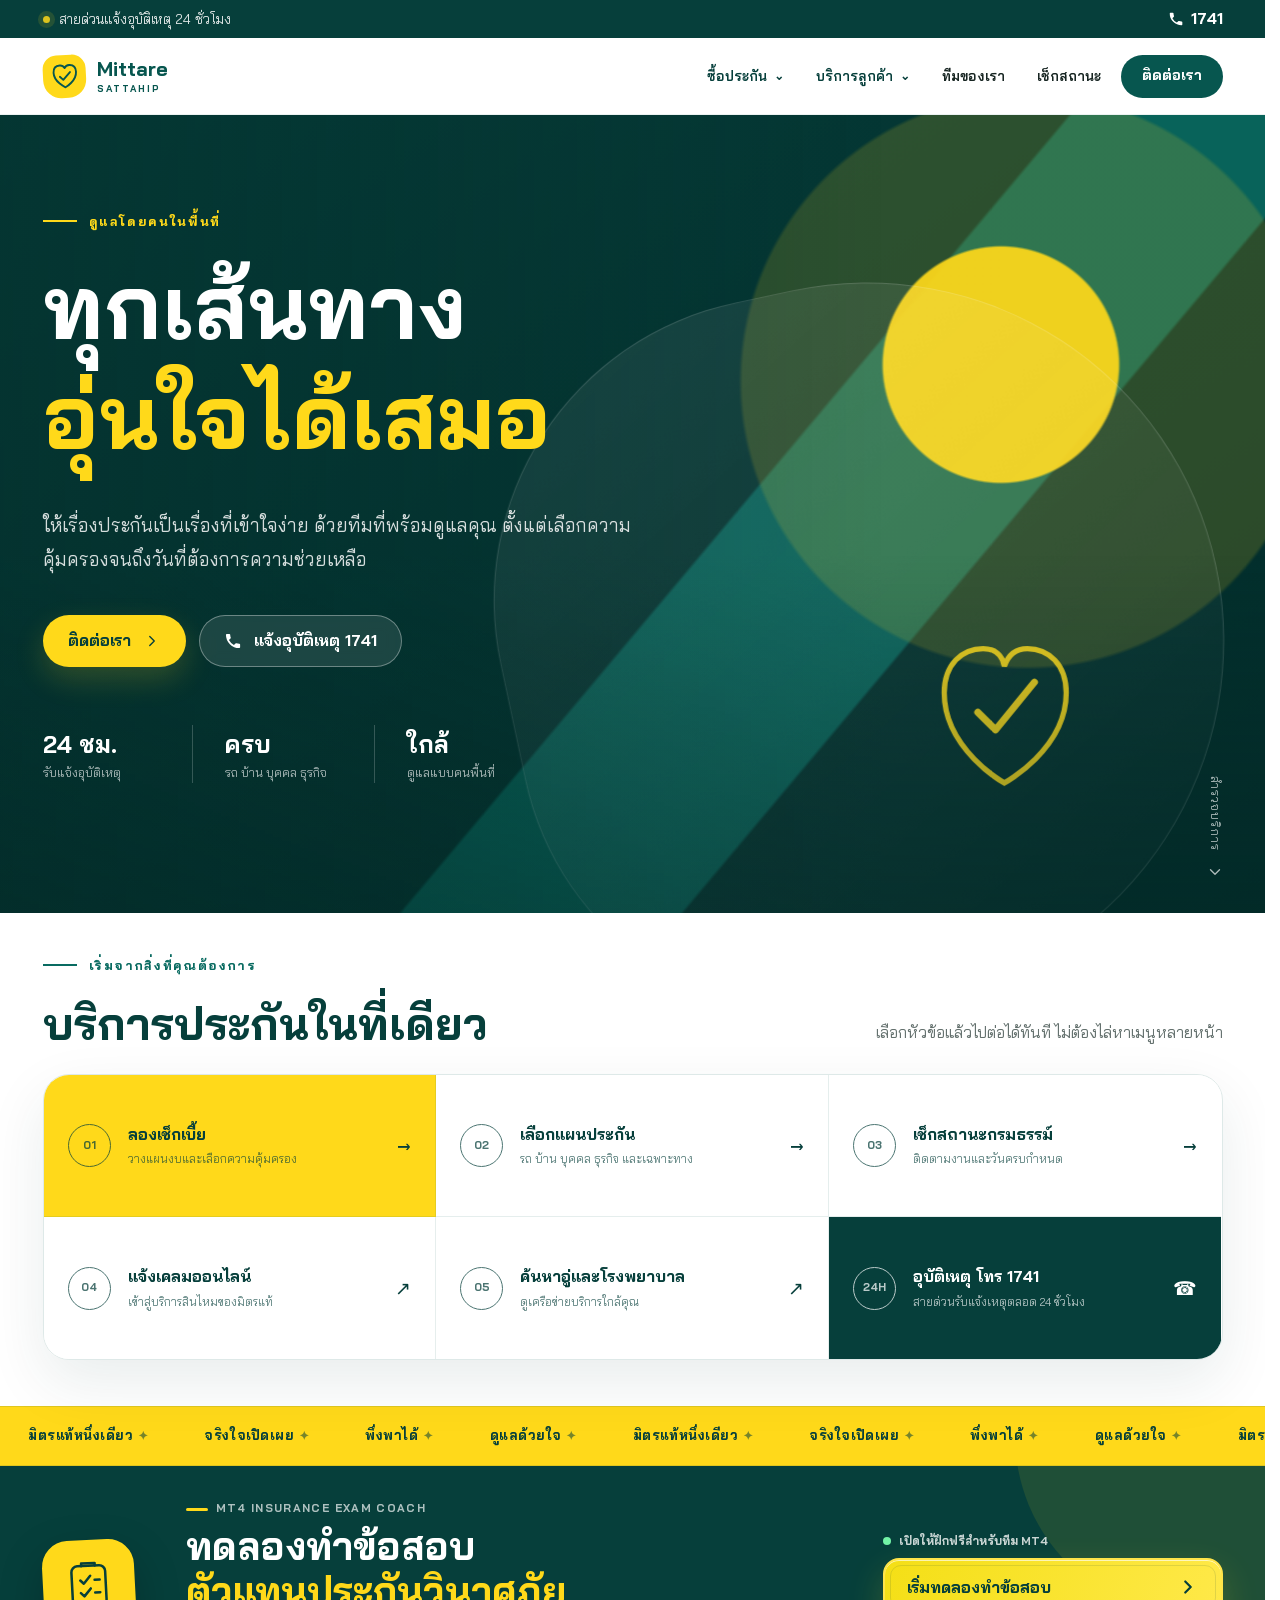
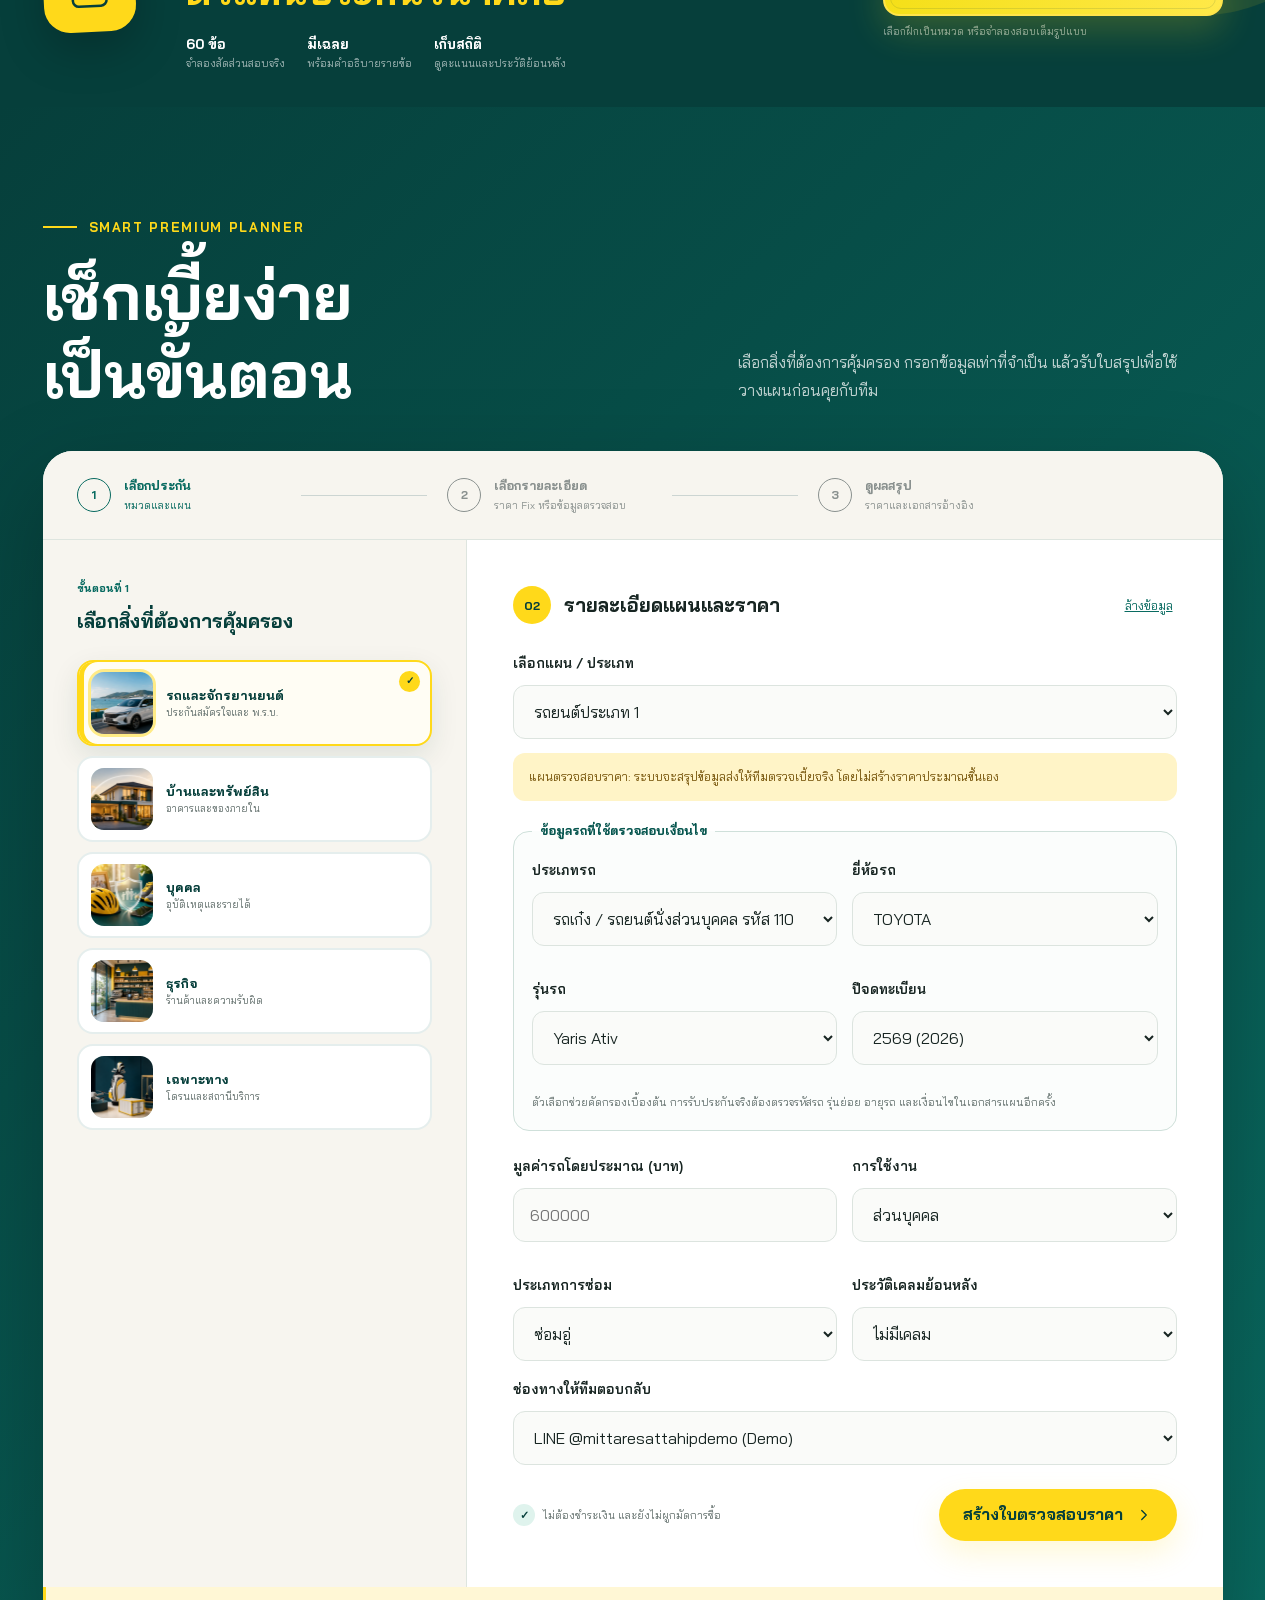
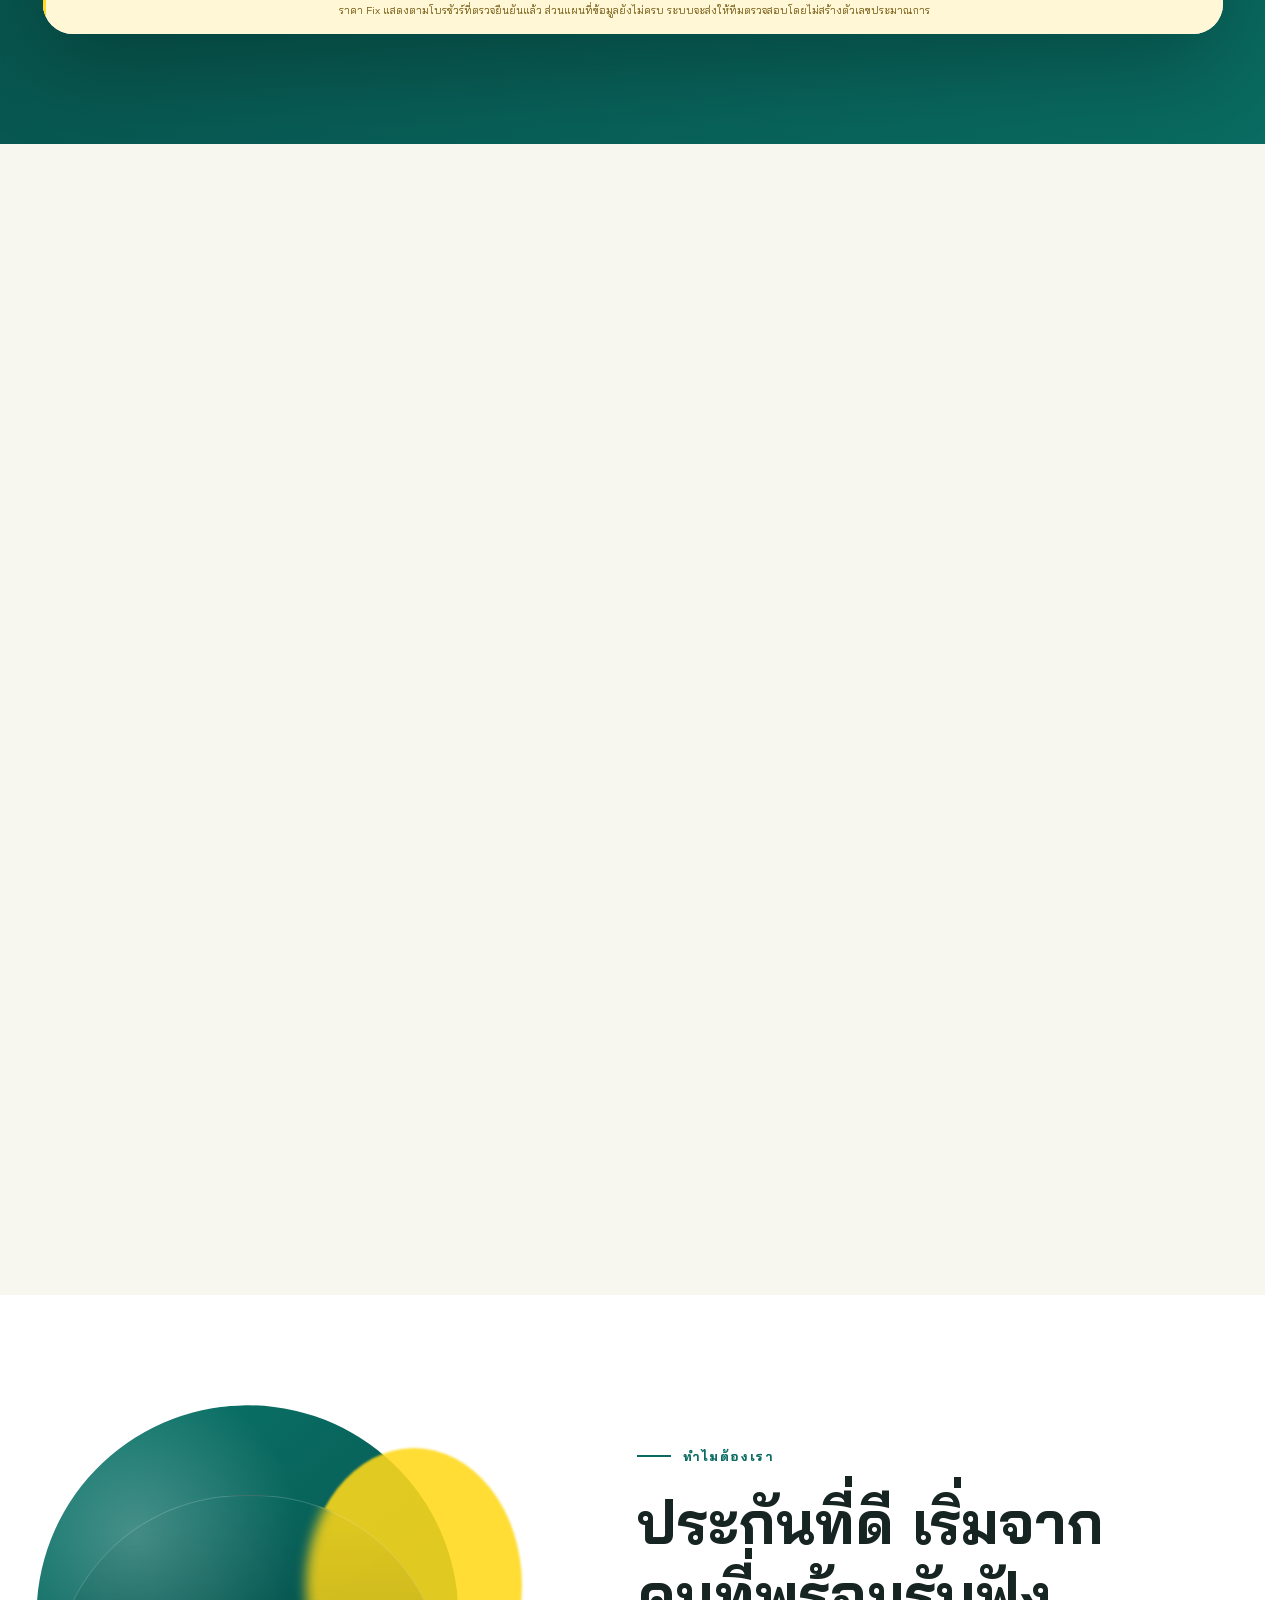
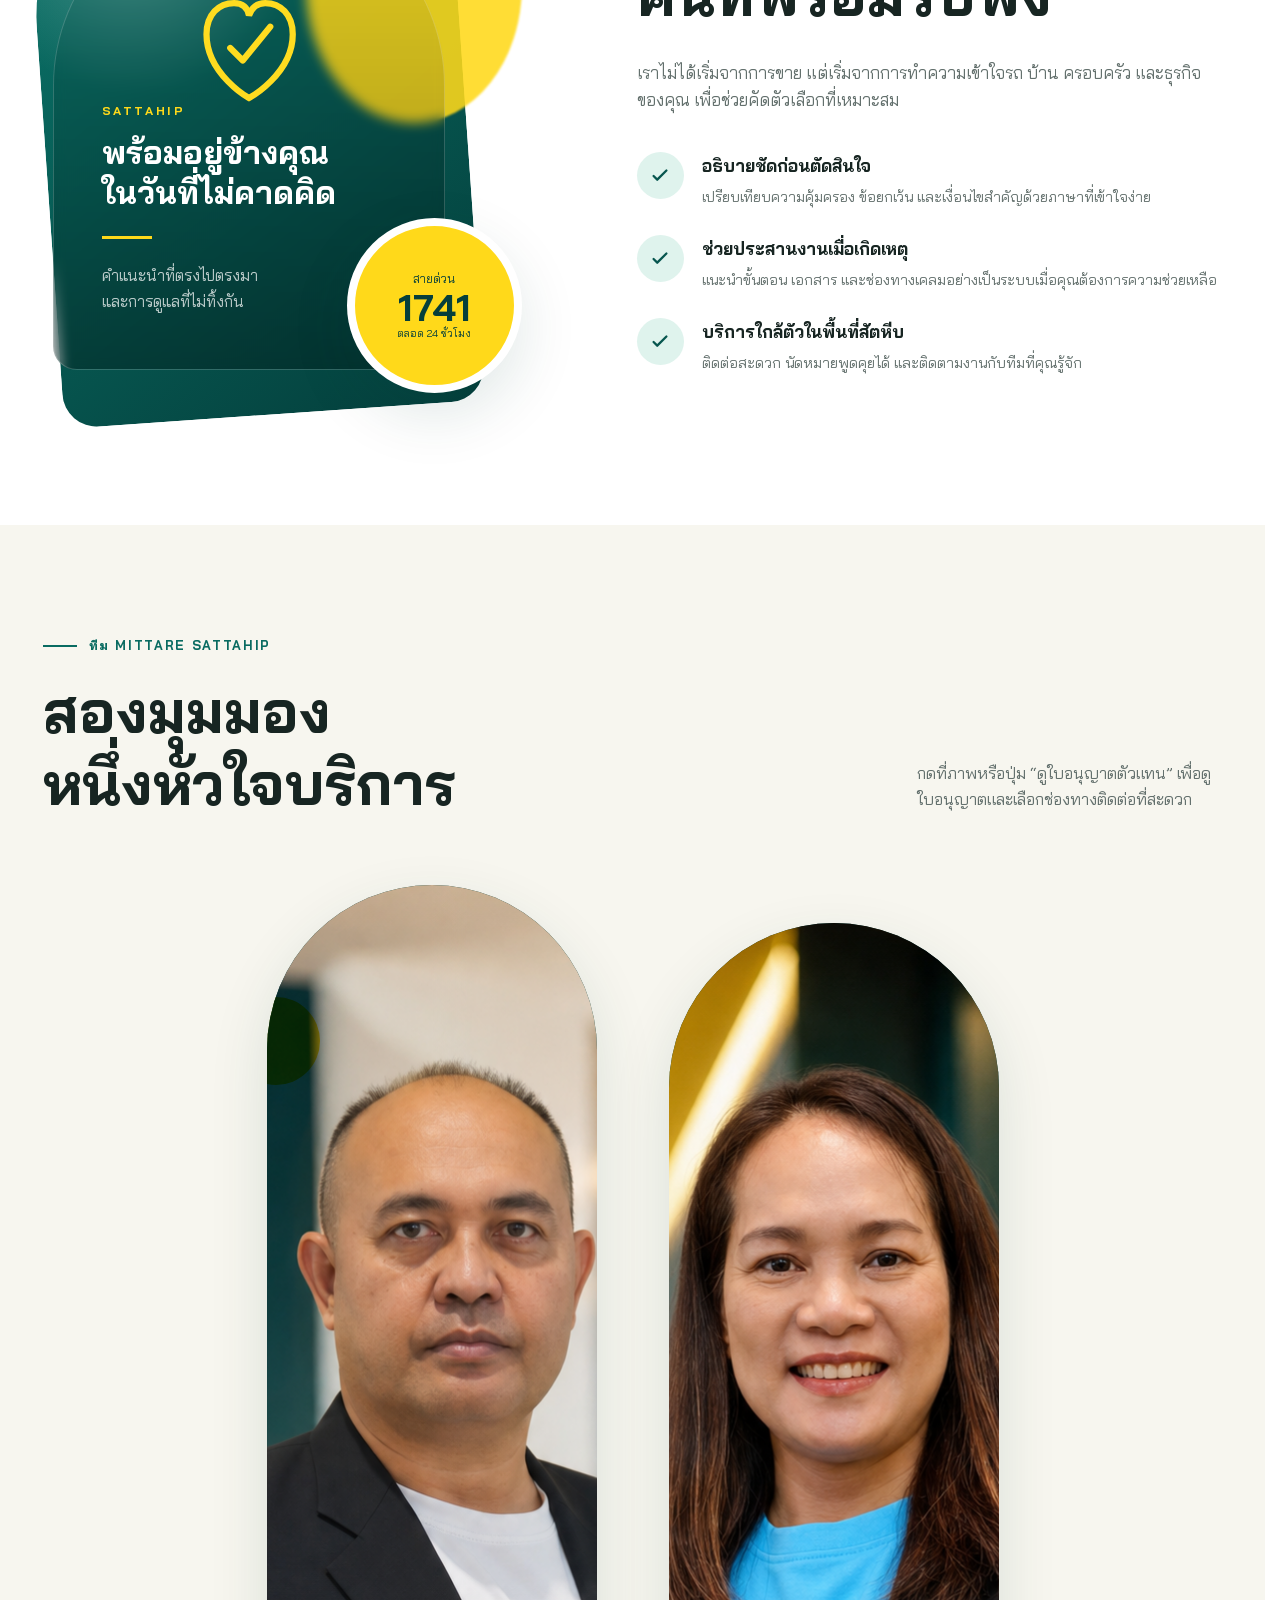
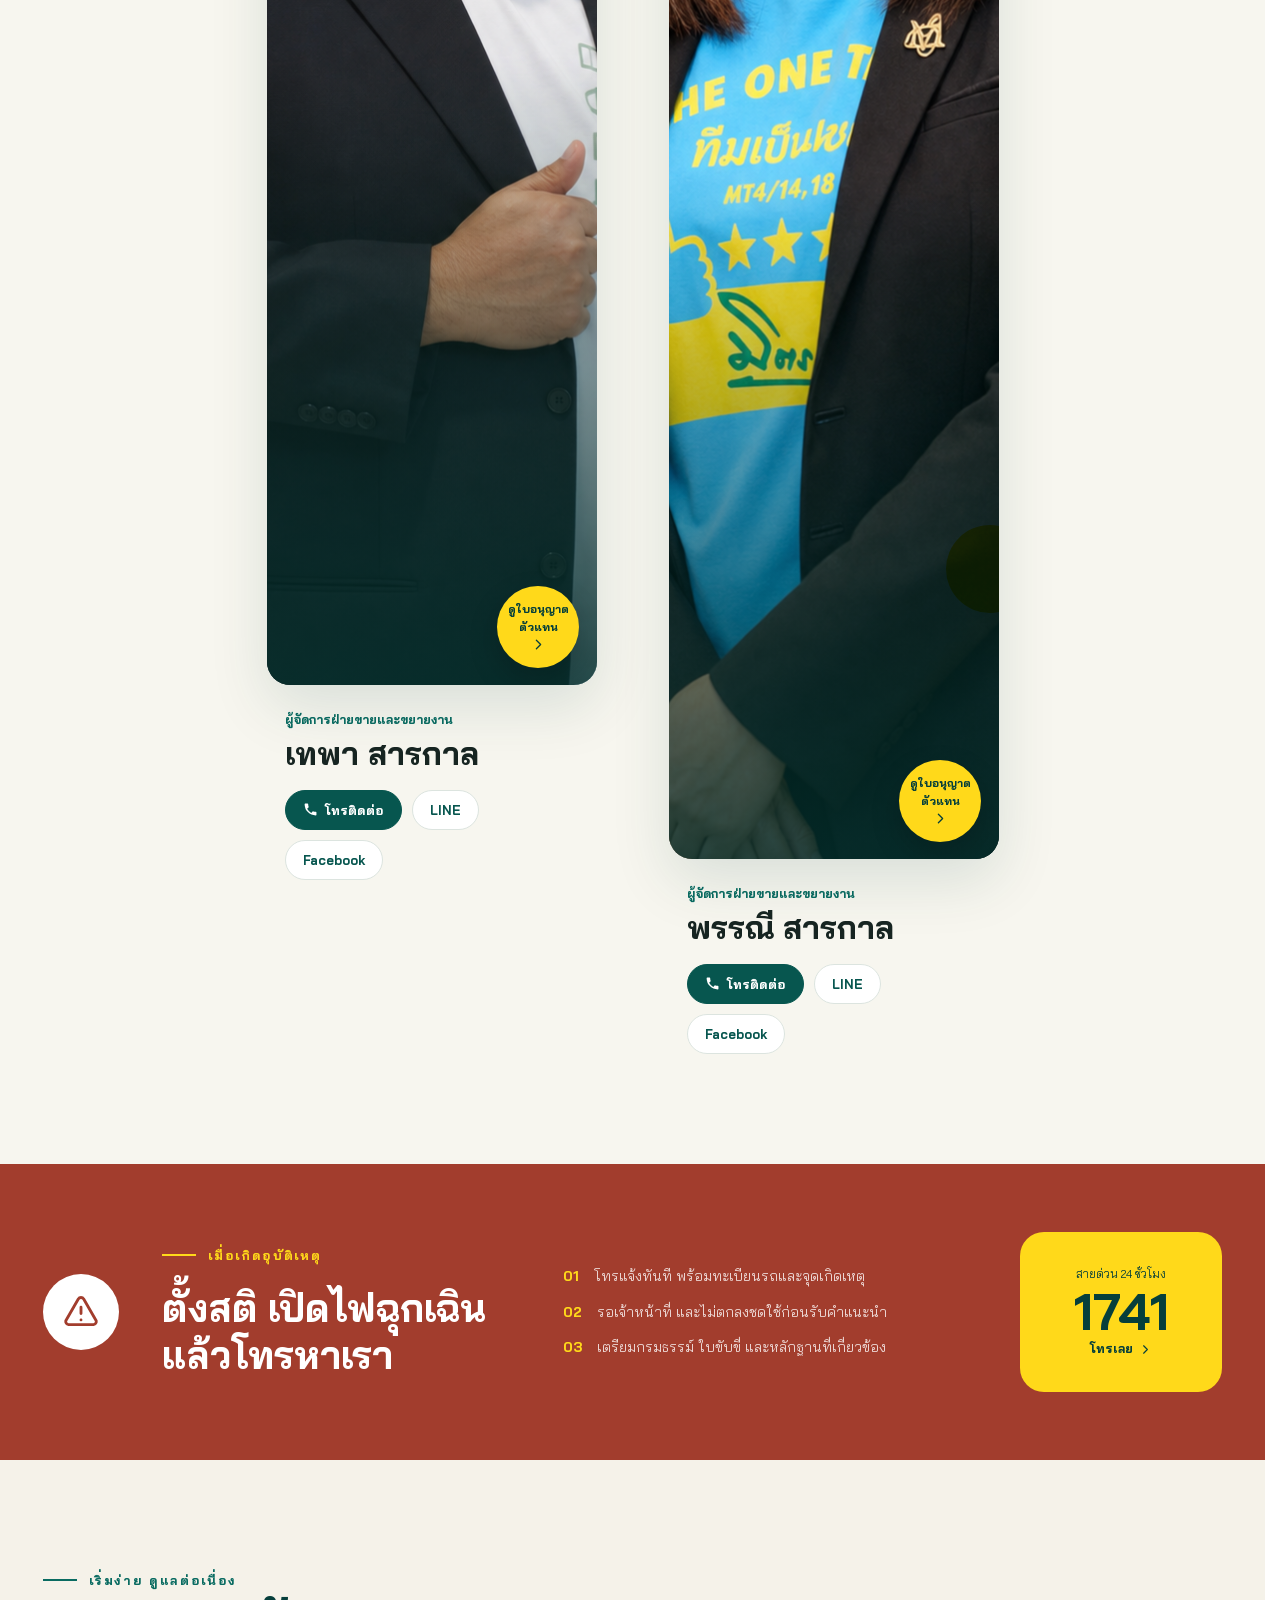
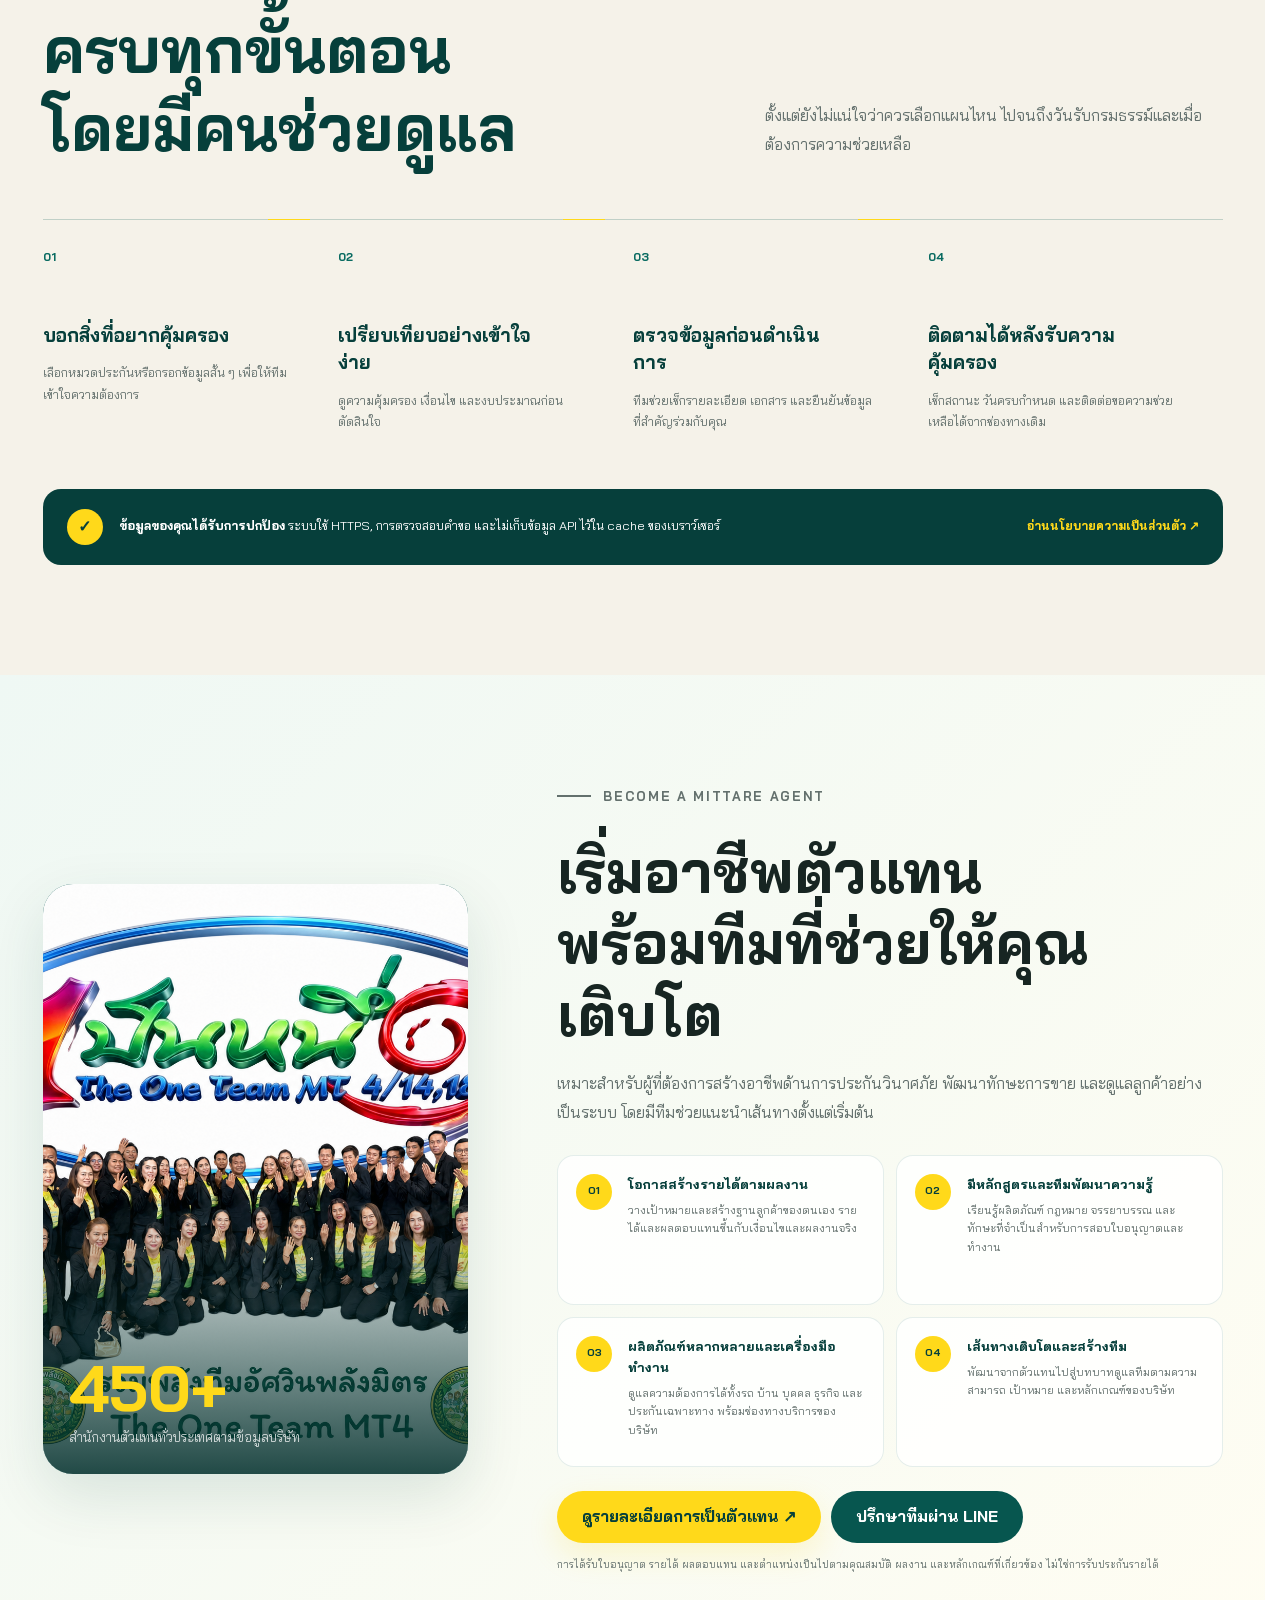
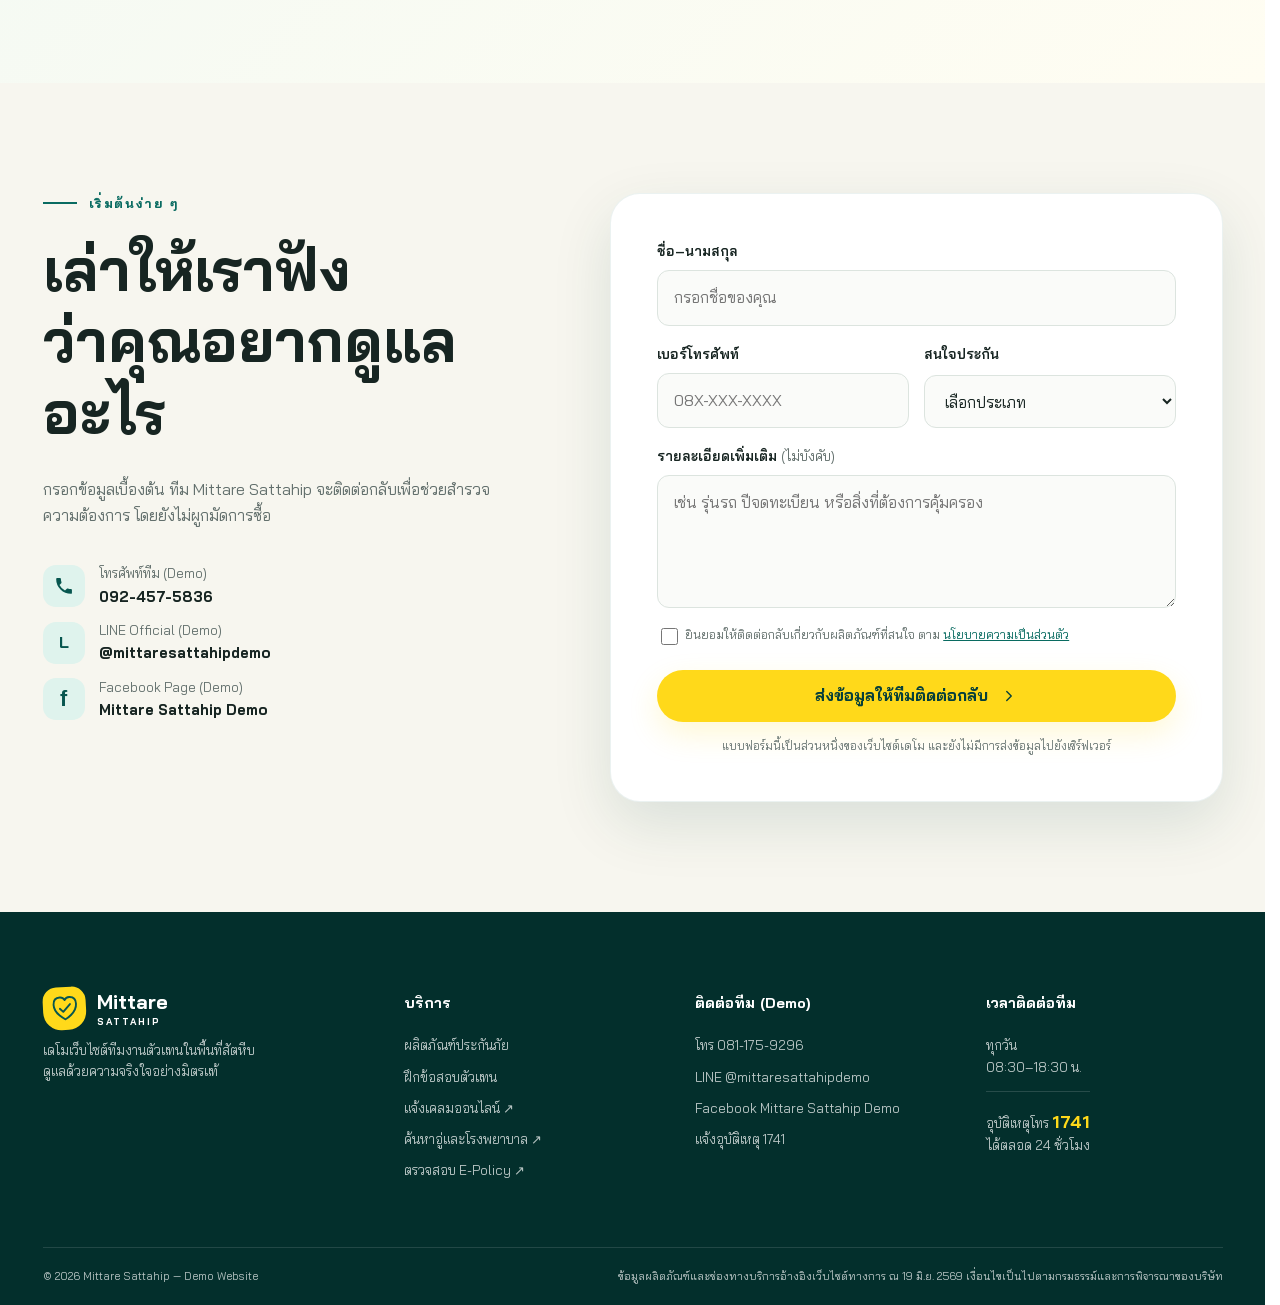
==== commit 322dafec: "Rename motor category to include motorcycles" ====
--- a/mittare_site/index.html
+++ b/mittare_site/index.html
@@ -73,7 +73,7 @@
               <a href="#premium-check">ลองเช็กเบี้ยทันที →</a>
             </div>
             <div class="mega-nav__group">
-              <h3>รถยนต์</h3>
+              <h3>รถยนต์และรถจักรยานยนต์</h3>
               <a href="insurance.html?category=motor&amp;plan=motor-1">ประเภท 1</a>
               <a href="insurance.html?category=motor&amp;plan=motor-2plus">ประเภท 2+</a>
               <a href="insurance.html?category=motor&amp;plan=motor-3plus">ประเภท 3+</a>
@@ -273,7 +273,7 @@
               <small>ขั้นตอนที่ 1</small>
               <h3 id="premium-category-title">เลือกสิ่งที่ต้องการคุ้มครอง</h3>
               <div class="premium-category-cards" role="group" aria-label="หมวดประกัน">
-                <button class="is-active" type="button" data-premium-category="motor"><span class="premium-category-thumb"><img src="assets/insurance-motor.png" alt=""></span><strong>รถยนต์</strong><small>ประเภท 1 และ พ.ร.บ.</small></button>
+                <button class="is-active" type="button" data-premium-category="motor"><span class="premium-category-thumb"><img src="assets/insurance-motor.png" alt=""></span><strong>รถและจักรยานยนต์</strong><small>ประกันสมัครใจและ พ.ร.บ.</small></button>
                 <button type="button" data-premium-category="property"><span class="premium-category-thumb"><img src="assets/insurance-property.png" alt=""></span><strong>บ้านและทรัพย์สิน</strong><small>อาคารและของภายใน</small></button>
                 <button type="button" data-premium-category="personal"><span class="premium-category-thumb"><img src="assets/insurance-personal.png" alt=""></span><strong>บุคคล</strong><small>อุบัติเหตุและรายได้</small></button>
                 <button type="button" data-premium-category="business"><span class="premium-category-thumb"><img src="assets/insurance-business.png" alt=""></span><strong>ธุรกิจ</strong><small>ร้านค้าและความรับผิด</small></button>
@@ -281,7 +281,7 @@
               </div>
               <label class="sr-only" for="premium-category">หมวดประกัน</label>
               <select class="premium-native-select" id="premium-category" name="premiumCategory" required tabindex="-1" aria-hidden="true">
-                <option value="motor">รถยนต์</option><option value="property">บ้านและทรัพย์สิน</option><option value="personal">บุคคล</option><option value="business">ธุรกิจ</option><option value="specialty">เฉพาะทาง</option>
+                <option value="motor">รถยนต์และรถจักรยานยนต์</option><option value="property">บ้านและทรัพย์สิน</option><option value="personal">บุคคล</option><option value="business">ธุรกิจ</option><option value="specialty">เฉพาะทาง</option>
               </select>
             </aside>
 
@@ -321,7 +321,7 @@
         </div>
 
         <div class="category-grid">
-          <a class="category-card" href="insurance.html?category=motor"><img src="assets/insurance-motor.png" alt="รถยนต์ริมทะเล สื่อถึงประกันภัยรถยนต์" loading="lazy"><span><small>12 แผน</small><strong>ประกันภัยรถยนต์</strong><em>เปิดดูทุกแผน →</em></span></a>
+          <a class="category-card" href="insurance.html?category=motor"><img src="assets/insurance-motor.png" alt="ยานยนต์ สื่อถึงประกันรถยนต์และรถจักรยานยนต์" loading="lazy"><span><small>ประกันสมัครใจและ พ.ร.บ.</small><strong>รถยนต์และรถจักรยานยนต์</strong><em>เปิดดูทุกแผน →</em></span></a>
           <a class="category-card" href="insurance.html?category=property"><img src="assets/insurance-property.png" alt="บ้านสมัยใหม่ สื่อถึงประกันบ้านและทรัพย์สิน" loading="lazy"><span><small>4 แผน</small><strong>บ้านและทรัพย์สิน</strong><em>เปิดดูทุกแผน →</em></span></a>
           <a class="category-card" href="insurance.html?category=personal"><img src="assets/insurance-personal.png" alt="อุปกรณ์ความปลอดภัย สื่อถึงประกันบุคคล" loading="lazy"><span><small>4 แผน</small><strong>ประกันภัยบุคคล</strong><em>เปิดดูทุกแผน →</em></span></a>
           <a class="category-card" href="insurance.html?category=business"><img src="assets/insurance-business.png" alt="ร้านค้าสมัยใหม่ สื่อถึงประกันธุรกิจ" loading="lazy"><span><small>6 แผน</small><strong>ประกันภัยธุรกิจ</strong><em>เปิดดูทุกแผน →</em></span></a>
@@ -538,7 +538,7 @@
               <label for="insurance-type">สนใจประกัน</label>
               <select id="insurance-type" name="insuranceType" required>
                 <option value="">เลือกประเภท</option>
-                <option>ประกันภัยรถยนต์</option>
+                <option>รถยนต์และรถจักรยานยนต์</option>
                 <option>บ้านและทรัพย์สิน</option>
                 <option>อุบัติเหตุและสุขภาพ</option>
                 <option>ธุรกิจและความรับผิด</option>
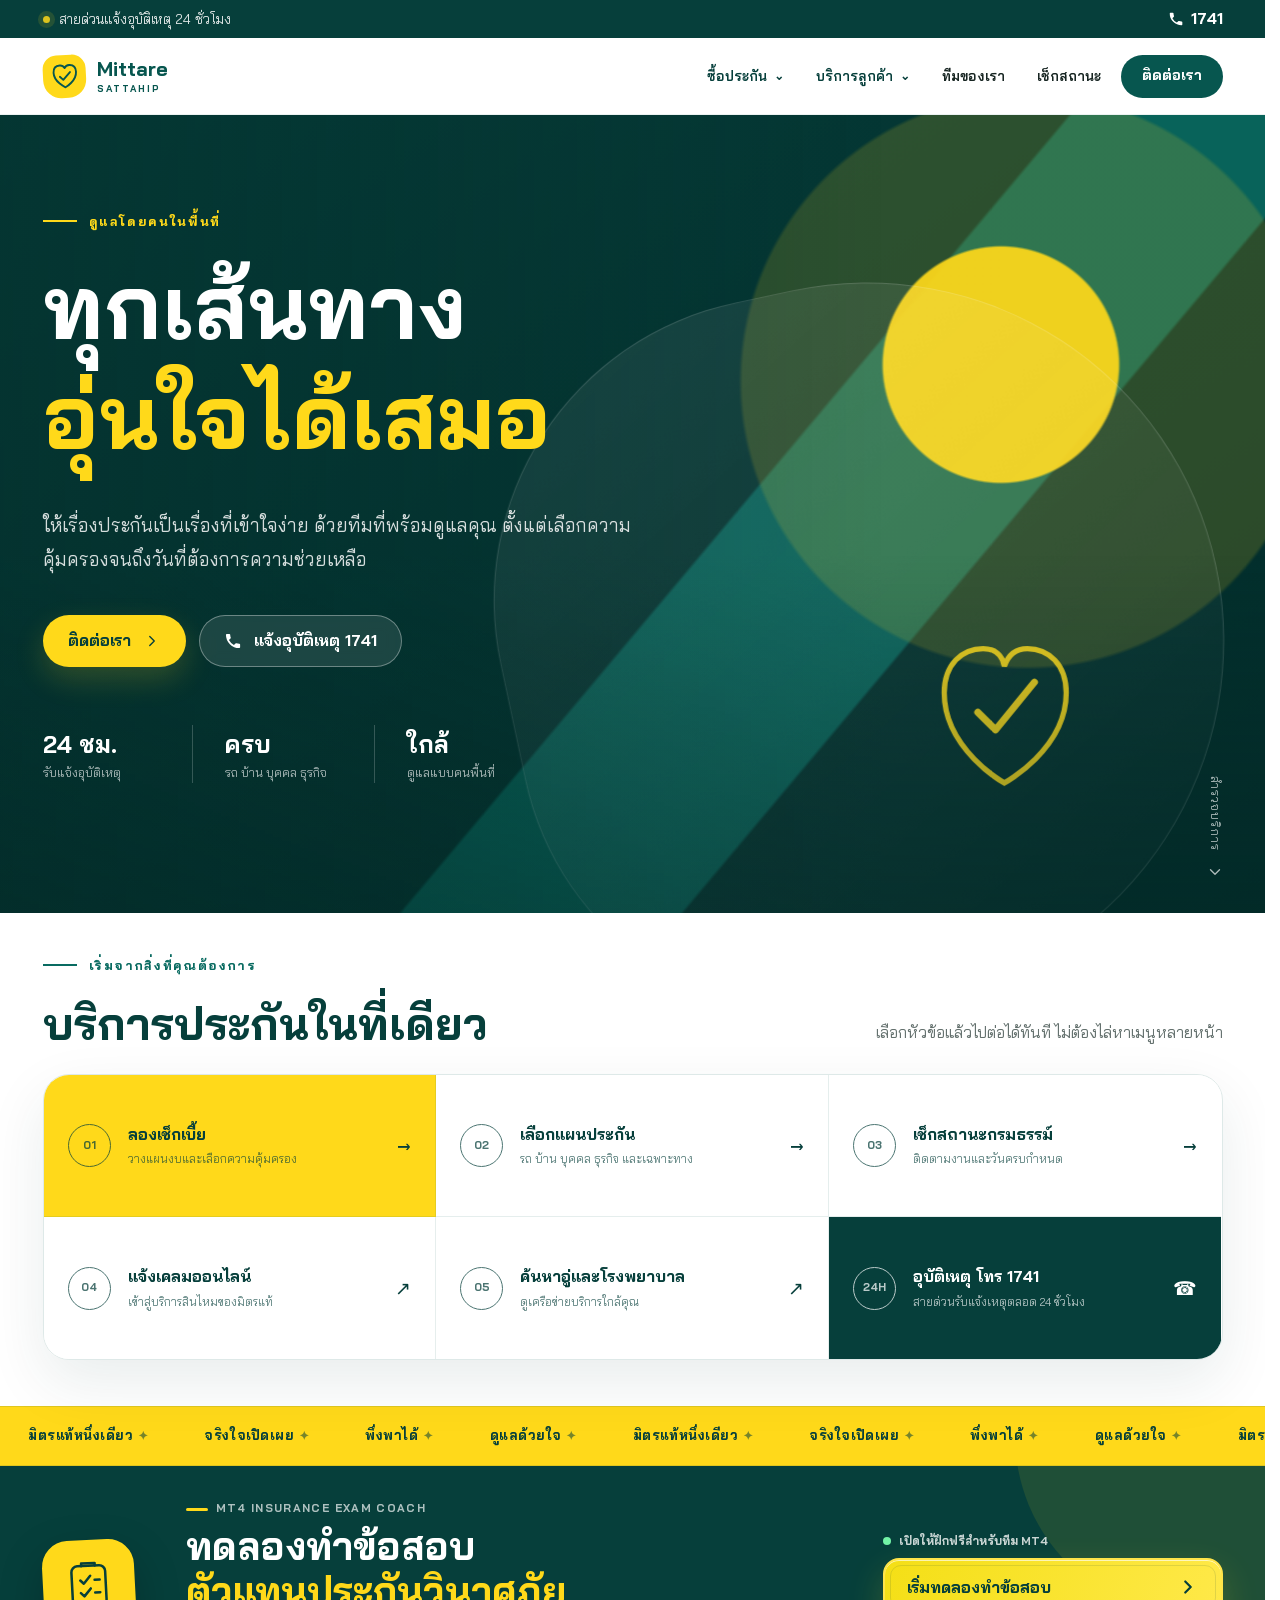
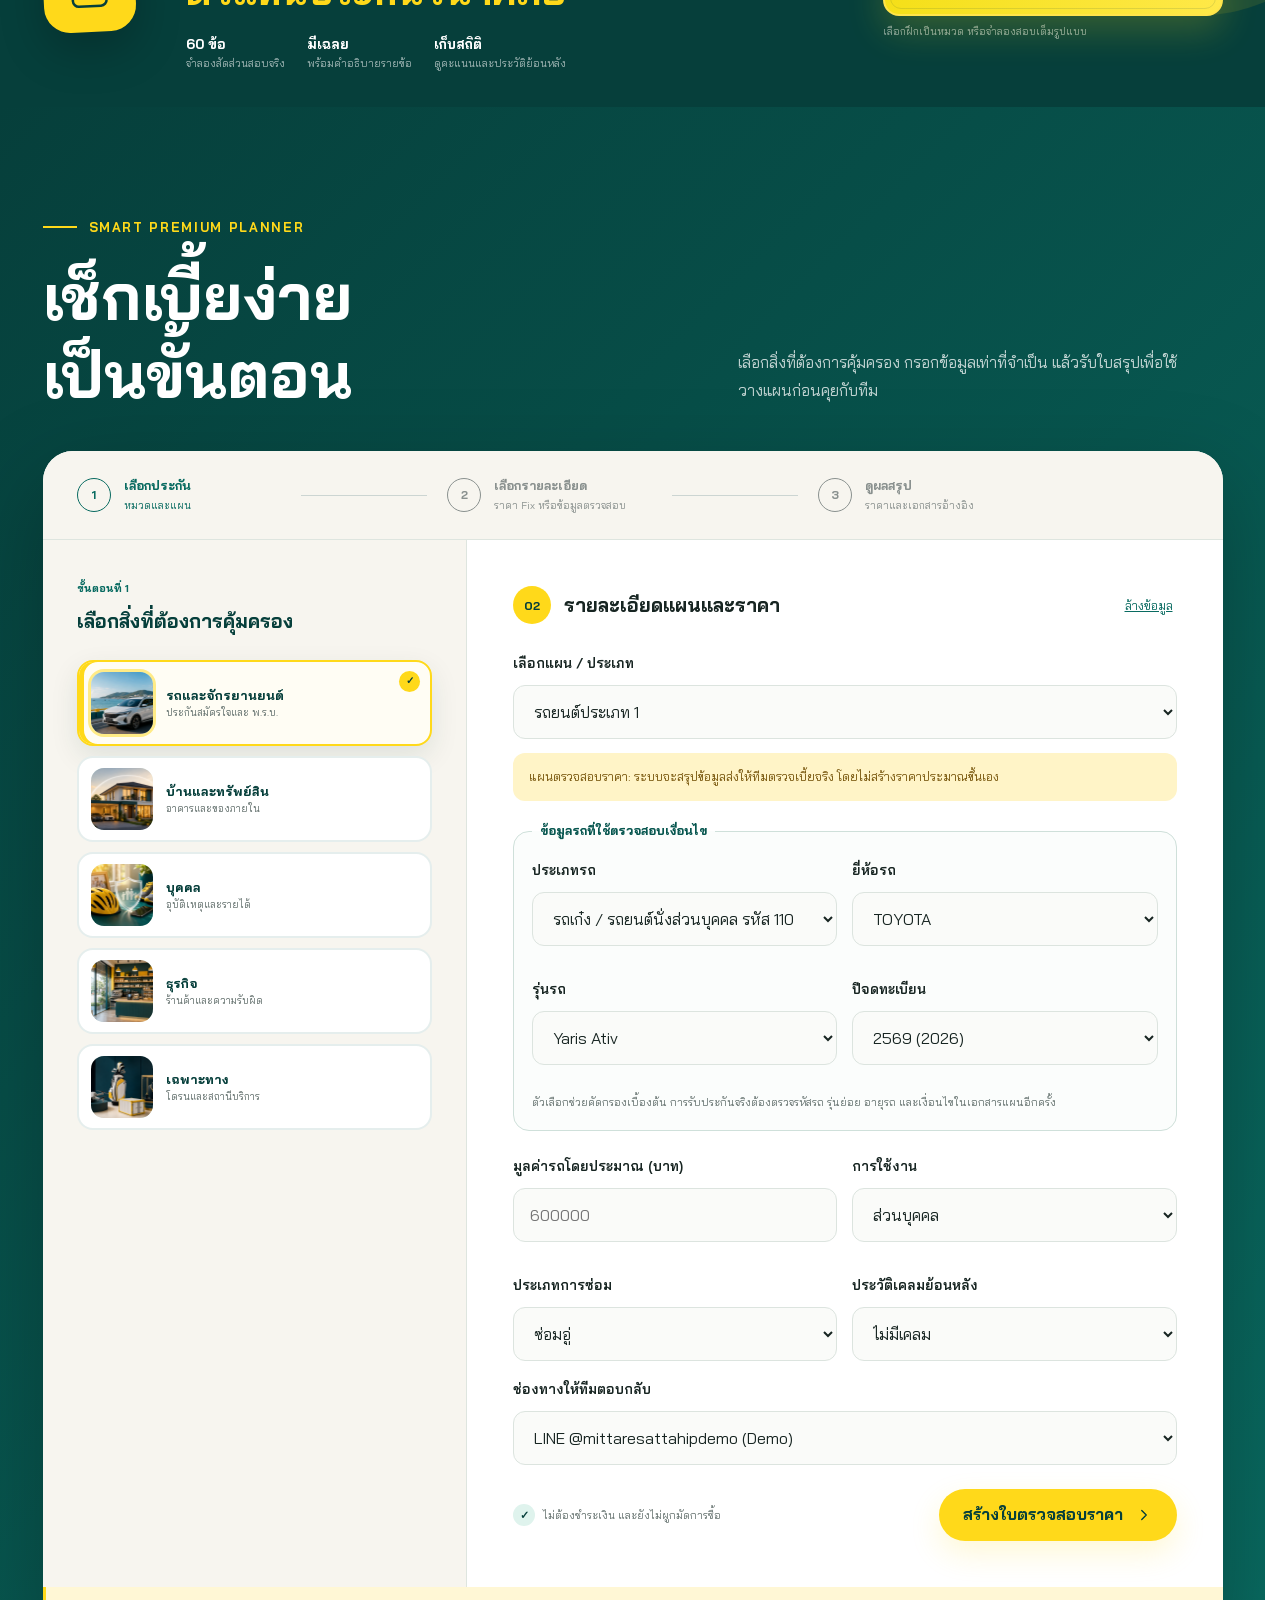
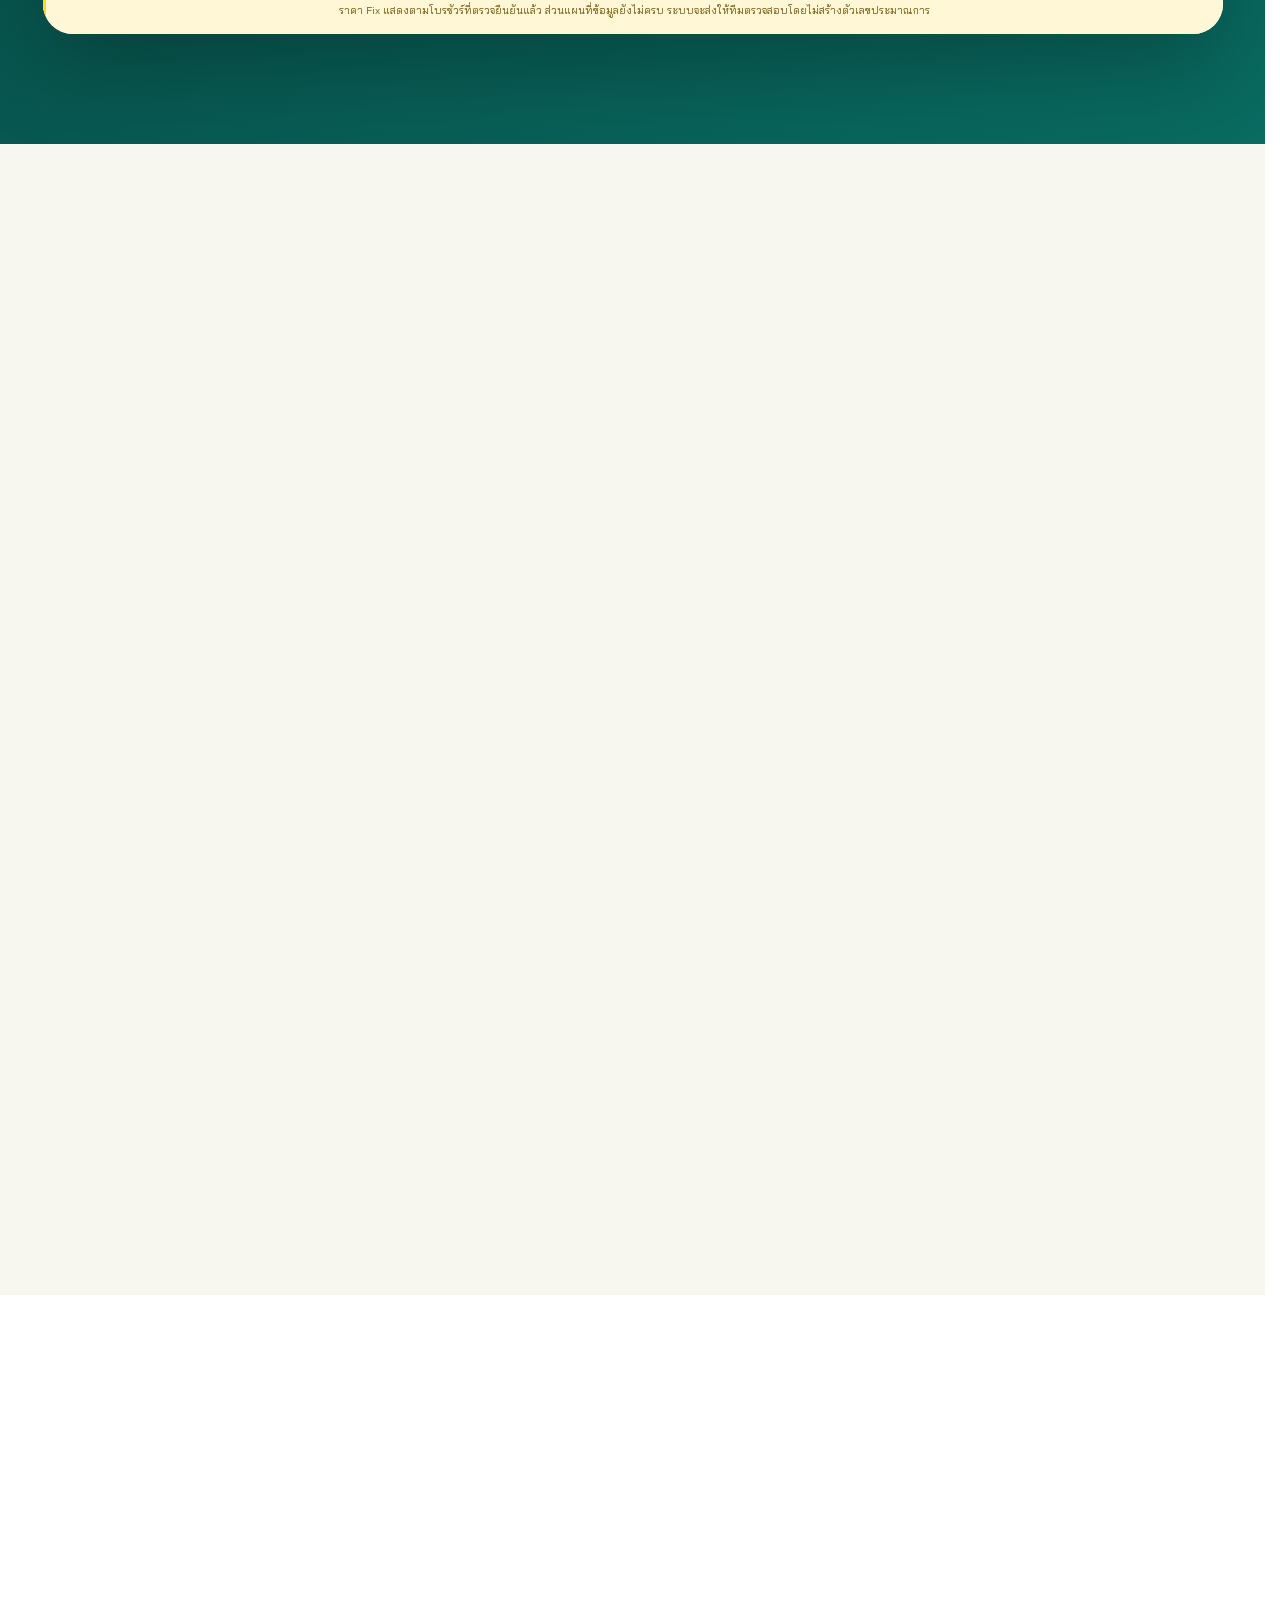
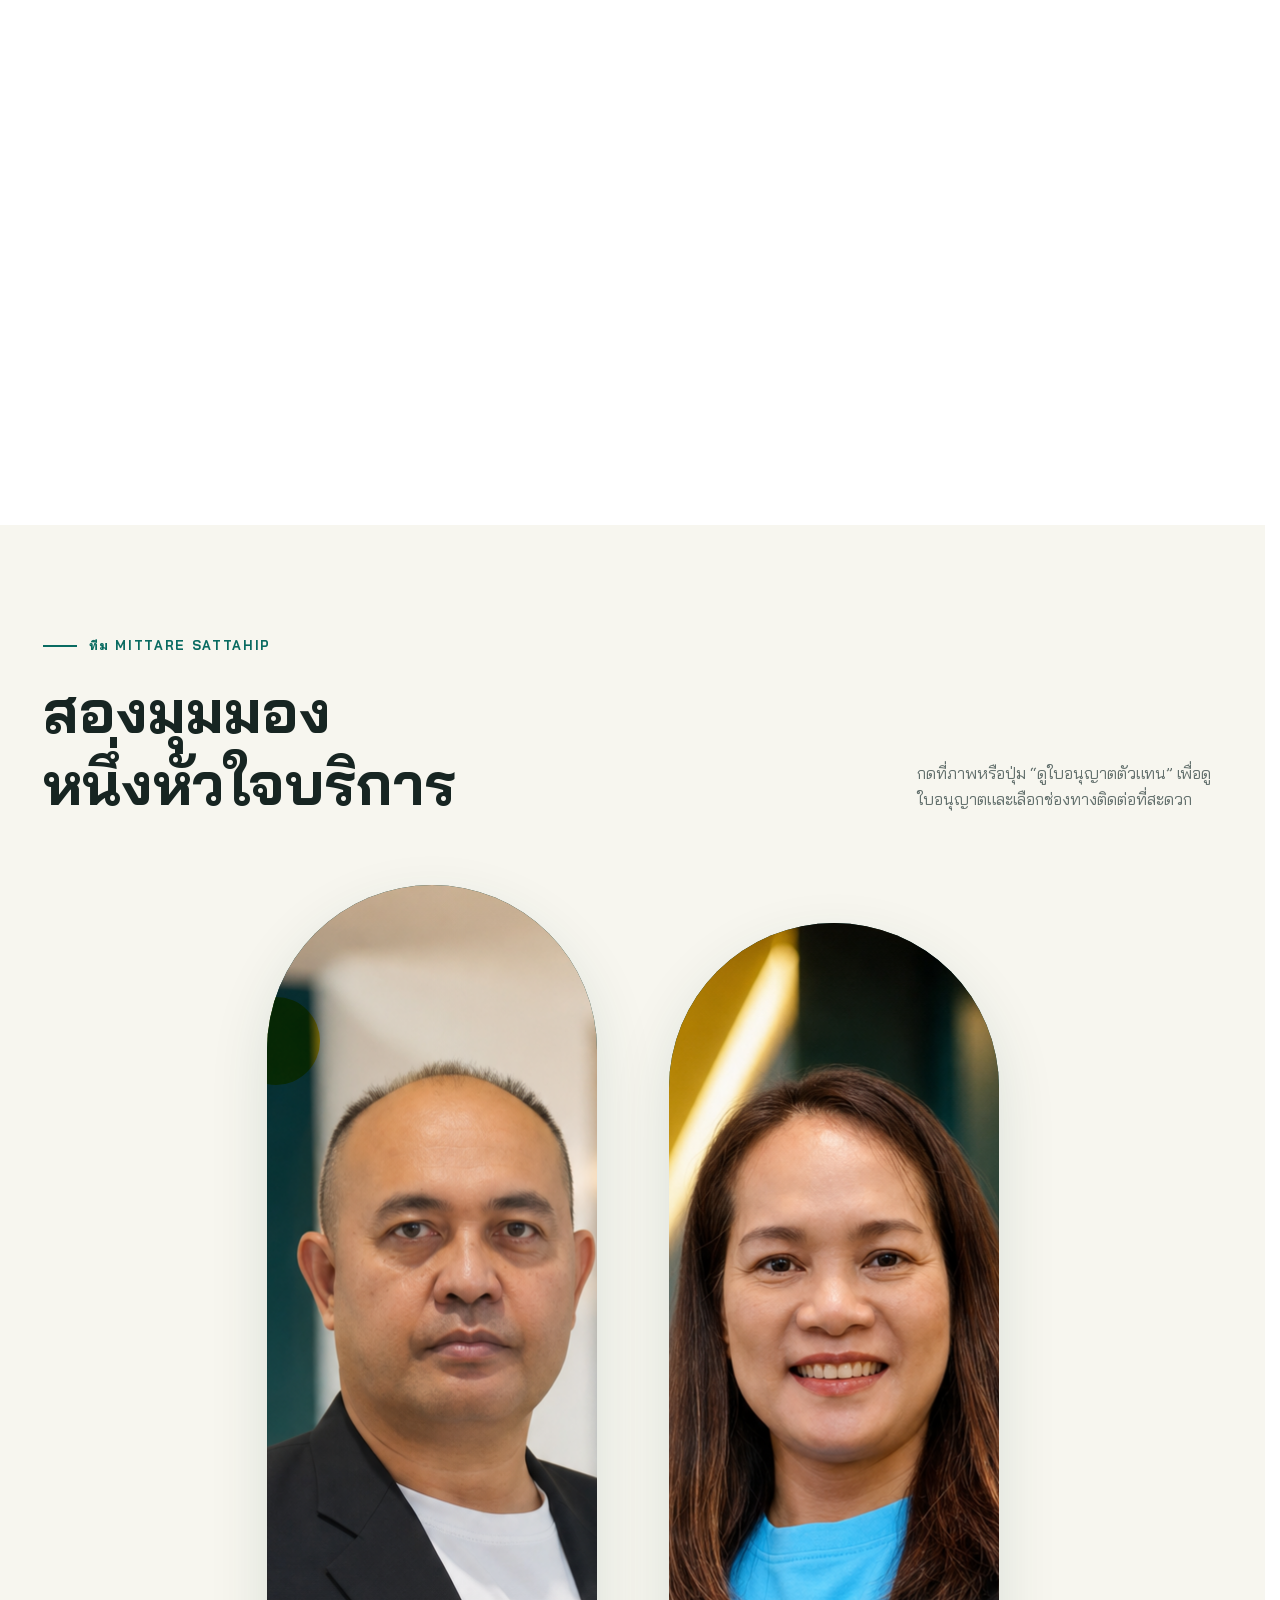
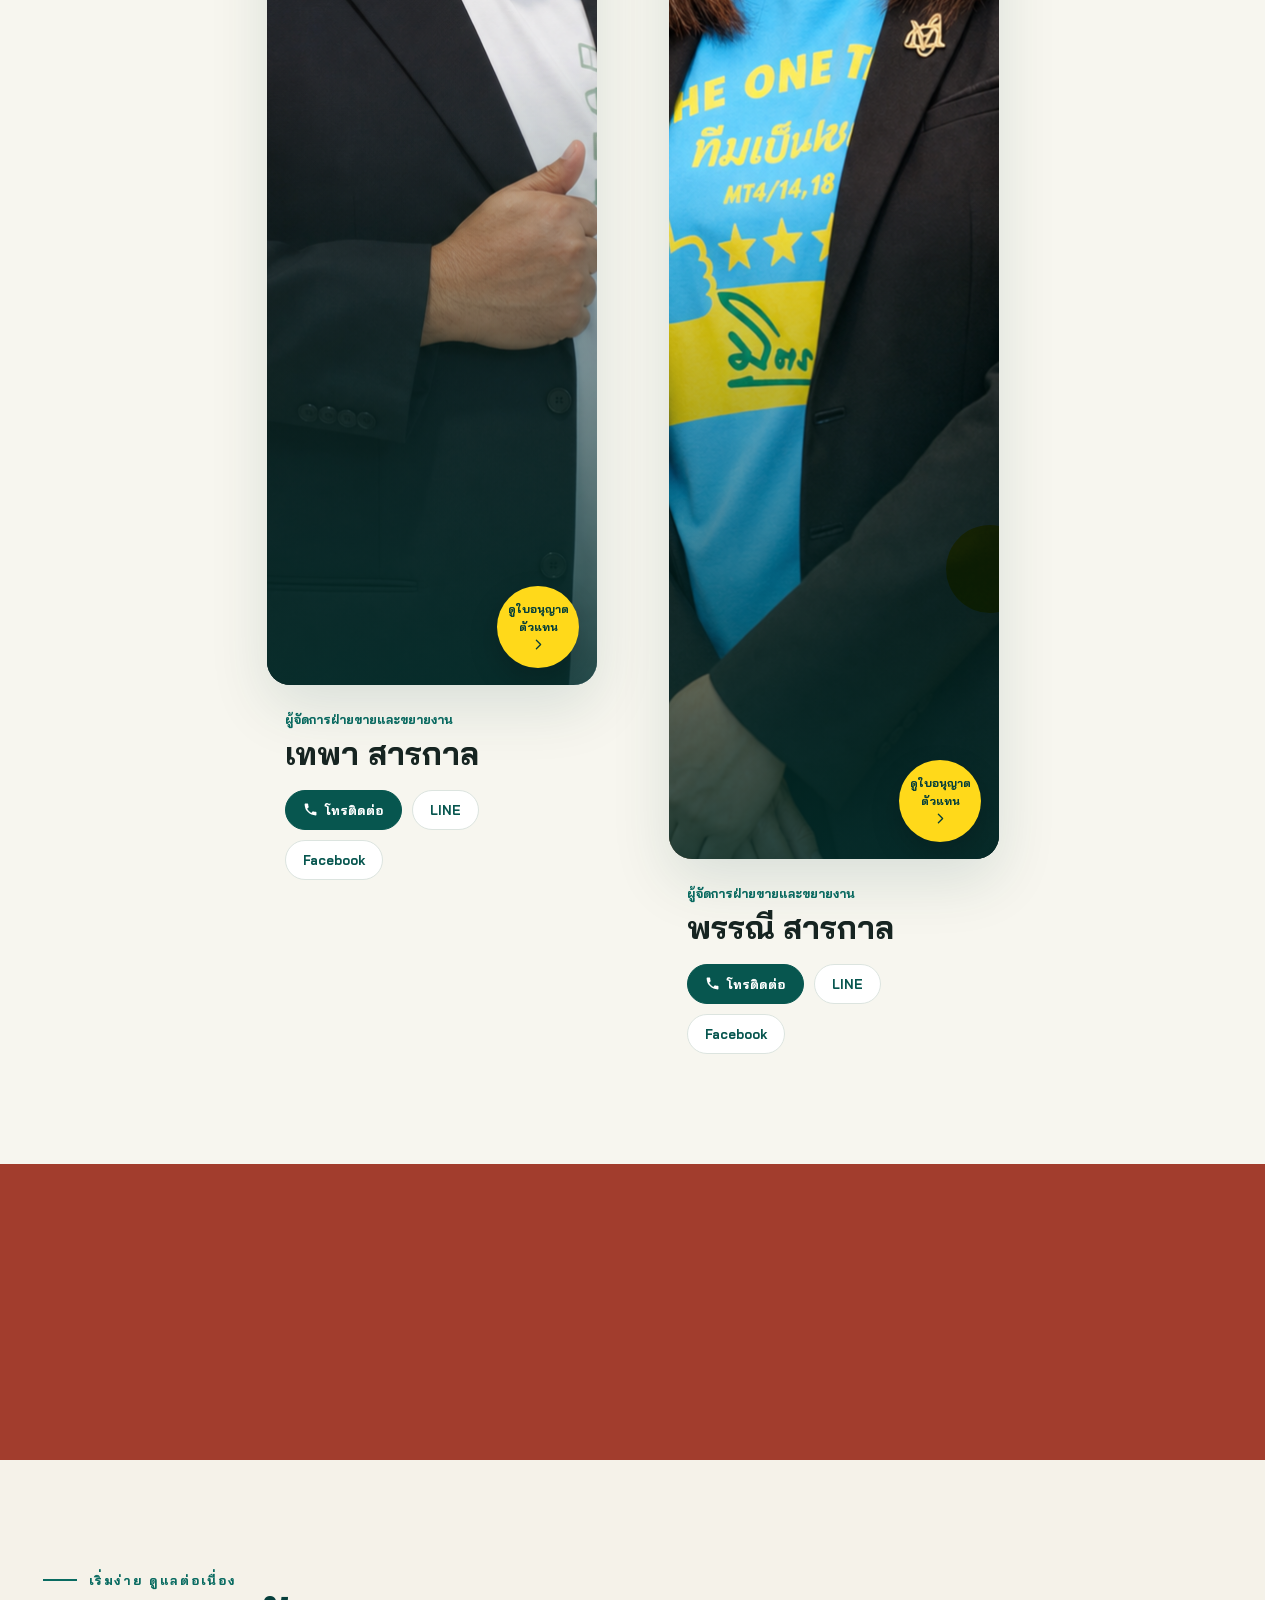
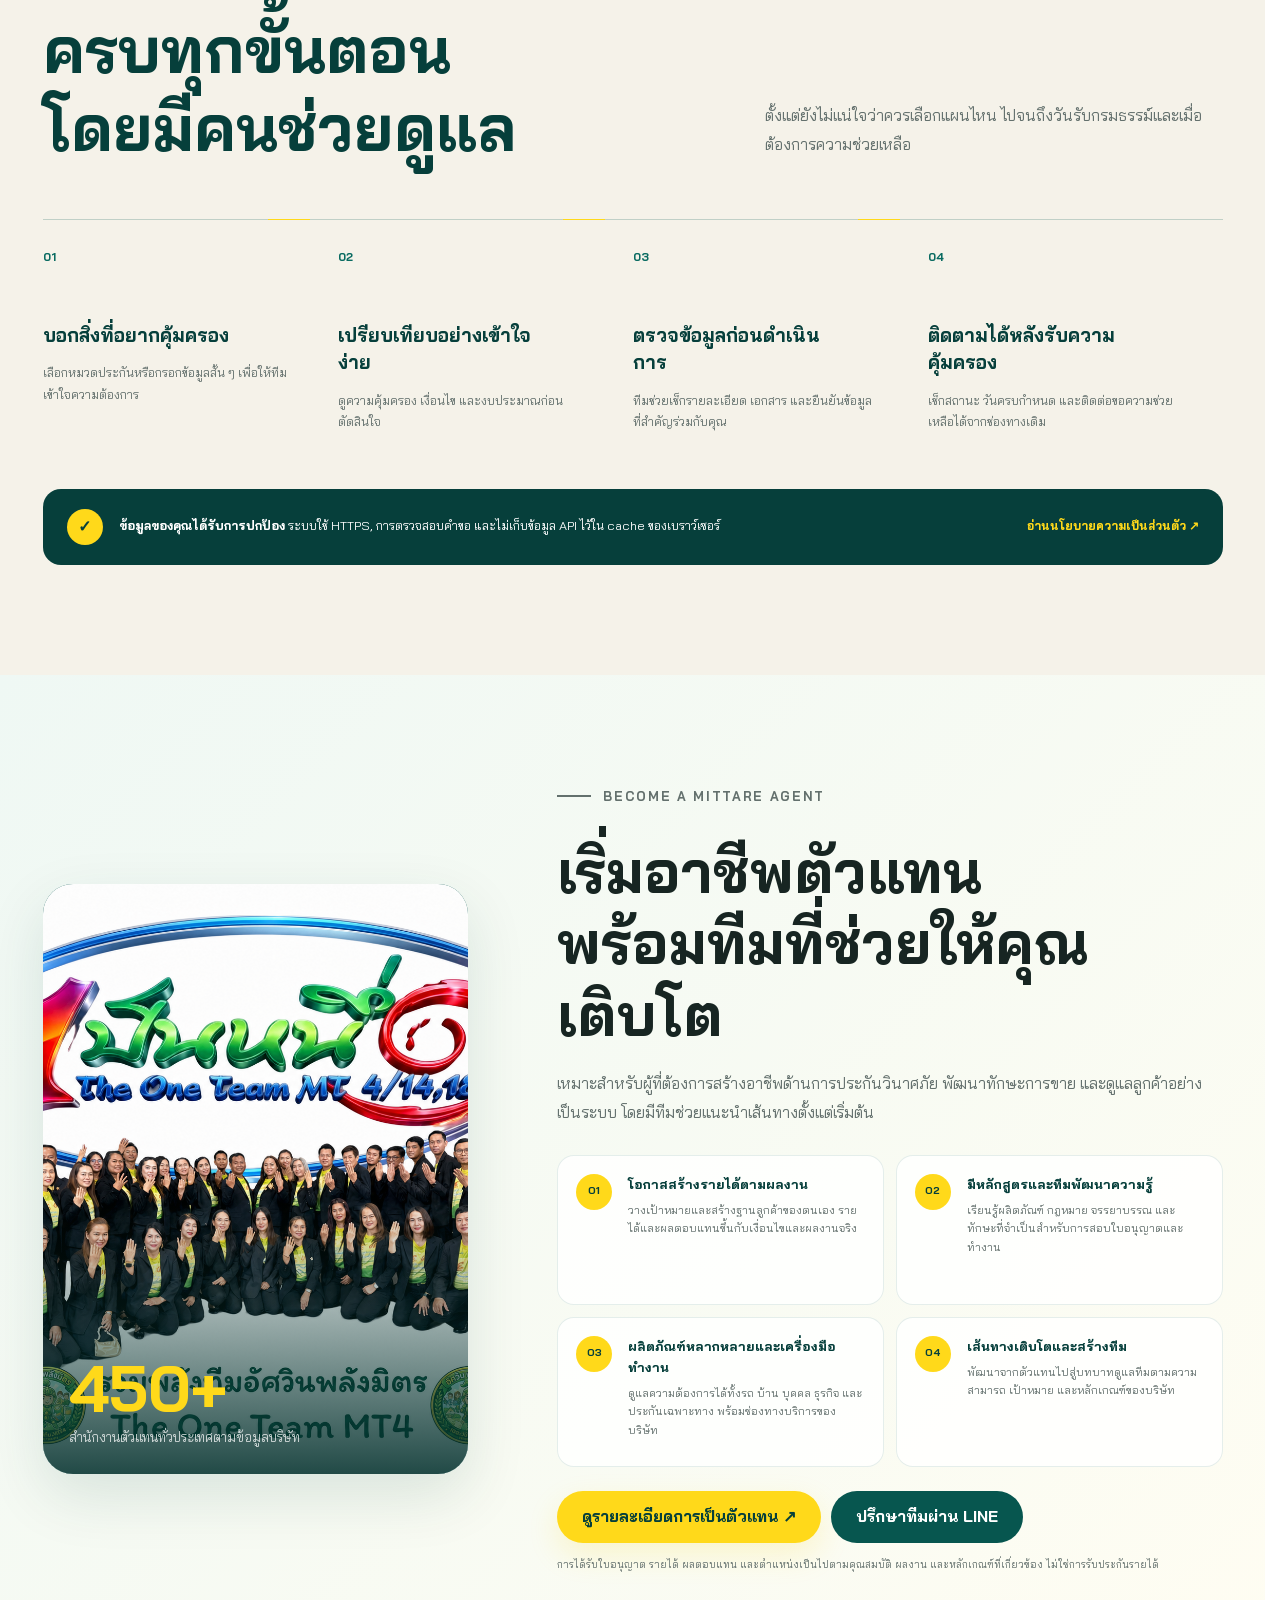
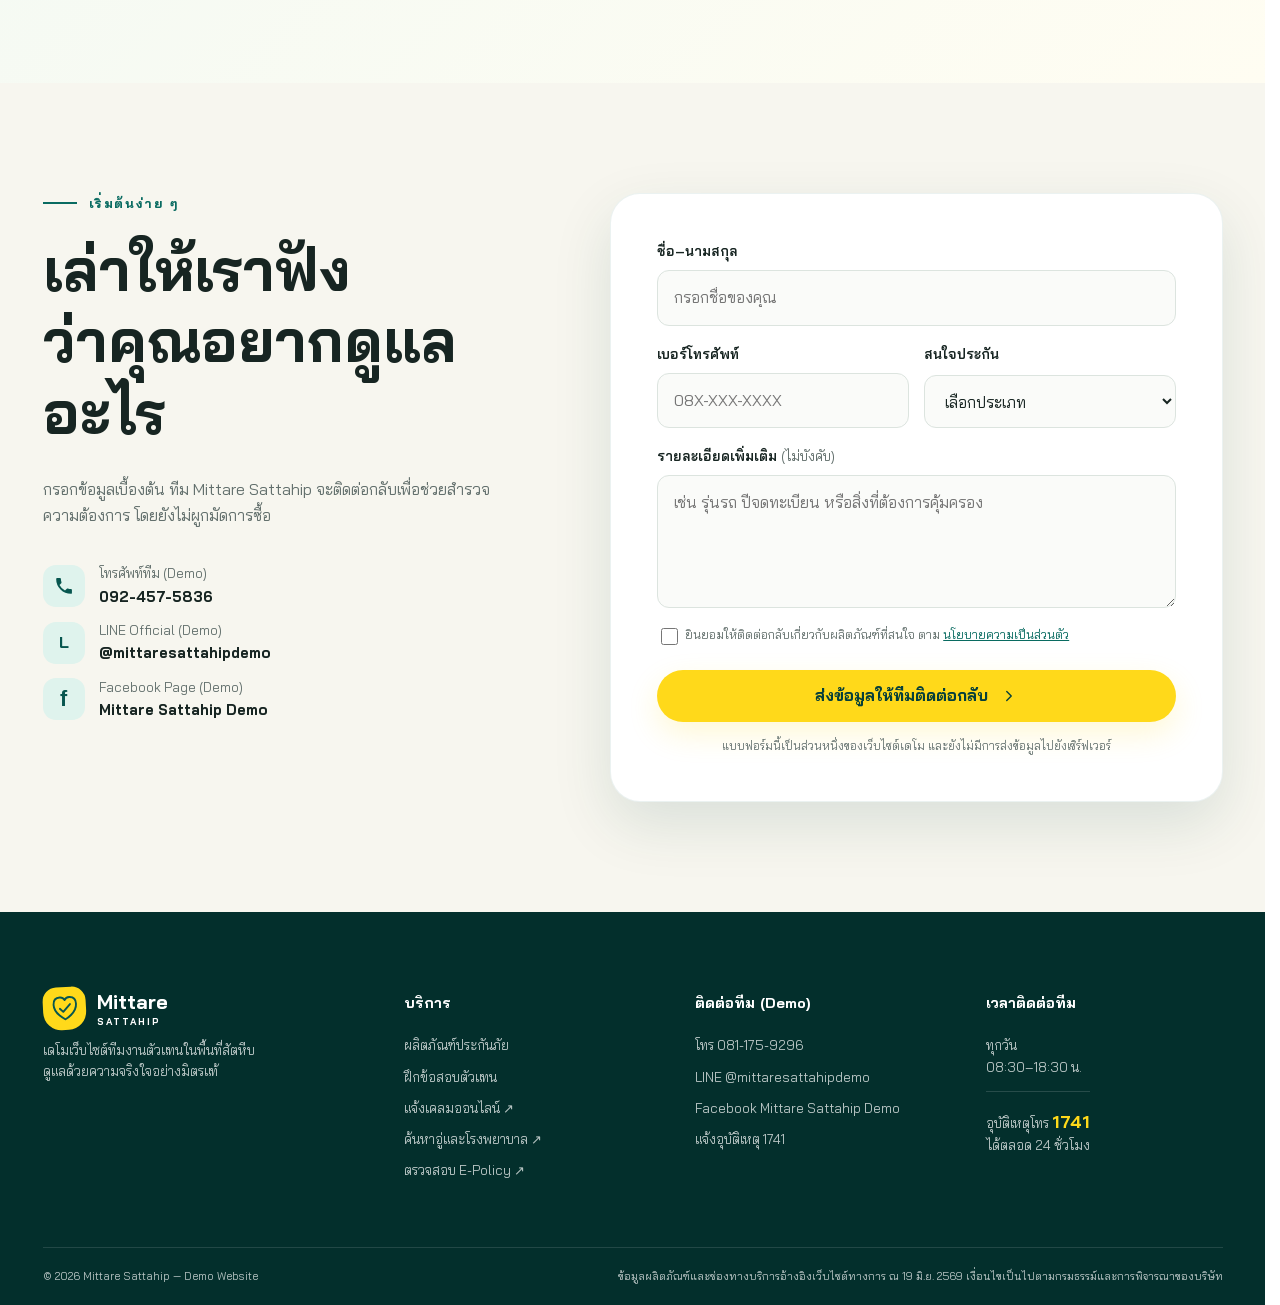
==== commit e826f20d: "Align mega menu and improve tablet navigation" ====
--- a/mittare_site/index.html
+++ b/mittare_site/index.html
@@ -78,7 +78,7 @@
               <a href="insurance.html?category=motor&amp;plan=motor-2plus">ประเภท 2+</a>
               <a href="insurance.html?category=motor&amp;plan=motor-3plus">ประเภท 3+</a>
               <a href="insurance.html?category=motor&amp;plan=motor-compulsory">พ.ร.บ.</a>
-              <a class="mega-nav__all" href="insurance.html?category=motor">ดูแผนรถยนต์ทั้งหมด</a>
+              <a class="mega-nav__all" href="insurance.html?category=motor">ดูแผนรถและจักรยานยนต์ทั้งหมด</a>
             </div>
             <div class="mega-nav__group">
               <h3>บ้านและบุคคล</h3>
--- a/mittare_site/styles.css
+++ b/mittare_site/styles.css
@@ -117,17 +117,19 @@
 .mega-nav > summary span { font-size: .72rem; transition: transform .2s ease; }
 .mega-nav[open] > summary, .mega-nav > summary:hover, .mega-nav > summary:focus-visible { background: var(--green-100); }
 .mega-nav[open] > summary span { transform: rotate(180deg); }
-.mega-nav__panel { position: absolute; top: calc(100% + 1px); right: max(22px, calc((100vw - 1200px) / 2)); left: max(22px, calc((100vw - 1200px) / 2)); display: grid; padding: 28px; grid-template-columns: 1.15fr repeat(3, 1fr); gap: 28px; color: var(--ink); background: var(--white); border: 1px solid rgba(7,86,79,.1); border-radius: 0 0 24px 24px; box-shadow: 0 28px 60px rgba(3,47,44,.17); }
+.mega-nav__panel { position: absolute; top: calc(100% + 1px); right: max(22px, calc((100vw - 1200px) / 2)); left: max(22px, calc((100vw - 1200px) / 2)); display: grid; padding: 28px; grid-template-columns: minmax(240px, 1.05fr) repeat(3, minmax(0, 1fr)); gap: 0; color: var(--ink); background: var(--white); border: 1px solid rgba(7,86,79,.1); border-radius: 0 0 24px 24px; box-shadow: 0 28px 60px rgba(3,47,44,.17); }
 .mega-nav:not([open]) .mega-nav__panel { display: none; }
-.mega-nav__intro { padding: 26px; color: var(--white); background: linear-gradient(145deg, var(--green-950), var(--green-800)); border-radius: 18px; }
+.mega-nav__intro { display: flex; min-height: 205px; padding: 26px; color: var(--white); background: linear-gradient(145deg, var(--green-950), var(--green-800)); border-radius: 18px; flex-direction: column; justify-content: center; }
 .mega-nav__intro small { color: var(--yellow); font-weight: 700; }
 .mega-nav__intro strong { display: block; margin: 12px 0 28px; font-size: 1.35rem; line-height: 1.45; }
 .mega-nav__intro a { color: var(--yellow); font-size: .78rem; font-weight: 700; }
-.mega-nav__group { display: flex; padding: 8px 0; flex-direction: column; align-items: flex-start; }
-.mega-nav__group h3 { margin: 0 0 14px; color: var(--green-950); font-size: .83rem; }
-.mega-nav__group a { width: 100%; padding: 7px 0; color: var(--muted); font-size: .76rem; line-height: 1.45; }
+.mega-nav__group { display: grid; min-width: 0; padding: 10px 24px; align-content: start; grid-auto-rows: minmax(35px, auto); border-left: 1px solid var(--line); }
+.mega-nav__group h3 { min-height: 35px; margin: 0; color: var(--green-950); font-size: .83rem; line-height: 1.4; }
+.mega-nav__group a { display: flex; width: 100%; min-width: 0; padding: 7px 0; align-items: center; color: var(--muted); font-size: .76rem; line-height: 1.45; }
 .mega-nav__group a:hover, .mega-nav__group a:focus-visible { color: var(--green-800); text-decoration: underline; text-underline-offset: 3px; }
-.mega-nav__group .mega-nav__all { padding-top: 13px; margin-top: auto; color: var(--green-800); font-weight: 700; border-top: 1px solid var(--line); }
+.mega-nav__group .mega-nav__all { padding-top: 9px; margin-top: 5px; color: var(--green-800); font-weight: 700; border-top: 1px solid var(--line); }
+.mega-nav__group .admin-nav-entry { min-height: 35px; padding: 7px 0; color: var(--muted); background: transparent; border: 0; border-radius: 0; box-shadow: none; font-weight: 600; }
+.mega-nav__group .admin-nav-entry::before { margin-right: 7px; content: "↗"; color: var(--green-800); font-size: .65rem; }
 .main-nav > a:not(.button),
 .agent-private-nav > a:not(.button) {
   position: relative;
@@ -2647,6 +2649,24 @@
   .agent-invitation__visual img { min-height: 430px; }
 }
 
+@media (max-width: 1100px) {
+  .nav-wrap { position: relative; }
+  .menu-toggle { display: block; margin-left: auto; }
+  .main-nav { position: absolute; z-index: 120; top: 76px; right: calc((100vw - 100%) / -2); left: calc((100vw - 100%) / -2); display: none; max-height: calc(100dvh - 76px); padding: 18px max(22px, calc((100vw - 720px) / 2)) 26px; overflow-y: auto; background: var(--white); border-bottom: 1px solid var(--line); box-shadow: 0 20px 35px rgba(3,47,44,.12); flex-direction: column; align-items: stretch; }
+  .main-nav.is-open { display: flex; }
+  .mega-nav { width: 100%; border-bottom: 1px solid var(--line); }
+  .mega-nav > summary { min-height: 48px; padding: 0 4px; justify-content: space-between; border-radius: 0; }
+  .mega-nav__panel { position: static; display: grid; padding: 6px 0 18px; grid-template-columns: 1fr; gap: 5px; border: 0; border-radius: 0; box-shadow: none; }
+  .mega-nav__intro { min-height: 150px; padding: 20px; margin-bottom: 8px; }
+  .mega-nav__intro strong { margin-bottom: 18px; font-size: 1.1rem; }
+  .mega-nav__group { padding: 12px 4px; border-bottom: 1px solid var(--line); border-left: 0; }
+  .mega-nav__group:last-child { border-bottom: 0; }
+  .mega-nav__group h3 { min-height: auto; margin-bottom: 5px; }
+  .mega-nav__group a,
+  .mega-nav__group .admin-nav-entry { min-height: 42px; padding: 10px 0; }
+  .main-nav > a:not(.button) { min-height: 48px; padding-inline: 4px; }
+}
+
 @media (max-width: 900px) and (min-width: 601px) {
   .premium-category-cards { grid-template-columns: repeat(2, minmax(0, 1fr)); }
 }
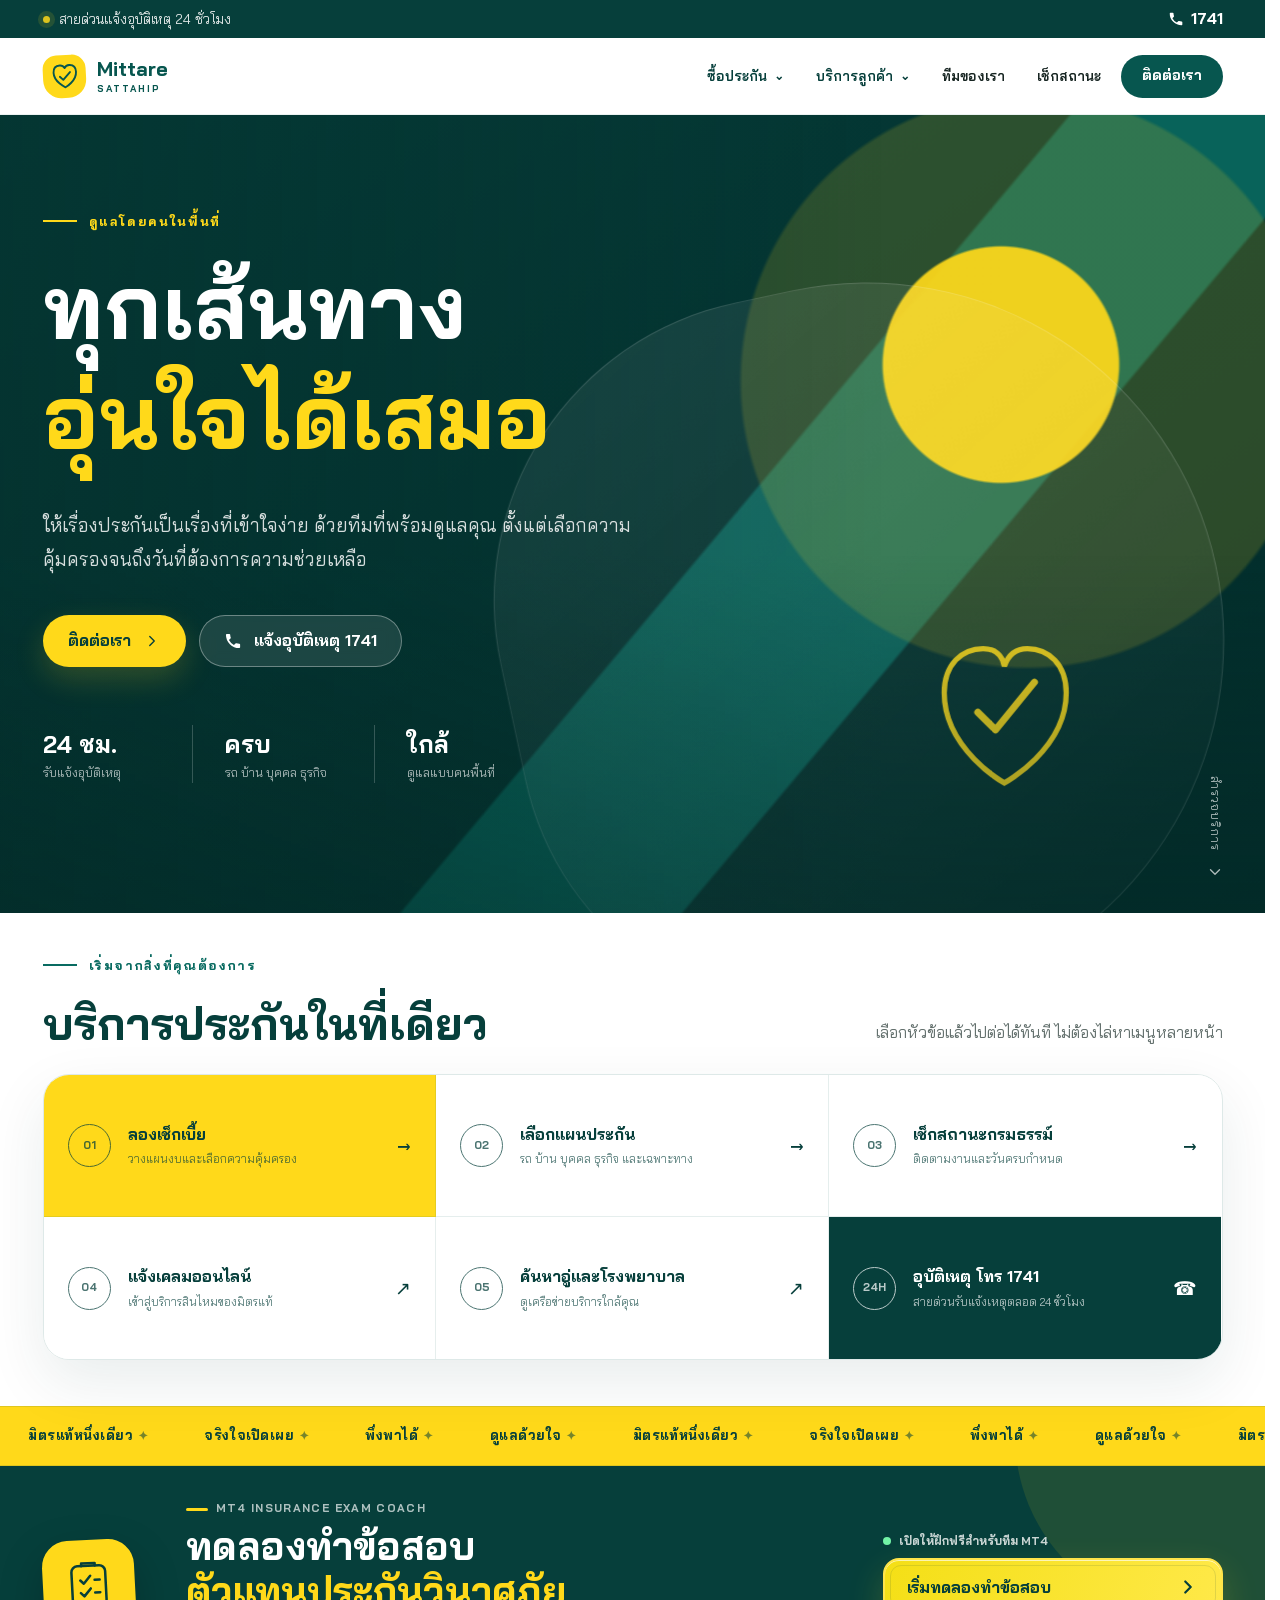
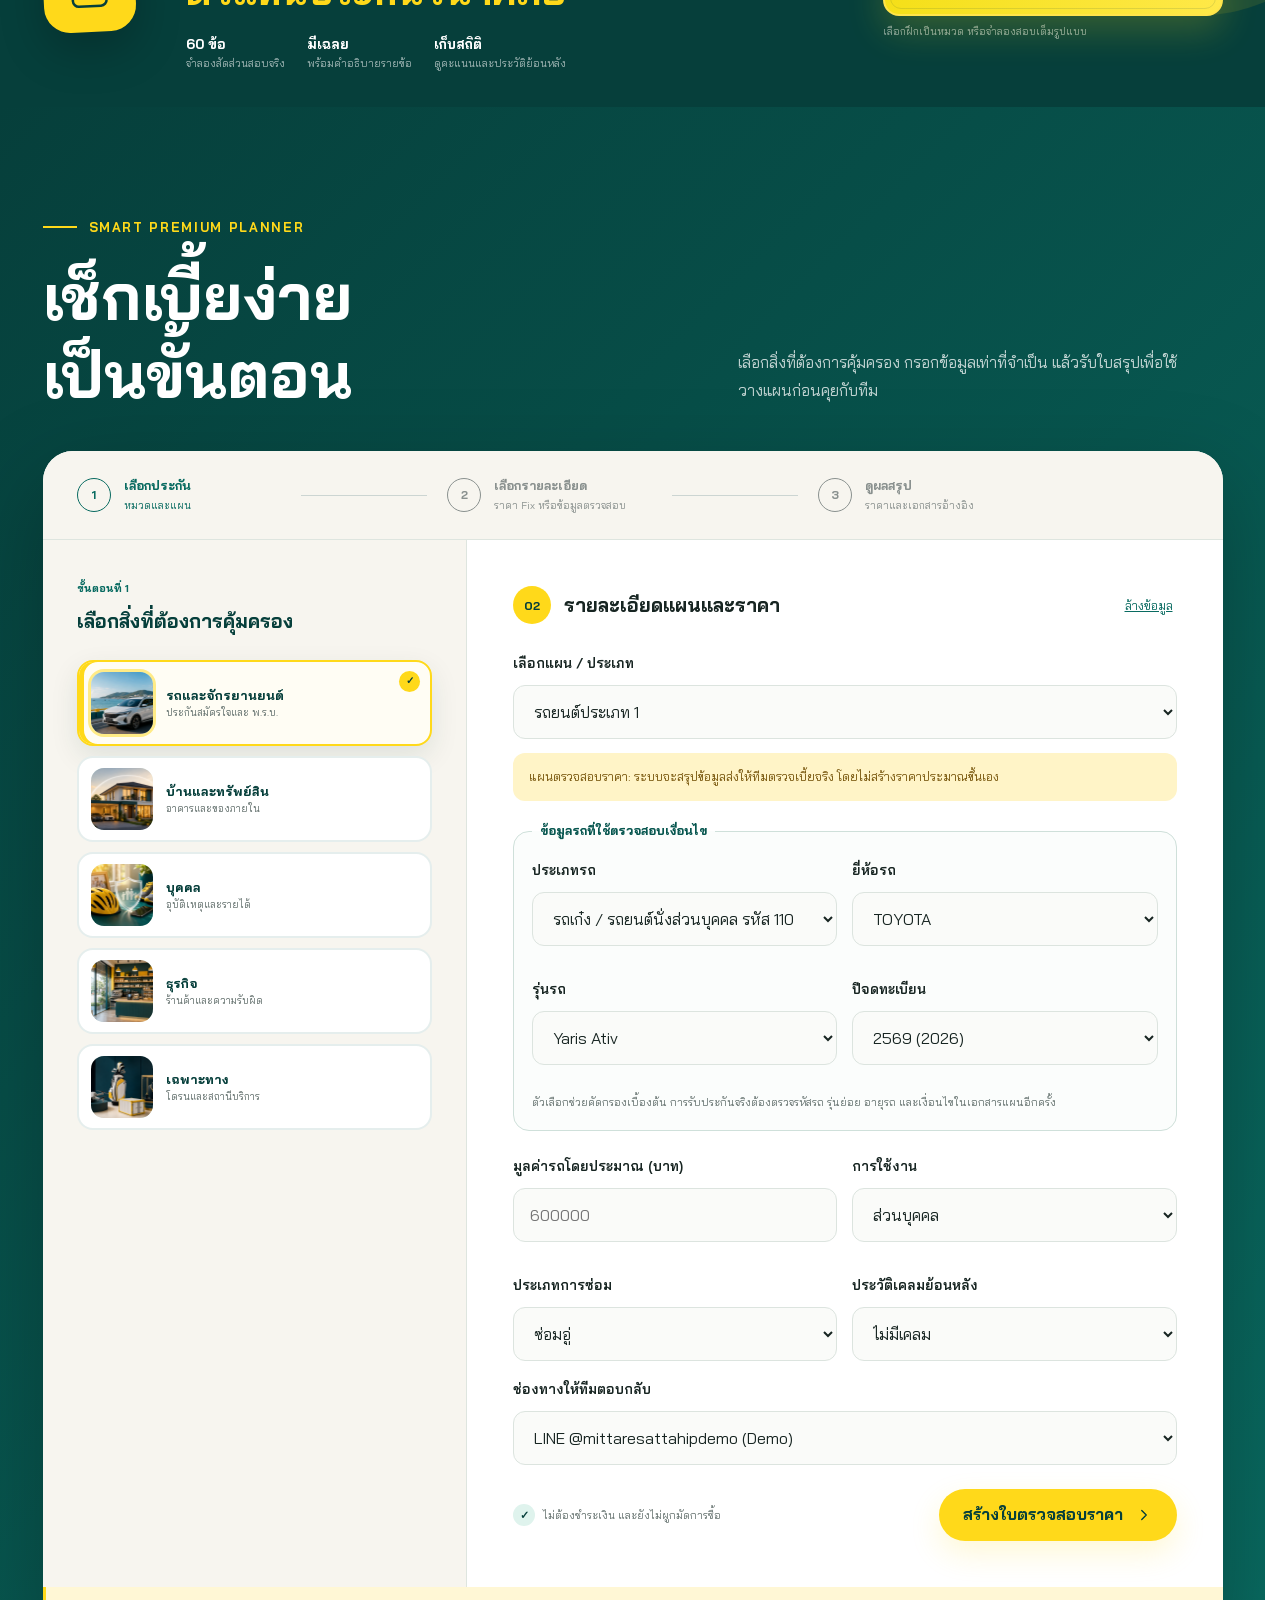
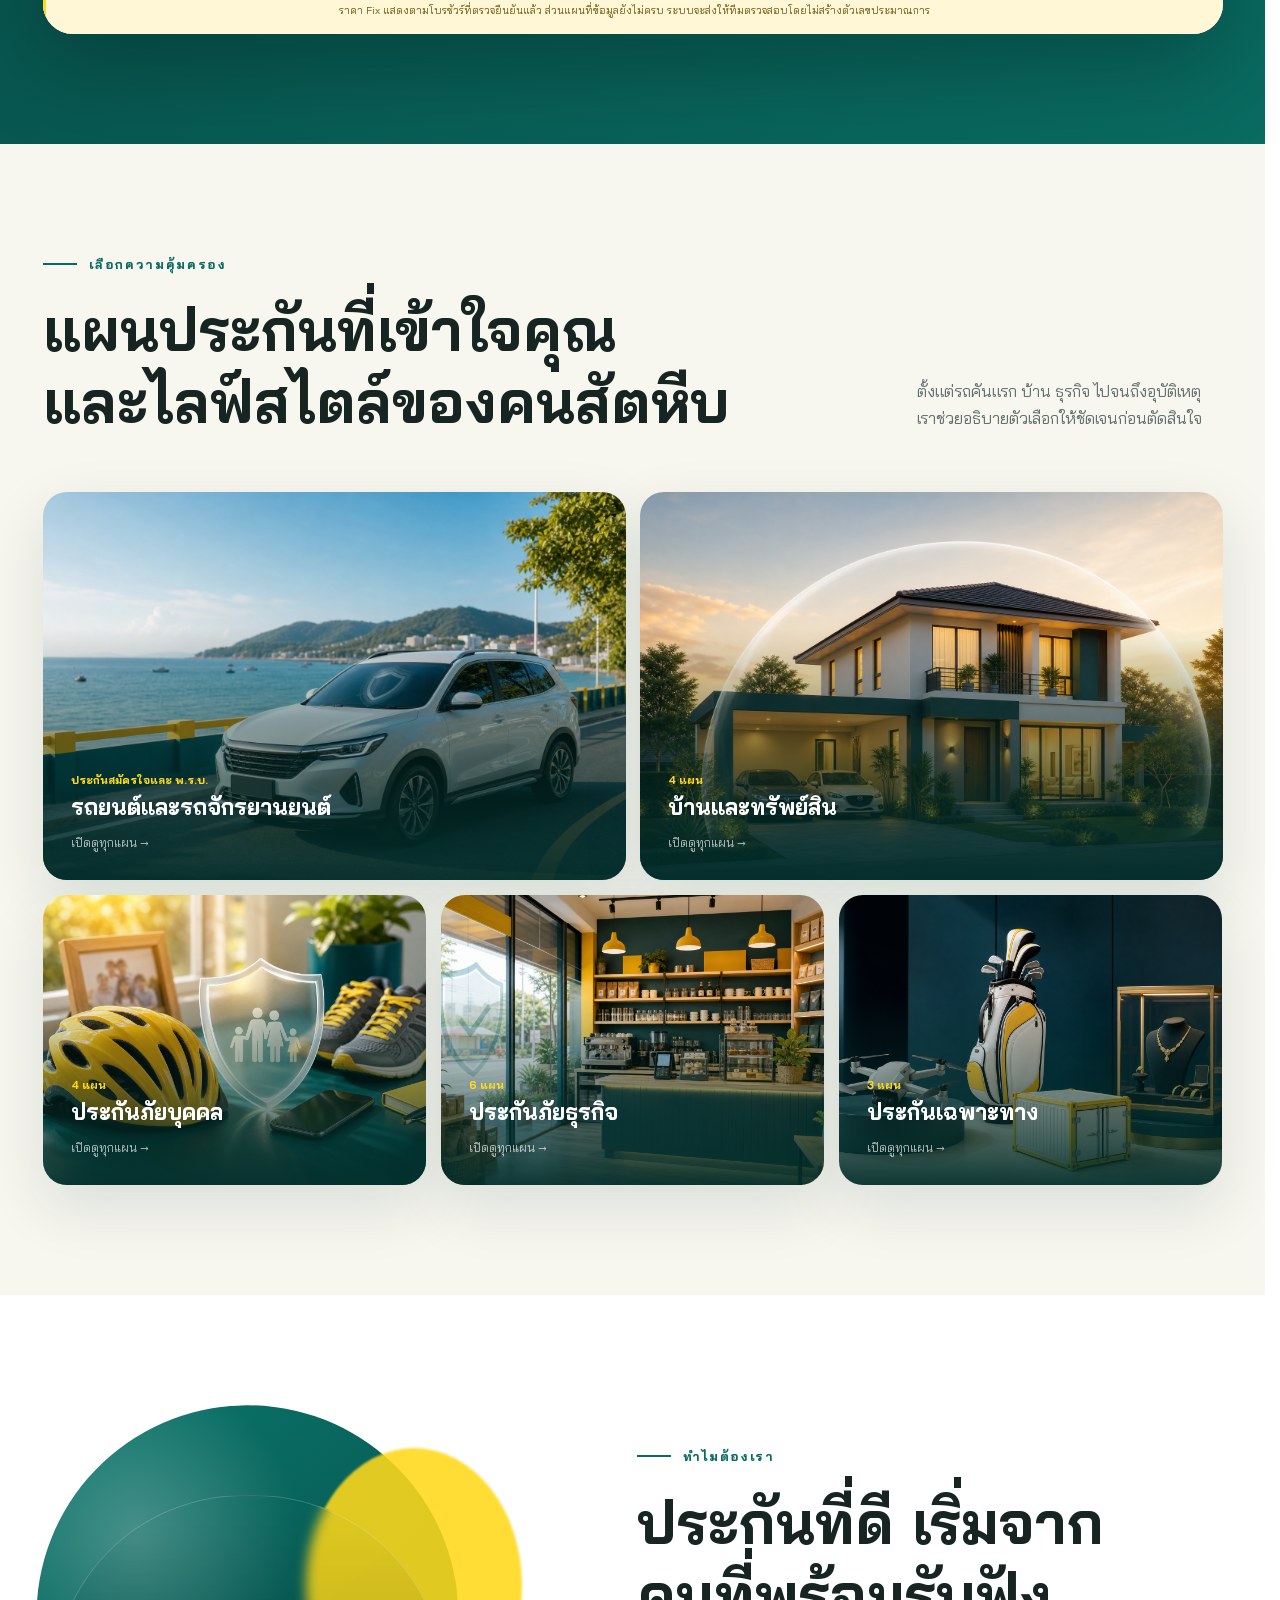
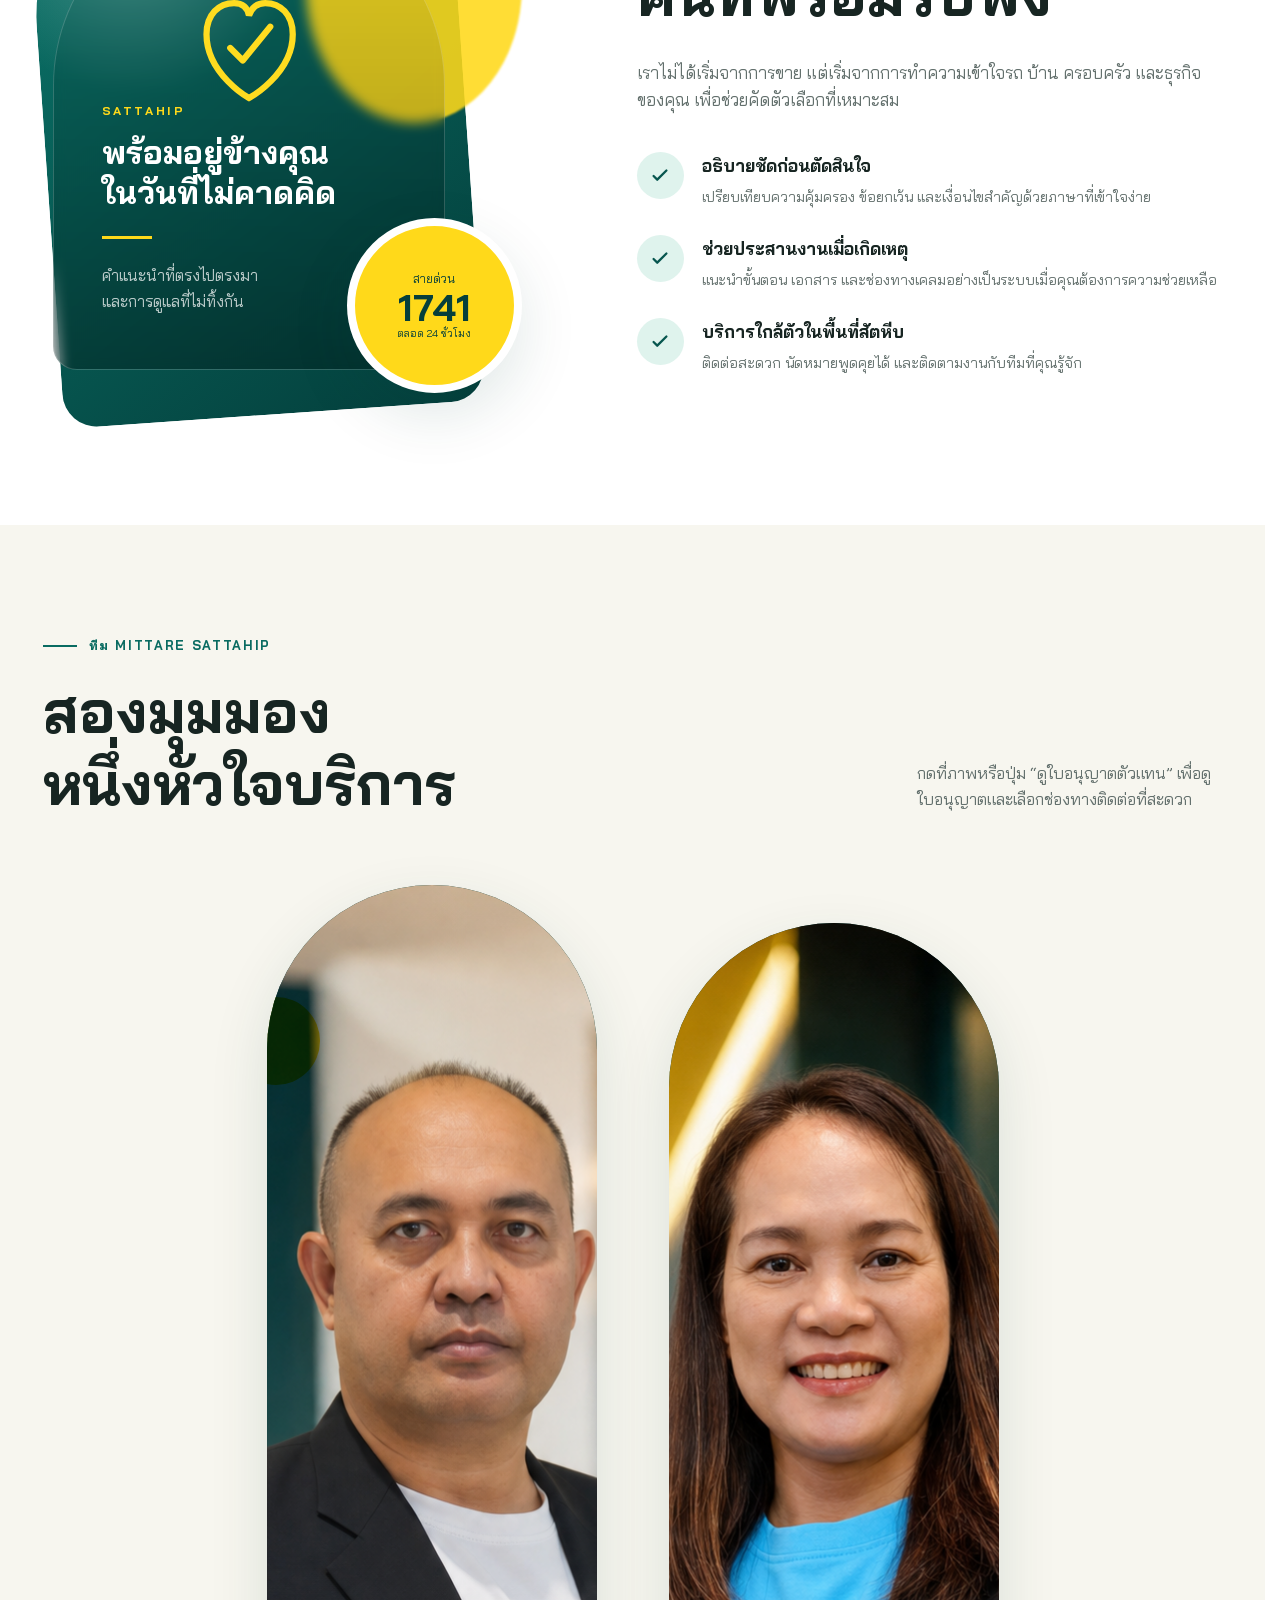
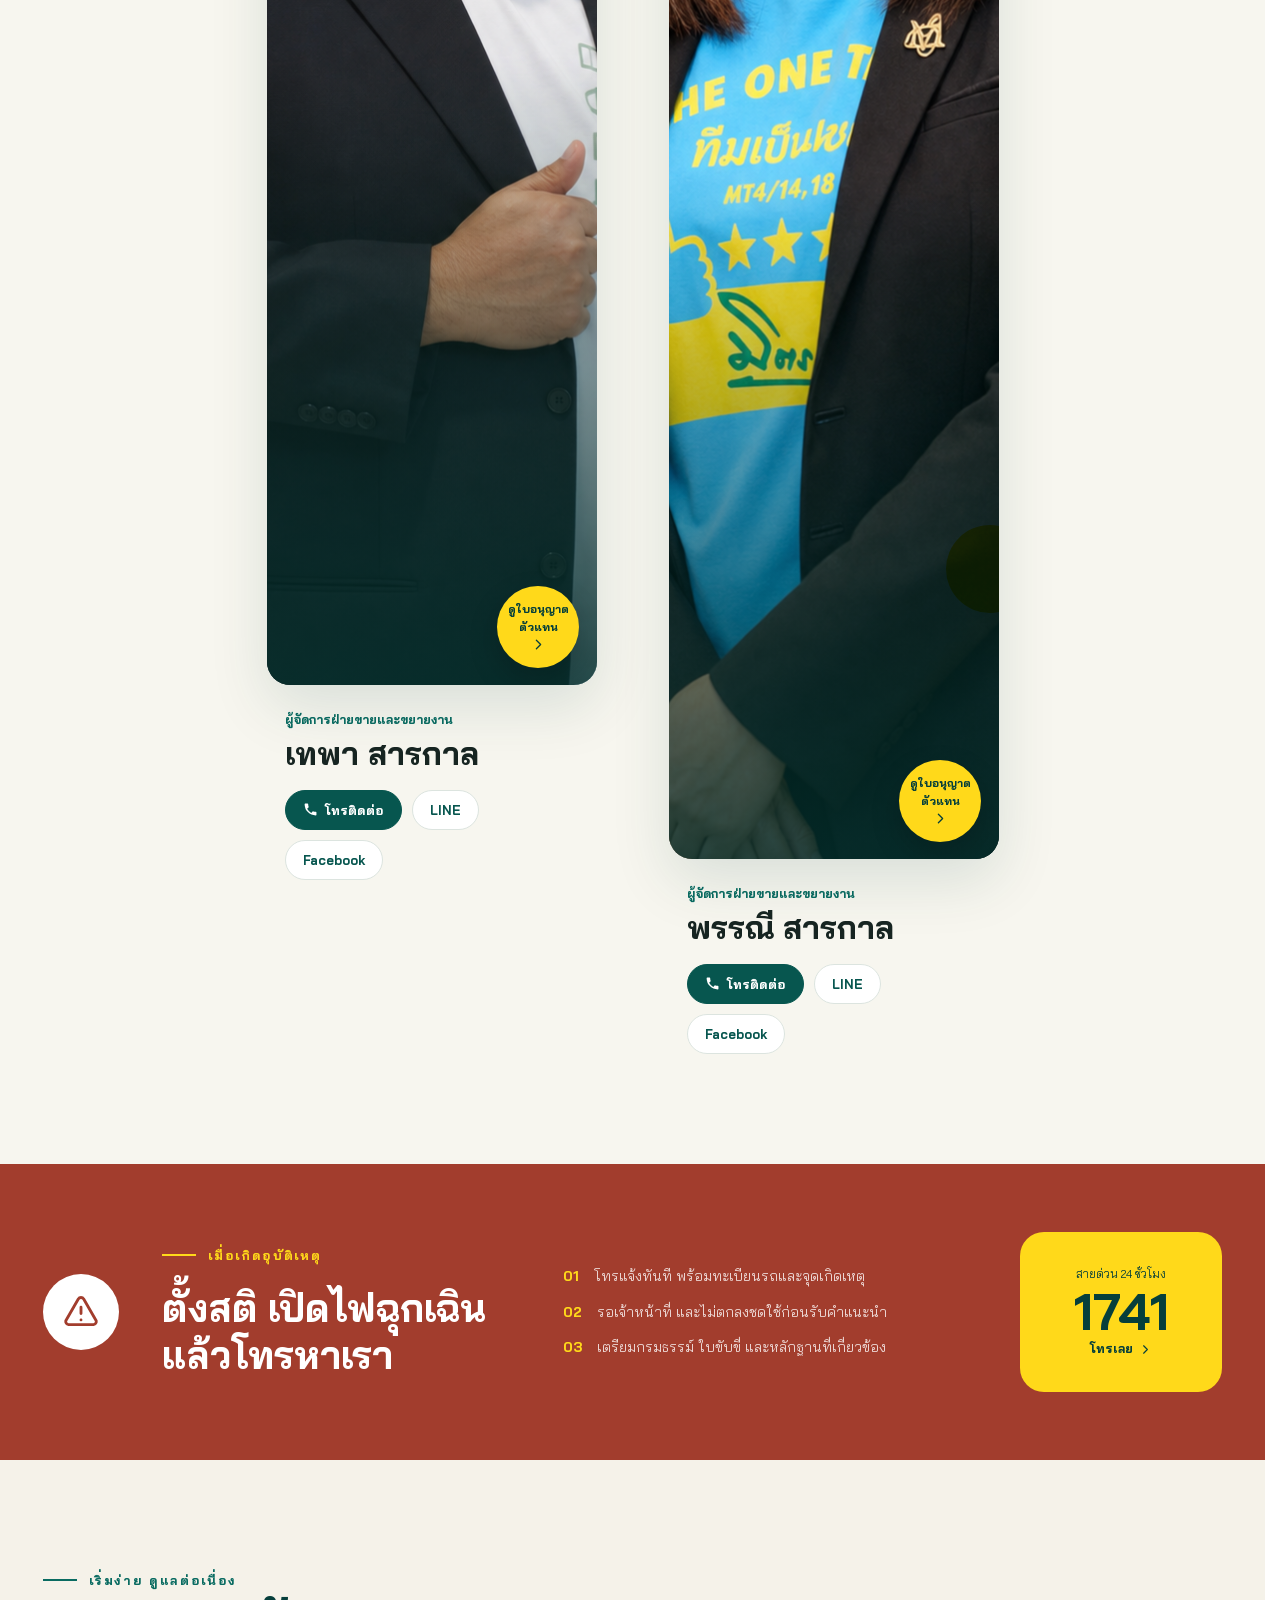
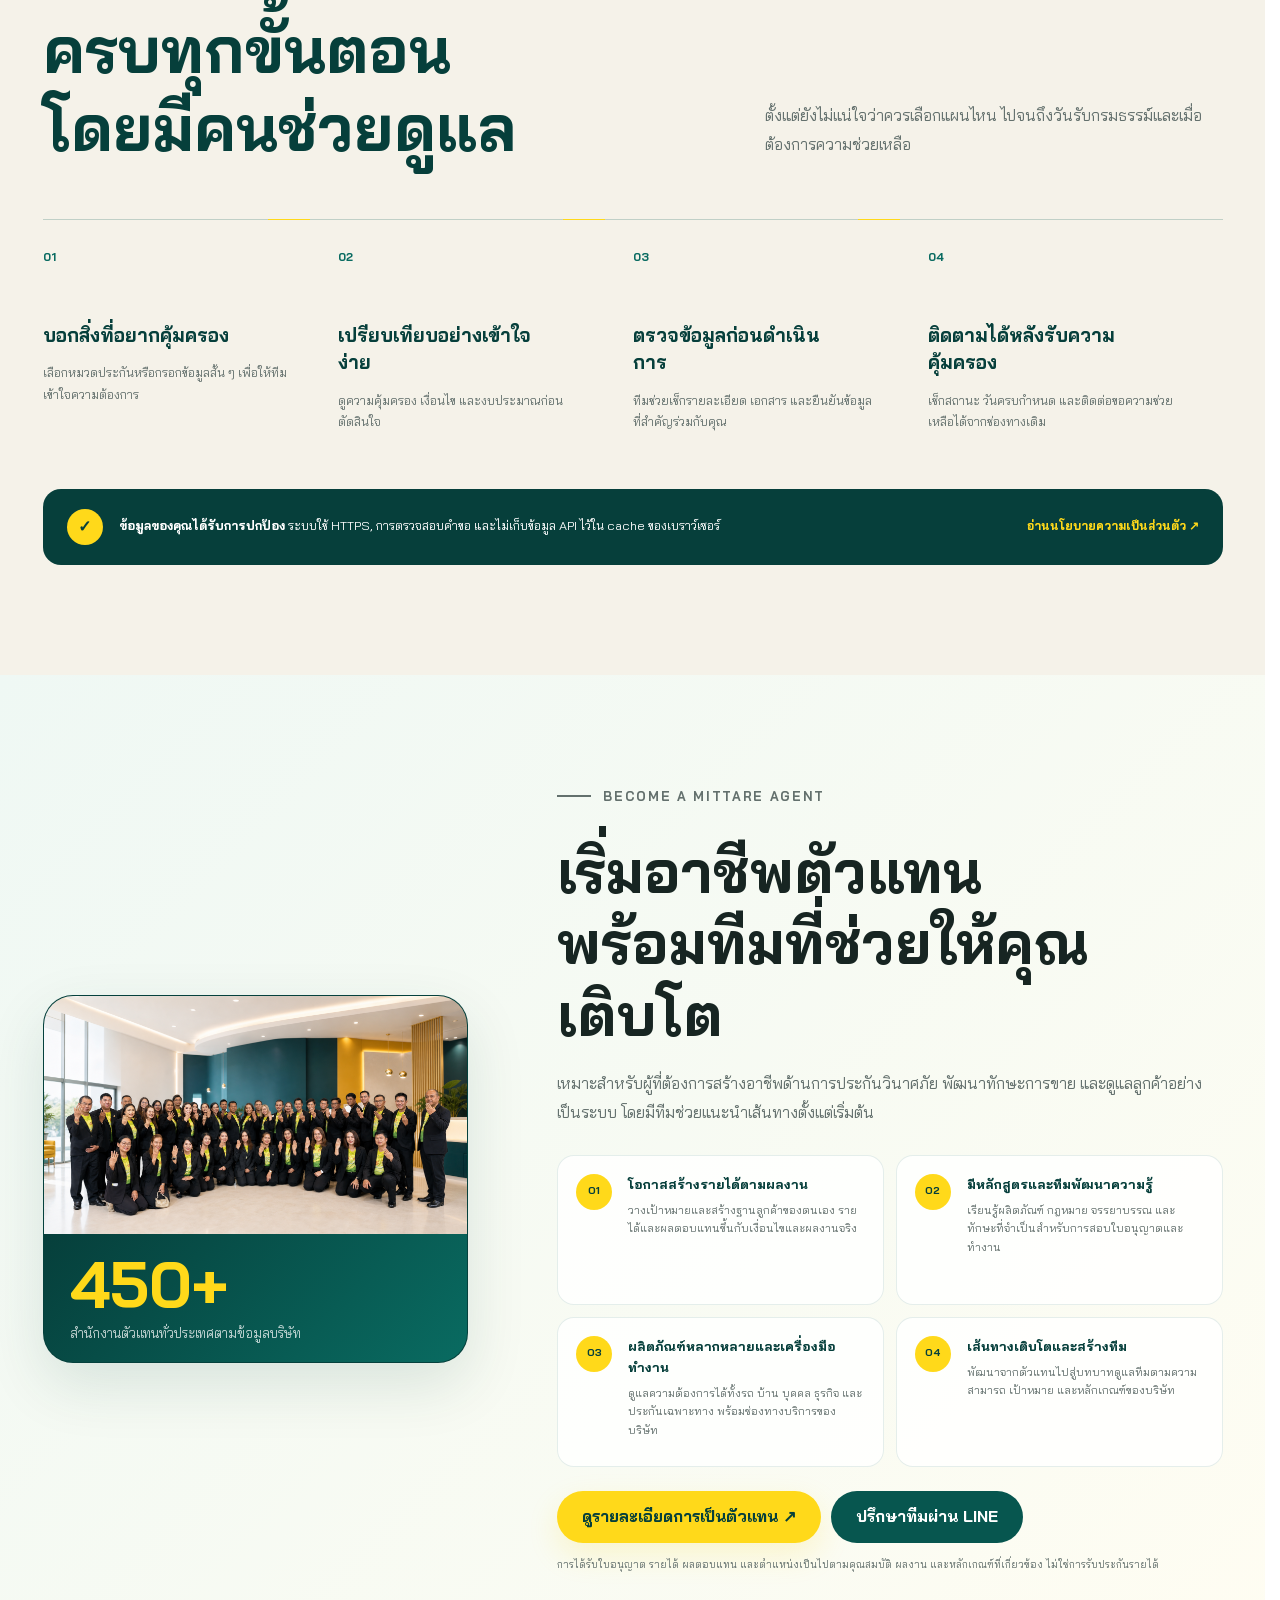
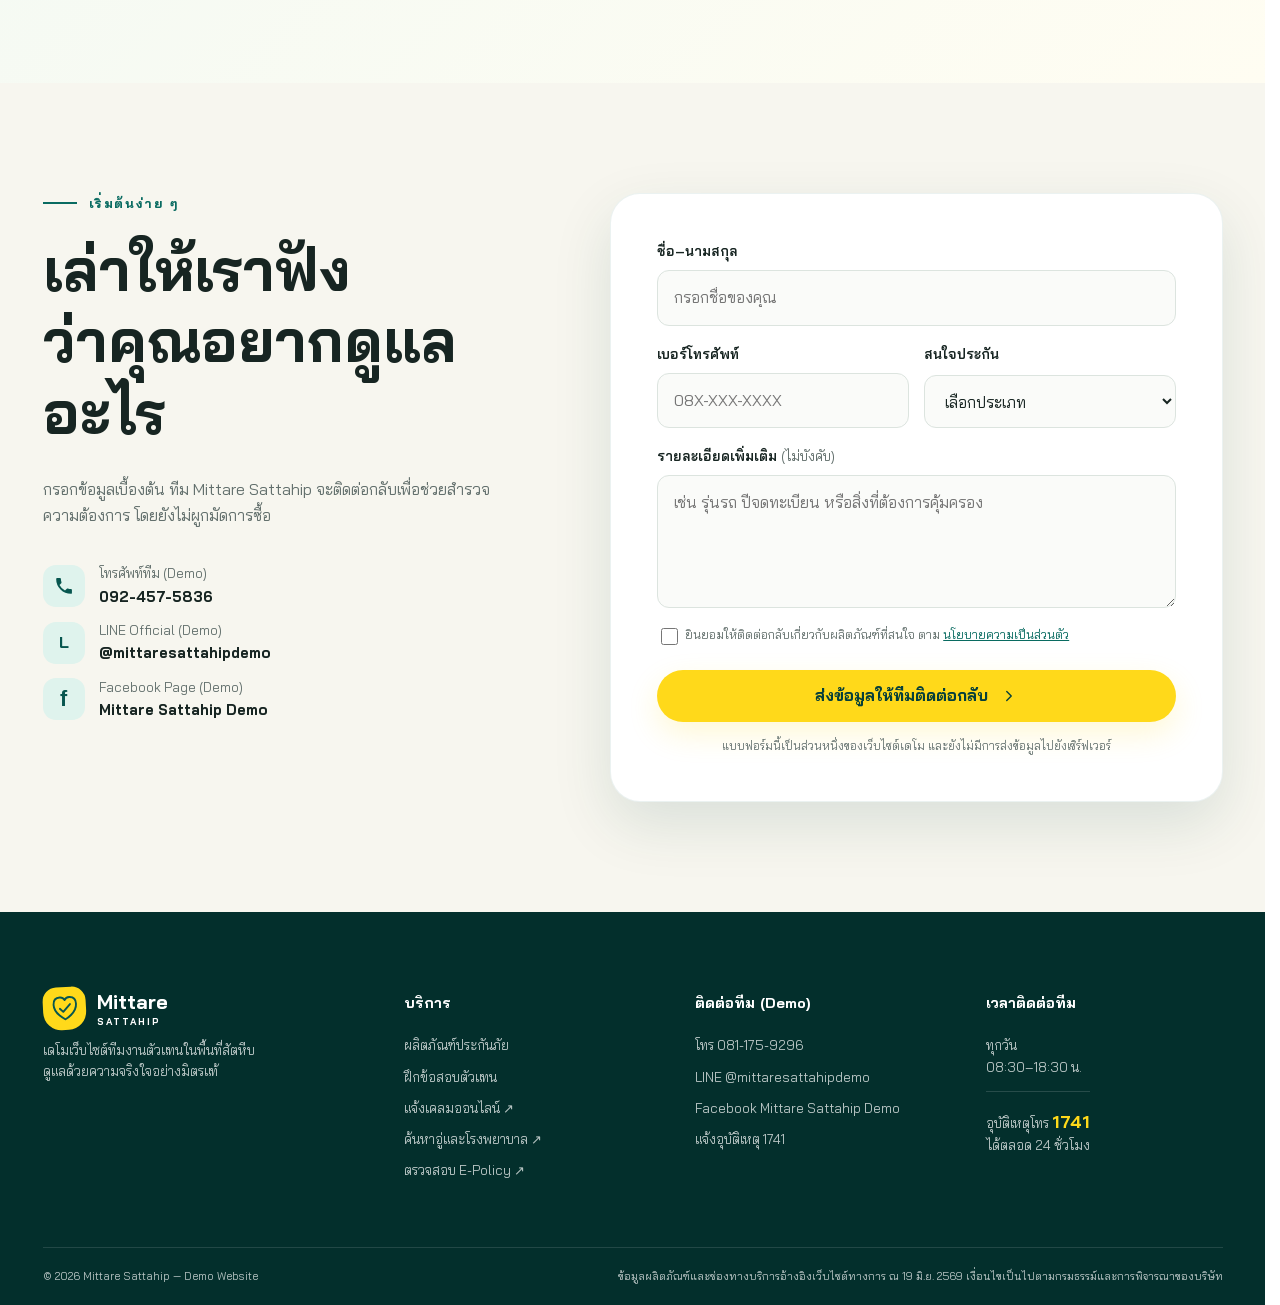
==== commit 4afeea51: "Show full team image with themed background" ====
--- a/mittare_site/index.html
+++ b/mittare_site/index.html
@@ -480,7 +480,7 @@
     <section class="section agent-invitation" id="become-agent" aria-labelledby="agent-invitation-title">
       <div class="container agent-invitation__shell">
         <div class="agent-invitation__visual">
-          <img src="assets/the-one-team-mt4-full.png" alt="ทีมงานมิตรแท้ประกันภัยร่วมพัฒนาความรู้และการทำงาน" loading="lazy">
+          <img src="assets/the-one-team-mt4.png" alt="ทีมงานมิตรแท้ประกันภัยร่วมพัฒนาความรู้และการทำงาน" loading="lazy">
           <div><span>450+</span><small>สำนักงานตัวแทนทั่วประเทศตามข้อมูลบริษัท</small></div>
         </div>
         <div class="agent-invitation__content">
--- a/mittare_site/styles.css
+++ b/mittare_site/styles.css
@@ -1866,10 +1866,9 @@
 .vehicle-identity .field-help { grid-row: auto; }
 .agent-invitation { color: var(--ink); background: linear-gradient(135deg, #eff8f4 0%, #fffdf2 100%); }
 .agent-invitation__shell { display: grid; grid-template-columns: minmax(300px, .78fr) minmax(0, 1.22fr); gap: clamp(38px, 7vw, 90px); align-items: center; }
-.agent-invitation__visual { position: relative; min-height: 590px; overflow: hidden; background: var(--green-900); border-radius: 30px; box-shadow: var(--shadow); }
-.agent-invitation__visual::after { position: absolute; inset: 0; content: ""; background: linear-gradient(180deg, transparent 52%, rgba(3,49,45,.88) 100%); }
-.agent-invitation__visual img { width: 100%; height: 100%; min-height: 590px; object-fit: cover; }
-.agent-invitation__visual > div { position: absolute; z-index: 1; right: 26px; bottom: 26px; left: 26px; display: grid; color: var(--white); }
+.agent-invitation__visual { position: relative; display: grid; overflow: hidden; background: var(--green-950); border: 1px solid rgba(7,86,79,.12); border-radius: 30px; box-shadow: var(--shadow); }
+.agent-invitation__visual img { position: relative; z-index: 1; display: block; width: 100%; height: auto; object-fit: contain; }
+.agent-invitation__visual > div { position: relative; z-index: 2; display: grid; min-height: 104px; padding: 18px 26px; color: var(--white); background: linear-gradient(135deg, var(--green-950), var(--green-800)); align-content: center; }
 .agent-invitation__visual > div span { color: var(--yellow); font-size: clamp(2.5rem, 5vw, 4.2rem); font-weight: 800; line-height: 1; }
 .agent-invitation__visual > div small { max-width: 260px; margin-top: 8px; color: rgba(255,255,255,.75); line-height: 1.5; }
 .agent-invitation__content > h2 { max-width: 760px; margin: 12px 0 18px; }
@@ -2645,8 +2644,7 @@
 
 @media (max-width: 1024px) {
   .agent-invitation__shell { grid-template-columns: 1fr; }
-  .agent-invitation__visual { min-height: 430px; }
-  .agent-invitation__visual img { min-height: 430px; }
+  .agent-invitation__visual { width: min(100%, 720px); margin-inline: auto; }
 }
 
 @media (max-width: 1100px) {
@@ -2674,8 +2672,6 @@
 @media (max-width: 600px) {
   .premium-category-cards { display: grid; padding-bottom: 0; grid-template-columns: 1fr; overflow: visible; }
   .premium-category-cards button { min-width: 0; }
-  .agent-invitation__visual,
-  .agent-invitation__visual img { min-height: 350px; }
   .agent-benefits { grid-template-columns: 1fr; }
   .agent-benefits li { min-height: auto; }
   .agent-invitation__actions { display: grid; }
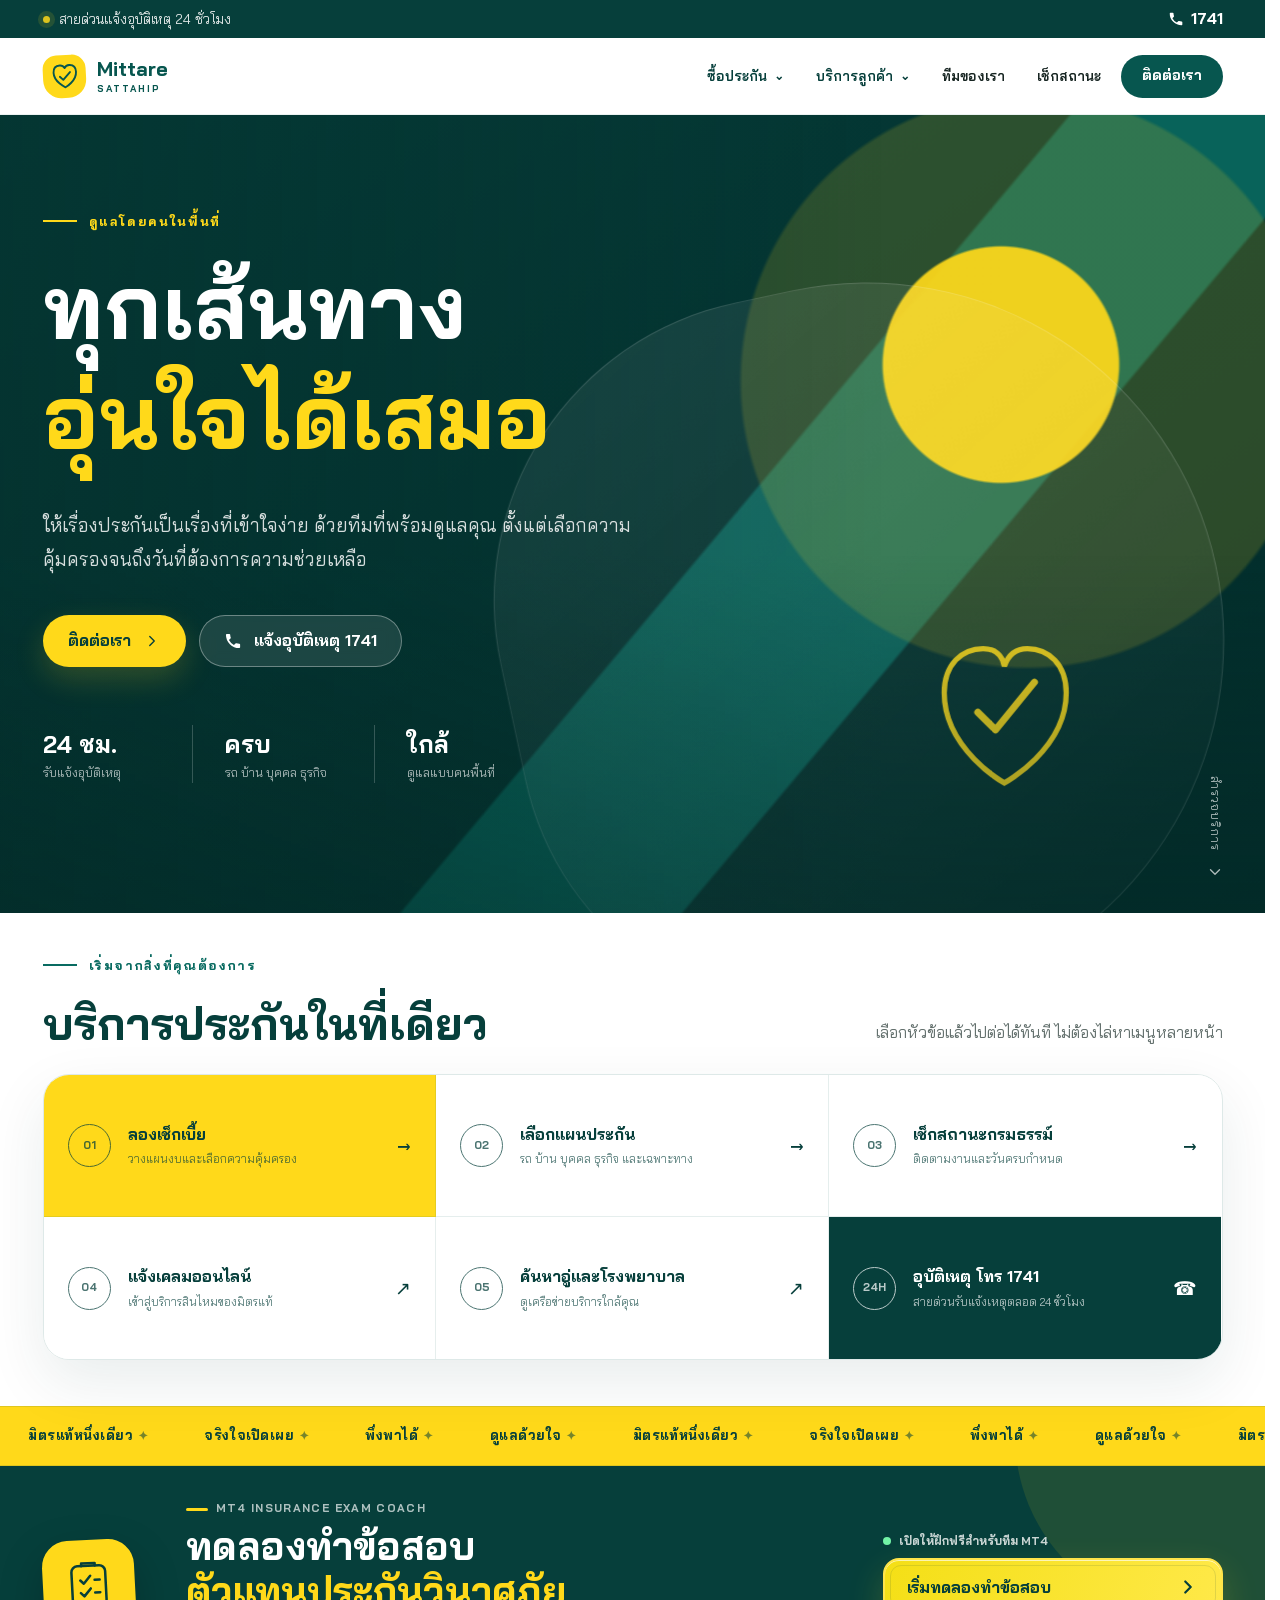
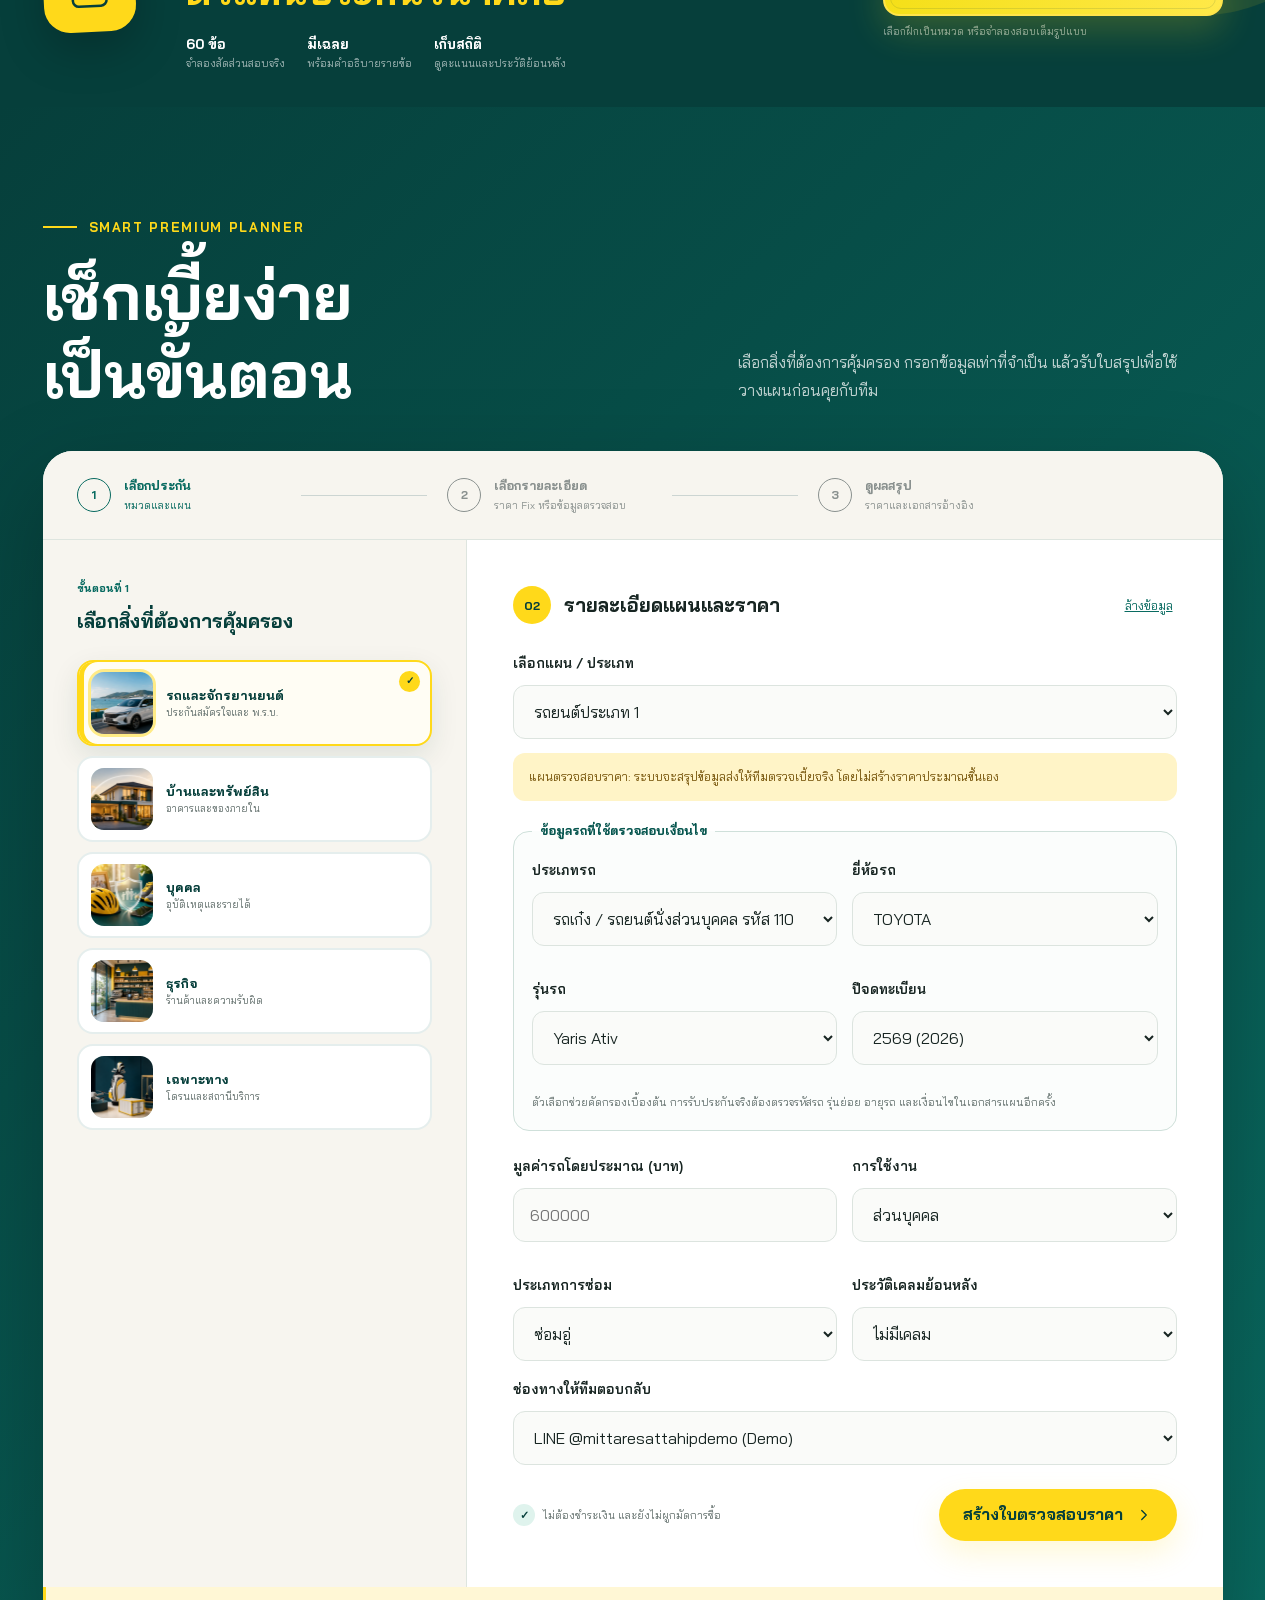
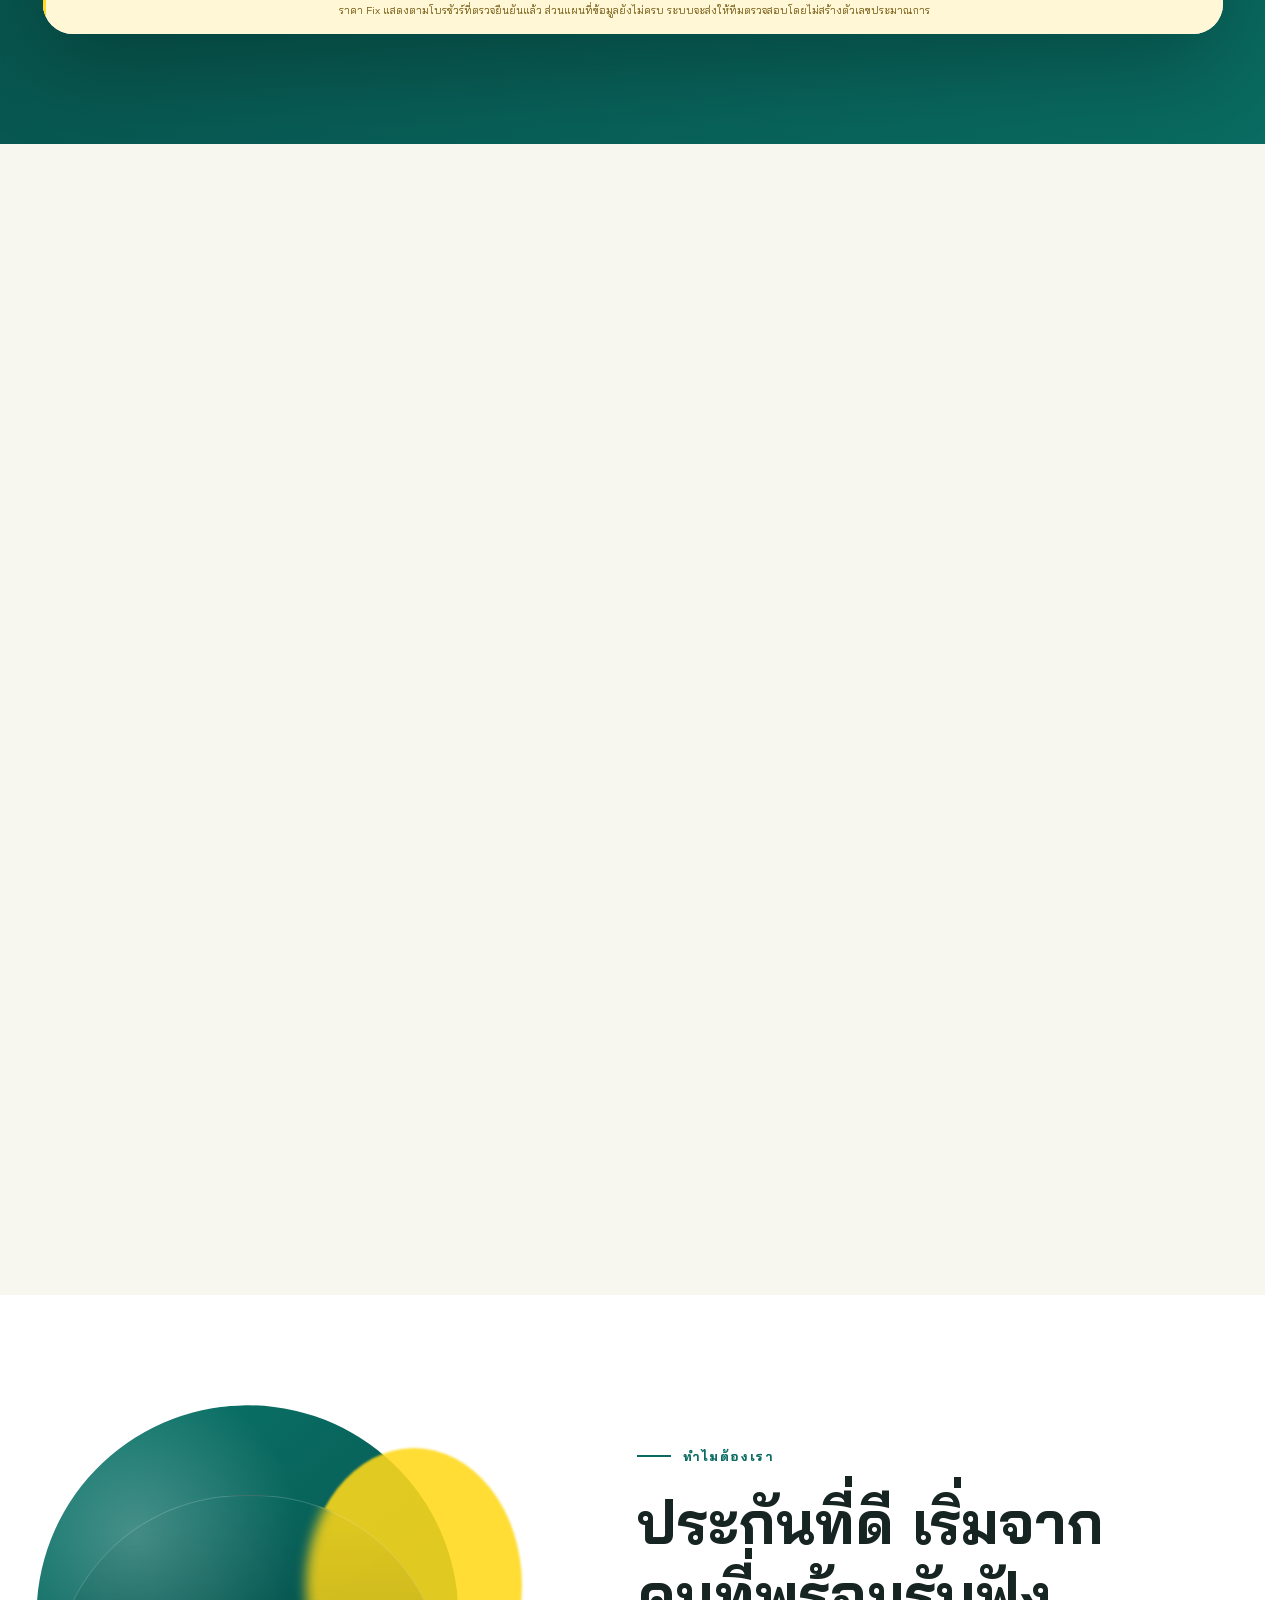
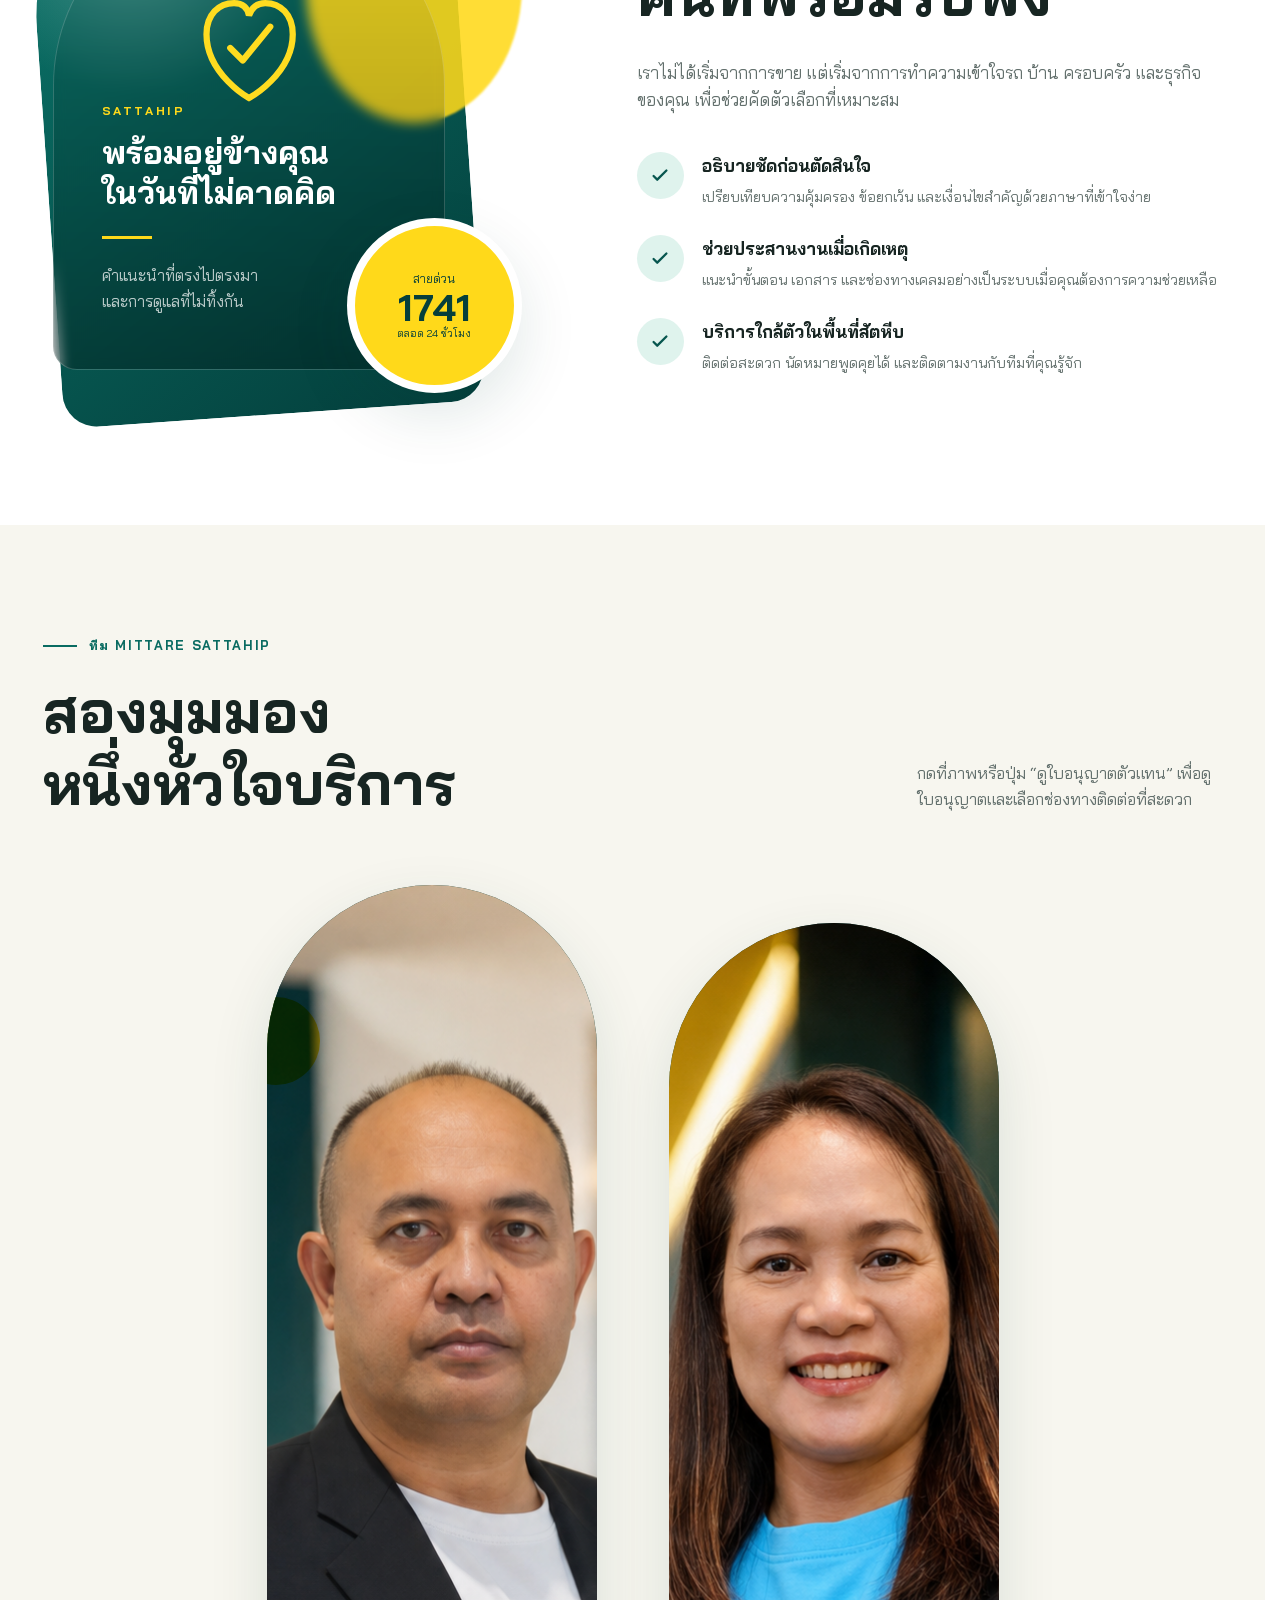
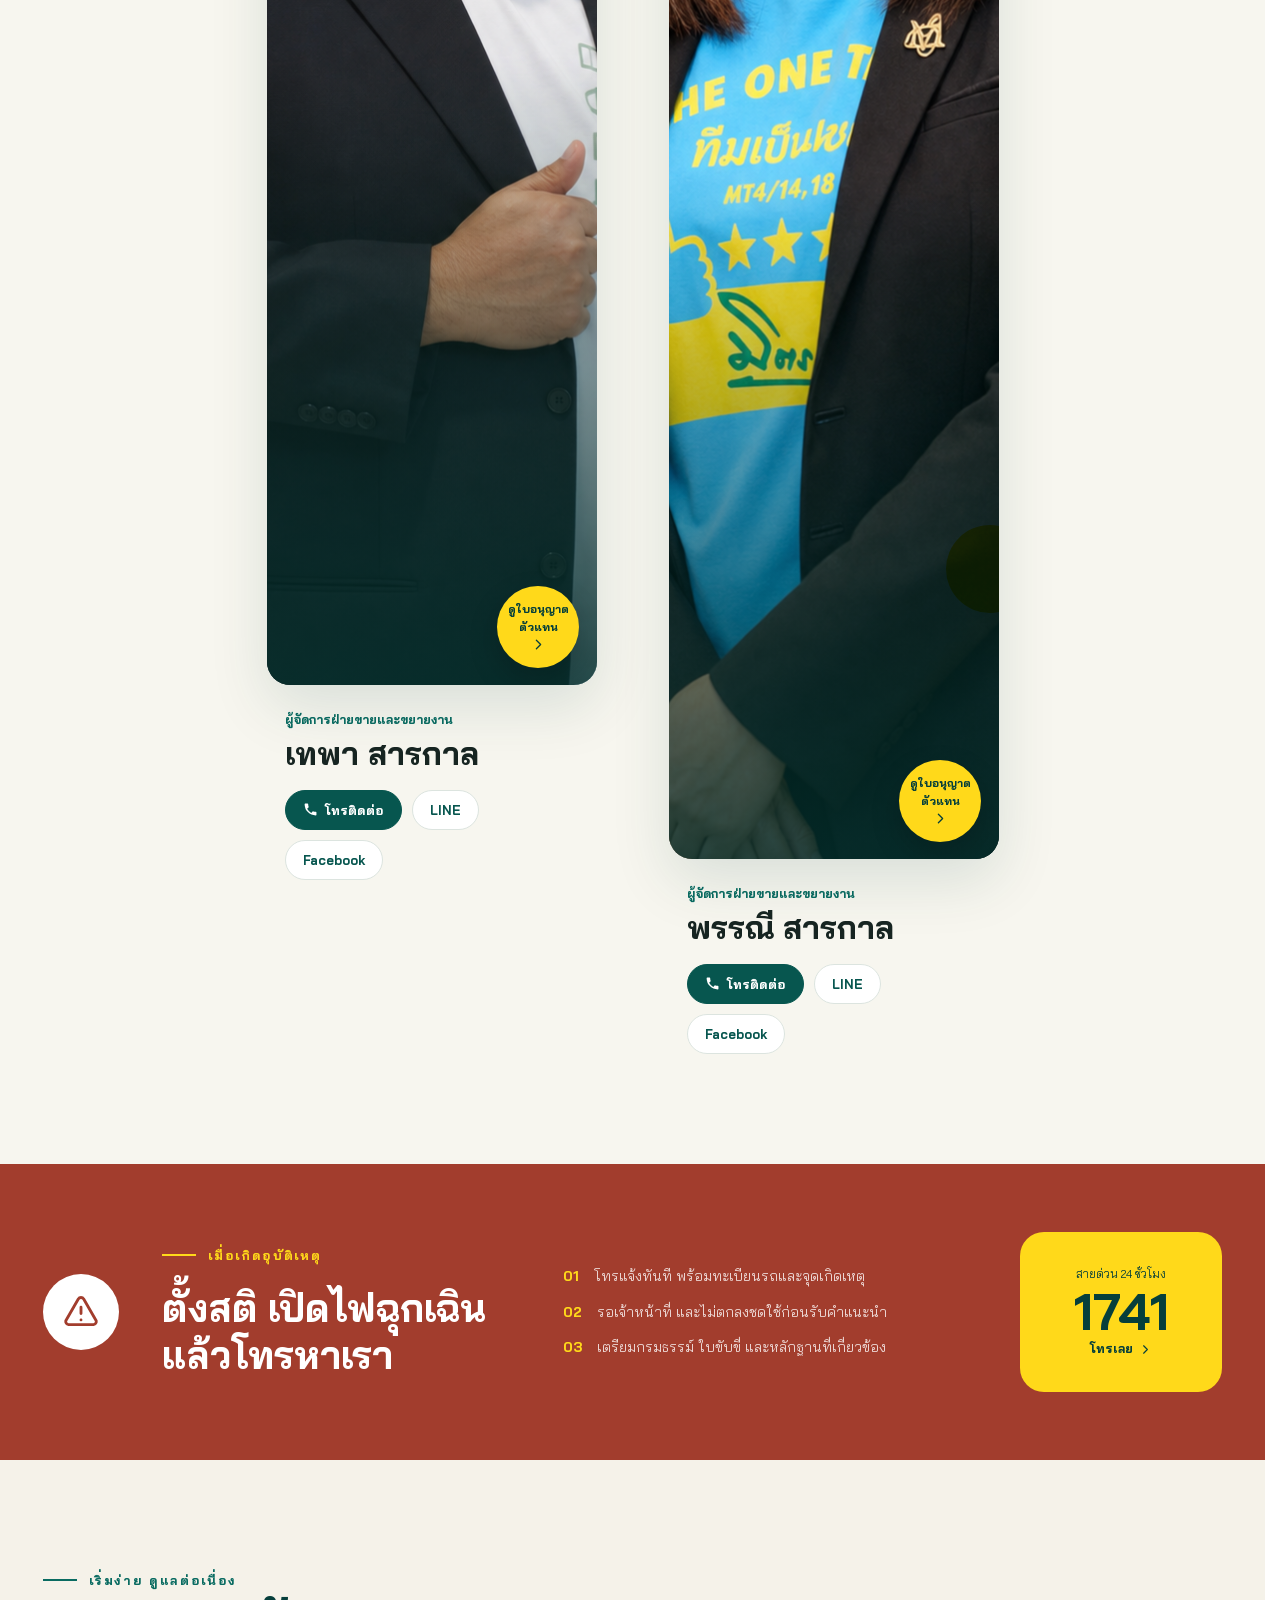
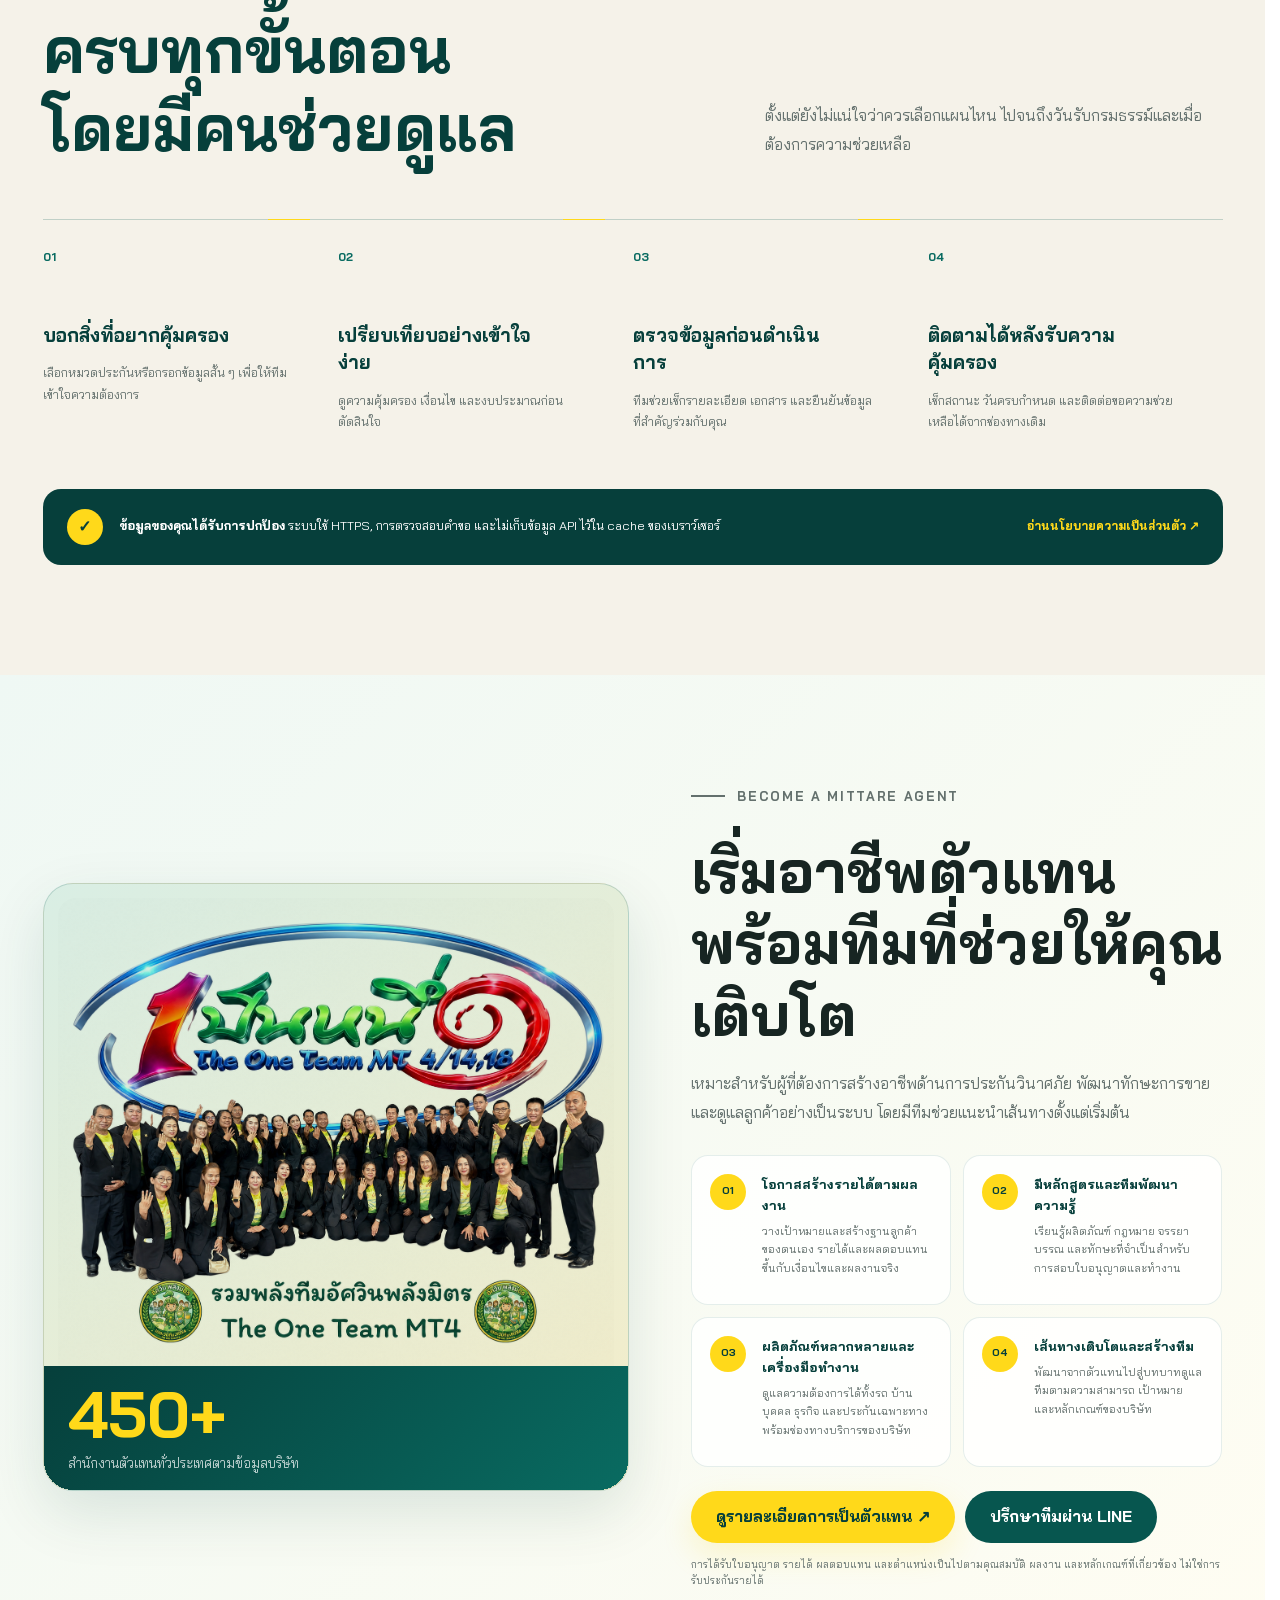
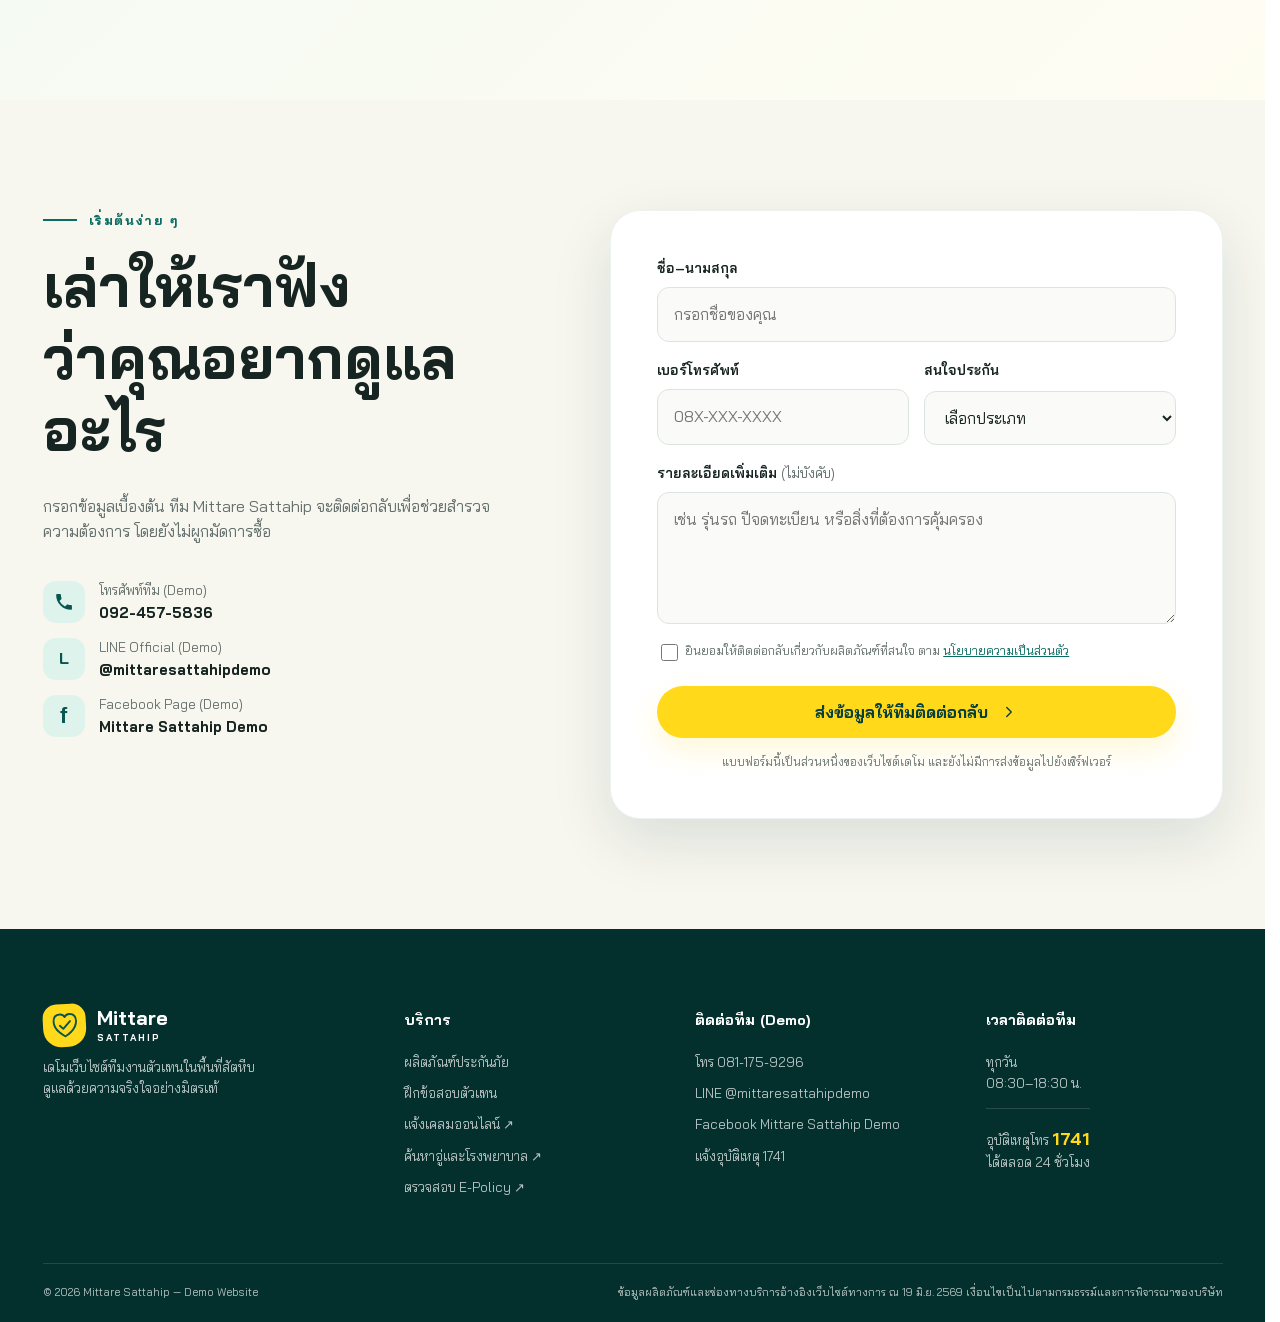
==== commit 4f83b5dd: "Enlarge full team artwork and restore logo" ====
--- a/mittare_site/index.html
+++ b/mittare_site/index.html
@@ -480,7 +480,7 @@
     <section class="section agent-invitation" id="become-agent" aria-labelledby="agent-invitation-title">
       <div class="container agent-invitation__shell">
         <div class="agent-invitation__visual">
-          <img src="assets/the-one-team-mt4.png" alt="ทีมงานมิตรแท้ประกันภัยร่วมพัฒนาความรู้และการทำงาน" loading="lazy">
+          <img src="assets/the-one-team-mt4-full.png" alt="ทีม The One Team MT4 พร้อมโลโก้ทีมและสมาชิกครบถ้วน" loading="lazy">
           <div><span>450+</span><small>สำนักงานตัวแทนทั่วประเทศตามข้อมูลบริษัท</small></div>
         </div>
         <div class="agent-invitation__content">
--- a/mittare_site/styles.css
+++ b/mittare_site/styles.css
@@ -1865,10 +1865,10 @@
 .premium-form-panel .form-row select { height: 54px; }
 .vehicle-identity .field-help { grid-row: auto; }
 .agent-invitation { color: var(--ink); background: linear-gradient(135deg, #eff8f4 0%, #fffdf2 100%); }
-.agent-invitation__shell { display: grid; grid-template-columns: minmax(300px, .78fr) minmax(0, 1.22fr); gap: clamp(38px, 7vw, 90px); align-items: center; }
-.agent-invitation__visual { position: relative; display: grid; overflow: hidden; background: var(--green-950); border: 1px solid rgba(7,86,79,.12); border-radius: 30px; box-shadow: var(--shadow); }
-.agent-invitation__visual img { position: relative; z-index: 1; display: block; width: 100%; height: auto; object-fit: contain; }
-.agent-invitation__visual > div { position: relative; z-index: 2; display: grid; min-height: 104px; padding: 18px 26px; color: var(--white); background: linear-gradient(135deg, var(--green-950), var(--green-800)); align-content: center; }
+.agent-invitation__shell { display: grid; grid-template-columns: minmax(490px, 1.05fr) minmax(0, .95fr); gap: clamp(34px, 5vw, 62px); align-items: center; }
+.agent-invitation__visual { position: relative; display: grid; overflow: hidden; padding: 14px 14px 0; background: linear-gradient(145deg, #d9eee4, #f4edc9); border: 1px solid rgba(7,86,79,.18); border-radius: 30px; box-shadow: var(--shadow); }
+.agent-invitation__visual img { position: relative; z-index: 1; display: block; width: 100%; height: auto; object-fit: contain; mix-blend-mode: multiply; border-radius: 18px 18px 0 0; }
+.agent-invitation__visual > div { position: relative; z-index: 2; display: grid; min-height: 96px; padding: 16px 24px; margin: 0 -14px; color: var(--white); background: linear-gradient(135deg, var(--green-950), var(--green-800)); align-content: center; }
 .agent-invitation__visual > div span { color: var(--yellow); font-size: clamp(2.5rem, 5vw, 4.2rem); font-weight: 800; line-height: 1; }
 .agent-invitation__visual > div small { max-width: 260px; margin-top: 8px; color: rgba(255,255,255,.75); line-height: 1.5; }
 .agent-invitation__content > h2 { max-width: 760px; margin: 12px 0 18px; }
